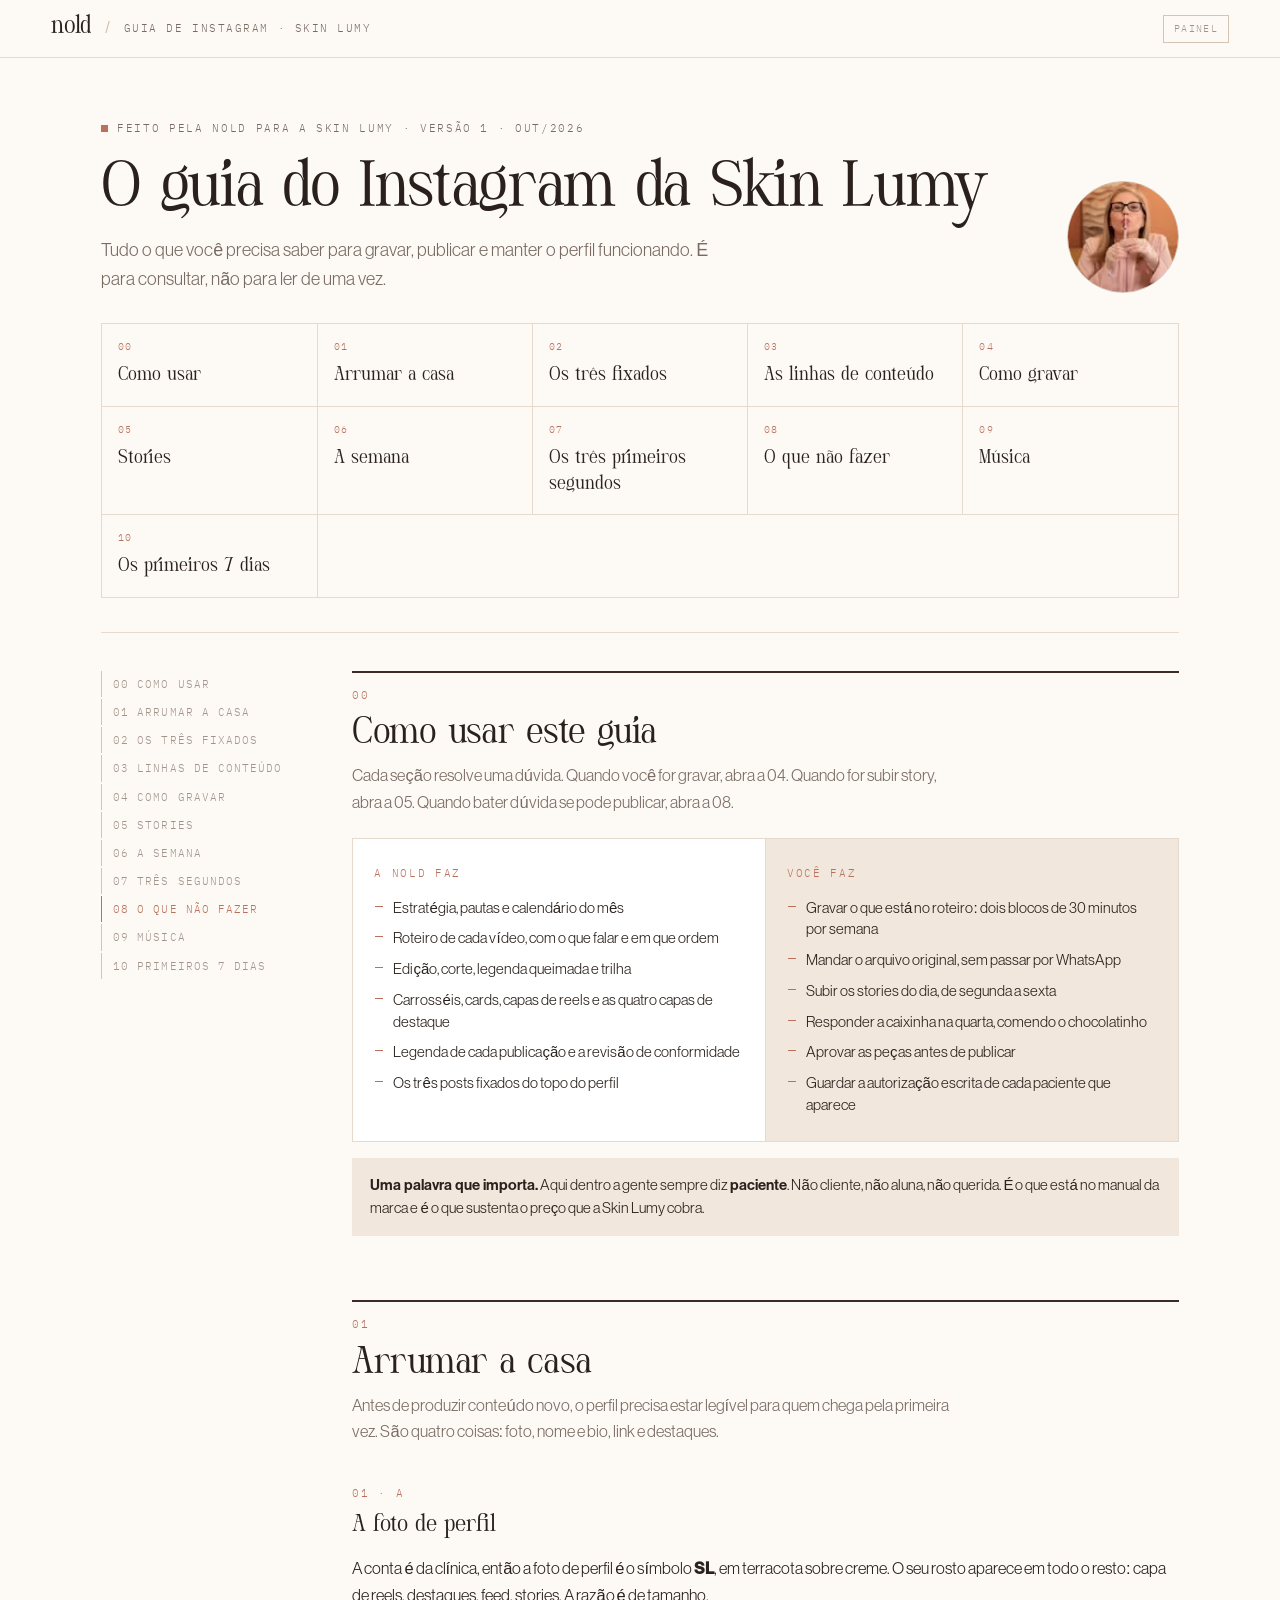
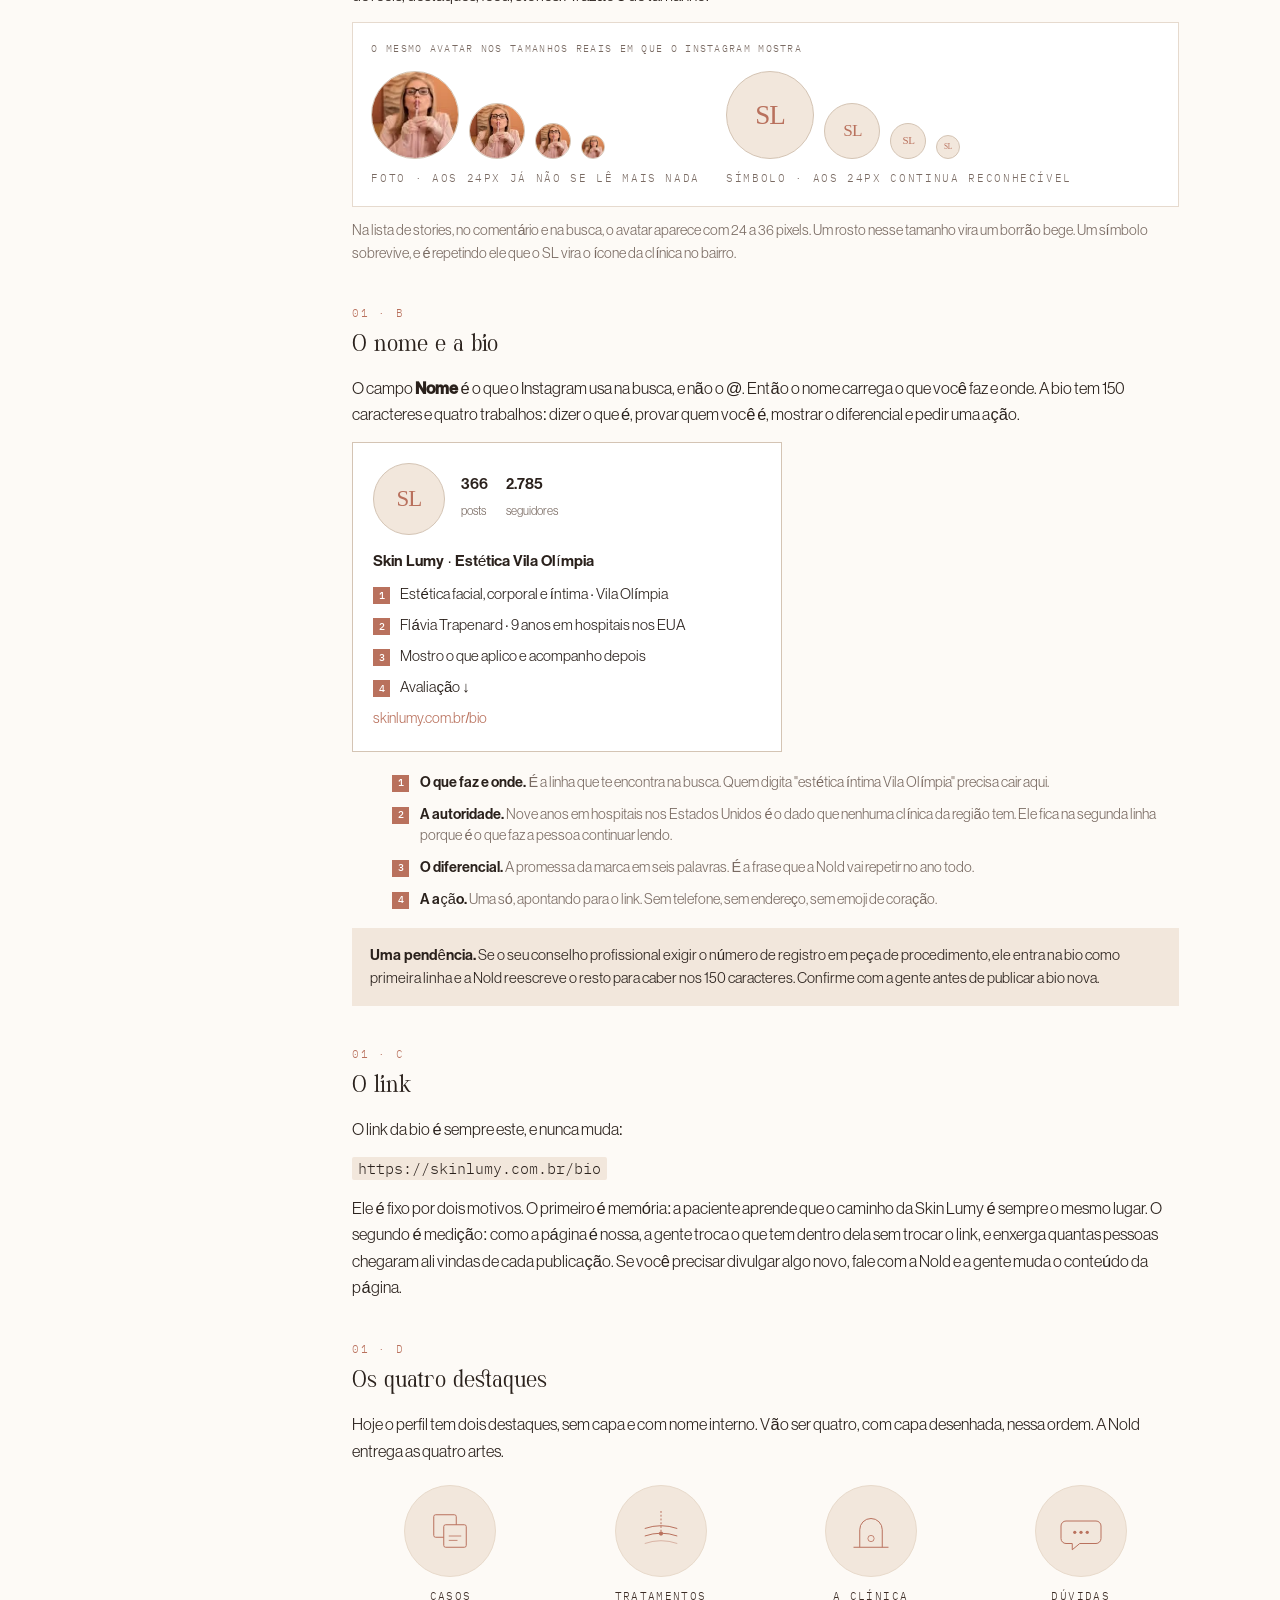
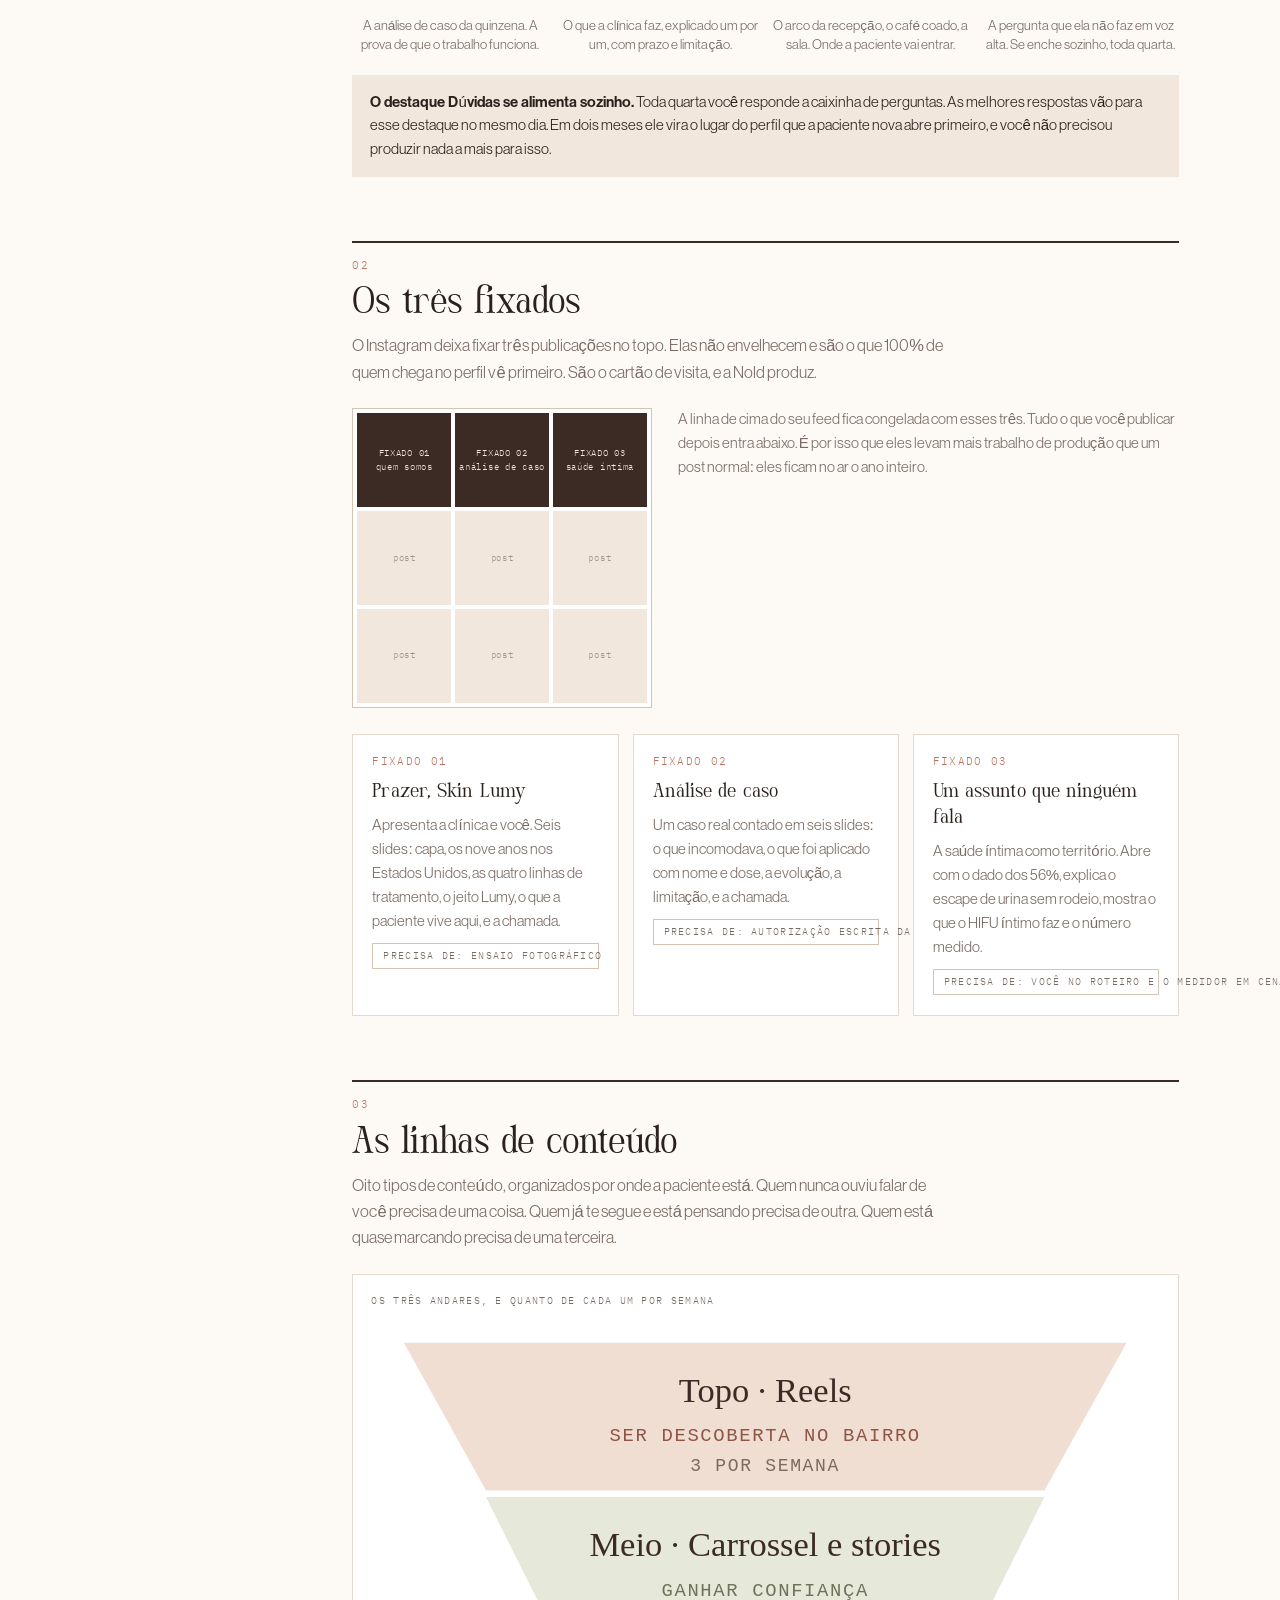
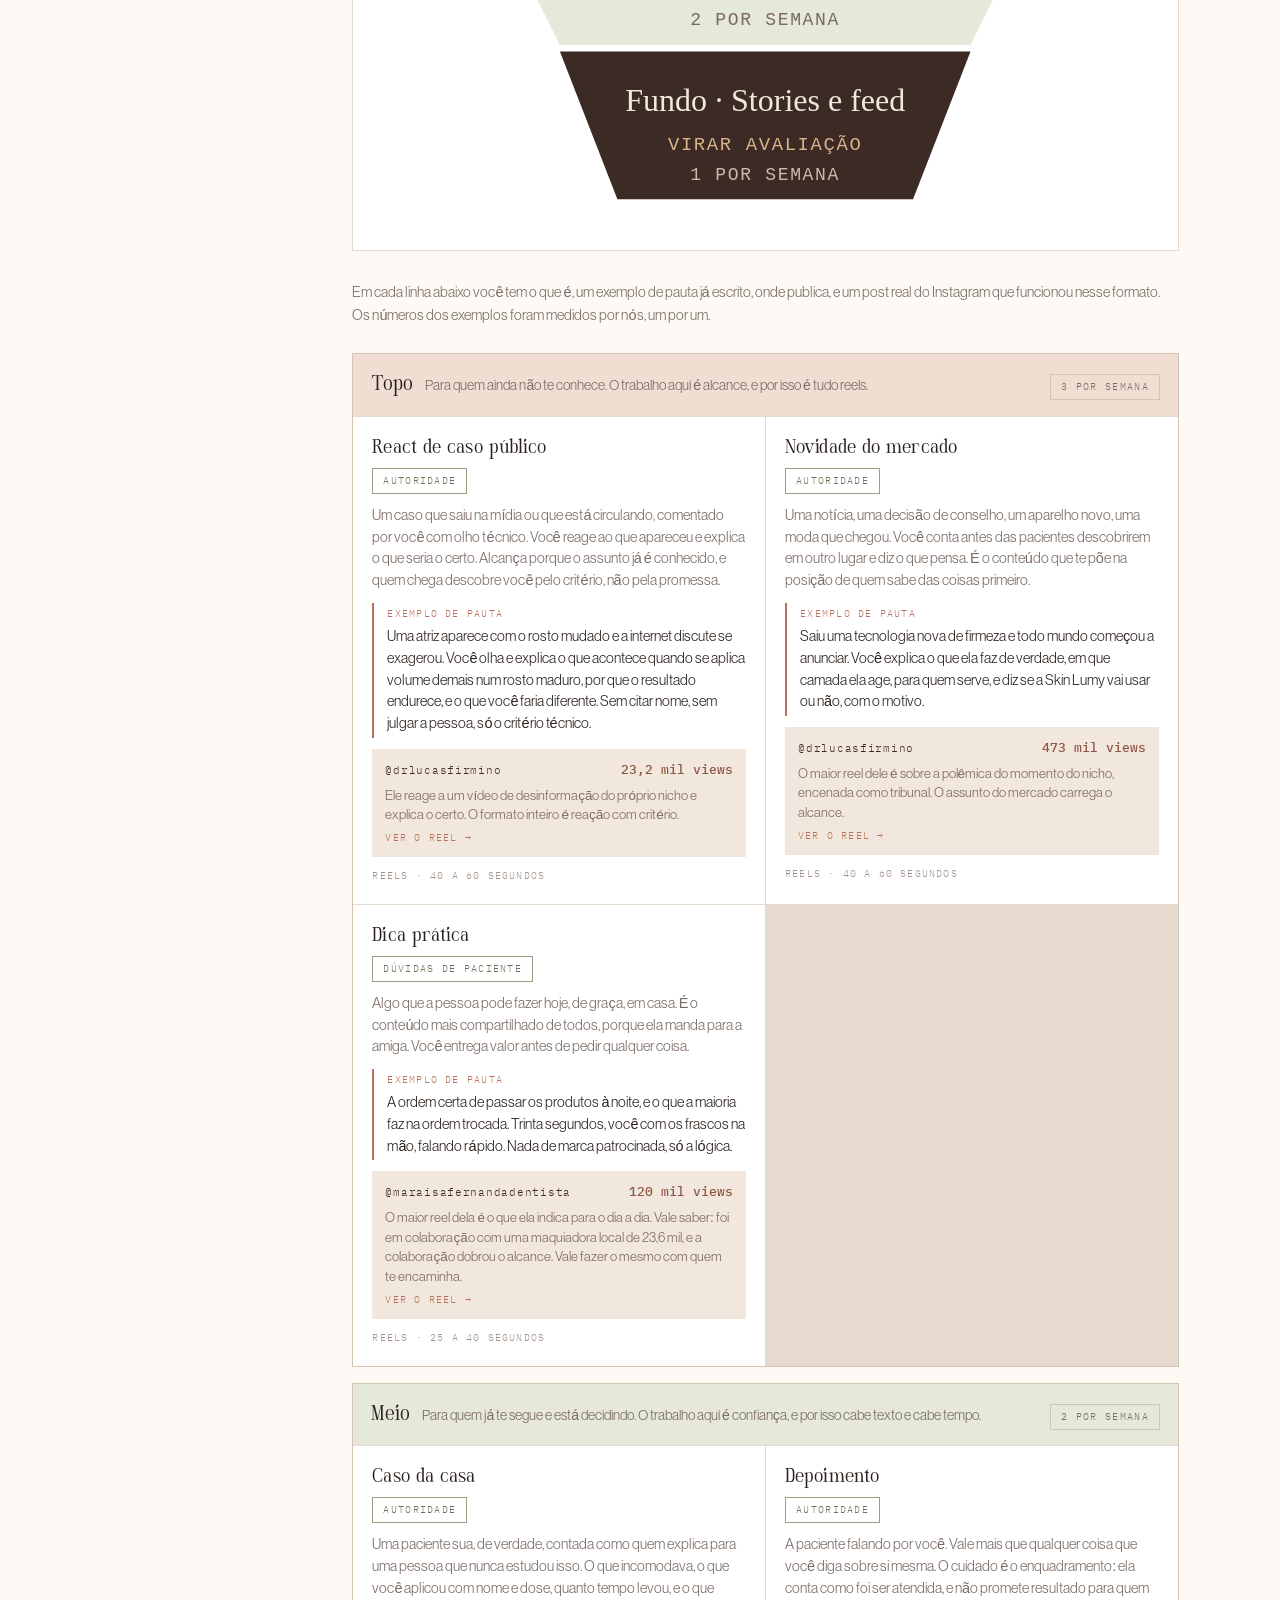
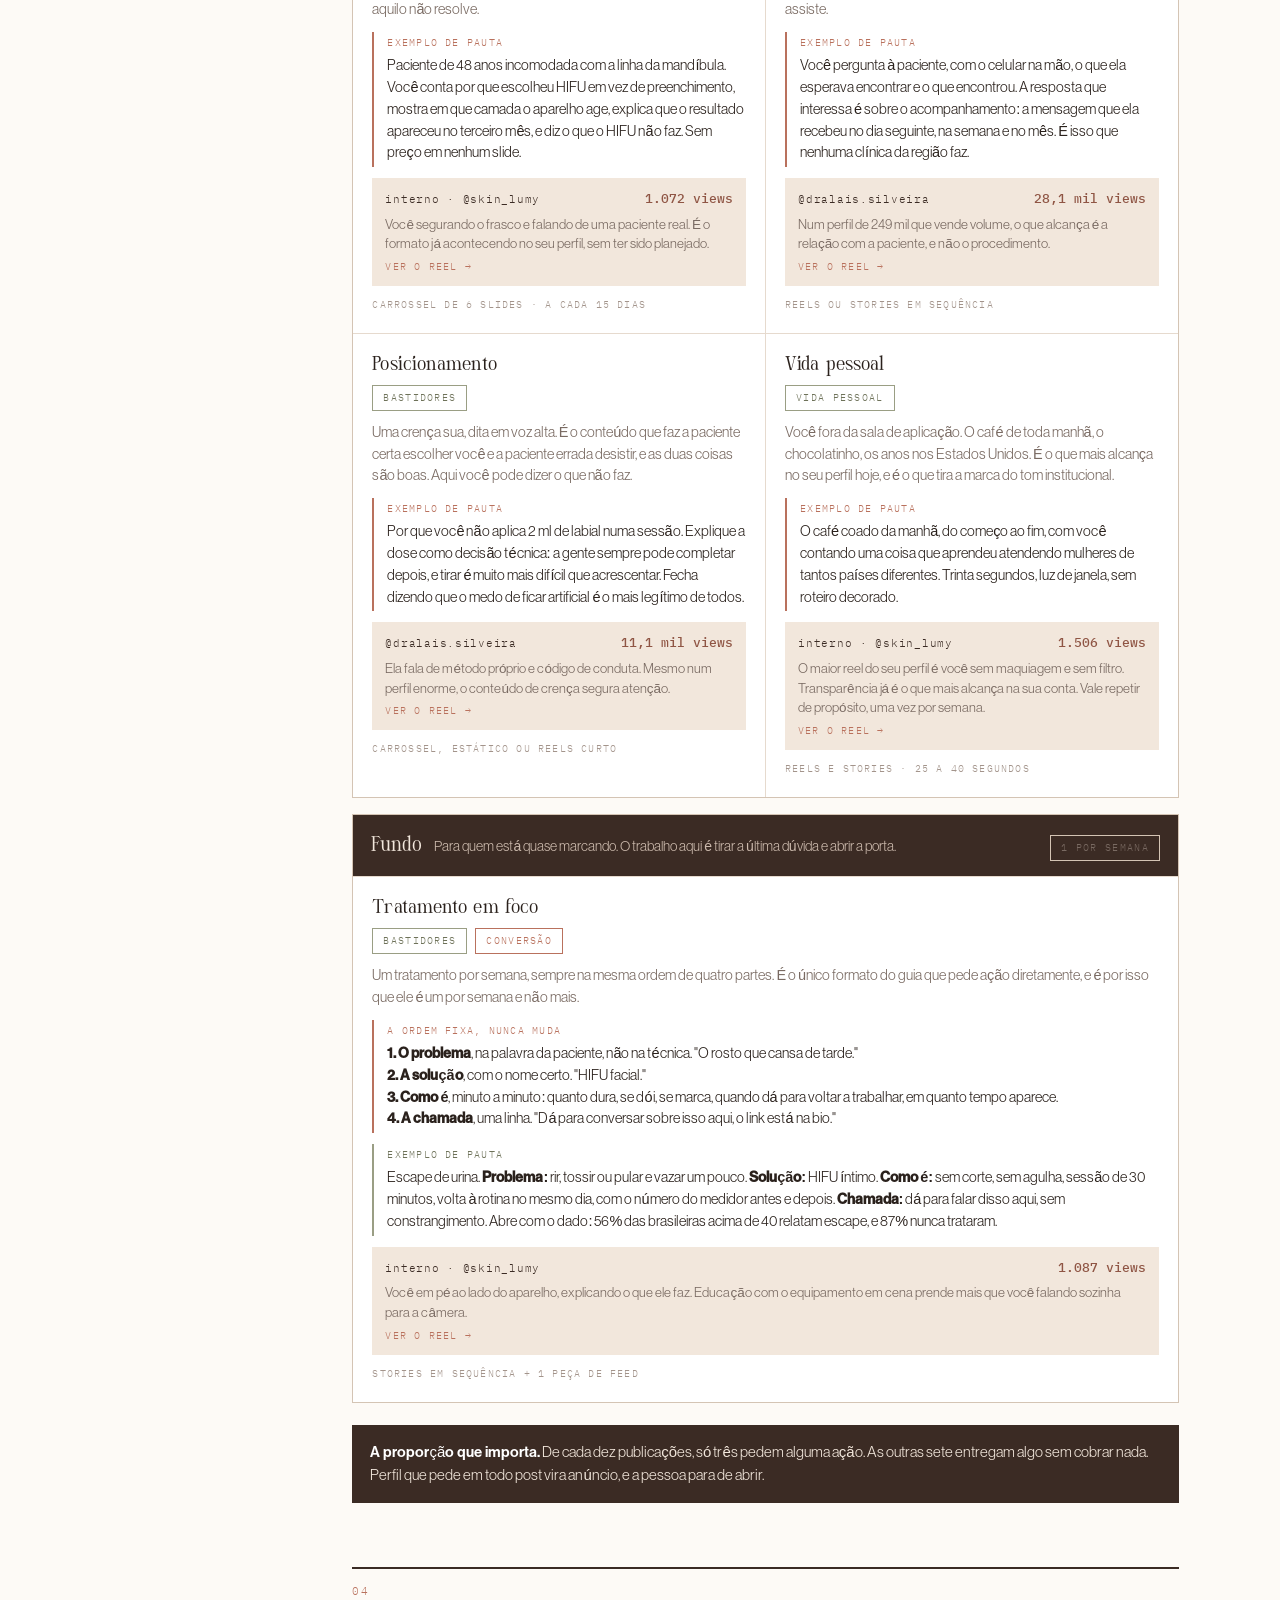
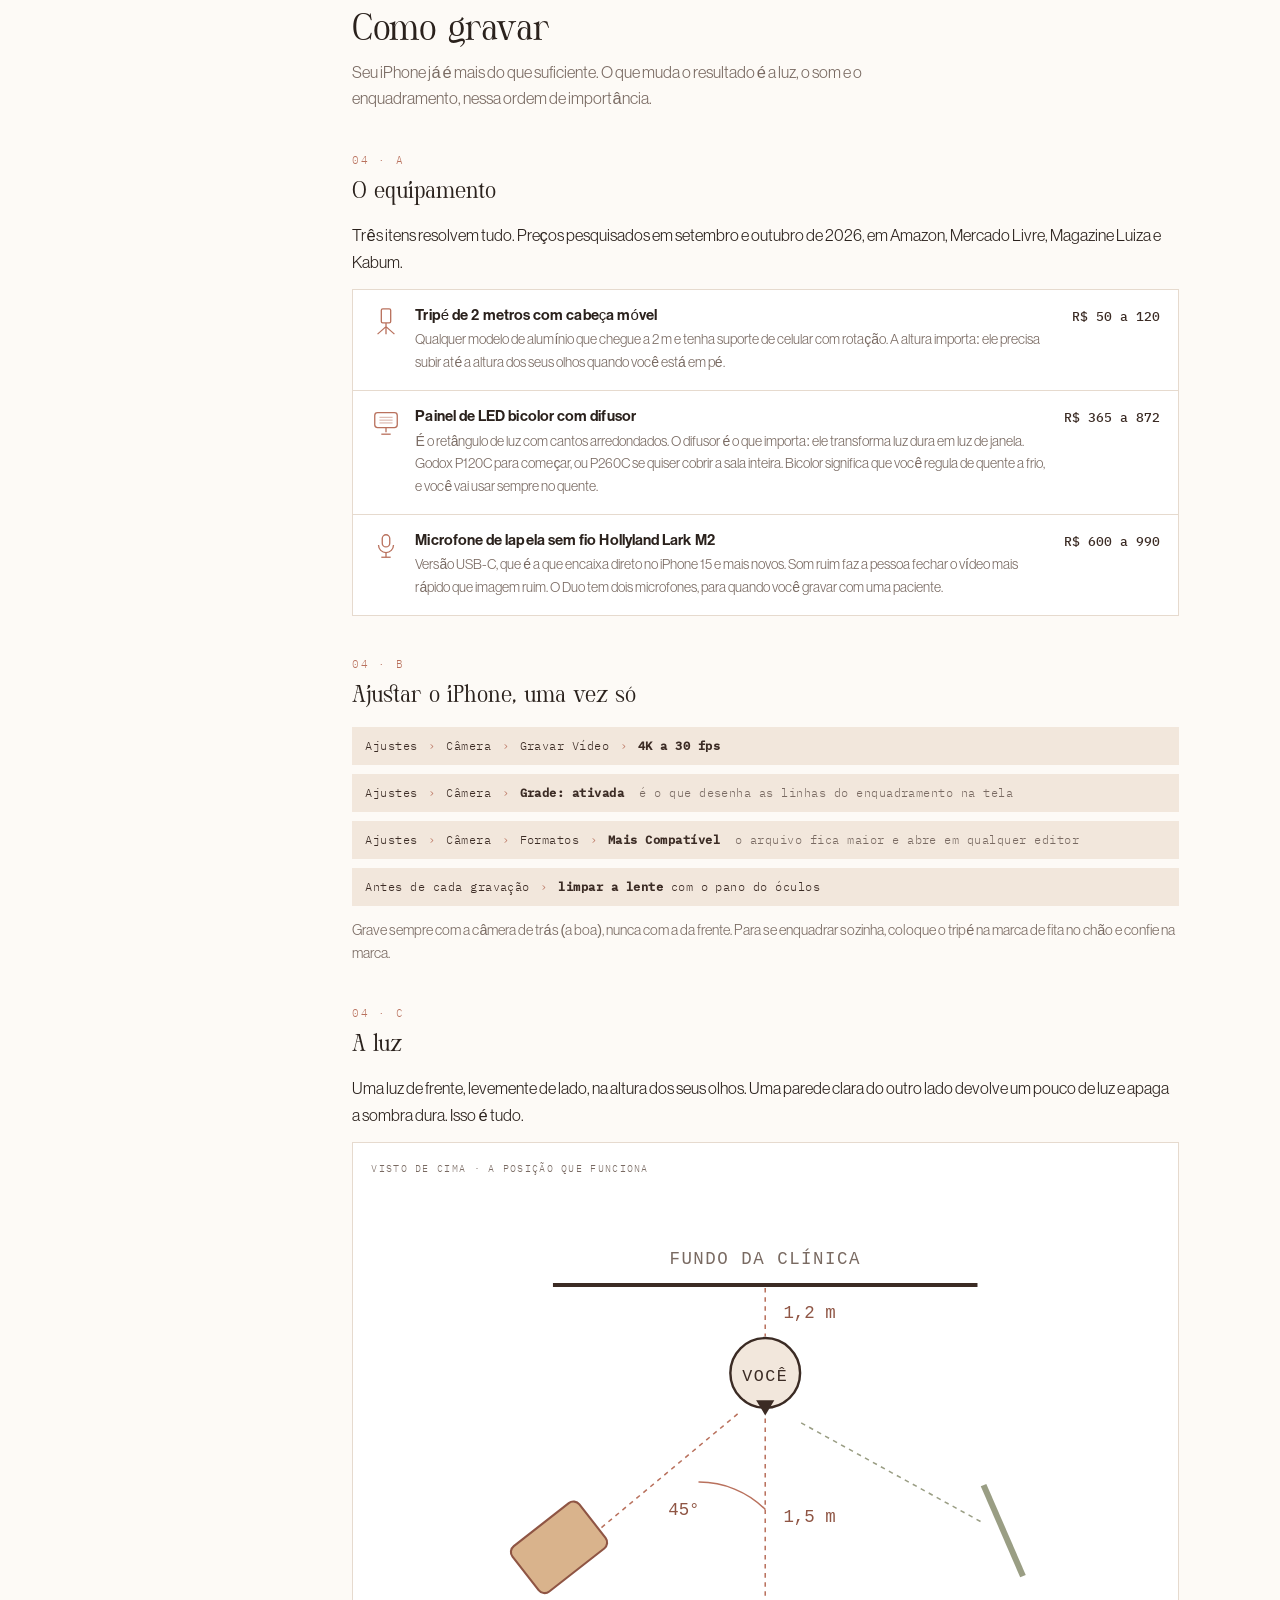
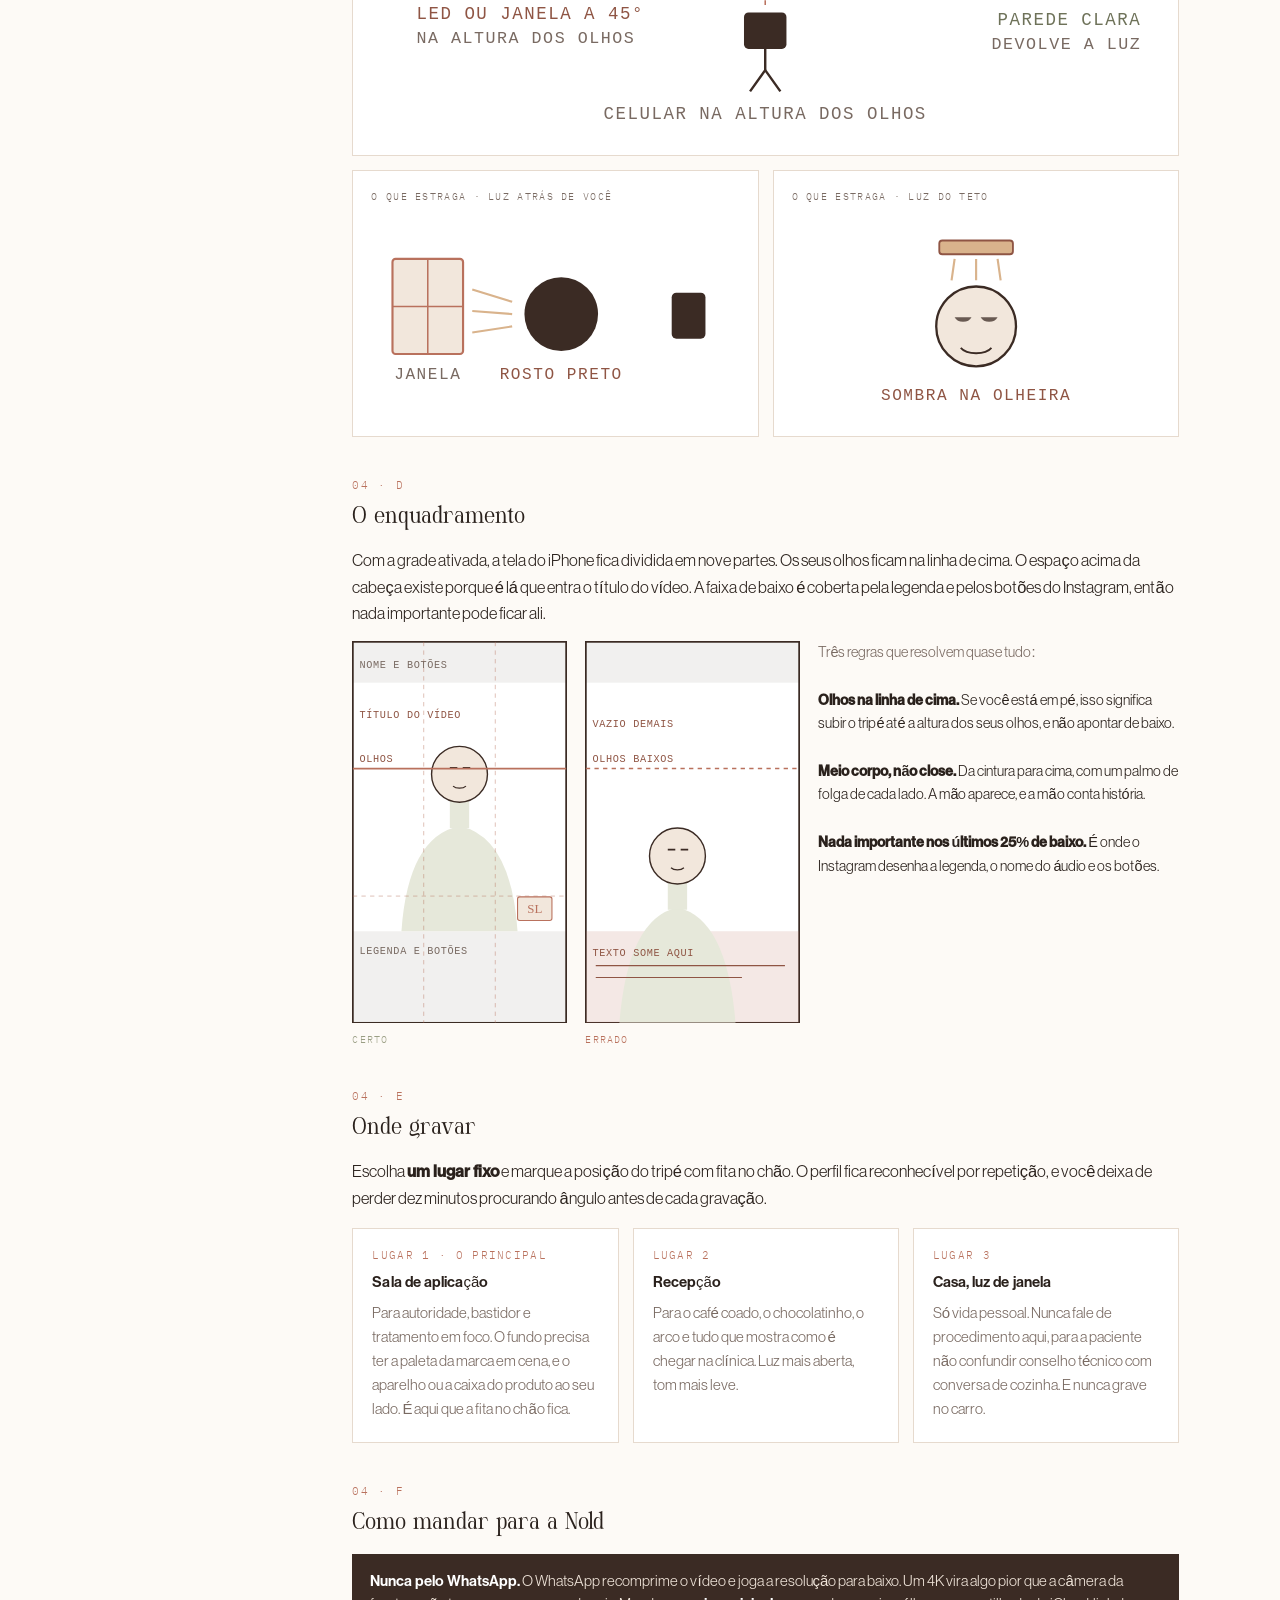
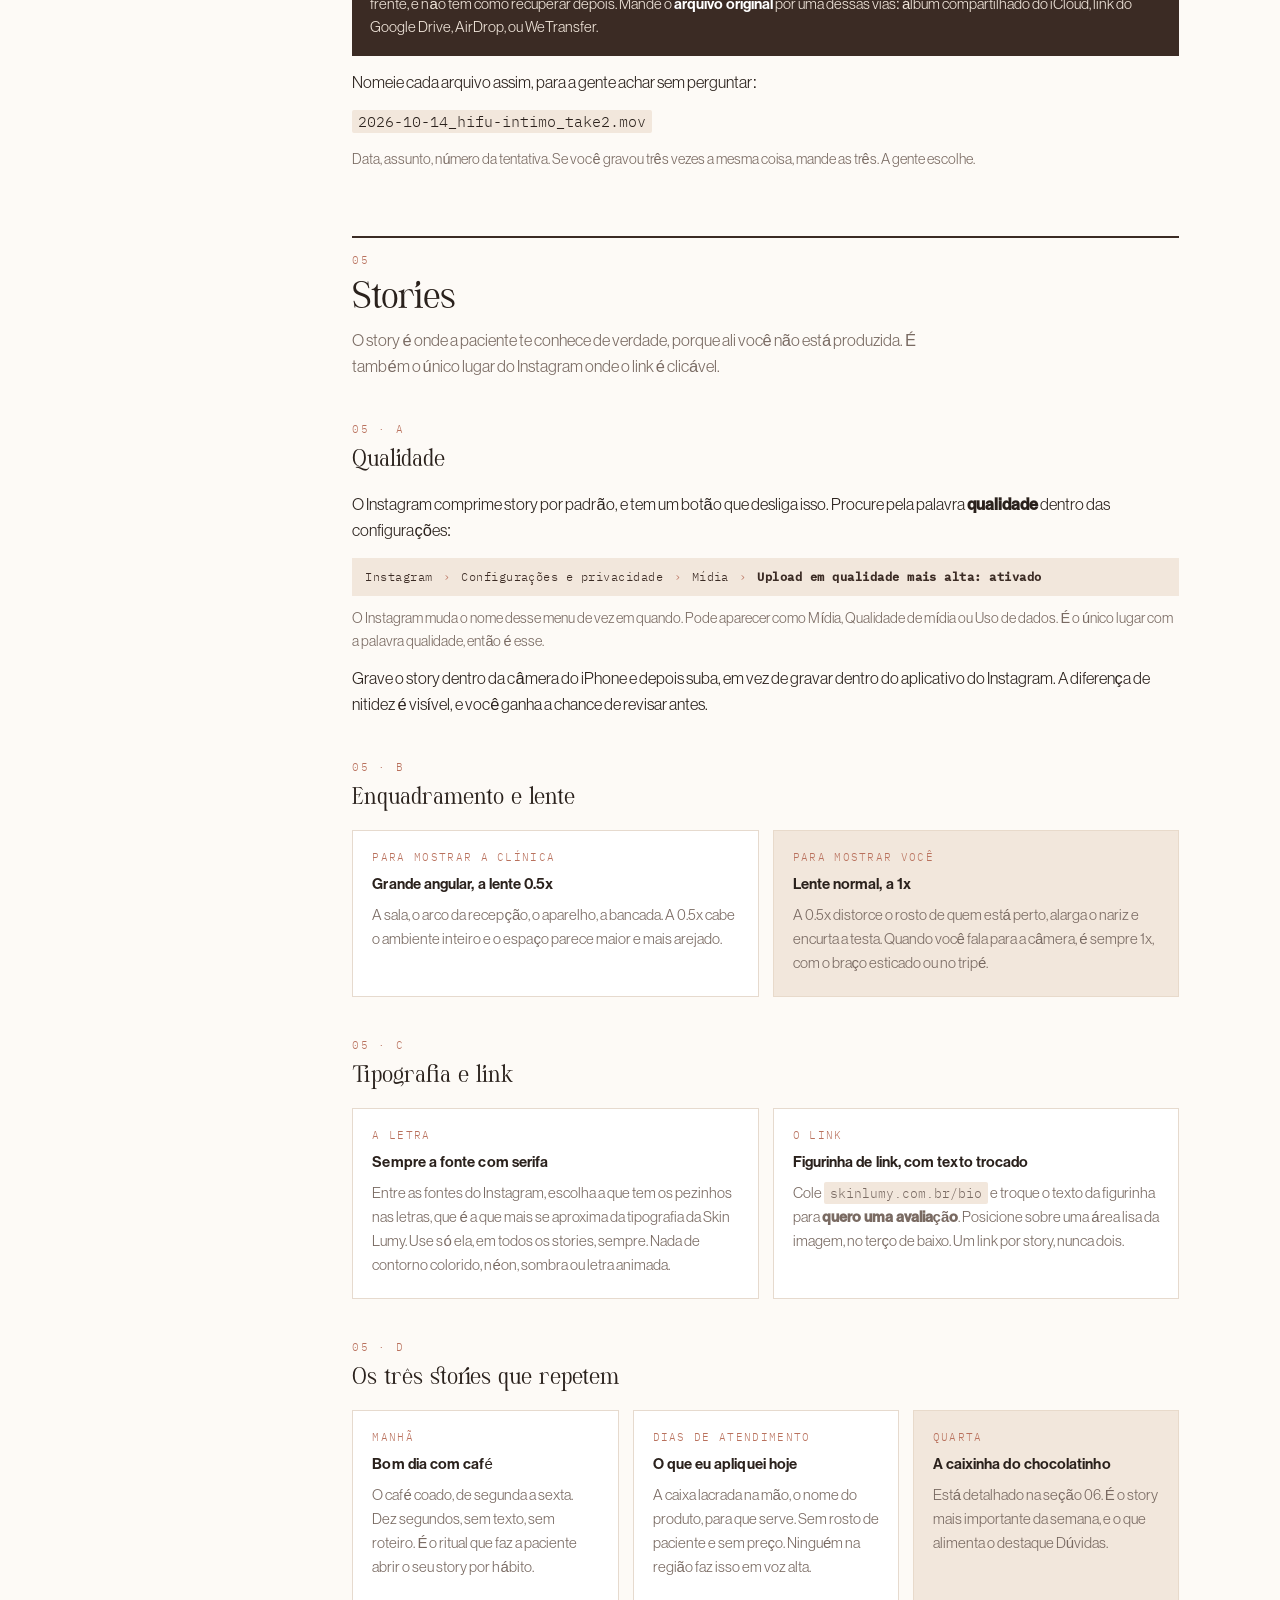
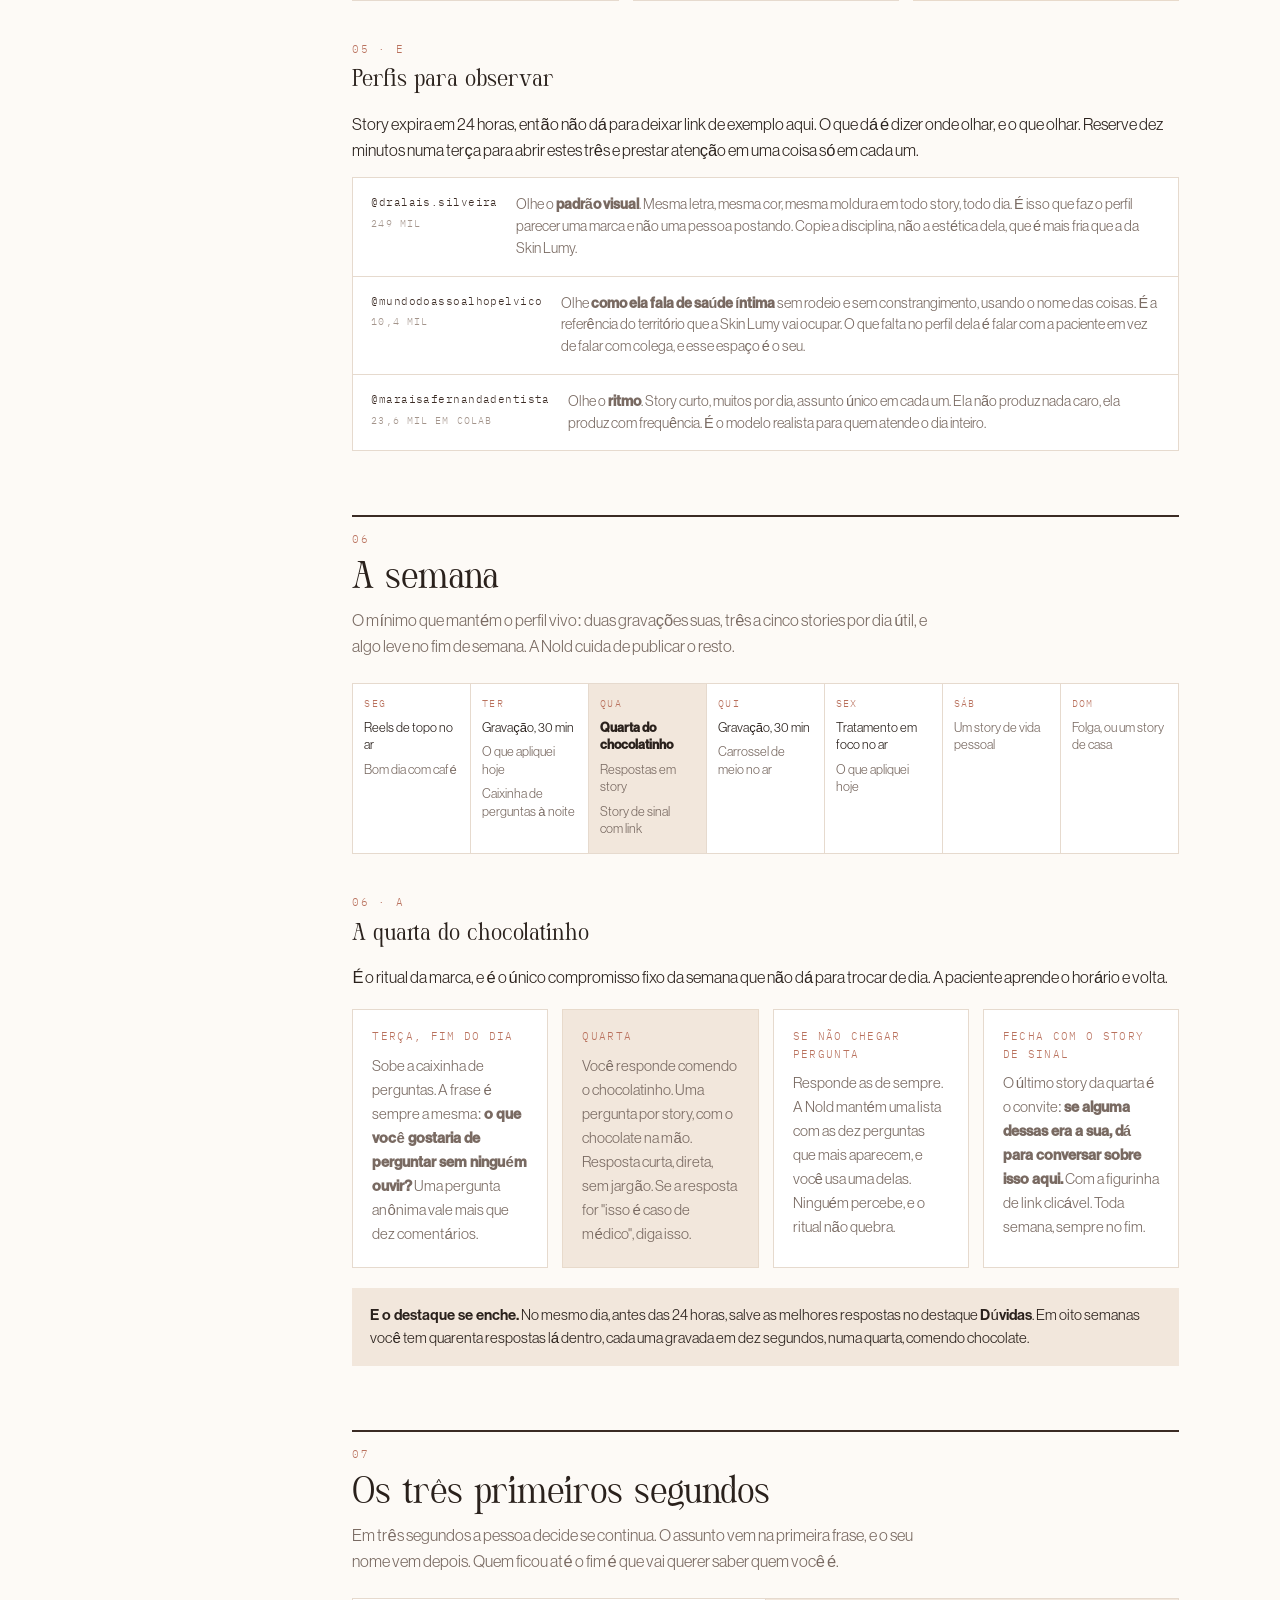
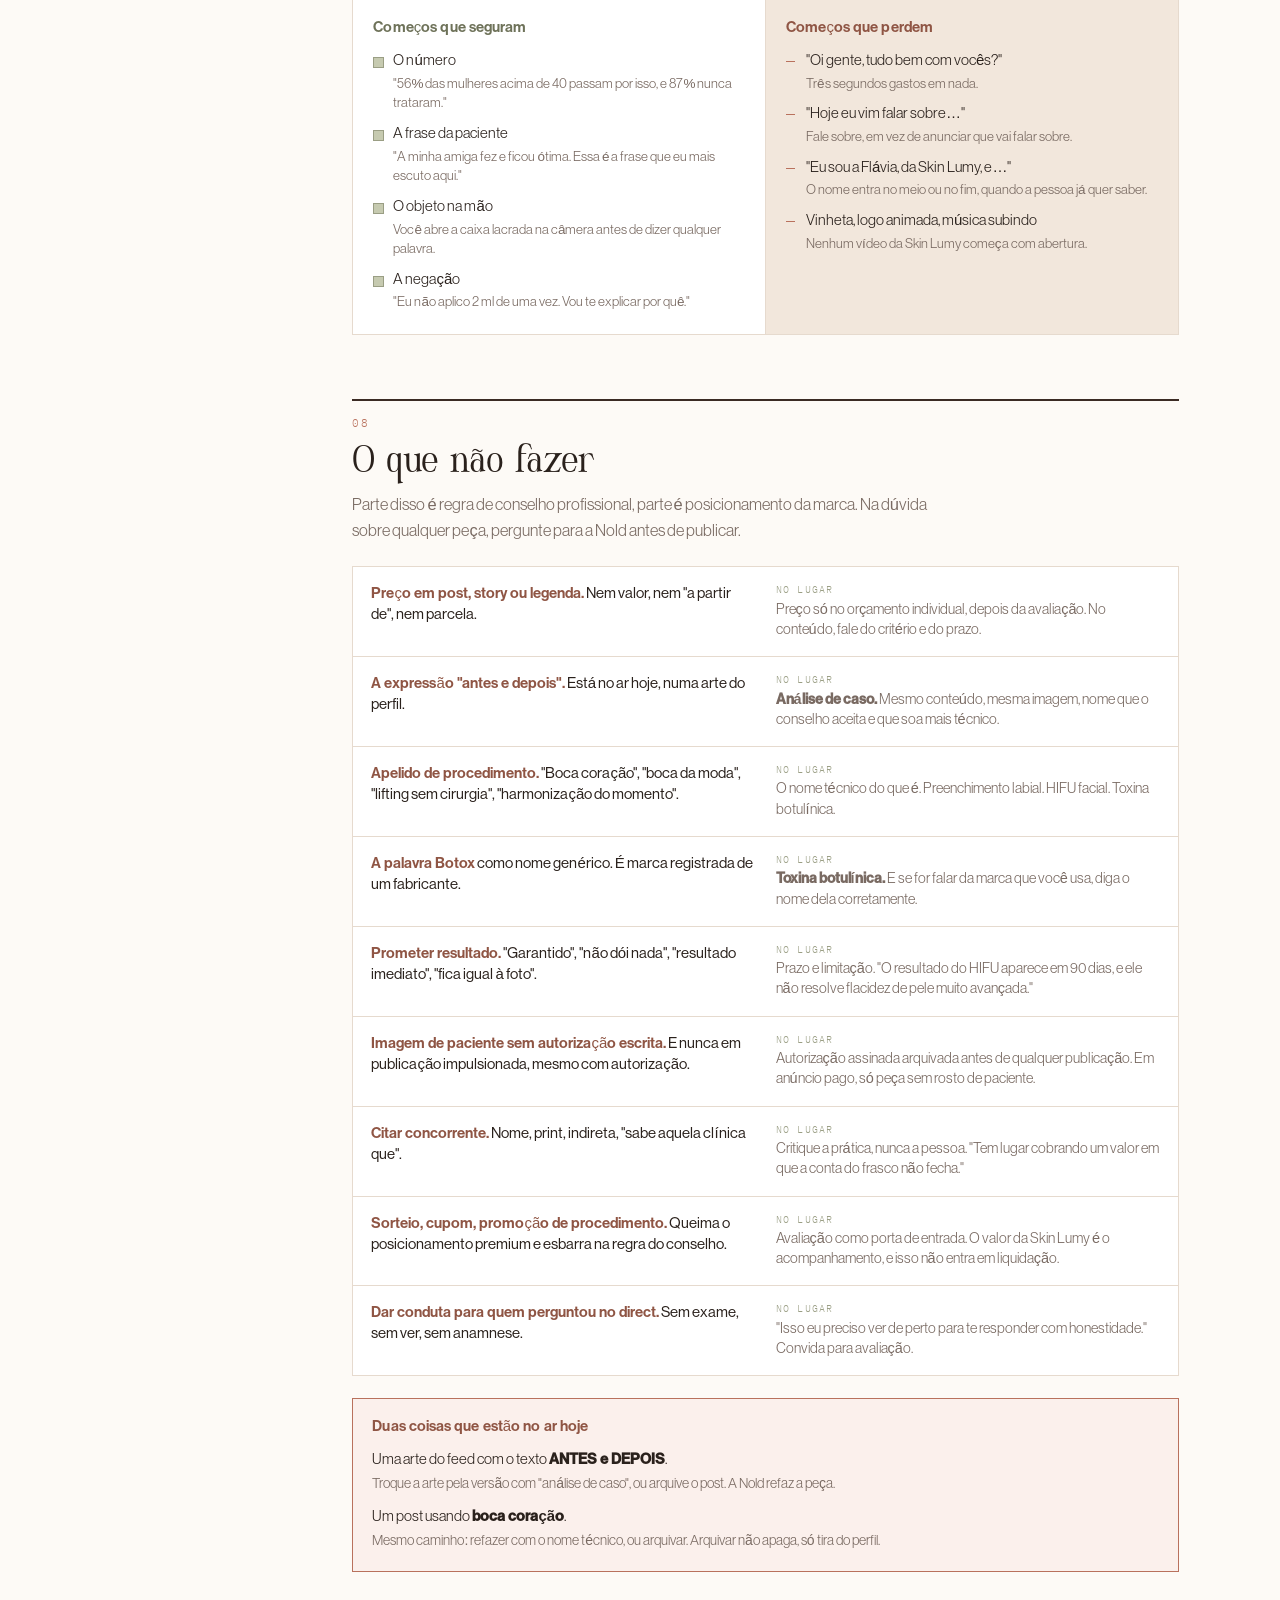
==== guia/skinlumy.html @ 9c9f8887 "Guia de Instagram da Skin Lumy Página separada, voltada para a cliente, em /guia/skinlumy. Onze seçõ" ====
<!doctype html>
<html lang="pt-BR">
<head>
<meta charset="utf-8">
<meta name="viewport" content="width=device-width,initial-scale=1">
<title>Guia de Instagram · Skin Lumy</title>
<meta name="description" content="Como usar o Instagram da Skin Lumy: perfil, destaques, linhas de conteúdo, como gravar, stories, cadência e o que não fazer.">
<meta name="theme-color" content="#FDFAF6">
<meta name="robots" content="noindex">

<style>
@font-face{font-family:'Hebrinks';src:url('../fonts/dthebrinks.woff2') format('woff2');font-weight:400;font-display:swap}
@font-face{font-family:'Hebrinks';src:url('../fonts/dthebrinks-italic.woff2') format('woff2');font-weight:400;font-style:italic;font-display:swap}
@font-face{font-family:'Haas';src:url('../fonts/haas-light.woff2') format('woff2');font-weight:300;font-display:swap}
@font-face{font-family:'Haas';src:url('../fonts/haas-roman.woff2') format('woff2');font-weight:400;font-display:swap}
@font-face{font-family:'Haas';src:url('../fonts/haas-medium.woff2') format('woff2');font-weight:500;font-display:swap}
@font-face{font-family:'Plex';src:url('../fonts/plexmono-300.woff2') format('woff2');font-weight:300;font-display:swap}
@font-face{font-family:'Plex';src:url('../fonts/plexmono-500.woff2') format('woff2');font-weight:500;font-display:swap}

:root{
  color-scheme:light;
  --paper:#FDFAF6; --card:#FFFFFF; --creme:#F2E7DC; --creme-d:#E8DACB;
  --terra:#B9715D; --terra-d:#8F5544; --salvia:#9A9E84; --salvia-l:#C6CAB0;
  --cacau:#3B2B24; --ouro:#D9B38C;
  --ink:#2A211C; --gray:#796A62; --gray-l:#A3948B;
  --line:#E6DACE; --line-2:#D4C4B4;
  --serif:'Hebrinks',Georgia,'Times New Roman',serif;
  --sans:'Haas',ui-sans-serif,-apple-system,'Helvetica Neue',Arial,sans-serif;
  --mono:'Plex',ui-monospace,'SF Mono',Menlo,monospace;
  --pad:clamp(18px,4vw,52px);
}
*{box-sizing:border-box}
*,*::before,*::after{animation:none!important;transition:none!important}
html{-webkit-text-size-adjust:100%;scroll-behavior:auto}
body{margin:0;background:var(--paper);color:var(--ink);
  font-family:var(--sans);font-weight:300;font-size:16.5px;line-height:1.6;-webkit-font-smoothing:antialiased}
img{max-width:100%;display:block}
a{color:inherit;text-decoration:none}
svg{display:block;max-width:100%;height:auto}

/* ---------- primitivas ---------- */
.mono{font-family:var(--mono);font-weight:300;font-size:11px;letter-spacing:.15em;
  text-transform:uppercase;color:var(--gray)}
.mono.t{color:var(--terra)}
.mark{display:inline-flex;align-items:center;gap:9px}
.mark::before{content:'';width:7px;height:7px;background:var(--terra);flex:none}
.tag{display:inline-block;font-family:var(--mono);font-weight:300;font-size:10px;
  letter-spacing:.13em;text-transform:uppercase;color:var(--gray);
  border:1px solid var(--line-2);padding:4px 10px;white-space:nowrap}
.tag.t{border-color:var(--terra);color:var(--terra)}
.tag.s{background:var(--cacau);border-color:var(--cacau);color:var(--creme)}
.tag.sv{border-color:var(--salvia);color:#6E7259}
.row{display:flex;gap:8px;flex-wrap:wrap;align-items:center}
.muted{color:var(--gray)}
code{font-family:var(--mono);font-size:.88em;background:var(--creme);
  padding:2px 6px;border-radius:2px;word-break:break-all}

/* ---------- chrome ---------- */
.top{position:sticky;top:env(safe-area-inset-top,0px);z-index:40;background:var(--paper);
  border-bottom:1px solid var(--line);display:flex;align-items:center;gap:14px;
  padding:0 var(--pad);height:58px}
.top .logo{font-family:var(--serif);font-size:25px;line-height:1;padding-bottom:4px}
.top .sep{color:var(--line-2)}
.top .who{font-family:var(--mono);font-size:11px;letter-spacing:.14em;text-transform:uppercase;
  color:var(--gray);flex:1;overflow:hidden;white-space:nowrap;text-overflow:ellipsis}
.top .back{font-family:var(--mono);font-size:10px;letter-spacing:.13em;text-transform:uppercase;
  color:var(--gray-l);border:1px solid var(--line-2);padding:5px 10px}

.wrap{max-width:1180px;margin:0 auto;padding:clamp(26px,5vw,56px) var(--pad) 100px}

/* ---------- capa ---------- */
h1{font-family:var(--serif);font-weight:400;font-size:clamp(36px,7vw,66px);
  line-height:1.02;letter-spacing:-.02em;margin:14px 0 14px;text-wrap:balance}
.lead{color:var(--gray);font-size:18px;max-width:58ch;margin:0}
.hero{border-bottom:1px solid var(--line);padding-bottom:34px;margin-bottom:38px}
.heroflex{display:flex;gap:28px;align-items:flex-end;flex-wrap:wrap}
.heroflex>div:first-child{flex:1 1 440px;min-width:0}
.hav{width:112px;height:112px;border-radius:50%;object-fit:cover;border:1px solid var(--line-2);flex:none}

/* ---------- índice ---------- */
.toc{display:grid;grid-template-columns:repeat(auto-fill,minmax(188px,1fr));gap:1px;
  border:1px solid var(--line);margin:30px 0 0}
.toc a{background:var(--paper);padding:15px 16px 17px;display:block;min-width:0;
  outline:1px solid var(--line)}
.toc a:hover{background:var(--creme)}
.toc .n{font-family:var(--mono);font-size:10px;letter-spacing:.13em;color:var(--terra);display:block;margin-bottom:7px}
.toc .t{font-family:var(--serif);font-size:19px;line-height:1.15}

/* ---------- layout de corpo ---------- */
.cols{display:grid;grid-template-columns:200px 1fr;gap:clamp(26px,4vw,58px);align-items:start}
.side{position:sticky;top:calc(58px + env(safe-area-inset-top,0px) + 22px);display:flex;flex-direction:column;gap:2px}
.side a{font-family:var(--mono);font-size:10.5px;letter-spacing:.1em;text-transform:uppercase;
  color:var(--gray-l);padding:6px 0 6px 11px;border-left:1px solid var(--line-2);line-height:1.35}
.side a.act{color:var(--terra);border-left-color:var(--terra)}
.side a:hover{color:var(--ink)}
.body{min-width:0;display:flex;flex-direction:column;gap:64px}

.blk{scroll-margin-top:calc(58px + env(safe-area-inset-top,0px) + 18px);min-width:0}
.bhead{border-top:2px solid var(--cacau);padding-top:14px;margin-bottom:22px}
.bhead .n{font-family:var(--mono);font-size:11px;letter-spacing:.16em;color:var(--terra);display:block;margin-bottom:9px}
h2{font-family:var(--serif);font-weight:400;font-size:clamp(27px,4vw,38px);line-height:1.05;
  letter-spacing:-.015em;margin:0;text-wrap:balance}
.bhead p{color:var(--gray);margin:10px 0 0;max-width:60ch}
h3{font-family:var(--serif);font-weight:400;font-size:22px;line-height:1.18;margin:0}
h4{font-family:var(--sans);font-weight:500;font-size:15px;line-height:1.3;margin:0;letter-spacing:.005em}
.sub{margin:40px 0 18px;display:flex;flex-direction:column;gap:5px}
.sub h3{font-size:24px}
.sub .mono{margin-bottom:2px}
p{margin:0 0 13px}
p:last-child{margin-bottom:0}
.note{background:var(--creme);padding:16px 18px;font-size:15px;line-height:1.55}
.note b{font-weight:500}
.note.dark{background:var(--cacau);color:var(--creme)}
.note.dark b{color:#fff}

/* ---------- cartões ---------- */
.grid{display:grid;gap:14px}
.g2{grid-template-columns:repeat(auto-fit,minmax(270px,1fr))}
.g3{grid-template-columns:repeat(auto-fit,minmax(222px,1fr))}
.g4{grid-template-columns:repeat(auto-fit,minmax(168px,1fr))}
.card{background:var(--card);border:1px solid var(--line);padding:18px 19px 20px;min-width:0;
  display:flex;flex-direction:column;gap:9px}
.card .mono{letter-spacing:.12em}
.card p{font-size:15px;color:var(--gray);margin:0}
.card.fill{background:var(--creme);border-color:var(--creme-d)}

/* divisão de trabalho */
.split{display:grid;grid-template-columns:repeat(auto-fit,minmax(275px,1fr));gap:1px;
  background:var(--line);border:1px solid var(--line)}
.split>div{background:var(--card);padding:20px 21px 24px}
.split>div.them{background:var(--creme)}
.split ul{margin:12px 0 0;padding:0 0 0 1px;list-style:none;display:flex;flex-direction:column;gap:9px}
.split li{font-size:15px;padding-left:18px;position:relative;line-height:1.45}
.split li::before{content:'';position:absolute;left:0;top:8px;width:8px;height:1px;background:var(--terra)}

/* linhas editoriais */
.stage{border:1px solid var(--line-2);margin-bottom:16px}
.stage>header{display:flex;gap:12px;align-items:baseline;flex-wrap:wrap;
  padding:14px 18px;border-bottom:1px solid var(--line)}
.stage>header .lbl{font-family:var(--serif);font-size:21px}
.stage>header .gl{font-size:14px;color:var(--gray);flex:1;min-width:140px}
.stage.topo>header{background:#F0DED3}
.stage.meio>header{background:#E6E8DA}
.stage.fundo>header{background:var(--cacau)}
.stage.fundo>header .lbl{color:var(--creme)}
.stage.fundo>header .gl{color:#CBB9AC}
.lines{display:grid;gap:1px;background:var(--line);grid-template-columns:repeat(auto-fit,minmax(285px,1fr))}
.line{background:var(--card);padding:18px 19px 20px;display:flex;flex-direction:column;gap:11px;min-width:0}
.line .nm{display:flex;flex-direction:column;gap:7px}
.line .nm h4{font-family:var(--serif);font-weight:400;font-size:20px}
.line .wh{font-size:14.5px;color:var(--gray);margin:0;line-height:1.5}
.pauta{border-left:2px solid var(--terra);padding:3px 0 3px 13px}
.pauta .k{font-family:var(--mono);font-size:9.5px;letter-spacing:.13em;text-transform:uppercase;
  color:var(--terra);display:block;margin-bottom:5px}
.pauta p{font-size:14.5px;color:var(--ink);line-height:1.5;margin:0}
.ex{background:var(--creme);padding:11px 13px;display:flex;flex-direction:column;gap:5px}
.ex .hd{display:flex;gap:9px;align-items:baseline;justify-content:space-between}
.ex .at{font-family:var(--mono);font-size:10.5px;letter-spacing:.07em;text-transform:none;color:var(--cacau)}
.ex .vw{font-family:var(--mono);font-weight:500;font-size:13px;color:var(--terra-d);white-space:nowrap}
.ex .wy{font-size:13.5px;color:var(--gray);line-height:1.45}
.ex a{font-family:var(--mono);font-size:10px;letter-spacing:.12em;text-transform:uppercase;color:var(--terra)}
.ex a:hover{color:var(--terra-d)}
.whr{font-family:var(--mono);font-size:10px;letter-spacing:.12em;text-transform:uppercase;color:var(--gray-l)}

/* perfil mock */
.mock{background:var(--card);border:1px solid var(--line-2);padding:20px;max-width:430px}
.mock .mh{display:flex;gap:16px;align-items:center;margin-bottom:14px}
.mock .mav{width:72px;height:72px;border-radius:50%;flex:none;border:1px solid var(--line-2);
  display:grid;place-items:center;background:var(--creme);overflow:hidden}
.mock .mstat{display:flex;gap:18px}
.mock .mstat b{display:block;font-weight:500;font-size:15px}
.mock .mstat span{font-size:12px;color:var(--gray)}
.bioline{display:flex;gap:10px;align-items:flex-start;padding:5px 0;font-size:15px;line-height:1.4}
.bioline .bn{font-family:var(--mono);font-weight:500;font-size:10px;color:#fff;background:var(--terra);
  width:17px;height:17px;flex:none;display:grid;place-items:center;margin-top:3px}
.bioname{font-weight:500;font-size:15.5px;margin-bottom:6px}
.biolink{color:var(--terra);font-size:14.5px;margin-top:4px;word-break:break-all}
.annot{display:flex;flex-direction:column;gap:11px;margin-top:20px}
.annot li{list-style:none;display:flex;gap:11px;font-size:14.5px;line-height:1.45;color:var(--gray)}
.annot ol{margin:0;padding:0}
.annot .bn{font-family:var(--mono);font-weight:500;font-size:10px;color:#fff;background:var(--terra);
  width:17px;height:17px;flex:none;display:grid;place-items:center;margin-top:3px}
.annot b{color:var(--ink);font-weight:500}

/* avatar escala */
.scale{display:flex;gap:26px;flex-wrap:wrap;align-items:flex-end}
.scaleset{display:flex;gap:10px;align-items:flex-end}
.scaleset img,.scaleset .sl{border-radius:50%;border:1px solid var(--line-2);flex:none;object-fit:cover}
.scalecol{display:flex;flex-direction:column;gap:11px}

/* destaques */
.hl{display:flex;flex-direction:column;gap:11px;align-items:center;text-align:center}
.hl .cv{width:92px;height:92px;border-radius:50%;background:var(--creme);
  border:1px solid var(--creme-d);display:grid;place-items:center}
.hl .nmh{font-family:var(--mono);font-size:10.5px;letter-spacing:.13em;text-transform:uppercase;color:var(--cacau)}
.hl p{font-size:13.5px;color:var(--gray);line-height:1.45;margin:0}

/* fixados grid */
.pins{display:grid;grid-template-columns:repeat(3,1fr);gap:4px;max-width:330px;
  border:1px solid var(--line-2);padding:4px;background:var(--card)}
.pins div{aspect-ratio:1;background:var(--creme);display:grid;place-items:center;
  font-family:var(--mono);font-size:9px;letter-spacing:.08em;color:var(--gray-l);text-align:center;padding:4px}
.pins div.p{background:var(--cacau);color:var(--creme)}

/* equipamento */
.kit{display:grid;gap:1px;background:var(--line);border:1px solid var(--line)}
.kitrow{background:var(--card);padding:16px 18px;display:grid;
  grid-template-columns:30px 1fr auto;gap:14px;align-items:start}
.kitrow .ic{width:30px;height:30px;color:var(--terra)}
.kitrow .tx h4{margin-bottom:4px}
.kitrow .tx p{font-size:14px;color:var(--gray);margin:0}
.kitrow .pr{font-family:var(--mono);font-weight:500;font-size:12.5px;color:var(--cacau);white-space:nowrap;text-align:right}
@media(max-width:520px){.kitrow{grid-template-columns:28px 1fr}.kitrow .pr{grid-column:2;text-align:left}}

/* caminho de ajuste */
.path{display:flex;flex-direction:column;gap:9px}
.path div{font-family:var(--mono);font-size:12px;letter-spacing:.04em;color:var(--cacau);
  background:var(--creme);padding:10px 13px;line-height:1.5}
.path .ar{color:var(--terra);padding:0 3px}

/* diagramas */
.dia{background:var(--card);border:1px solid var(--line);padding:18px}
.dia .cap{font-family:var(--mono);font-size:10px;letter-spacing:.13em;text-transform:uppercase;
  color:var(--gray);margin-bottom:14px}
.dias{display:flex;gap:14px;flex-wrap:wrap}
.dias>.dia{flex:1 1 250px;min-width:0}
.frames{display:flex;gap:18px;flex-wrap:wrap;justify-content:flex-start}
.frames figure{margin:0;flex:0 1 215px;min-width:170px;display:flex;flex-direction:column;gap:9px}
.frames figcaption{font-family:var(--mono);font-size:10px;letter-spacing:.12em;text-transform:uppercase}
.frames .ok{color:var(--salvia);filter:none}
.frames .no{color:var(--terra)}

/* semana */
.week{display:grid;grid-template-columns:repeat(7,1fr);gap:1px;background:var(--line);border:1px solid var(--line)}
.week>div{background:var(--card);padding:12px 11px 15px;min-width:0;display:flex;flex-direction:column;gap:7px}
.week>div.hi{background:var(--creme)}
.week .d{font-family:var(--mono);font-size:10px;letter-spacing:.12em;text-transform:uppercase;color:var(--terra)}
.week .it{font-size:13px;line-height:1.35;color:var(--ink)}
.week .it.s{color:var(--gray)}
@media(max-width:860px){.week{grid-template-columns:repeat(2,1fr)}}
@media(max-width:420px){.week{grid-template-columns:1fr}}

/* hooks sim/nao */
.hooks{display:grid;grid-template-columns:repeat(auto-fit,minmax(265px,1fr));gap:1px;
  background:var(--line);border:1px solid var(--line)}
.hooks>div{background:var(--card);padding:19px 20px 22px}
.hooks>div.bad{background:var(--creme)}
.hooks ul{margin:13px 0 0;padding:0;list-style:none;display:flex;flex-direction:column;gap:10px}
.hooks li{font-size:15px;line-height:1.45;padding-left:20px;position:relative}
.hooks .good li::before{content:'';position:absolute;left:0;top:7px;width:9px;height:9px;
  border:1px solid var(--salvia);background:var(--salvia-l)}
.hooks .bad li::before{content:'';position:absolute;left:0;top:11px;width:9px;height:1px;background:var(--terra)}
.hooks li i{font-style:normal;color:var(--gray);display:block;font-size:13.5px;margin-top:2px}

/* nao fazer */
.rules{display:grid;gap:1px;background:var(--line);border:1px solid var(--line)}
.rule{background:var(--card);padding:16px 18px;display:grid;grid-template-columns:1fr 1fr;gap:6px 20px}
.rule .no{font-size:15px;font-weight:400;line-height:1.4}
.rule .no b{font-weight:500;color:var(--terra-d)}
.rule .yes{font-size:14.5px;color:var(--gray);line-height:1.4}
.rule .yes .k{font-family:var(--mono);font-size:9.5px;letter-spacing:.13em;text-transform:uppercase;
  color:var(--salvia);display:block;margin-bottom:3px}
@media(max-width:620px){.rule{grid-template-columns:1fr}}
.live{border:1px solid var(--terra);background:#FBF0EC;padding:18px 19px 20px}
.live h4{color:var(--terra-d);margin-bottom:12px}
.live ul{margin:0;padding:0;list-style:none;display:flex;flex-direction:column;gap:12px}
.live li{font-size:15px;line-height:1.45}
.live li span{display:block;color:var(--gray);font-size:14px;margin-top:3px}

/* checklist */
.check{display:grid;gap:1px;background:var(--line);border:1px solid var(--line)}
.ck{background:var(--card);padding:0}
.ck label{display:grid;grid-template-columns:22px 58px 1fr;gap:13px;align-items:start;
  padding:15px 18px;cursor:pointer}
.ck input{appearance:none;width:17px;height:17px;border:1px solid var(--line-2);
  background:var(--paper);margin:3px 0 0;cursor:pointer;flex:none;display:grid;place-items:center}
.ck input:checked{background:var(--cacau);border-color:var(--cacau)}
.ck input:checked::after{content:'';width:8px;height:4px;border-left:1.5px solid var(--creme);
  border-bottom:1.5px solid var(--creme);transform:rotate(-45deg);margin-top:-2px}
.ck .dy{font-family:var(--mono);font-size:10px;letter-spacing:.11em;text-transform:uppercase;
  color:var(--terra);padding-top:4px}
.ck .tx{font-size:15px;line-height:1.45}
.ck .tx span{display:block;color:var(--gray);font-size:13.5px;margin-top:2px}
.ck input:checked ~ .tx{color:var(--gray-l)}
@media(max-width:520px){.ck label{grid-template-columns:22px 1fr}.ck .dy{grid-column:2}}

/* refs de stories */
.obs{display:grid;gap:1px;background:var(--line);border:1px solid var(--line)}
.obsrow{background:var(--card);padding:16px 18px;display:grid;grid-template-columns:auto 1fr;gap:6px 18px}
.obsrow .at{font-family:var(--mono);font-size:11px;letter-spacing:.04em;color:var(--cacau);white-space:nowrap}
.obsrow .at span{display:block;color:var(--gray-l);font-size:10px;letter-spacing:.11em;
  text-transform:uppercase;margin-top:4px}
.obsrow .w{font-size:14.5px;color:var(--gray);line-height:1.5}
@media(max-width:560px){.obsrow{grid-template-columns:1fr}}

/* fim */
.end{border-top:2px solid var(--cacau);margin-top:72px;padding-top:26px;
  display:flex;gap:22px;justify-content:space-between;flex-wrap:wrap;align-items:flex-end}
.foot{border-top:1px solid var(--line);padding:18px var(--pad);display:flex;
  justify-content:space-between;gap:14px;flex-wrap:wrap}

@media(max-width:900px){
  .cols{grid-template-columns:1fr}
  .side{display:none}
}
</style>
</head>
<body>

<header class="top">
  <span class="logo">nold</span>
  <span class="sep">/</span>
  <span class="who">Guia de Instagram · Skin Lumy</span>
  <a class="back" href="../#/c/skinlumy">painel</a>
</header>

<main class="wrap">

  <!-- ============ CAPA ============ -->
  <div class="hero">
    <div class="heroflex">
      <div>
        <span class="mono mark">Feito pela Nold para a Skin Lumy · versão 1 · out/2026</span>
        <h1>O guia do Instagram da Skin Lumy</h1>
        <p class="lead">Tudo o que você precisa saber para gravar, publicar e manter o perfil
        funcionando. É para consultar, não para ler de uma vez.</p>
      </div>
      <img class="hav" src="../img/skinlumy/avatar.webp" alt="Flávia Trapenard">
    </div>

    <nav class="toc">
      <a href="#s0"><span class="n">00</span><span class="t">Como usar</span></a>
      <a href="#s1"><span class="n">01</span><span class="t">Arrumar a casa</span></a>
      <a href="#s2"><span class="n">02</span><span class="t">Os três fixados</span></a>
      <a href="#s3"><span class="n">03</span><span class="t">As linhas de conteúdo</span></a>
      <a href="#s4"><span class="n">04</span><span class="t">Como gravar</span></a>
      <a href="#s5"><span class="n">05</span><span class="t">Stories</span></a>
      <a href="#s6"><span class="n">06</span><span class="t">A semana</span></a>
      <a href="#s7"><span class="n">07</span><span class="t">Os três primeiros segundos</span></a>
      <a href="#s8"><span class="n">08</span><span class="t">O que não fazer</span></a>
      <a href="#s9"><span class="n">09</span><span class="t">Música</span></a>
      <a href="#s10"><span class="n">10</span><span class="t">Os primeiros 7 dias</span></a>
    </nav>
  </div>

  <div class="cols">

    <!-- ============ SIDE NAV ============ -->
    <nav class="side" id="side">
      <a href="#s0" data-j="s0">00 Como usar</a>
      <a href="#s1" data-j="s1">01 Arrumar a casa</a>
      <a href="#s2" data-j="s2">02 Os três fixados</a>
      <a href="#s3" data-j="s3">03 Linhas de conteúdo</a>
      <a href="#s4" data-j="s4">04 Como gravar</a>
      <a href="#s5" data-j="s5">05 Stories</a>
      <a href="#s6" data-j="s6">06 A semana</a>
      <a href="#s7" data-j="s7">07 Três segundos</a>
      <a href="#s8" data-j="s8">08 O que não fazer</a>
      <a href="#s9" data-j="s9">09 Música</a>
      <a href="#s10" data-j="s10">10 Primeiros 7 dias</a>
    </nav>

    <div class="body">

      <!-- ======================= 00 ======================= -->
      <section class="blk" id="s0">
        <div class="bhead">
          <span class="n">00</span>
          <h2>Como usar este guia</h2>
          <p>Cada seção resolve uma dúvida. Quando você for gravar, abra a 04.
          Quando for subir story, abra a 05. Quando bater dúvida se pode publicar, abra a 08.</p>
        </div>

        <div class="split">
          <div>
            <span class="mono t">A Nold faz</span>
            <ul>
              <li>Estratégia, pautas e calendário do mês</li>
              <li>Roteiro de cada vídeo, com o que falar e em que ordem</li>
              <li>Edição, corte, legenda queimada e trilha</li>
              <li>Carrosséis, cards, capas de reels e as quatro capas de destaque</li>
              <li>Legenda de cada publicação e a revisão de conformidade</li>
              <li>Os três posts fixados do topo do perfil</li>
            </ul>
          </div>
          <div class="them">
            <span class="mono t">Você faz</span>
            <ul>
              <li>Gravar o que está no roteiro: dois blocos de 30 minutos por semana</li>
              <li>Mandar o arquivo original, sem passar por WhatsApp</li>
              <li>Subir os stories do dia, de segunda a sexta</li>
              <li>Responder a caixinha na quarta, comendo o chocolatinho</li>
              <li>Aprovar as peças antes de publicar</li>
              <li>Guardar a autorização escrita de cada paciente que aparece</li>
            </ul>
          </div>
        </div>

        <div class="note" style="margin-top:16px">
          <b>Uma palavra que importa.</b> Aqui dentro a gente sempre diz <b>paciente</b>.
          Não cliente, não aluna, não querida. É o que está no manual da marca e é o que
          sustenta o preço que a Skin Lumy cobra.
        </div>
      </section>

      <!-- ======================= 01 ======================= -->
      <section class="blk" id="s1">
        <div class="bhead">
          <span class="n">01</span>
          <h2>Arrumar a casa</h2>
          <p>Antes de produzir conteúdo novo, o perfil precisa estar legível para quem
          chega pela primeira vez. São quatro coisas: foto, nome e bio, link e destaques.</p>
        </div>

        <!-- foto -->
        <div class="sub"><span class="mono t">01 · a</span><h3>A foto de perfil</h3></div>
        <p>A conta é da clínica, então a foto de perfil é o símbolo <b>SL</b>, em terracota
        sobre creme. O seu rosto aparece em todo o resto: capa de reels, destaques, feed,
        stories. A razão é de tamanho.</p>

        <div class="dia">
          <div class="cap">O mesmo avatar nos tamanhos reais em que o Instagram mostra</div>
          <div class="scale">
            <div class="scalecol">
              <div class="scaleset">
                <img src="../img/skinlumy/avatar.webp" alt="" style="width:88px;height:88px">
                <img src="../img/skinlumy/avatar.webp" alt="" style="width:56px;height:56px">
                <img src="../img/skinlumy/avatar.webp" alt="" style="width:36px;height:36px">
                <img src="../img/skinlumy/avatar.webp" alt="" style="width:24px;height:24px">
              </div>
              <span class="mono">Foto · aos 24px já não se lê mais nada</span>
            </div>
            <div class="scalecol">
              <div class="scaleset">
                <span class="sl" style="width:88px;height:88px;background:#F2E7DC;display:grid;place-items:center">
                  <svg viewBox="0 0 48 48" style="width:52px" aria-hidden="true"><text x="24" y="32" text-anchor="middle" font-family="Georgia,serif" font-size="25" letter-spacing="-1" fill="#B9715D">SL</text></svg>
                </span>
                <span class="sl" style="width:56px;height:56px;background:#F2E7DC;display:grid;place-items:center">
                  <svg viewBox="0 0 48 48" style="width:33px" aria-hidden="true"><text x="24" y="32" text-anchor="middle" font-family="Georgia,serif" font-size="25" letter-spacing="-1" fill="#B9715D">SL</text></svg>
                </span>
                <span class="sl" style="width:36px;height:36px;background:#F2E7DC;display:grid;place-items:center">
                  <svg viewBox="0 0 48 48" style="width:21px" aria-hidden="true"><text x="24" y="32" text-anchor="middle" font-family="Georgia,serif" font-size="25" letter-spacing="-1" fill="#B9715D">SL</text></svg>
                </span>
                <span class="sl" style="width:24px;height:24px;background:#F2E7DC;display:grid;place-items:center">
                  <svg viewBox="0 0 48 48" style="width:14px" aria-hidden="true"><text x="24" y="32" text-anchor="middle" font-family="Georgia,serif" font-size="25" letter-spacing="-1" fill="#B9715D">SL</text></svg>
                </span>
              </div>
              <span class="mono">Símbolo · aos 24px continua reconhecível</span>
            </div>
          </div>
        </div>
        <p class="muted" style="font-size:14.5px;margin-top:12px">Na lista de stories, no
        comentário e na busca, o avatar aparece com 24 a 36 pixels. Um rosto nesse tamanho
        vira um borrão bege. Um símbolo sobrevive, e é repetindo ele que o SL vira o ícone
        da clínica no bairro.</p>

        <!-- bio -->
        <div class="sub"><span class="mono t">01 · b</span><h3>O nome e a bio</h3></div>
        <p>O campo <b>Nome</b> é o que o Instagram usa na busca, e não o @. Então o nome
        carrega o que você faz e onde. A bio tem 150 caracteres e quatro trabalhos:
        dizer o que é, provar quem você é, mostrar o diferencial e pedir uma ação.</p>

        <div class="mock">
          <div class="mh">
            <span class="mav">
              <svg viewBox="0 0 48 48" style="width:44px" aria-hidden="true"><text x="24" y="32" text-anchor="middle" font-family="Georgia,serif" font-size="25" letter-spacing="-1" fill="#B9715D">SL</text></svg>
            </span>
            <div class="mstat">
              <div><b>366</b><span>posts</span></div>
              <div><b>2.785</b><span>seguidores</span></div>
            </div>
          </div>
          <div class="bioname">Skin Lumy · Estética Vila Olímpia</div>
          <div class="bioline"><span class="bn">1</span><span>Estética facial, corporal e íntima · Vila Olímpia</span></div>
          <div class="bioline"><span class="bn">2</span><span>Flávia Trapenard · 9 anos em hospitais nos EUA</span></div>
          <div class="bioline"><span class="bn">3</span><span>Mostro o que aplico e acompanho depois</span></div>
          <div class="bioline"><span class="bn">4</span><span>Avaliação ↓</span></div>
          <div class="biolink">skinlumy.com.br/bio</div>
        </div>

        <ol class="annot">
          <li><span class="bn">1</span><span><b>O que faz e onde.</b> É a linha que te
          encontra na busca. Quem digita "estética íntima Vila Olímpia" precisa cair aqui.</span></li>
          <li><span class="bn">2</span><span><b>A autoridade.</b> Nove anos em hospitais
          nos Estados Unidos é o dado que nenhuma clínica da região tem. Ele fica na segunda
          linha porque é o que faz a pessoa continuar lendo.</span></li>
          <li><span class="bn">3</span><span><b>O diferencial.</b> A promessa da marca em
          seis palavras. É a frase que a Nold vai repetir no ano todo.</span></li>
          <li><span class="bn">4</span><span><b>A ação.</b> Uma só, apontando para o link.
          Sem telefone, sem endereço, sem emoji de coração.</span></li>
        </ol>

        <div class="note" style="margin-top:18px">
          <b>Uma pendência.</b> Se o seu conselho profissional exigir o número de registro
          em peça de procedimento, ele entra na bio como primeira linha e a Nold reescreve o
          resto para caber nos 150 caracteres. Confirme com a gente antes de publicar a bio nova.
        </div>

        <!-- link -->
        <div class="sub"><span class="mono t">01 · c</span><h3>O link</h3></div>
        <p>O link da bio é sempre este, e nunca muda:</p>
        <p><code>https://skinlumy.com.br/bio</code></p>
        <p>Ele é fixo por dois motivos. O primeiro é memória: a paciente aprende que o
        caminho da Skin Lumy é sempre o mesmo lugar. O segundo é medição: como a página
        é nossa, a gente troca o que tem dentro dela sem trocar o link, e enxerga quantas
        pessoas chegaram ali vindas de cada publicação. Se você precisar divulgar algo
        novo, fale com a Nold e a gente muda o conteúdo da página.</p>

        <!-- destaques -->
        <div class="sub"><span class="mono t">01 · d</span><h3>Os quatro destaques</h3></div>
        <p>Hoje o perfil tem dois destaques, sem capa e com nome interno. Vão ser quatro,
        com capa desenhada, nessa ordem. A Nold entrega as quatro artes.</p>

        <div class="grid g4" style="margin-top:20px">
          <div class="hl">
            <span class="cv"><svg viewBox="0 0 96 96" width="60" height="60" aria-hidden="true">
              <rect x="22" y="22" width="36" height="36" rx="3" fill="none" stroke="#B9715D" stroke-width="1.6"/>
              <rect x="38" y="38" width="36" height="36" rx="3" fill="#F2E7DC" stroke="#B9715D" stroke-width="1.6"/>
              <line x1="46" y1="56" x2="66" y2="56" stroke="#B9715D" stroke-width="1.3"/>
              <line x1="46" y1="63" x2="60" y2="63" stroke="#B9715D" stroke-width="1.3"/>
            </svg></span>
            <span class="nmh">Casos</span>
            <p>A análise de caso da quinzena. A prova de que o trabalho funciona.</p>
          </div>
          <div class="hl">
            <span class="cv"><svg viewBox="0 0 96 96" width="60" height="60" aria-hidden="true">
              <path d="M22 44 Q48 35 74 44" fill="none" stroke="#B9715D" stroke-width="1.6"/>
              <path d="M22 56 Q48 47 74 56" fill="none" stroke="#B9715D" stroke-width="1.6"/>
              <path d="M22 68 Q48 59 74 68" fill="none" stroke="#B9715D" stroke-width="1.6" opacity=".45"/>
              <line x1="48" y1="16" x2="48" y2="52" stroke="#B9715D" stroke-width="1.6" stroke-dasharray="3 3"/>
              <circle cx="48" cy="52" r="3.4" fill="#B9715D"/>
            </svg></span>
            <span class="nmh">Tratamentos</span>
            <p>O que a clínica faz, explicado um por um, com prazo e limitação.</p>
          </div>
          <div class="hl">
            <span class="cv"><svg viewBox="0 0 96 96" width="60" height="60" aria-hidden="true">
              <path d="M30 74 L30 46 A18 18 0 0 1 66 46 L66 74" fill="none" stroke="#B9715D" stroke-width="1.6"/>
              <line x1="20" y1="74" x2="76" y2="74" stroke="#B9715D" stroke-width="1.6"/>
              <circle cx="48" cy="60" r="5" fill="none" stroke="#B9715D" stroke-width="1.3"/>
            </svg></span>
            <span class="nmh">A clínica</span>
            <p>O arco da recepção, o café coado, a sala. Onde a paciente vai entrar.</p>
          </div>
          <div class="hl">
            <span class="cv"><svg viewBox="0 0 96 96" width="60" height="60" aria-hidden="true">
              <path d="M24 32 h48 a8 8 0 0 1 8 8 v20 a8 8 0 0 1 -8 8 h-26 l-12 10 v-10 h-10 a8 8 0 0 1 -8 -8 v-20 a8 8 0 0 1 8 -8 z"
                    fill="none" stroke="#B9715D" stroke-width="1.6"/>
              <circle cx="38" cy="50" r="2.6" fill="#B9715D"/>
              <circle cx="48" cy="50" r="2.6" fill="#B9715D"/>
              <circle cx="58" cy="50" r="2.6" fill="#B9715D"/>
            </svg></span>
            <span class="nmh">Dúvidas</span>
            <p>A pergunta que ela não faz em voz alta. Se enche sozinho, toda quarta.</p>
          </div>
        </div>

        <div class="note" style="margin-top:20px">
          <b>O destaque Dúvidas se alimenta sozinho.</b> Toda quarta você responde a caixinha
          de perguntas. As melhores respostas vão para esse destaque no mesmo dia. Em dois
          meses ele vira o lugar do perfil que a paciente nova abre primeiro, e você não
          precisou produzir nada a mais para isso.
        </div>
      </section>

      <!-- ======================= 02 ======================= -->
      <section class="blk" id="s2">
        <div class="bhead">
          <span class="n">02</span>
          <h2>Os três fixados</h2>
          <p>O Instagram deixa fixar três publicações no topo. Elas não envelhecem e são
          o que 100% de quem chega no perfil vê primeiro. São o cartão de visita, e a Nold produz.</p>
        </div>

        <div style="display:flex;gap:26px;flex-wrap:wrap;align-items:flex-start;margin-bottom:26px">
          <div class="pins">
            <div class="p">FIXADO 01<br>quem somos</div>
            <div class="p">FIXADO 02<br>análise de caso</div>
            <div class="p">FIXADO 03<br>saúde íntima</div>
            <div>post</div><div>post</div><div>post</div>
            <div>post</div><div>post</div><div>post</div>
          </div>
          <p class="muted" style="font-size:15px;flex:1 1 240px;min-width:0">
            A linha de cima do seu feed fica congelada com esses três. Tudo o que você
            publicar depois entra abaixo. É por isso que eles levam mais trabalho de
            produção que um post normal: eles ficam no ar o ano inteiro.
          </p>
        </div>

        <div class="grid g3">
          <div class="card">
            <span class="mono t">Fixado 01</span>
            <h4 style="font-family:var(--serif);font-weight:400;font-size:20px">Prazer, Skin Lumy</h4>
            <p>Apresenta a clínica e você. Seis slides: capa, os nove anos nos Estados Unidos,
            as quatro linhas de tratamento, o jeito Lumy, o que a paciente vive aqui, e a chamada.</p>
            <span class="tag">Precisa de: ensaio fotográfico</span>
          </div>
          <div class="card">
            <span class="mono t">Fixado 02</span>
            <h4 style="font-family:var(--serif);font-weight:400;font-size:20px">Análise de caso</h4>
            <p>Um caso real contado em seis slides: o que incomodava, o que foi aplicado com
            nome e dose, a evolução, a limitação, e a chamada.</p>
            <span class="tag">Precisa de: autorização escrita da paciente</span>
          </div>
          <div class="card">
            <span class="mono t">Fixado 03</span>
            <h4 style="font-family:var(--serif);font-weight:400;font-size:20px">Um assunto que ninguém fala</h4>
            <p>A saúde íntima como território. Abre com o dado dos 56%, explica o escape de
            urina sem rodeio, mostra o que o HIFU íntimo faz e o número medido.</p>
            <span class="tag">Precisa de: você no roteiro e o medidor em cena</span>
          </div>
        </div>
      </section>

      <!-- ======================= 03 ======================= -->
      <section class="blk" id="s3">
        <div class="bhead">
          <span class="n">03</span>
          <h2>As linhas de conteúdo</h2>
          <p>Oito tipos de conteúdo, organizados por onde a paciente está. Quem nunca
          ouviu falar de você precisa de uma coisa. Quem já te segue e está pensando
          precisa de outra. Quem está quase marcando precisa de uma terceira.</p>
        </div>

        <!-- funil -->
        <div class="dia" style="margin-bottom:30px">
          <div class="cap">Os três andares, e quanto de cada um por semana</div>
          <svg viewBox="0 0 480 310" aria-label="Funil de conteúdo em três andares" style="margin:0 auto">
            <polygon points="20,12 460,12 410,102 70,102" fill="#F0DED3"/>
            <polygon points="70,106 410,106 365,196 115,196" fill="#E6E8DA"/>
            <polygon points="115,200 365,200 330,290 150,290" fill="#3B2B24"/>
            <text x="240" y="48" text-anchor="middle" font-family="Georgia,serif" font-size="21" fill="#3B2B24">Topo · Reels</text>
            <text x="240" y="72" text-anchor="middle" font-family="monospace" font-size="11.5" letter-spacing="1" fill="#8F5544">SER DESCOBERTA NO BAIRRO</text>
            <text x="240" y="90" text-anchor="middle" font-family="monospace" font-size="11" letter-spacing="1" fill="#796A62">3 POR SEMANA</text>
            <text x="240" y="142" text-anchor="middle" font-family="Georgia,serif" font-size="21" fill="#3B2B24">Meio · Carrossel e stories</text>
            <text x="240" y="166" text-anchor="middle" font-family="monospace" font-size="11.5" letter-spacing="1" fill="#6E7259">GANHAR CONFIANÇA</text>
            <text x="240" y="184" text-anchor="middle" font-family="monospace" font-size="11" letter-spacing="1" fill="#796A62">2 POR SEMANA</text>
            <text x="240" y="236" text-anchor="middle" font-family="Georgia,serif" font-size="19.5" fill="#F2E7DC">Fundo · Stories e feed</text>
            <text x="240" y="260" text-anchor="middle" font-family="monospace" font-size="11.5" letter-spacing="1" fill="#D9B38C">VIRAR AVALIAÇÃO</text>
            <text x="240" y="278" text-anchor="middle" font-family="monospace" font-size="11" letter-spacing="1" fill="#CBB9AC">1 POR SEMANA</text>
          </svg>
        </div>

        <p class="muted" style="font-size:14.5px;margin-bottom:26px">Em cada linha abaixo
        você tem o que é, um exemplo de pauta já escrito, onde publica, e um post real do
        Instagram que funcionou nesse formato. Os números dos exemplos foram medidos por
        nós, um por um.</p>

        <!-- TOPO -->
        <div class="stage topo">
          <header>
            <span class="lbl">Topo</span>
            <span class="gl">Para quem ainda não te conhece. O trabalho aqui é alcance,
            e por isso é tudo reels.</span>
            <span class="tag">3 por semana</span>
          </header>
          <div class="lines">

            <div class="line">
              <div class="nm">
                <h4>React de caso público</h4>
                <div class="row"><span class="tag sv">Autoridade</span></div>
              </div>
              <p class="wh">Um caso que saiu na mídia ou que está circulando, comentado por
              você com olho técnico. Você reage ao que apareceu e explica o que seria o certo.
              Alcança porque o assunto já é conhecido, e quem chega descobre você pelo
              critério, não pela promessa.</p>
              <div class="pauta">
                <span class="k">Exemplo de pauta</span>
                <p>Uma atriz aparece com o rosto mudado e a internet discute se exagerou.
                Você olha e explica o que acontece quando se aplica volume demais num rosto
                maduro, por que o resultado endurece, e o que você faria diferente. Sem citar
                nome, sem julgar a pessoa, só o critério técnico.</p>
              </div>
              <div class="ex">
                <div class="hd"><span class="at">@drlucasfirmino</span><span class="vw">23,2 mil views</span></div>
                <span class="wy">Ele reage a um vídeo de desinformação do próprio nicho e
                explica o certo. O formato inteiro é reação com critério.</span>
                <a href="https://www.instagram.com/reel/DdCVnodDMrj/" target="_blank" rel="noopener">ver o reel →</a>
              </div>
              <span class="whr">Reels · 40 a 60 segundos</span>
            </div>

            <div class="line">
              <div class="nm">
                <h4>Novidade do mercado</h4>
                <div class="row"><span class="tag sv">Autoridade</span></div>
              </div>
              <p class="wh">Uma notícia, uma decisão de conselho, um aparelho novo, uma moda
              que chegou. Você conta antes das pacientes descobrirem em outro lugar e diz o
              que pensa. É o conteúdo que te põe na posição de quem sabe das coisas primeiro.</p>
              <div class="pauta">
                <span class="k">Exemplo de pauta</span>
                <p>Saiu uma tecnologia nova de firmeza e todo mundo começou a anunciar.
                Você explica o que ela faz de verdade, em que camada ela age, para quem
                serve, e diz se a Skin Lumy vai usar ou não, com o motivo.</p>
              </div>
              <div class="ex">
                <div class="hd"><span class="at">@drlucasfirmino</span><span class="vw">473 mil views</span></div>
                <span class="wy">O maior reel dele é sobre a polêmica do momento do nicho,
                encenada como tribunal. O assunto do mercado carrega o alcance.</span>
                <a href="https://www.instagram.com/reel/DY75mFbFc4X/" target="_blank" rel="noopener">ver o reel →</a>
              </div>
              <span class="whr">Reels · 40 a 60 segundos</span>
            </div>

            <div class="line">
              <div class="nm">
                <h4>Dica prática</h4>
                <div class="row"><span class="tag sv">Dúvidas de paciente</span></div>
              </div>
              <p class="wh">Algo que a pessoa pode fazer hoje, de graça, em casa. É o
              conteúdo mais compartilhado de todos, porque ela manda para a amiga. Você
              entrega valor antes de pedir qualquer coisa.</p>
              <div class="pauta">
                <span class="k">Exemplo de pauta</span>
                <p>A ordem certa de passar os produtos à noite, e o que a maioria faz na
                ordem trocada. Trinta segundos, você com os frascos na mão, falando rápido.
                Nada de marca patrocinada, só a lógica.</p>
              </div>
              <div class="ex">
                <div class="hd"><span class="at">@maraisafernandadentista</span><span class="vw">120 mil views</span></div>
                <span class="wy">O maior reel dela é o que ela indica para o dia a dia.
                Vale saber: foi em colaboração com uma maquiadora local de 23,6 mil, e a
                colaboração dobrou o alcance. Vale fazer o mesmo com quem te encaminha.</span>
                <a href="https://www.instagram.com/reel/Daqm4zsNV0P/" target="_blank" rel="noopener">ver o reel →</a>
              </div>
              <span class="whr">Reels · 25 a 40 segundos</span>
            </div>

          </div>
        </div>

        <!-- MEIO -->
        <div class="stage meio">
          <header>
            <span class="lbl">Meio</span>
            <span class="gl">Para quem já te segue e está decidindo. O trabalho aqui é
            confiança, e por isso cabe texto e cabe tempo.</span>
            <span class="tag">2 por semana</span>
          </header>
          <div class="lines">

            <div class="line">
              <div class="nm">
                <h4>Caso da casa</h4>
                <div class="row"><span class="tag sv">Autoridade</span></div>
              </div>
              <p class="wh">Uma paciente sua, de verdade, contada como quem explica para
              uma pessoa que nunca estudou isso. O que incomodava, o que você aplicou com
              nome e dose, quanto tempo levou, e o que aquilo não resolve.</p>
              <div class="pauta">
                <span class="k">Exemplo de pauta</span>
                <p>Paciente de 48 anos incomodada com a linha da mandíbula. Você conta
                por que escolheu HIFU em vez de preenchimento, mostra em que camada o
                aparelho age, explica que o resultado apareceu no terceiro mês, e diz
                o que o HIFU não faz. Sem preço em nenhum slide.</p>
              </div>
              <div class="ex">
                <div class="hd"><span class="at">interno · @skin_lumy</span><span class="vw">1.072 views</span></div>
                <span class="wy">Você segurando o frasco e falando de uma paciente real.
                É o formato já acontecendo no seu perfil, sem ter sido planejado.</span>
                <a href="https://www.instagram.com/reel/DcysqGIRUKP/" target="_blank" rel="noopener">ver o reel →</a>
              </div>
              <span class="whr">Carrossel de 6 slides · a cada 15 dias</span>
            </div>

            <div class="line">
              <div class="nm">
                <h4>Depoimento</h4>
                <div class="row"><span class="tag sv">Autoridade</span></div>
              </div>
              <p class="wh">A paciente falando por você. Vale mais que qualquer coisa que
              você diga sobre si mesma. O cuidado é o enquadramento: ela conta como foi ser
              atendida, e não promete resultado para quem assiste.</p>
              <div class="pauta">
                <span class="k">Exemplo de pauta</span>
                <p>Você pergunta à paciente, com o celular na mão, o que ela esperava
                encontrar e o que encontrou. A resposta que interessa é sobre o
                acompanhamento: a mensagem que ela recebeu no dia seguinte, na semana
                e no mês. É isso que nenhuma clínica da região faz.</p>
              </div>
              <div class="ex">
                <div class="hd"><span class="at">@dralais.silveira</span><span class="vw">28,1 mil views</span></div>
                <span class="wy">Num perfil de 249 mil que vende volume, o que alcança é
                a relação com a paciente, e não o procedimento.</span>
                <a href="https://www.instagram.com/reel/DdMGOP-hwar/" target="_blank" rel="noopener">ver o reel →</a>
              </div>
              <span class="whr">Reels ou stories em sequência</span>
            </div>

            <div class="line">
              <div class="nm">
                <h4>Posicionamento</h4>
                <div class="row"><span class="tag sv">Bastidores</span></div>
              </div>
              <p class="wh">Uma crença sua, dita em voz alta. É o conteúdo que faz a
              paciente certa escolher você e a paciente errada desistir, e as duas coisas
              são boas. Aqui você pode dizer o que não faz.</p>
              <div class="pauta">
                <span class="k">Exemplo de pauta</span>
                <p>Por que você não aplica 2 ml de labial numa sessão. Explique a dose
                como decisão técnica: a gente sempre pode completar depois, e tirar é muito
                mais difícil que acrescentar. Fecha dizendo que o medo de ficar artificial
                é o mais legítimo de todos.</p>
              </div>
              <div class="ex">
                <div class="hd"><span class="at">@dralais.silveira</span><span class="vw">11,1 mil views</span></div>
                <span class="wy">Ela fala de método próprio e código de conduta. Mesmo num
                perfil enorme, o conteúdo de crença segura atenção.</span>
                <a href="https://www.instagram.com/reel/DdIBRCdpZGV/" target="_blank" rel="noopener">ver o reel →</a>
              </div>
              <span class="whr">Carrossel, estático ou reels curto</span>
            </div>

            <div class="line">
              <div class="nm">
                <h4>Vida pessoal</h4>
                <div class="row"><span class="tag sv">Vida pessoal</span></div>
              </div>
              <p class="wh">Você fora da sala de aplicação. O café de toda manhã, o
              chocolatinho, os anos nos Estados Unidos. É o que mais alcança no seu perfil
              hoje, e é o que tira a marca do tom institucional.</p>
              <div class="pauta">
                <span class="k">Exemplo de pauta</span>
                <p>O café coado da manhã, do começo ao fim, com você contando uma coisa
                que aprendeu atendendo mulheres de tantos países diferentes. Trinta
                segundos, luz de janela, sem roteiro decorado.</p>
              </div>
              <div class="ex">
                <div class="hd"><span class="at">interno · @skin_lumy</span><span class="vw">1.506 views</span></div>
                <span class="wy">O maior reel do seu perfil é você sem maquiagem e sem
                filtro. Transparência já é o que mais alcança na sua conta. Vale repetir
                de propósito, uma vez por semana.</span>
                <a href="https://www.instagram.com/reel/Dc7mEFCOPPE/" target="_blank" rel="noopener">ver o reel →</a>
              </div>
              <span class="whr">Reels e stories · 25 a 40 segundos</span>
            </div>

          </div>
        </div>

        <!-- FUNDO -->
        <div class="stage fundo">
          <header>
            <span class="lbl">Fundo</span>
            <span class="gl">Para quem está quase marcando. O trabalho aqui é tirar a
            última dúvida e abrir a porta.</span>
            <span class="tag">1 por semana</span>
          </header>
          <div class="lines">

            <div class="line" style="grid-column:1/-1">
              <div class="nm">
                <h4>Tratamento em foco</h4>
                <div class="row"><span class="tag sv">Bastidores</span><span class="tag t">conversão</span></div>
              </div>
              <p class="wh">Um tratamento por semana, sempre na mesma ordem de quatro
              partes. É o único formato do guia que pede ação diretamente, e é por isso
              que ele é um por semana e não mais.</p>
              <div class="pauta">
                <span class="k">A ordem fixa, nunca muda</span>
                <p><b>1. O problema</b>, na palavra da paciente, não na técnica.
                "O rosto que cansa de tarde."<br>
                <b>2. A solução</b>, com o nome certo. "HIFU facial."<br>
                <b>3. Como é</b>, minuto a minuto: quanto dura, se dói, se marca, quando
                dá para voltar a trabalhar, em quanto tempo aparece.<br>
                <b>4. A chamada</b>, uma linha. "Dá para conversar sobre isso aqui, o link
                está na bio."</p>
              </div>
              <div class="pauta" style="border-color:var(--salvia)">
                <span class="k" style="color:#6E7259">Exemplo de pauta</span>
                <p>Escape de urina. <b>Problema:</b> rir, tossir ou pular e vazar um
                pouco. <b>Solução:</b> HIFU íntimo. <b>Como é:</b> sem corte, sem agulha,
                sessão de 30 minutos, volta à rotina no mesmo dia, com o número do medidor
                antes e depois. <b>Chamada:</b> dá para falar disso aqui, sem
                constrangimento. Abre com o dado: 56% das brasileiras acima de 40 relatam
                escape, e 87% nunca trataram.</p>
              </div>
              <div class="ex">
                <div class="hd"><span class="at">interno · @skin_lumy</span><span class="vw">1.087 views</span></div>
                <span class="wy">Você em pé ao lado do aparelho, explicando o que ele faz.
                Educação com o equipamento em cena prende mais que você falando sozinha
                para a câmera.</span>
                <a href="https://www.instagram.com/reel/DdEfcM2R6WL/" target="_blank" rel="noopener">ver o reel →</a>
              </div>
              <span class="whr">Stories em sequência + 1 peça de feed</span>
            </div>

          </div>
        </div>

        <div class="note dark" style="margin-top:22px">
          <b>A proporção que importa.</b> De cada dez publicações, só três pedem alguma
          ação. As outras sete entregam algo sem cobrar nada. Perfil que pede em todo post
          vira anúncio, e a pessoa para de abrir.
        </div>
      </section>

      <!-- ======================= 04 ======================= -->
      <section class="blk" id="s4">
        <div class="bhead">
          <span class="n">04</span>
          <h2>Como gravar</h2>
          <p>Seu iPhone já é mais do que suficiente. O que muda o resultado é a luz, o
          som e o enquadramento, nessa ordem de importância.</p>
        </div>

        <div class="sub"><span class="mono t">04 · a</span><h3>O equipamento</h3></div>
        <p>Três itens resolvem tudo. Preços pesquisados em setembro e outubro de 2026,
        em Amazon, Mercado Livre, Magazine Luiza e Kabum.</p>

        <div class="kit">
          <div class="kitrow">
            <svg class="ic" viewBox="0 0 32 32" aria-hidden="true">
              <rect x="11" y="3" width="10" height="15" rx="1.5" fill="none" stroke="currentColor" stroke-width="1.4"/>
              <line x1="16" y1="18" x2="16" y2="22" stroke="currentColor" stroke-width="1.4"/>
              <path d="M16 22 L7 30 M16 22 L25 30 M16 22 L16 30" fill="none" stroke="currentColor" stroke-width="1.4"/>
            </svg>
            <div class="tx">
              <h4>Tripé de 2 metros com cabeça móvel</h4>
              <p>Qualquer modelo de alumínio que chegue a 2 m e tenha suporte de celular
              com rotação. A altura importa: ele precisa subir até a altura dos seus olhos
              quando você está em pé.</p>
            </div>
            <span class="pr">R$ 50 a 120</span>
          </div>
          <div class="kitrow">
            <svg class="ic" viewBox="0 0 32 32" aria-hidden="true">
              <rect x="4" y="6" width="24" height="16" rx="3" fill="none" stroke="currentColor" stroke-width="1.4"/>
              <line x1="9" y1="11" x2="23" y2="11" stroke="currentColor" stroke-width="1.1" opacity=".55"/>
              <line x1="9" y1="14" x2="23" y2="14" stroke="currentColor" stroke-width="1.1" opacity=".55"/>
              <line x1="9" y1="17" x2="23" y2="17" stroke="currentColor" stroke-width="1.1" opacity=".55"/>
              <line x1="16" y1="22" x2="16" y2="27" stroke="currentColor" stroke-width="1.4"/>
              <line x1="11" y1="29" x2="21" y2="29" stroke="currentColor" stroke-width="1.4"/>
            </svg>
            <div class="tx">
              <h4>Painel de LED bicolor com difusor</h4>
              <p>É o retângulo de luz com cantos arredondados. O difusor é o que importa:
              ele transforma luz dura em luz de janela. Godox P120C para começar, ou
              P260C se quiser cobrir a sala inteira. Bicolor significa que você regula de
              quente a frio, e você vai usar sempre no quente.</p>
            </div>
            <span class="pr">R$ 365 a 872</span>
          </div>
          <div class="kitrow">
            <svg class="ic" viewBox="0 0 32 32" aria-hidden="true">
              <rect x="12" y="4" width="8" height="13" rx="4" fill="none" stroke="currentColor" stroke-width="1.4"/>
              <path d="M8 15 a8 8 0 0 0 16 0" fill="none" stroke="currentColor" stroke-width="1.4"/>
              <line x1="16" y1="23" x2="16" y2="28" stroke="currentColor" stroke-width="1.4"/>
              <line x1="11" y1="28" x2="21" y2="28" stroke="currentColor" stroke-width="1.4"/>
            </svg>
            <div class="tx">
              <h4>Microfone de lapela sem fio Hollyland Lark M2</h4>
              <p>Versão USB-C, que é a que encaixa direto no iPhone 15 e mais novos. Som
              ruim faz a pessoa fechar o vídeo mais rápido que imagem ruim. O Duo tem dois
              microfones, para quando você gravar com uma paciente.</p>
            </div>
            <span class="pr">R$ 600 a 990</span>
          </div>
        </div>

        <div class="sub"><span class="mono t">04 · b</span><h3>Ajustar o iPhone, uma vez só</h3></div>
        <div class="path">
          <div>Ajustes <span class="ar">›</span> Câmera <span class="ar">›</span> Gravar Vídeo <span class="ar">›</span> <b>4K a 30 fps</b></div>
          <div>Ajustes <span class="ar">›</span> Câmera <span class="ar">›</span> <b>Grade: ativada</b> &nbsp;<span style="color:var(--gray)">é o que desenha as linhas do enquadramento na tela</span></div>
          <div>Ajustes <span class="ar">›</span> Câmera <span class="ar">›</span> Formatos <span class="ar">›</span> <b>Mais Compatível</b> &nbsp;<span style="color:var(--gray)">o arquivo fica maior e abre em qualquer editor</span></div>
          <div>Antes de cada gravação <span class="ar">›</span> <b>limpar a lente</b> com o pano do óculos</div>
        </div>
        <p class="muted" style="font-size:14.5px;margin-top:13px">Grave sempre com a câmera
        de trás (a boa), nunca com a da frente. Para se enquadrar sozinha, coloque o tripé
        na marca de fita no chão e confie na marca.</p>

        <div class="sub"><span class="mono t">04 · c</span><h3>A luz</h3></div>
        <p>Uma luz de frente, levemente de lado, na altura dos seus olhos. Uma parede clara
        do outro lado devolve um pouco de luz e apaga a sombra dura. Isso é tudo.</p>

        <div class="dia">
          <div class="cap">Visto de cima · a posição que funciona</div>
          <svg viewBox="0 0 520 360" aria-label="Diagrama de luz visto de cima">
            <!-- fundo -->
            <line x1="120" y1="62" x2="400" y2="62" stroke="#3B2B24" stroke-width="2.5"/>
            <text x="260" y="48" text-anchor="middle" font-family="monospace" font-size="11.5" letter-spacing="1" fill="#796A62">FUNDO DA CLÍNICA</text>
            <!-- distancia fundo -->
            <line x1="260" y1="64" x2="260" y2="96" stroke="#B9715D" stroke-width="1" stroke-dasharray="3 3"/>
            <text x="272" y="84" font-family="monospace" font-size="11.5" fill="#8F5544">1,2 m</text>
            <!-- ela -->
            <circle cx="260" cy="120" r="23" fill="#F2E7DC" stroke="#3B2B24" stroke-width="1.6"/>
            <polygon points="260,148 254,138 266,138" fill="#3B2B24"/>
            <text x="260" y="125" text-anchor="middle" font-family="monospace" font-size="11" letter-spacing="1" fill="#3B2B24">VOCÊ</text>
            <!-- eixo camera -->
            <line x1="260" y1="150" x2="260" y2="276" stroke="#B9715D" stroke-width="1" stroke-dasharray="3 3"/>
            <text x="272" y="218" font-family="monospace" font-size="11.5" fill="#8F5544">1,5 m</text>
            <!-- celular -->
            <rect x="246" y="278" width="28" height="24" rx="3" fill="#3B2B24"/>
            <line x1="260" y1="302" x2="260" y2="316" stroke="#3B2B24" stroke-width="1.6"/>
            <path d="M260 316 L250 330 M260 316 L270 330" stroke="#3B2B24" stroke-width="1.6" fill="none"/>
            <text x="260" y="348" text-anchor="middle" font-family="monospace" font-size="11.5" letter-spacing="1" fill="#796A62">CELULAR NA ALTURA DOS OLHOS</text>
            <!-- LED -->
            <rect x="96" y="216" width="56" height="38" rx="5" fill="#D9B38C" stroke="#8F5544" stroke-width="1.4" transform="rotate(-38 124 235)"/>
            <line x1="152" y1="222" x2="243" y2="146" stroke="#B9715D" stroke-width="1" stroke-dasharray="3 3"/>
            <text x="30" y="282" font-family="monospace" font-size="11.5" letter-spacing="1" fill="#8F5544">LED OU JANELA A 45°</text>
            <text x="30" y="298" font-family="monospace" font-size="11" letter-spacing="1" fill="#796A62">NA ALTURA DOS OLHOS</text>
            <!-- arco 45 -->
            <path d="M260 210 A62 62 0 0 0 216 192" fill="none" stroke="#B9715D" stroke-width="1"/>
            <text x="196" y="214" font-family="monospace" font-size="11.5" fill="#8F5544">45°</text>
            <!-- rebatedor -->
            <line x1="404" y1="194" x2="430" y2="254" stroke="#9A9E84" stroke-width="4"/>
            <line x1="402" y1="218" x2="282" y2="152" stroke="#9A9E84" stroke-width="1" stroke-dasharray="3 3"/>
            <text x="508" y="286" text-anchor="end" font-family="monospace" font-size="11.5" letter-spacing="1" fill="#6E7259">PAREDE CLARA</text>
            <text x="508" y="302" text-anchor="end" font-family="monospace" font-size="11" letter-spacing="1" fill="#796A62">DEVOLVE A LUZ</text>
          </svg>
        </div>

        <div class="dias" style="margin-top:14px">
          <div class="dia">
            <div class="cap">O que estraga · luz atrás de você</div>
            <svg viewBox="0 0 240 130" aria-label="Luz atrás deixa o rosto escuro">
              <rect x="14" y="26" width="46" height="62" rx="2" fill="#F2E7DC" stroke="#B9715D" stroke-width="1.4"/>
              <line x1="37" y1="26" x2="37" y2="88" stroke="#B9715D" stroke-width="1"/>
              <line x1="14" y1="57" x2="60" y2="57" stroke="#B9715D" stroke-width="1"/>
              <path d="M66 46 L92 54 M66 60 L92 62 M66 74 L92 70" stroke="#D9B38C" stroke-width="1.4" fill="none"/>
              <circle cx="124" cy="62" r="24" fill="#3B2B24"/>
              <rect x="196" y="48" width="22" height="30" rx="3" fill="#3B2B24"/>
              <text x="37" y="104" text-anchor="middle" font-family="monospace" font-size="10.5" letter-spacing="1" fill="#796A62">JANELA</text>
              <text x="124" y="104" text-anchor="middle" font-family="monospace" font-size="10.5" letter-spacing="1" fill="#8F5544">ROSTO PRETO</text>
            </svg>
          </div>
          <div class="dia">
            <div class="cap">O que estraga · luz do teto</div>
            <svg viewBox="0 0 240 130" aria-label="Luz do teto cria sombra sob os olhos">
              <rect x="96" y="14" width="48" height="9" rx="2" fill="#D9B38C" stroke="#8F5544" stroke-width="1.2"/>
              <path d="M106 26 L104 40 M120 26 L120 40 M134 26 L136 40" stroke="#D9B38C" stroke-width="1.4" fill="none"/>
              <circle cx="120" cy="70" r="26" fill="#F2E7DC" stroke="#3B2B24" stroke-width="1.5"/>
              <path d="M106 64 a6 5 0 0 0 11 0 z" fill="#3B2B24" opacity=".75"/>
              <path d="M123 64 a6 5 0 0 0 11 0 z" fill="#3B2B24" opacity=".75"/>
              <path d="M110 84 a11 6 0 0 0 20 0" fill="none" stroke="#3B2B24" stroke-width="1.2"/>
              <text x="120" y="118" text-anchor="middle" font-family="monospace" font-size="10.5" letter-spacing="1" fill="#8F5544">SOMBRA NA OLHEIRA</text>
            </svg>
          </div>
        </div>

        <div class="sub"><span class="mono t">04 · d</span><h3>O enquadramento</h3></div>
        <p>Com a grade ativada, a tela do iPhone fica dividida em nove partes. Os seus
        olhos ficam na linha de cima. O espaço acima da cabeça existe porque é lá que
        entra o título do vídeo. A faixa de baixo é coberta pela legenda e pelos botões
        do Instagram, então nada importante pode ficar ali.</p>

        <div class="frames">
          <figure>
            <svg viewBox="0 0 200 356" aria-label="Enquadramento correto">
              <rect x="0.8" y="0.8" width="198.4" height="354.4" fill="#FFFFFF" stroke="#3B2B24" stroke-width="1.6"/>
              <rect x="0.8" y="0.8" width="198.4" height="38" fill="#3B2B24" opacity=".07"/>
              <rect x="0.8" y="270" width="198.4" height="85.2" fill="#3B2B24" opacity=".07"/>
              <!-- corpo -->
              <path d="M46 270 Q52 182 100 172 Q148 182 154 270 Z" fill="#E6E8DA"/>
              <rect x="91" y="140" width="18" height="34" fill="#E6E8DA"/>
              <circle cx="100" cy="124" r="26" fill="#F2E7DC" stroke="#3B2B24" stroke-width="1.3"/>
              <path d="M91 118 h7 M103 118 h7" stroke="#3B2B24" stroke-width="1.6"/>
              <path d="M94 135 a7 4 0 0 0 12 0" fill="none" stroke="#3B2B24" stroke-width="1.2"/>
              <!-- grade -->
              <line x1="66.7" y1="0.8" x2="66.7" y2="355.2" stroke="#B9715D" stroke-width=".8" stroke-dasharray="4 4" opacity=".5"/>
              <line x1="133.3" y1="0.8" x2="133.3" y2="355.2" stroke="#B9715D" stroke-width=".8" stroke-dasharray="4 4" opacity=".5"/>
              <line x1="0.8" y1="237.3" x2="199.2" y2="237.3" stroke="#B9715D" stroke-width=".8" stroke-dasharray="4 4" opacity=".5"/>
              <line x1="0.8" y1="118.7" x2="199.2" y2="118.7" stroke="#B9715D" stroke-width="1.5"/>
              <!-- labels -->
              <text x="7" y="25" font-family="monospace" font-size="9.5" letter-spacing=".6" fill="#796A62">NOME E BOTÕES</text>
              <text x="7" y="72" font-family="monospace" font-size="9.5" letter-spacing=".6" fill="#8F5544">TÍTULO DO VÍDEO</text>
              <text x="7" y="113" font-family="monospace" font-size="9.5" letter-spacing=".6" fill="#8F5544">OLHOS</text>
              <text x="7" y="291" font-family="monospace" font-size="9.5" letter-spacing=".6" fill="#796A62">LEGENDA E BOTÕES</text>
              <!-- SL -->
              <rect x="154" y="238" width="32" height="22" rx="2" fill="#F2E7DC" stroke="#B9715D" stroke-width="1"/>
              <text x="170" y="253" text-anchor="middle" font-family="Georgia,serif" font-size="12" fill="#B9715D">SL</text>
            </svg>
            <figcaption class="ok">Certo</figcaption>
          </figure>
          <figure>
            <svg viewBox="0 0 200 356" aria-label="Enquadramento errado">
              <rect x="0.8" y="0.8" width="198.4" height="354.4" fill="#FFFFFF" stroke="#3B2B24" stroke-width="1.6"/>
              <rect x="0.8" y="0.8" width="198.4" height="38" fill="#3B2B24" opacity=".07"/>
              <rect x="0.8" y="270" width="198.4" height="85.2" fill="#B9715D" opacity=".16"/>
              <path d="M32 355 Q40 258 86 248 Q132 258 140 355 Z" fill="#E6E8DA"/>
              <rect x="77" y="216" width="18" height="34" fill="#E6E8DA"/>
              <circle cx="86" cy="200" r="26" fill="#F2E7DC" stroke="#3B2B24" stroke-width="1.3"/>
              <path d="M77 194 h7 M89 194 h7" stroke="#3B2B24" stroke-width="1.6"/>
              <path d="M80 211 a7 4 0 0 0 12 0" fill="none" stroke="#3B2B24" stroke-width="1.2"/>
              <line x1="0.8" y1="118.7" x2="199.2" y2="118.7" stroke="#B9715D" stroke-width="1.4" stroke-dasharray="4 4"/>
              <text x="7" y="80" font-family="monospace" font-size="9.5" letter-spacing=".6" fill="#8F5544">VAZIO DEMAIS</text>
              <text x="7" y="113" font-family="monospace" font-size="9.5" letter-spacing=".6" fill="#8F5544">OLHOS BAIXOS</text>
              <text x="7" y="293" font-family="monospace" font-size="9.5" letter-spacing=".6" fill="#8F5544">TEXTO SOME AQUI</text>
              <line x1="10" y1="302" x2="186" y2="302" stroke="#8F5544" stroke-width="1"/>
              <line x1="10" y1="313" x2="146" y2="313" stroke="#8F5544" stroke-width="1"/>
            </svg>
            <figcaption class="no">Errado</figcaption>
          </figure>
          <div style="flex:1 1 200px;min-width:180px;display:flex;flex-direction:column;gap:12px">
            <p class="muted" style="font-size:14.5px">Três regras que resolvem quase tudo:</p>
            <p style="font-size:14.5px"><b>Olhos na linha de cima.</b> Se você está em pé,
            isso significa subir o tripé até a altura dos seus olhos, e não apontar de baixo.</p>
            <p style="font-size:14.5px"><b>Meio corpo, não close.</b> Da cintura para cima,
            com um palmo de folga de cada lado. A mão aparece, e a mão conta história.</p>
            <p style="font-size:14.5px"><b>Nada importante nos últimos 25% de baixo.</b>
            É onde o Instagram desenha a legenda, o nome do áudio e os botões.</p>
          </div>
        </div>

        <div class="sub"><span class="mono t">04 · e</span><h3>Onde gravar</h3></div>
        <p>Escolha <b>um lugar fixo</b> e marque a posição do tripé com fita no chão. O
        perfil fica reconhecível por repetição, e você deixa de perder dez minutos
        procurando ângulo antes de cada gravação.</p>

        <div class="grid g3" style="margin-top:16px">
          <div class="card">
            <span class="mono t">Lugar 1 · o principal</span>
            <h4>Sala de aplicação</h4>
            <p>Para autoridade, bastidor e tratamento em foco. O fundo precisa ter a paleta
            da marca em cena, e o aparelho ou a caixa do produto ao seu lado. É aqui que a
            fita no chão fica.</p>
          </div>
          <div class="card">
            <span class="mono t">Lugar 2</span>
            <h4>Recepção</h4>
            <p>Para o café coado, o chocolatinho, o arco e tudo que mostra como é chegar
            na clínica. Luz mais aberta, tom mais leve.</p>
          </div>
          <div class="card">
            <span class="mono t">Lugar 3</span>
            <h4>Casa, luz de janela</h4>
            <p>Só vida pessoal. Nunca fale de procedimento aqui, para a paciente não
            confundir conselho técnico com conversa de cozinha. E nunca grave no carro.</p>
          </div>
        </div>

        <div class="sub"><span class="mono t">04 · f</span><h3>Como mandar para a Nold</h3></div>
        <div class="note dark">
          <b>Nunca pelo WhatsApp.</b> O WhatsApp recomprime o vídeo e joga a resolução para
          baixo. Um 4K vira algo pior que a câmera da frente, e não tem como recuperar
          depois. Mande o <b>arquivo original</b> por uma dessas vias: álbum compartilhado
          do iCloud, link do Google Drive, AirDrop, ou WeTransfer.
        </div>
        <p style="margin-top:14px">Nomeie cada arquivo assim, para a gente achar sem
        perguntar:</p>
        <p><code>2026-10-14_hifu-intimo_take2.mov</code></p>
        <p class="muted" style="font-size:14.5px">Data, assunto, número da tentativa. Se
        você gravou três vezes a mesma coisa, mande as três. A gente escolhe.</p>
      </section>

      <!-- ======================= 05 ======================= -->
      <section class="blk" id="s5">
        <div class="bhead">
          <span class="n">05</span>
          <h2>Stories</h2>
          <p>O story é onde a paciente te conhece de verdade, porque ali você não está
          produzida. É também o único lugar do Instagram onde o link é clicável.</p>
        </div>

        <div class="sub"><span class="mono t">05 · a</span><h3>Qualidade</h3></div>
        <p>O Instagram comprime story por padrão, e tem um botão que desliga isso. Procure
        pela palavra <b>qualidade</b> dentro das configurações:</p>
        <div class="path">
          <div>Instagram <span class="ar">›</span> Configurações e privacidade <span class="ar">›</span> Mídia <span class="ar">›</span> <b>Upload em qualidade mais alta: ativado</b></div>
        </div>
        <p class="muted" style="font-size:14.5px;margin-top:11px">O Instagram muda o nome
        desse menu de vez em quando. Pode aparecer como Mídia, Qualidade de mídia ou Uso de
        dados. É o único lugar com a palavra qualidade, então é esse.</p>
        <p style="margin-top:13px">Grave o story dentro da câmera do iPhone e depois suba,
        em vez de gravar dentro do aplicativo do Instagram. A diferença de nitidez é visível,
        e você ganha a chance de revisar antes.</p>

        <div class="sub"><span class="mono t">05 · b</span><h3>Enquadramento e lente</h3></div>
        <div class="grid g2">
          <div class="card">
            <span class="mono t">Para mostrar a clínica</span>
            <h4>Grande angular, a lente 0.5x</h4>
            <p>A sala, o arco da recepção, o aparelho, a bancada. A 0.5x cabe o ambiente
            inteiro e o espaço parece maior e mais arejado.</p>
          </div>
          <div class="card fill">
            <span class="mono t">Para mostrar você</span>
            <h4>Lente normal, a 1x</h4>
            <p>A 0.5x distorce o rosto de quem está perto, alarga o nariz e encurta a
            testa. Quando você fala para a câmera, é sempre 1x, com o braço esticado ou
            no tripé.</p>
          </div>
        </div>

        <div class="sub"><span class="mono t">05 · c</span><h3>Tipografia e link</h3></div>
        <div class="grid g2">
          <div class="card">
            <span class="mono t">A letra</span>
            <h4>Sempre a fonte com serifa</h4>
            <p>Entre as fontes do Instagram, escolha a que tem os pezinhos nas letras, que
            é a que mais se aproxima da tipografia da Skin Lumy. Use só ela, em todos os
            stories, sempre. Nada de contorno colorido, néon, sombra ou letra animada.</p>
          </div>
          <div class="card">
            <span class="mono t">O link</span>
            <h4>Figurinha de link, com texto trocado</h4>
            <p>Cole <code>skinlumy.com.br/bio</code> e troque o texto da figurinha para
            <b>quero uma avaliação</b>. Posicione sobre uma área lisa da imagem, no terço
            de baixo. Um link por story, nunca dois.</p>
          </div>
        </div>

        <div class="sub"><span class="mono t">05 · d</span><h3>Os três stories que repetem</h3></div>
        <div class="grid g3">
          <div class="card">
            <span class="mono t">Manhã</span>
            <h4>Bom dia com café</h4>
            <p>O café coado, de segunda a sexta. Dez segundos, sem texto, sem roteiro. É o
            ritual que faz a paciente abrir o seu story por hábito.</p>
          </div>
          <div class="card">
            <span class="mono t">Dias de atendimento</span>
            <h4>O que eu apliquei hoje</h4>
            <p>A caixa lacrada na mão, o nome do produto, para que serve. Sem rosto de
            paciente e sem preço. Ninguém na região faz isso em voz alta.</p>
          </div>
          <div class="card fill">
            <span class="mono t">Quarta</span>
            <h4>A caixinha do chocolatinho</h4>
            <p>Está detalhado na seção 06. É o story mais importante da semana, e o que
            alimenta o destaque Dúvidas.</p>
          </div>
        </div>

        <div class="sub"><span class="mono t">05 · e</span><h3>Perfis para observar</h3></div>
        <p>Story expira em 24 horas, então não dá para deixar link de exemplo aqui. O que
        dá é dizer onde olhar, e o que olhar. Reserve dez minutos numa terça para abrir
        estes três e prestar atenção em uma coisa só em cada um.</p>

        <div class="obs">
          <div class="obsrow">
            <span class="at">@dralais.silveira<span>249 mil</span></span>
            <span class="w">Olhe o <b>padrão visual</b>. Mesma letra, mesma cor, mesma
            moldura em todo story, todo dia. É isso que faz o perfil parecer uma marca e
            não uma pessoa postando. Copie a disciplina, não a estética dela, que é mais
            fria que a da Skin Lumy.</span>
          </div>
          <div class="obsrow">
            <span class="at">@mundodoassoalhopelvico<span>10,4 mil</span></span>
            <span class="w">Olhe <b>como ela fala de saúde íntima</b> sem rodeio e sem
            constrangimento, usando o nome das coisas. É a referência do território que a
            Skin Lumy vai ocupar. O que falta no perfil dela é falar com a paciente em vez
            de falar com colega, e esse espaço é o seu.</span>
          </div>
          <div class="obsrow">
            <span class="at">@maraisafernandadentista<span>23,6 mil em colab</span></span>
            <span class="w">Olhe o <b>ritmo</b>. Story curto, muitos por dia, assunto único
            em cada um. Ela não produz nada caro, ela produz com frequência. É o modelo
            realista para quem atende o dia inteiro.</span>
          </div>
        </div>
      </section>

      <!-- ======================= 06 ======================= -->
      <section class="blk" id="s6">
        <div class="bhead">
          <span class="n">06</span>
          <h2>A semana</h2>
          <p>O mínimo que mantém o perfil vivo: duas gravações suas, três a cinco stories
          por dia útil, e algo leve no fim de semana. A Nold cuida de publicar o resto.</p>
        </div>

        <div class="week">
          <div>
            <span class="d">Seg</span>
            <span class="it">Reels de topo no ar</span>
            <span class="it s">Bom dia com café</span>
          </div>
          <div>
            <span class="d">Ter</span>
            <span class="it">Gravação, 30 min</span>
            <span class="it s">O que apliquei hoje</span>
            <span class="it s">Caixinha de perguntas à noite</span>
          </div>
          <div class="hi">
            <span class="d">Qua</span>
            <span class="it"><b>Quarta do chocolatinho</b></span>
            <span class="it s">Respostas em story</span>
            <span class="it s">Story de sinal com link</span>
          </div>
          <div>
            <span class="d">Qui</span>
            <span class="it">Gravação, 30 min</span>
            <span class="it s">Carrossel de meio no ar</span>
          </div>
          <div>
            <span class="d">Sex</span>
            <span class="it">Tratamento em foco no ar</span>
            <span class="it s">O que apliquei hoje</span>
          </div>
          <div>
            <span class="d">Sáb</span>
            <span class="it s">Um story de vida pessoal</span>
          </div>
          <div>
            <span class="d">Dom</span>
            <span class="it s">Folga, ou um story de casa</span>
          </div>
        </div>

        <div class="sub"><span class="mono t">06 · a</span><h3>A quarta do chocolatinho</h3></div>
        <p>É o ritual da marca, e é o único compromisso fixo da semana que não dá para
        trocar de dia. A paciente aprende o horário e volta.</p>

        <div class="grid g4" style="margin-top:18px">
          <div class="card">
            <span class="mono t">Terça, fim do dia</span>
            <p>Sobe a caixinha de perguntas. A frase é sempre a mesma: <b>o que você
            gostaria de perguntar sem ninguém ouvir?</b> Uma pergunta anônima vale mais que
            dez comentários.</p>
          </div>
          <div class="card fill">
            <span class="mono t">Quarta</span>
            <p>Você responde comendo o chocolatinho. Uma pergunta por story, com o chocolate
            na mão. Resposta curta, direta, sem jargão. Se a resposta for "isso é caso de
            médico", diga isso.</p>
          </div>
          <div class="card">
            <span class="mono t">Se não chegar pergunta</span>
            <p>Responde as de sempre. A Nold mantém uma lista com as dez perguntas que mais
            aparecem, e você usa uma delas. Ninguém percebe, e o ritual não quebra.</p>
          </div>
          <div class="card">
            <span class="mono t">Fecha com o story de sinal</span>
            <p>O último story da quarta é o convite: <b>se alguma dessas era a sua, dá para
            conversar sobre isso aqui.</b> Com a figurinha de link clicável. Toda semana,
            sempre no fim.</p>
          </div>
        </div>

        <div class="note" style="margin-top:20px">
          <b>E o destaque se enche.</b> No mesmo dia, antes das 24 horas, salve as melhores
          respostas no destaque <b>Dúvidas</b>. Em oito semanas você tem quarenta respostas
          lá dentro, cada uma gravada em dez segundos, numa quarta, comendo chocolate.
        </div>
      </section>

      <!-- ======================= 07 ======================= -->
      <section class="blk" id="s7">
        <div class="bhead">
          <span class="n">07</span>
          <h2>Os três primeiros segundos</h2>
          <p>Em três segundos a pessoa decide se continua. O assunto vem na primeira frase,
          e o seu nome vem depois. Quem ficou até o fim é que vai querer saber quem você é.</p>
        </div>

        <div class="hooks">
          <div class="good">
            <h4 style="color:#6E7259">Começos que seguram</h4>
            <ul>
              <li>O número
                <i>"56% das mulheres acima de 40 passam por isso, e 87% nunca trataram."</i></li>
              <li>A frase da paciente
                <i>"A minha amiga fez e ficou ótima. Essa é a frase que eu mais escuto aqui."</i></li>
              <li>O objeto na mão
                <i>Você abre a caixa lacrada na câmera antes de dizer qualquer palavra.</i></li>
              <li>A negação
                <i>"Eu não aplico 2 ml de uma vez. Vou te explicar por quê."</i></li>
            </ul>
          </div>
          <div class="bad">
            <h4 style="color:var(--terra-d)">Começos que perdem</h4>
            <ul>
              <li>"Oi gente, tudo bem com vocês?"
                <i>Três segundos gastos em nada.</i></li>
              <li>"Hoje eu vim falar sobre…"
                <i>Fale sobre, em vez de anunciar que vai falar sobre.</i></li>
              <li>"Eu sou a Flávia, da Skin Lumy, e…"
                <i>O nome entra no meio ou no fim, quando a pessoa já quer saber.</i></li>
              <li>Vinheta, logo animada, música subindo
                <i>Nenhum vídeo da Skin Lumy começa com abertura.</i></li>
            </ul>
          </div>
        </div>
      </section>

      <!-- ======================= 08 ======================= -->
      <section class="blk" id="s8">
        <div class="bhead">
          <span class="n">08</span>
          <h2>O que não fazer</h2>
          <p>Parte disso é regra de conselho profissional, parte é posicionamento da marca.
          Na dúvida sobre qualquer peça, pergunte para a Nold antes de publicar.</p>
        </div>

        <div class="rules">
          <div class="rule">
            <span class="no"><b>Preço em post, story ou legenda.</b> Nem valor, nem "a
            partir de", nem parcela.</span>
            <span class="yes"><span class="k">no lugar</span>Preço só no orçamento
            individual, depois da avaliação. No conteúdo, fale do critério e do prazo.</span>
          </div>
          <div class="rule">
            <span class="no"><b>A expressão "antes e depois".</b> Está no ar hoje, numa
            arte do perfil.</span>
            <span class="yes"><span class="k">no lugar</span><b>Análise de caso.</b> Mesmo
            conteúdo, mesma imagem, nome que o conselho aceita e que soa mais técnico.</span>
          </div>
          <div class="rule">
            <span class="no"><b>Apelido de procedimento.</b> "Boca coração", "boca da
            moda", "lifting sem cirurgia", "harmonização do momento".</span>
            <span class="yes"><span class="k">no lugar</span>O nome técnico do que é.
            Preenchimento labial. HIFU facial. Toxina botulínica.</span>
          </div>
          <div class="rule">
            <span class="no"><b>A palavra Botox</b> como nome genérico. É marca registrada
            de um fabricante.</span>
            <span class="yes"><span class="k">no lugar</span><b>Toxina botulínica.</b> E se
            for falar da marca que você usa, diga o nome dela corretamente.</span>
          </div>
          <div class="rule">
            <span class="no"><b>Prometer resultado.</b> "Garantido", "não dói nada",
            "resultado imediato", "fica igual à foto".</span>
            <span class="yes"><span class="k">no lugar</span>Prazo e limitação. "O resultado
            do HIFU aparece em 90 dias, e ele não resolve flacidez de pele muito avançada."</span>
          </div>
          <div class="rule">
            <span class="no"><b>Imagem de paciente sem autorização escrita.</b> E nunca em
            publicação impulsionada, mesmo com autorização.</span>
            <span class="yes"><span class="k">no lugar</span>Autorização assinada arquivada
            antes de qualquer publicação. Em anúncio pago, só peça sem rosto de paciente.</span>
          </div>
          <div class="rule">
            <span class="no"><b>Citar concorrente.</b> Nome, print, indireta, "sabe aquela
            clínica que".</span>
            <span class="yes"><span class="k">no lugar</span>Critique a prática, nunca a
            pessoa. "Tem lugar cobrando um valor em que a conta do frasco não fecha."</span>
          </div>
          <div class="rule">
            <span class="no"><b>Sorteio, cupom, promoção de procedimento.</b> Queima o
            posicionamento premium e esbarra na regra do conselho.</span>
            <span class="yes"><span class="k">no lugar</span>Avaliação como porta de
            entrada. O valor da Skin Lumy é o acompanhamento, e isso não entra em
            liquidação.</span>
          </div>
          <div class="rule">
            <span class="no"><b>Dar conduta para quem perguntou no direct.</b> Sem exame,
            sem ver, sem anamnese.</span>
            <span class="yes"><span class="k">no lugar</span>"Isso eu preciso ver de perto
            para te responder com honestidade." Convida para avaliação.</span>
          </div>
        </div>

        <div class="live" style="margin-top:22px">
          <h4>Duas coisas que estão no ar hoje</h4>
          <ul>
            <li>Uma arte do feed com o texto <b>ANTES e DEPOIS</b>.
              <span>Troque a arte pela versão com "análise de caso", ou arquive o post. A
              Nold refaz a peça.</span></li>
            <li>Um post usando <b>boca coração</b>.
              <span>Mesmo caminho: refazer com o nome técnico, ou arquivar. Arquivar não
              apaga, só tira do perfil.</span></li>
          </ul>
        </div>
      </section>

      <!-- ======================= 09 ======================= -->
      <section class="blk" id="s9">
        <div class="bhead">
          <span class="n">09</span>
          <h2>Música</h2>
          <p>Conta profissional tem acesso limitado ao catálogo musical, e isso é de
          propósito. Entenda a regra uma vez e pare de perder tempo procurando trend.</p>
        </div>

        <div class="grid g3">
          <div class="card">
            <span class="mono t">A regra</span>
            <h4>Conta profissional não pega música famosa</h4>
            <p>O Instagram libera o catálogo comercial para contas de empresa, que é
            outro acervo, sem os lançamentos e sem os trends do momento. Ficar trocando
            para conta de criador para pegar o áudio da moda cria outros problemas, e não
            vale a troca.</p>
          </div>
          <div class="card">
            <span class="mono t">O detalhe que pega</span>
            <h4>Post impulsionado fica muda</h4>
            <p>Se a gente impulsionar um reel que tem música do catálogo comercial, o
            Instagram pode silenciar o vídeo no anúncio. Um vídeo onde a música carregava a
            emoção vira um vídeo mudo, pago, sem explicação.</p>
          </div>
          <div class="card fill">
            <span class="mono t">O que fazer</span>
            <h4>A sua voz é a trilha</h4>
            <p>Quase todo conteúdo da Skin Lumy é você falando, então a música só preenche
            o fundo baixinho. Som da clínica também serve: o café caindo, a embalagem
            abrindo. Quando precisar de trilha, a Nold entrega uma licenciada junto com
            a edição.</p>
          </div>
        </div>
      </section>

      <!-- ======================= 10 ======================= -->
      <section class="blk" id="s10">
        <div class="bhead">
          <span class="n">10</span>
          <h2>Os primeiros 7 dias</h2>
          <p>Uma coisa por dia. Marque conforme for fazendo, que fica salvo neste
          navegador. Em uma semana o perfil está pronto para receber o conteúdo novo.</p>
        </div>

        <div class="check" id="check">
          <div class="ck"><label>
            <input type="checkbox" data-k="d1">
            <span class="dy">Dia 1</span>
            <span class="tx">Trocar a foto de perfil pelo símbolo SL
              <span>A Nold manda o arquivo pronto, no tamanho certo.</span></span>
          </label></div>
          <div class="ck"><label>
            <input type="checkbox" data-k="d2">
            <span class="dy">Dia 1</span>
            <span class="tx">Colar o nome e a bio novos, e o link
              <span>Nome, quatro linhas e <code>skinlumy.com.br/bio</code>. Confirmar antes se o registro profissional precisa entrar.</span></span>
          </label></div>
          <div class="ck"><label>
            <input type="checkbox" data-k="d3">
            <span class="dy">Dia 2</span>
            <span class="tx">Comprar tripé, painel de LED e microfone
              <span>Os três itens da seção 04, entre R$ 1.015 e R$ 1.982 no total.</span></span>
          </label></div>
          <div class="ck"><label>
            <input type="checkbox" data-k="d4">
            <span class="dy">Dia 3</span>
            <span class="tx">Escolher o lugar fixo e marcar o chão com fita
              <span>Tripé, LED e a sua posição. Três marcas de fita, e nunca mais procurar ângulo.</span></span>
          </label></div>
          <div class="ck"><label>
            <input type="checkbox" data-k="d5">
            <span class="dy">Dia 4</span>
            <span class="tx">Ajustar o iPhone e o Instagram
              <span>4K a 30 fps, grade ativada, formato mais compatível, upload em qualidade mais alta.</span></span>
          </label></div>
          <div class="ck"><label>
            <input type="checkbox" data-k="d6">
            <span class="dy">Dia 5</span>
            <span class="tx">Gravar os três primeiros vídeos do roteiro
              <span>A Nold manda o roteiro no dia 4. Trinta minutos resolvem os três.</span></span>
          </label></div>
          <div class="ck"><label>
            <input type="checkbox" data-k="d7">
            <span class="dy">Dia 6</span>
            <span class="tx">Subir a primeira caixinha de perguntas
              <span>E começar o destaque Dúvidas com as primeiras respostas.</span></span>
          </label></div>
          <div class="ck"><label>
            <input type="checkbox" data-k="d8">
            <span class="dy">Dia 7</span>
            <span class="tx">Arquivar as duas peças da seção 08
              <span>A arte de "antes e depois" e o post de "boca coração".</span></span>
          </label></div>
          <div class="ck"><label>
            <input type="checkbox" data-k="d9">
            <span class="dy">Dia 7</span>
            <span class="tx">Conferir a autorização escrita das pacientes do portfólio
              <span>São 31 casos em pasta. Sem autorização assinada, o caso não vai para o ar.</span></span>
          </label></div>
        </div>
      </section>

      <!-- ============ FIM ============ -->
      <div class="end">
        <div style="flex:1 1 300px;min-width:0">
          <span class="mono mark">Dúvida em qualquer ponto</span>
          <p style="margin-top:12px;max-width:46ch;color:var(--gray)">Manda para a gente
          antes de publicar. Guia errado se corrige numa mensagem, post publicado fora da
          regra dá trabalho para todo mundo.</p>
        </div>
        <a class="tag t" href="../#/c/skinlumy" style="padding:10px 16px">ver a estratégia completa no painel →</a>
      </div>

    </div><!-- /body -->
  </div><!-- /cols -->
</main>

<footer class="foot">
  <span class="mono">Nold · guia de Instagram para a Skin Lumy</span>
  <span class="mono">versão 1 · outubro de 2026</span>
</footer>

<script>
/* nav ativa */
(function(){
  var links = [].slice.call(document.querySelectorAll('#side a'));
  if(!links.length || !('IntersectionObserver' in window)) return;
  var obs = new IntersectionObserver(function(ens){
    ens.forEach(function(e){
      if(e.isIntersecting){
        links.forEach(function(a){ a.classList.toggle('act', a.dataset.j === e.target.id); });
      }
    });
  }, {rootMargin:'-80px 0px -72% 0px'});
  document.querySelectorAll('.blk').forEach(function(b){ obs.observe(b); });
})();

/* checklist persistente */
(function(){
  var K = 'guia-skinlumy-checklist';
  var boxes = [].slice.call(document.querySelectorAll('#check input[type=checkbox]'));
  var state = {};
  try { state = JSON.parse(localStorage.getItem(K) || '{}') || {}; } catch(e){ state = {}; }
  boxes.forEach(function(b){
    if(state[b.dataset.k]) b.checked = true;
    b.addEventListener('change', function(){
      state[b.dataset.k] = b.checked;
      try { localStorage.setItem(K, JSON.stringify(state)); } catch(e){}
    });
  });
})();
</script>
</body>
</html>
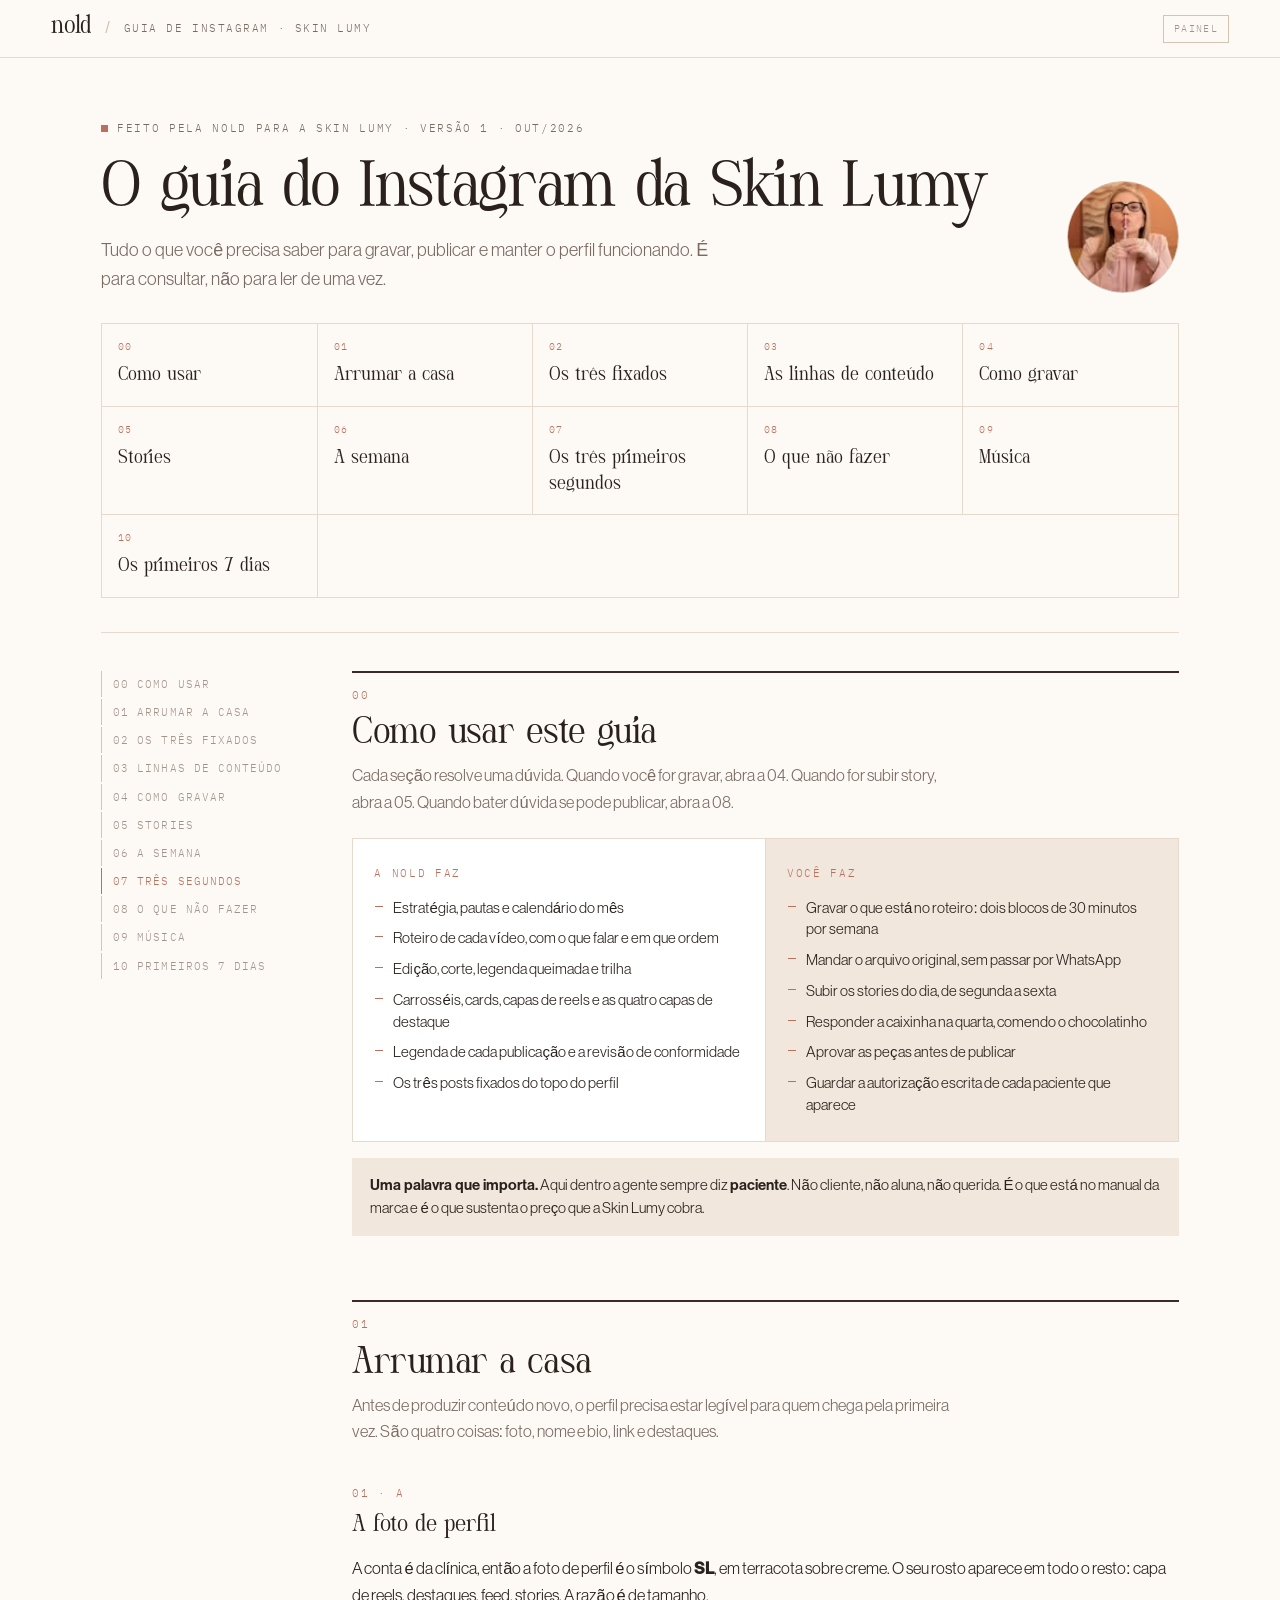
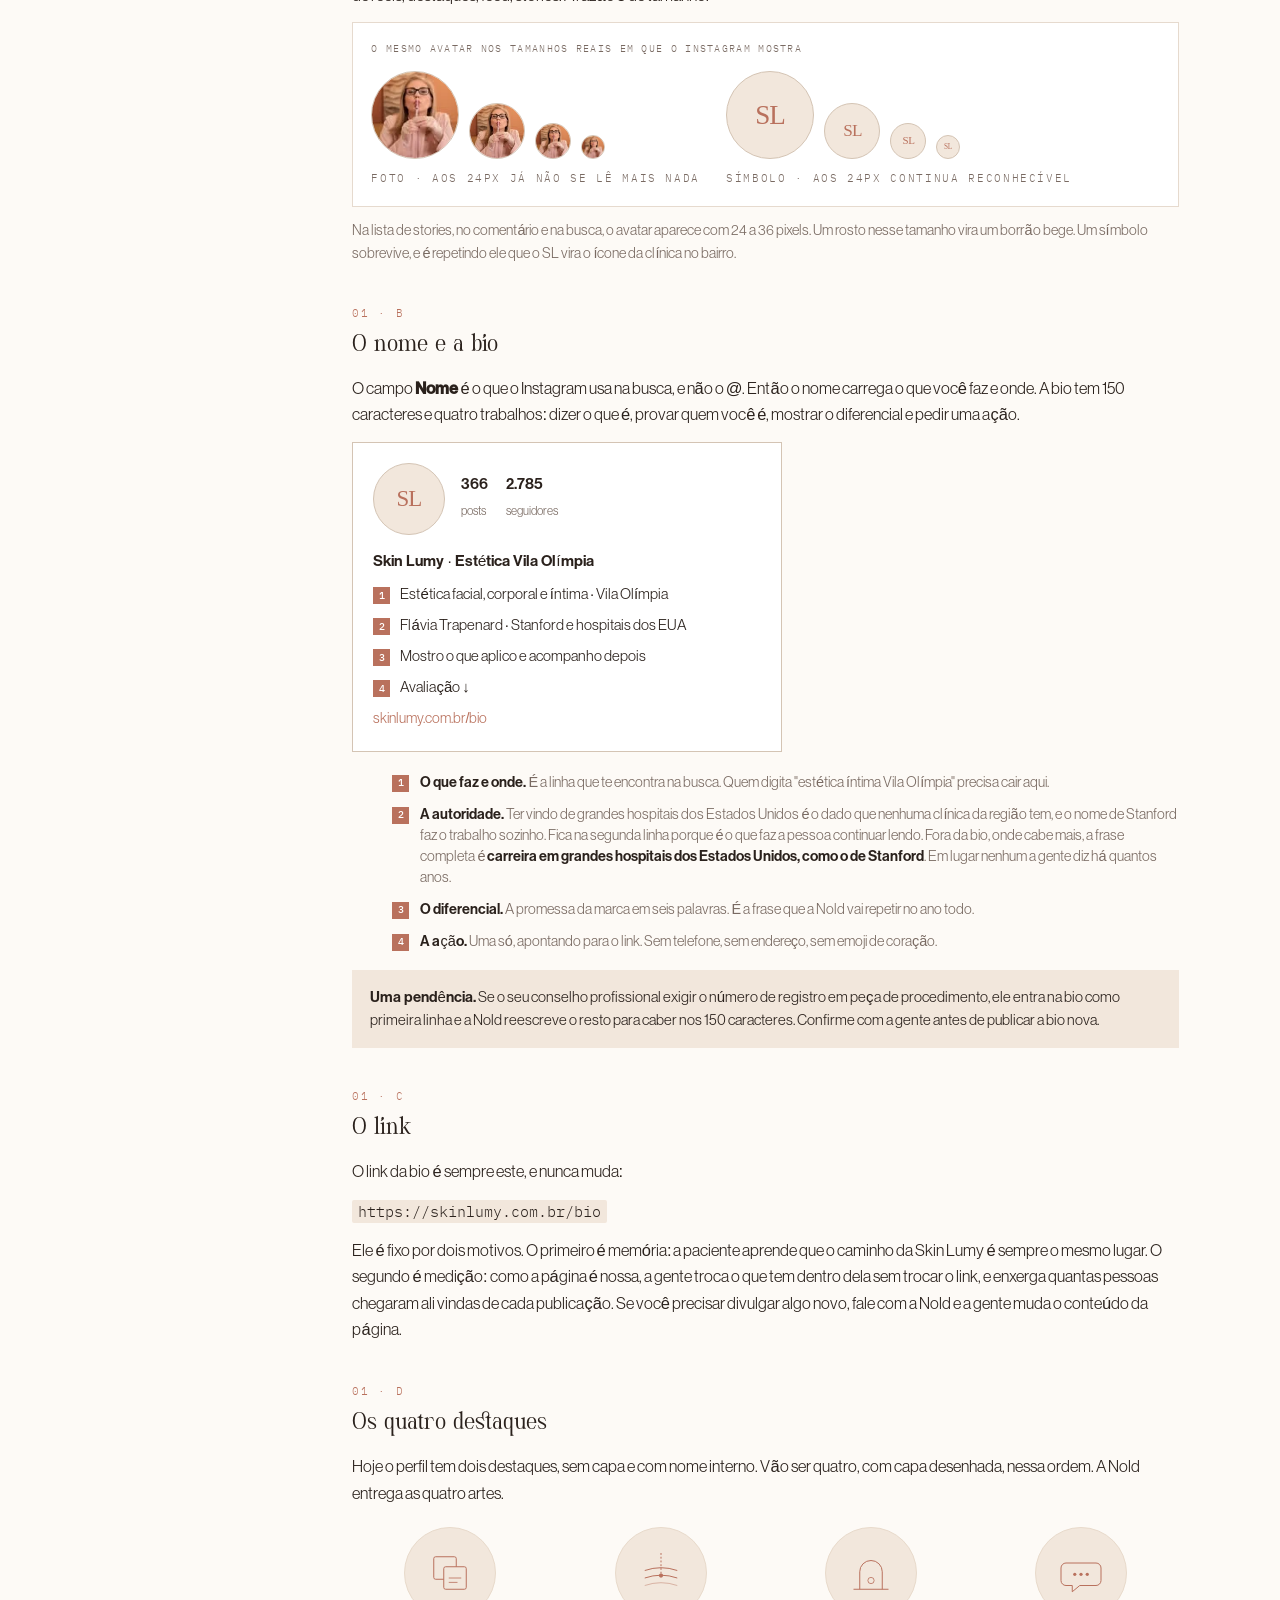
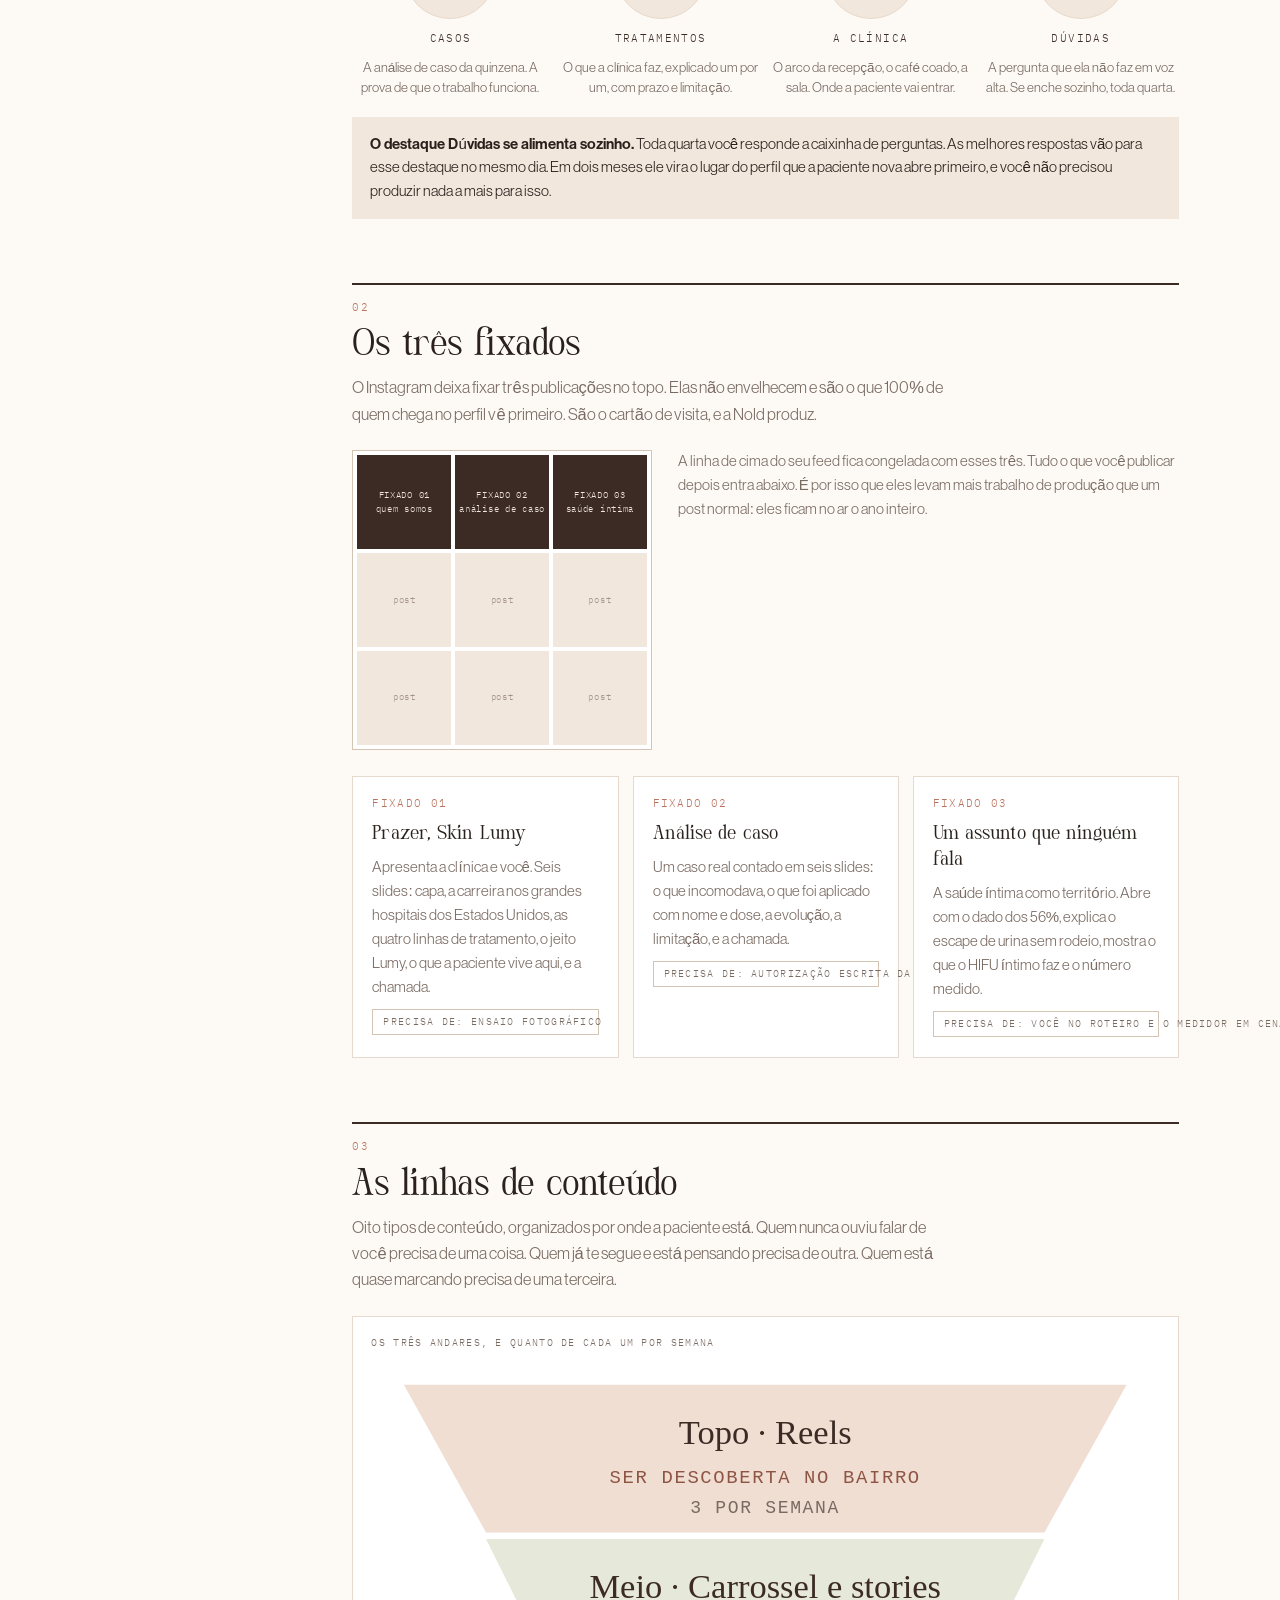
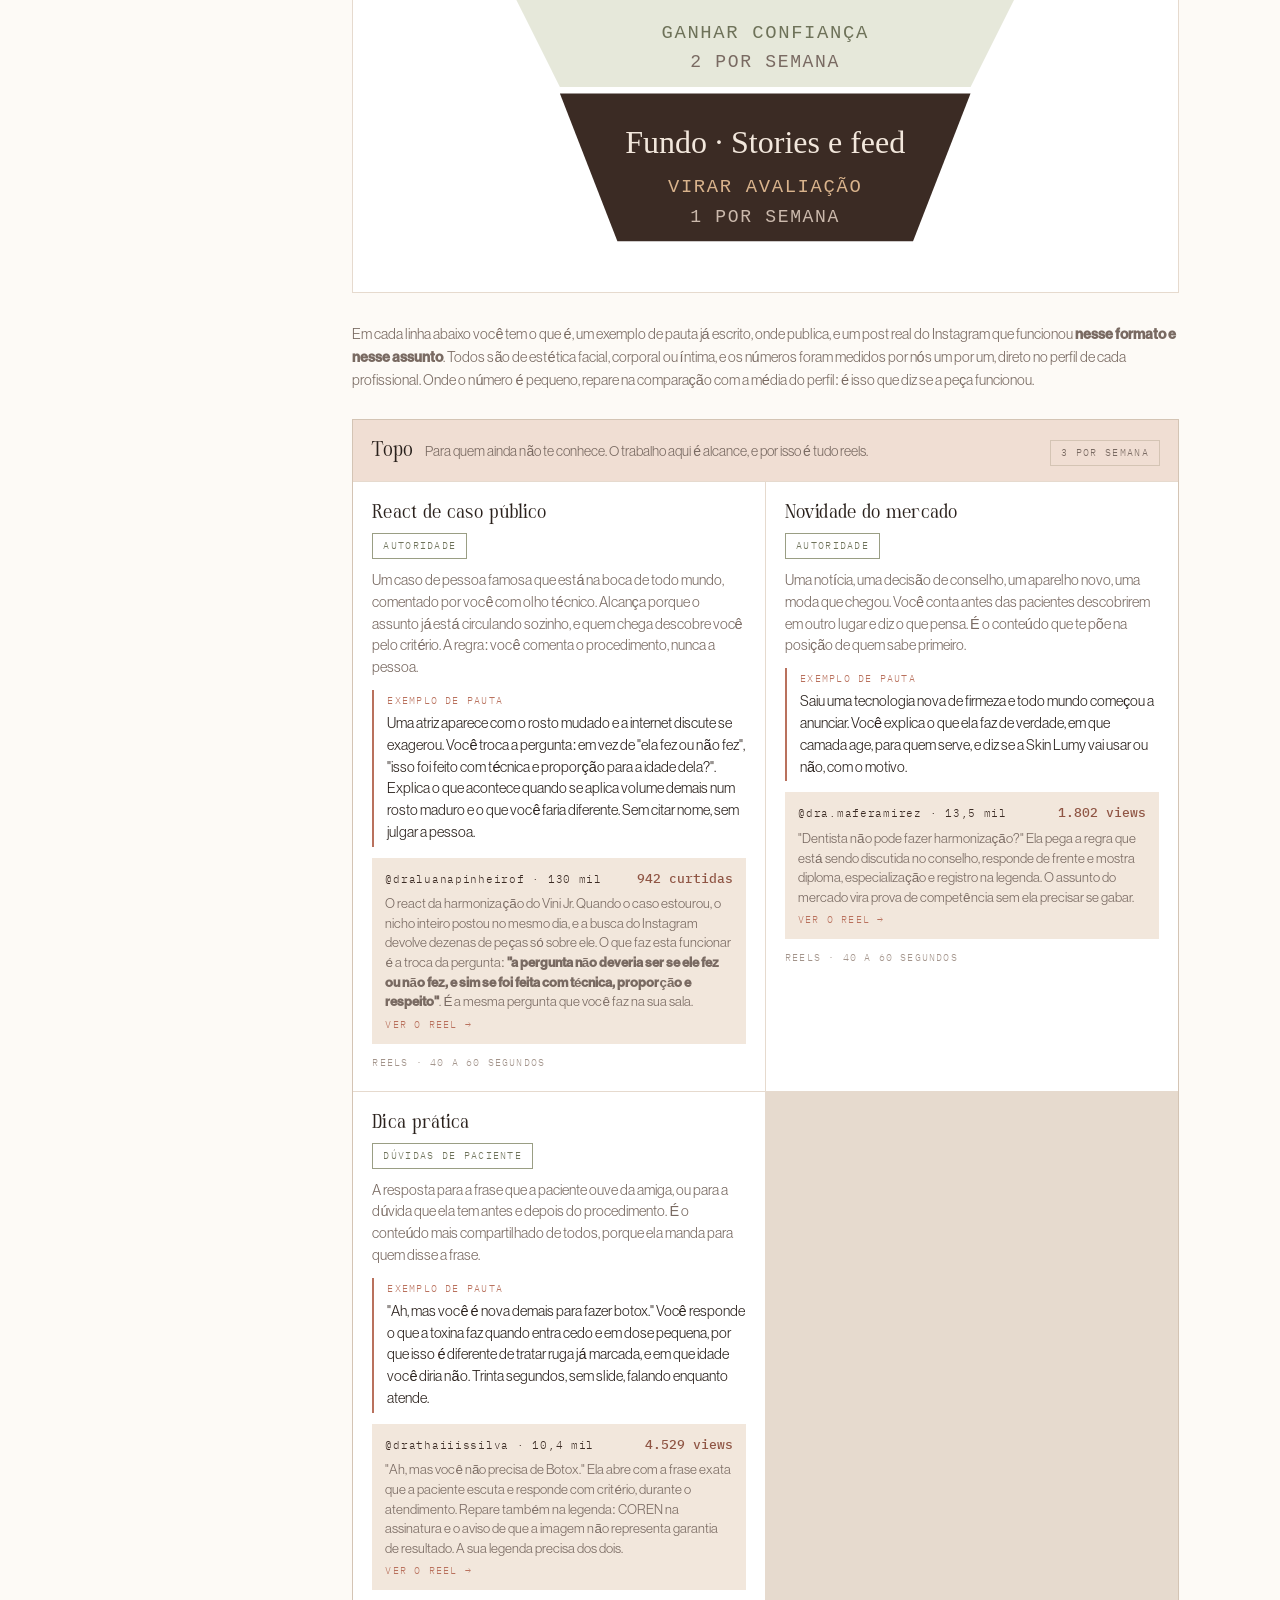
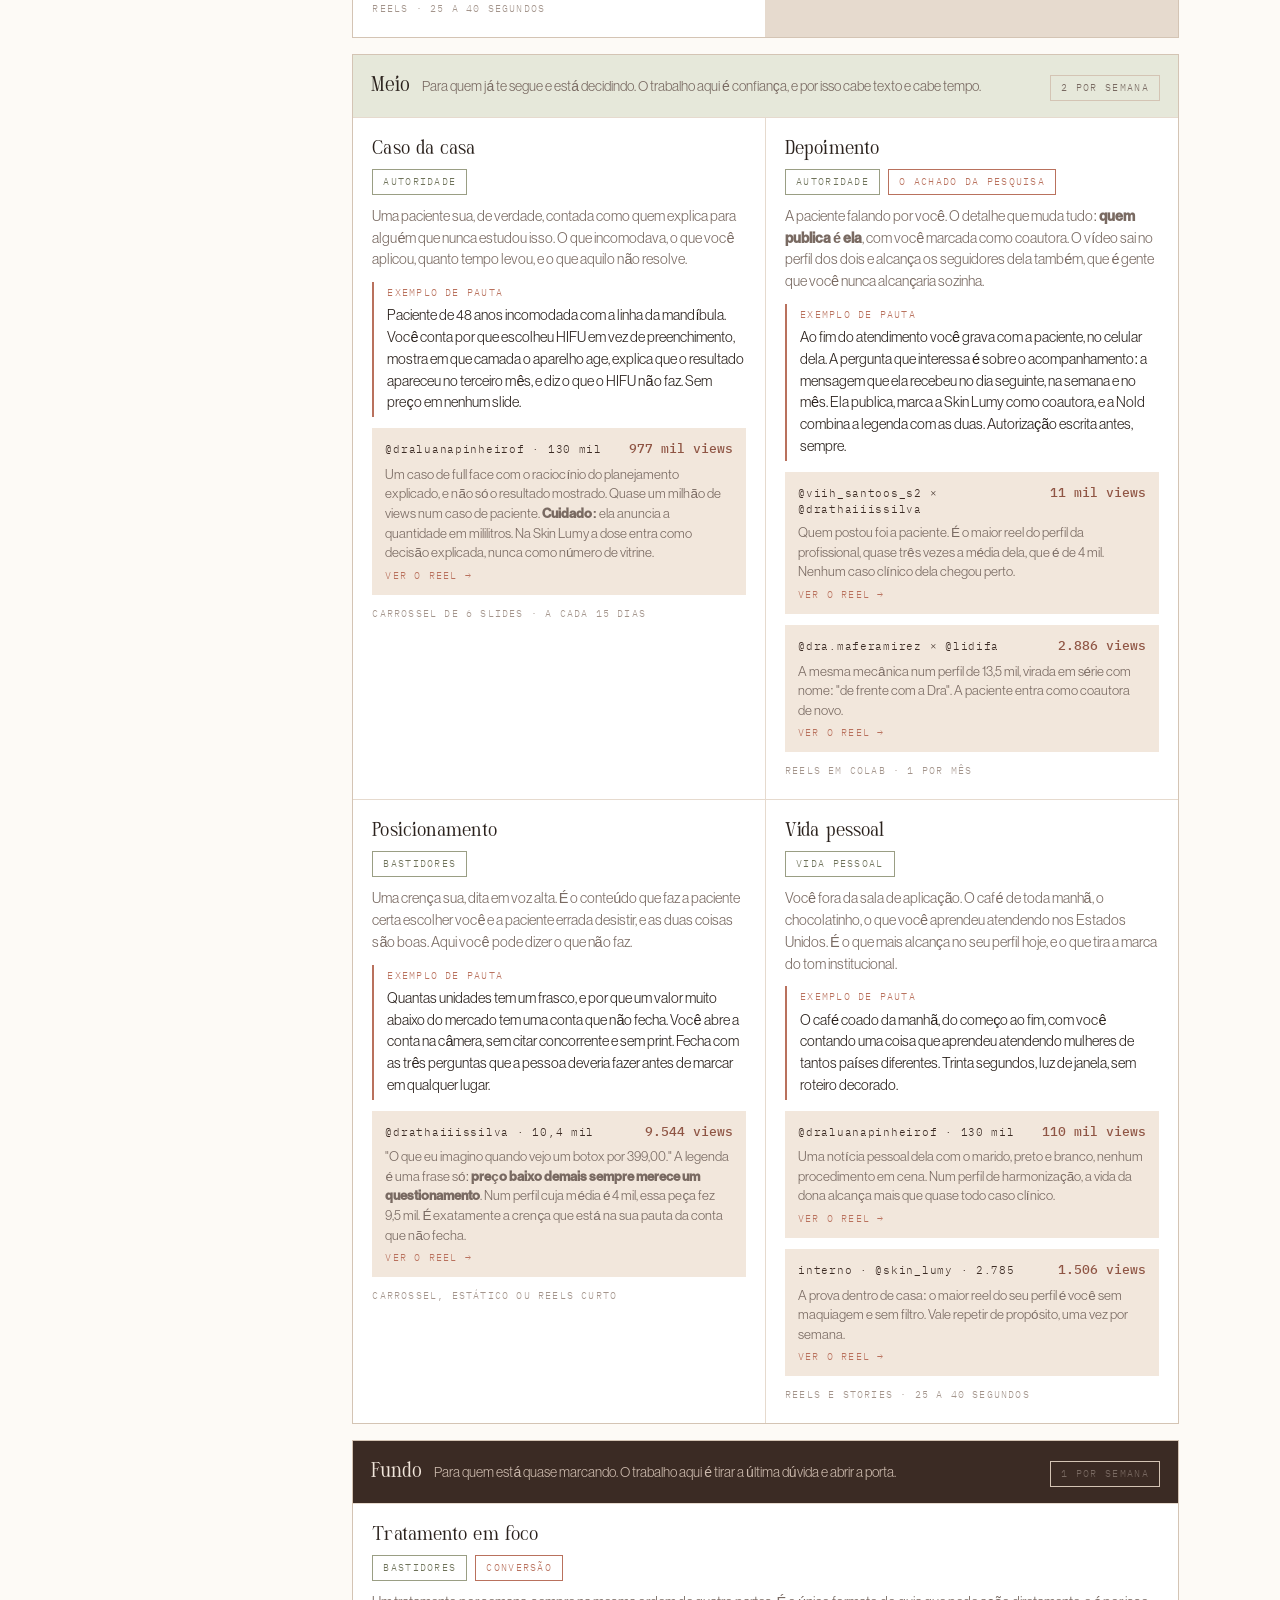
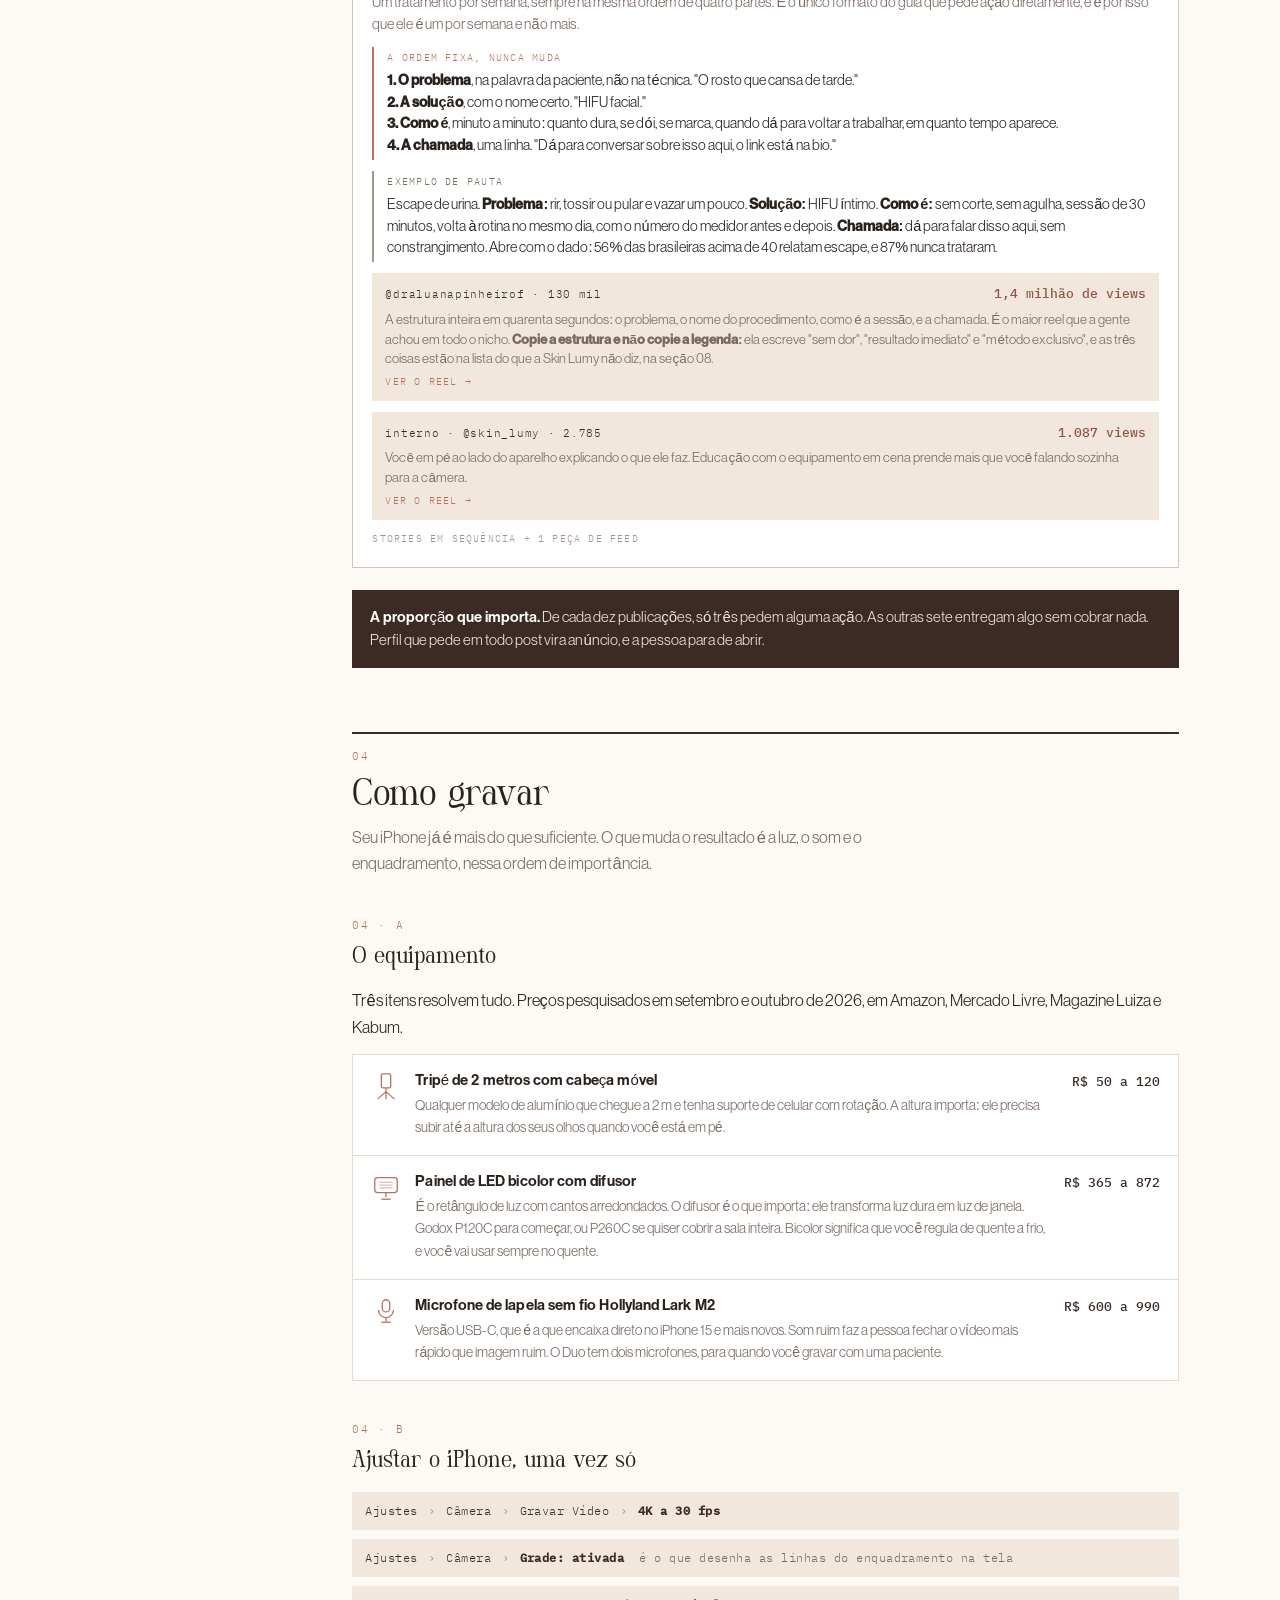
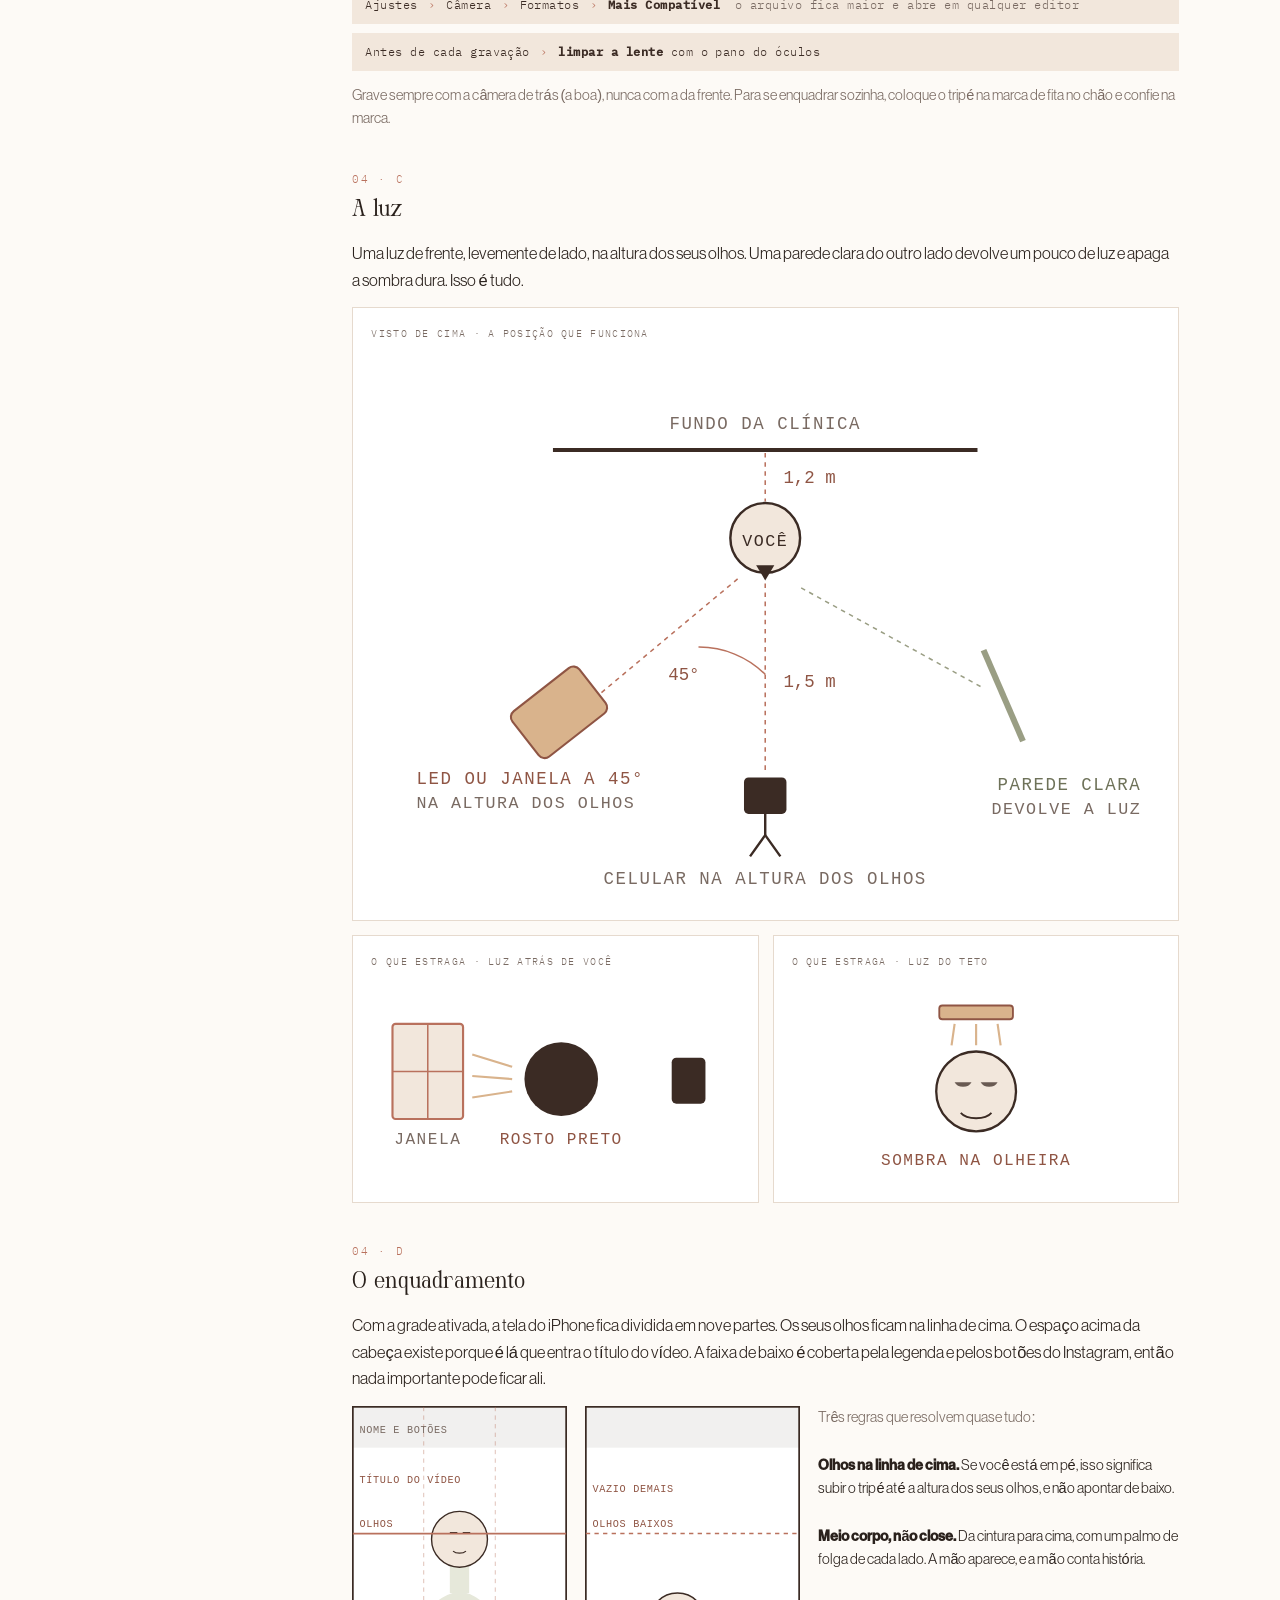
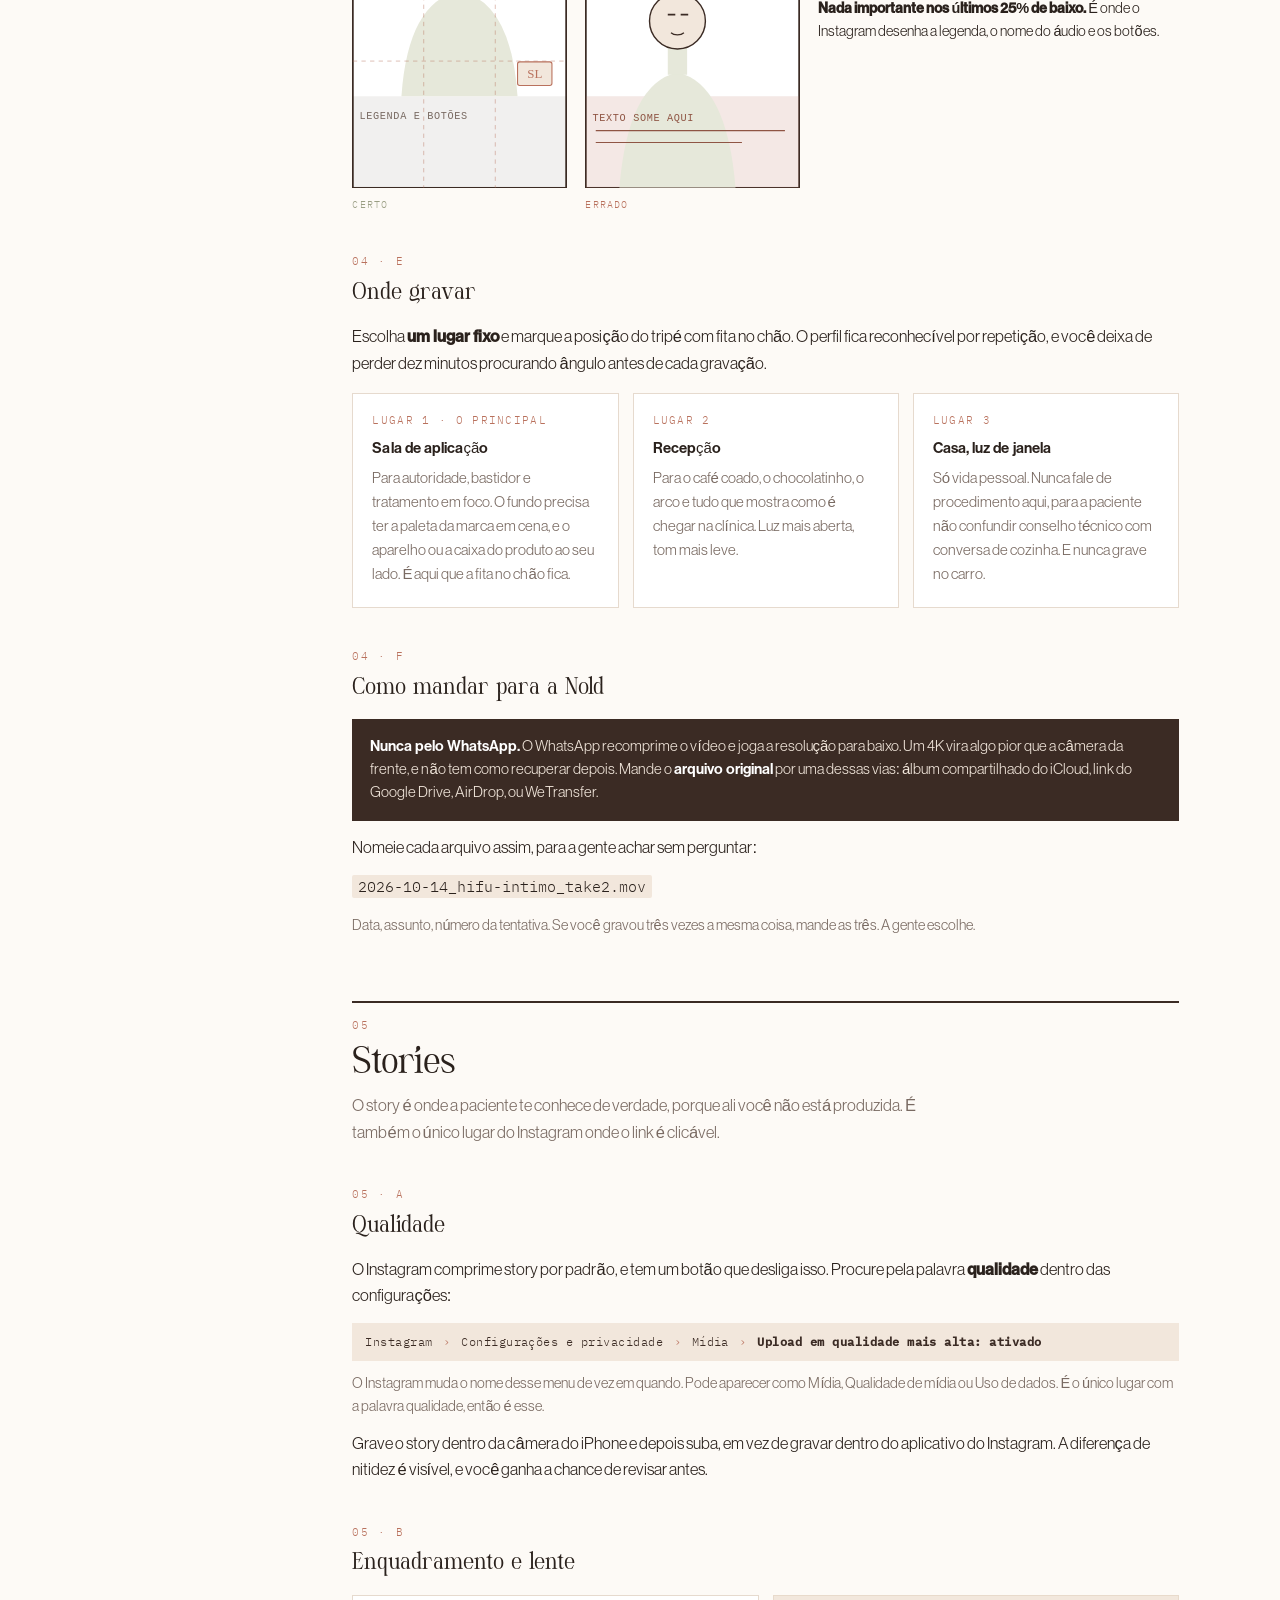
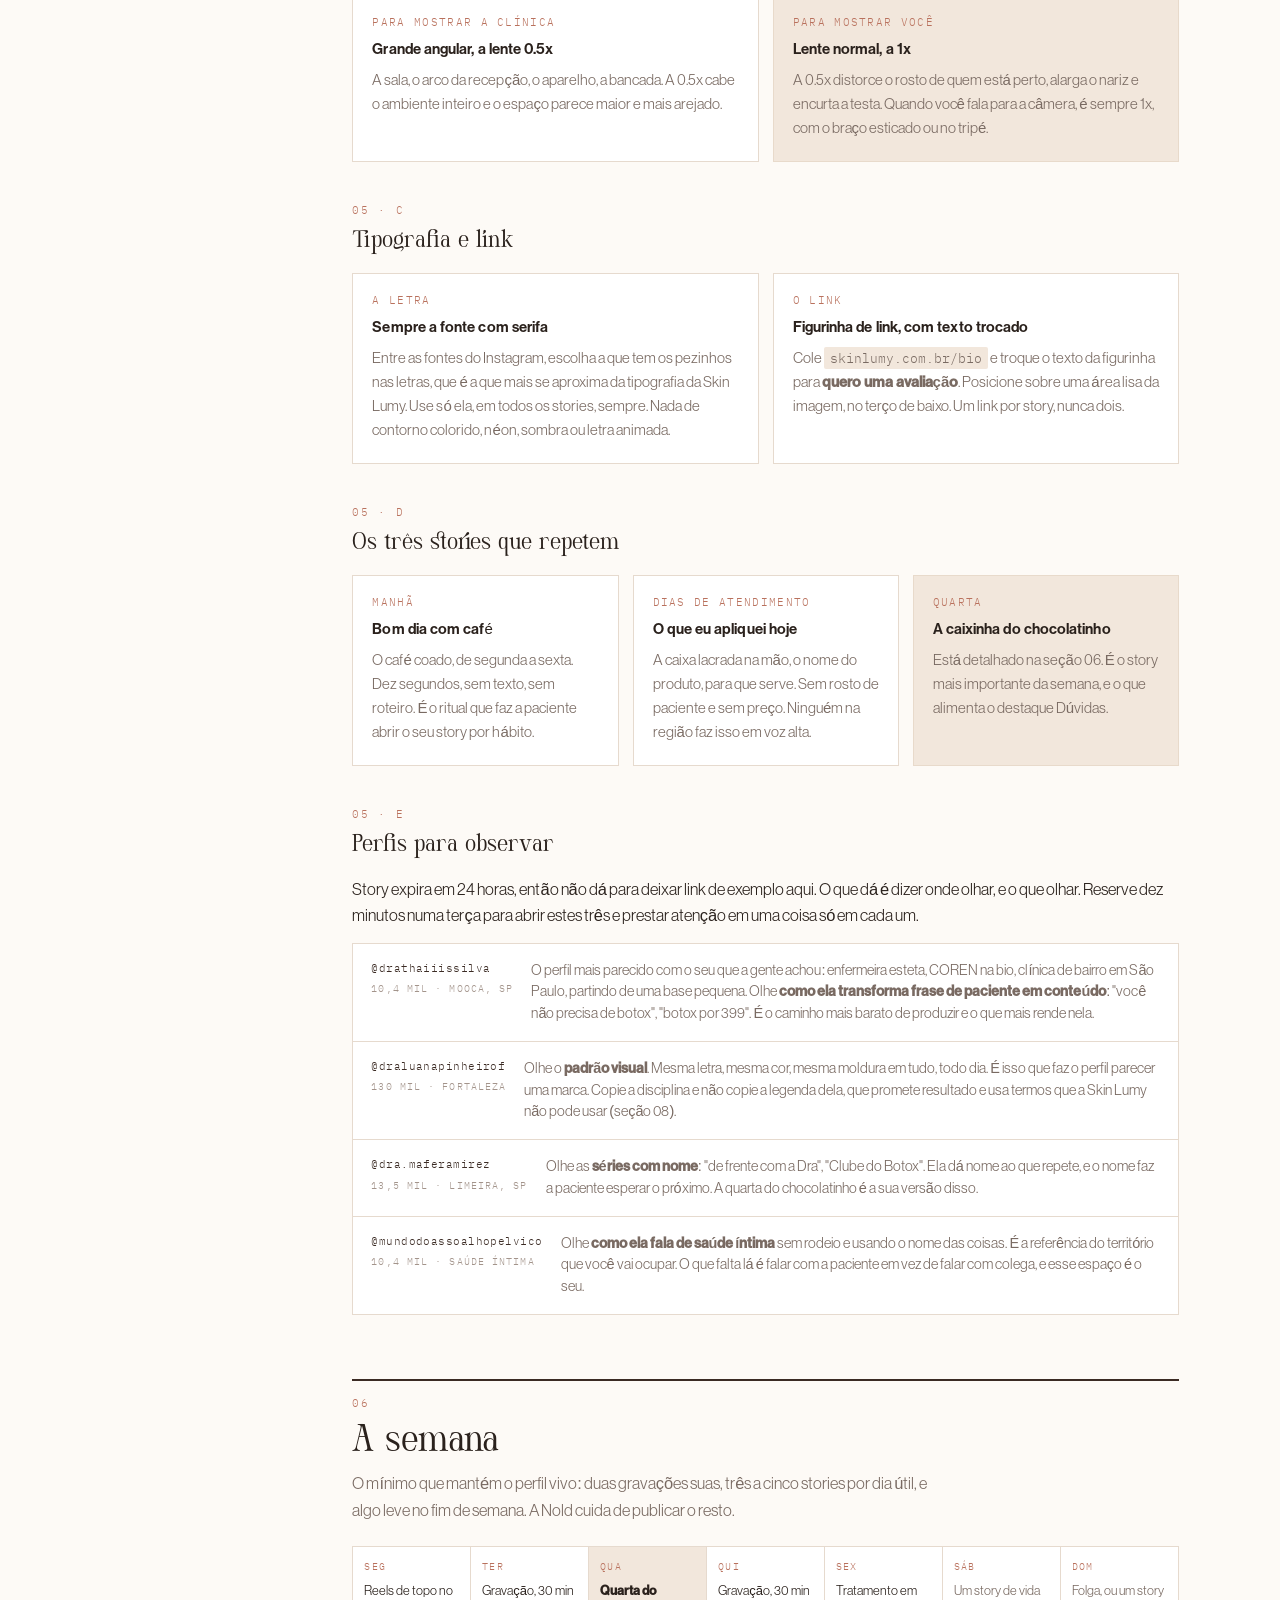
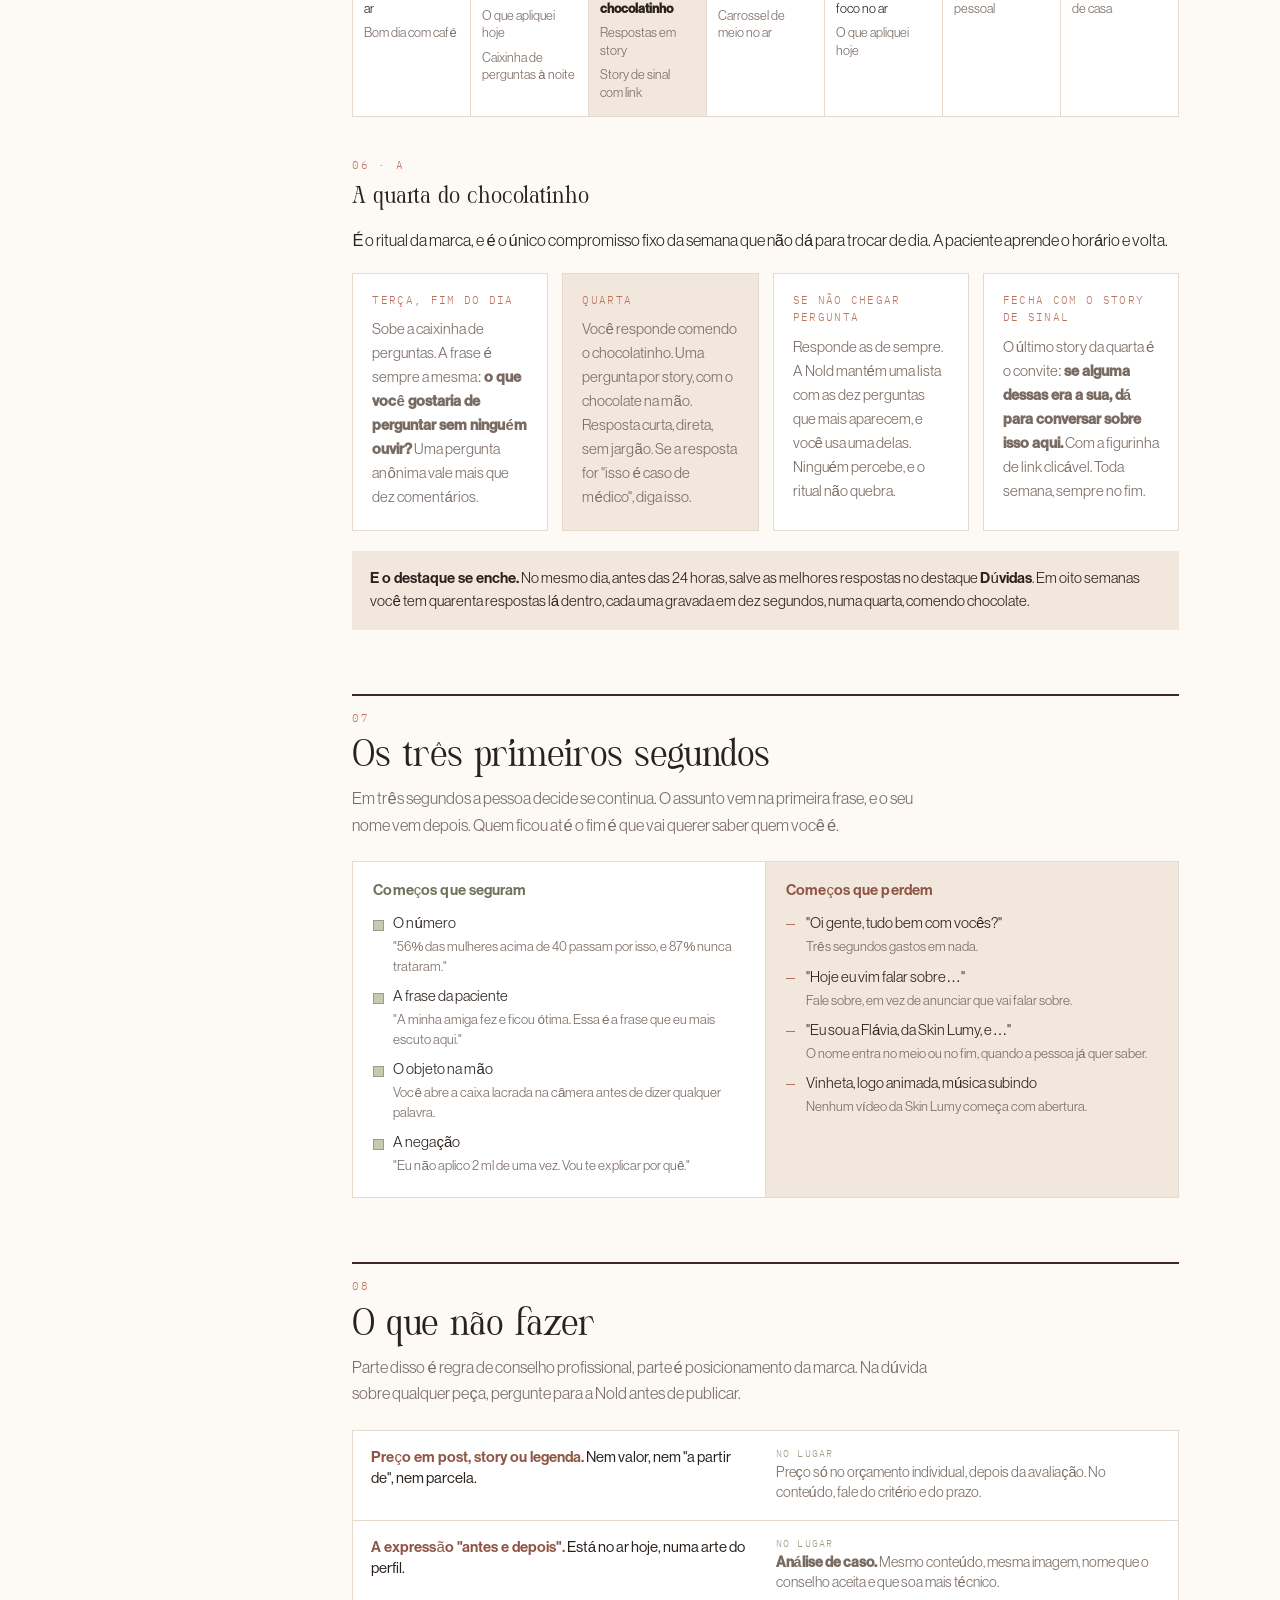
==== commit f1159908: "Referências do guia refeitas e posicionamento da Flávia ajustado As oito linhas de conteúdo agora ci" ====
--- a/guia/skinlumy.html
+++ b/guia/skinlumy.html
@@ -472,7 +472,7 @@
           </div>
           <div class="bioname">Skin Lumy · Estética Vila Olímpia</div>
           <div class="bioline"><span class="bn">1</span><span>Estética facial, corporal e íntima · Vila Olímpia</span></div>
-          <div class="bioline"><span class="bn">2</span><span>Flávia Trapenard · 9 anos em hospitais nos EUA</span></div>
+          <div class="bioline"><span class="bn">2</span><span>Flávia Trapenard · Stanford e hospitais dos EUA</span></div>
           <div class="bioline"><span class="bn">3</span><span>Mostro o que aplico e acompanho depois</span></div>
           <div class="bioline"><span class="bn">4</span><span>Avaliação ↓</span></div>
           <div class="biolink">skinlumy.com.br/bio</div>
@@ -481,9 +481,12 @@
         <ol class="annot">
           <li><span class="bn">1</span><span><b>O que faz e onde.</b> É a linha que te
           encontra na busca. Quem digita "estética íntima Vila Olímpia" precisa cair aqui.</span></li>
-          <li><span class="bn">2</span><span><b>A autoridade.</b> Nove anos em hospitais
-          nos Estados Unidos é o dado que nenhuma clínica da região tem. Ele fica na segunda
-          linha porque é o que faz a pessoa continuar lendo.</span></li>
+          <li><span class="bn">2</span><span><b>A autoridade.</b> Ter vindo de grandes
+          hospitais dos Estados Unidos é o dado que nenhuma clínica da região tem, e o nome
+          de Stanford faz o trabalho sozinho. Fica na segunda linha porque é o que faz a
+          pessoa continuar lendo. Fora da bio, onde cabe mais, a frase completa é
+          <b>carreira em grandes hospitais dos Estados Unidos, como o de Stanford</b>. Em
+          lugar nenhum a gente diz há quantos anos.</span></li>
           <li><span class="bn">3</span><span><b>O diferencial.</b> A promessa da marca em
           seis palavras. É a frase que a Nold vai repetir no ano todo.</span></li>
           <li><span class="bn">4</span><span><b>A ação.</b> Uma só, apontando para o link.
@@ -591,8 +594,9 @@
           <div class="card">
             <span class="mono t">Fixado 01</span>
             <h4 style="font-family:var(--serif);font-weight:400;font-size:20px">Prazer, Skin Lumy</h4>
-            <p>Apresenta a clínica e você. Seis slides: capa, os nove anos nos Estados Unidos,
-            as quatro linhas de tratamento, o jeito Lumy, o que a paciente vive aqui, e a chamada.</p>
+            <p>Apresenta a clínica e você. Seis slides: capa, a carreira nos grandes
+            hospitais dos Estados Unidos, as quatro linhas de tratamento, o jeito Lumy, o que
+            a paciente vive aqui, e a chamada.</p>
             <span class="tag">Precisa de: ensaio fotográfico</span>
           </div>
           <div class="card">
@@ -643,8 +647,10 @@
 
         <p class="muted" style="font-size:14.5px;margin-bottom:26px">Em cada linha abaixo
         você tem o que é, um exemplo de pauta já escrito, onde publica, e um post real do
-        Instagram que funcionou nesse formato. Os números dos exemplos foram medidos por
-        nós, um por um.</p>
+        Instagram que funcionou <b>nesse formato e nesse assunto</b>. Todos são de estética
+        facial, corporal ou íntima, e os números foram medidos por nós um por um, direto no
+        perfil de cada profissional. Onde o número é pequeno, repare na comparação com a
+        média do perfil: é isso que diz se a peça funcionou.</p>
 
         <!-- TOPO -->
         <div class="stage topo">
@@ -661,22 +667,27 @@
                 <h4>React de caso público</h4>
                 <div class="row"><span class="tag sv">Autoridade</span></div>
               </div>
-              <p class="wh">Um caso que saiu na mídia ou que está circulando, comentado por
-              você com olho técnico. Você reage ao que apareceu e explica o que seria o certo.
-              Alcança porque o assunto já é conhecido, e quem chega descobre você pelo
-              critério, não pela promessa.</p>
+              <p class="wh">Um caso de pessoa famosa que está na boca de todo mundo,
+              comentado por você com olho técnico. Alcança porque o assunto já está
+              circulando sozinho, e quem chega descobre você pelo critério. A regra: você
+              comenta o procedimento, nunca a pessoa.</p>
               <div class="pauta">
                 <span class="k">Exemplo de pauta</span>
                 <p>Uma atriz aparece com o rosto mudado e a internet discute se exagerou.
-                Você olha e explica o que acontece quando se aplica volume demais num rosto
-                maduro, por que o resultado endurece, e o que você faria diferente. Sem citar
-                nome, sem julgar a pessoa, só o critério técnico.</p>
+                Você troca a pergunta: em vez de "ela fez ou não fez", "isso foi feito com
+                técnica e proporção para a idade dela?". Explica o que acontece quando se
+                aplica volume demais num rosto maduro e o que você faria diferente. Sem
+                citar nome, sem julgar a pessoa.</p>
               </div>
               <div class="ex">
-                <div class="hd"><span class="at">@drlucasfirmino</span><span class="vw">23,2 mil views</span></div>
-                <span class="wy">Ele reage a um vídeo de desinformação do próprio nicho e
-                explica o certo. O formato inteiro é reação com critério.</span>
-                <a href="https://www.instagram.com/reel/DdCVnodDMrj/" target="_blank" rel="noopener">ver o reel →</a>
+                <div class="hd"><span class="at">@draluanapinheirof · 130 mil</span><span class="vw">942 curtidas</span></div>
+                <span class="wy">O react da harmonização do Vini Jr. Quando o caso
+                estourou, o nicho inteiro postou no mesmo dia, e a busca do Instagram
+                devolve dezenas de peças só sobre ele. O que faz esta funcionar é a troca
+                da pergunta: <b>"a pergunta não deveria ser se ele fez ou não fez, e sim se
+                foi feita com técnica, proporção e respeito"</b>. É a mesma pergunta que
+                você faz na sua sala.</span>
+                <a href="https://www.instagram.com/reel/DbExz3tpFfI/" target="_blank" rel="noopener">ver o reel →</a>
               </div>
               <span class="whr">Reels · 40 a 60 segundos</span>
             </div>
@@ -686,20 +697,22 @@
                 <h4>Novidade do mercado</h4>
                 <div class="row"><span class="tag sv">Autoridade</span></div>
               </div>
-              <p class="wh">Uma notícia, uma decisão de conselho, um aparelho novo, uma moda
-              que chegou. Você conta antes das pacientes descobrirem em outro lugar e diz o
-              que pensa. É o conteúdo que te põe na posição de quem sabe das coisas primeiro.</p>
+              <p class="wh">Uma notícia, uma decisão de conselho, um aparelho novo, uma
+              moda que chegou. Você conta antes das pacientes descobrirem em outro lugar e
+              diz o que pensa. É o conteúdo que te põe na posição de quem sabe primeiro.</p>
               <div class="pauta">
                 <span class="k">Exemplo de pauta</span>
                 <p>Saiu uma tecnologia nova de firmeza e todo mundo começou a anunciar.
-                Você explica o que ela faz de verdade, em que camada ela age, para quem
-                serve, e diz se a Skin Lumy vai usar ou não, com o motivo.</p>
+                Você explica o que ela faz de verdade, em que camada age, para quem serve,
+                e diz se a Skin Lumy vai usar ou não, com o motivo.</p>
               </div>
               <div class="ex">
-                <div class="hd"><span class="at">@drlucasfirmino</span><span class="vw">473 mil views</span></div>
-                <span class="wy">O maior reel dele é sobre a polêmica do momento do nicho,
-                encenada como tribunal. O assunto do mercado carrega o alcance.</span>
-                <a href="https://www.instagram.com/reel/DY75mFbFc4X/" target="_blank" rel="noopener">ver o reel →</a>
+                <div class="hd"><span class="at">@dra.maferamirez · 13,5 mil</span><span class="vw">1.802 views</span></div>
+                <span class="wy">"Dentista não pode fazer harmonização?" Ela pega a regra
+                que está sendo discutida no conselho, responde de frente e mostra diploma,
+                especialização e registro na legenda. O assunto do mercado vira prova de
+                competência sem ela precisar se gabar.</span>
+                <a href="https://www.instagram.com/reel/DdmXNkgCsz0/" target="_blank" rel="noopener">ver o reel →</a>
               </div>
               <span class="whr">Reels · 40 a 60 segundos</span>
             </div>
@@ -709,21 +722,23 @@
                 <h4>Dica prática</h4>
                 <div class="row"><span class="tag sv">Dúvidas de paciente</span></div>
               </div>
-              <p class="wh">Algo que a pessoa pode fazer hoje, de graça, em casa. É o
-              conteúdo mais compartilhado de todos, porque ela manda para a amiga. Você
-              entrega valor antes de pedir qualquer coisa.</p>
+              <p class="wh">A resposta para a frase que a paciente ouve da amiga, ou para
+              a dúvida que ela tem antes e depois do procedimento. É o conteúdo mais
+              compartilhado de todos, porque ela manda para quem disse a frase.</p>
               <div class="pauta">
                 <span class="k">Exemplo de pauta</span>
-                <p>A ordem certa de passar os produtos à noite, e o que a maioria faz na
-                ordem trocada. Trinta segundos, você com os frascos na mão, falando rápido.
-                Nada de marca patrocinada, só a lógica.</p>
+                <p>"Ah, mas você é nova demais para fazer botox." Você responde o que a
+                toxina faz quando entra cedo e em dose pequena, por que isso é diferente de
+                tratar ruga já marcada, e em que idade você diria não. Trinta segundos,
+                sem slide, falando enquanto atende.</p>
               </div>
               <div class="ex">
-                <div class="hd"><span class="at">@maraisafernandadentista</span><span class="vw">120 mil views</span></div>
-                <span class="wy">O maior reel dela é o que ela indica para o dia a dia.
-                Vale saber: foi em colaboração com uma maquiadora local de 23,6 mil, e a
-                colaboração dobrou o alcance. Vale fazer o mesmo com quem te encaminha.</span>
-                <a href="https://www.instagram.com/reel/Daqm4zsNV0P/" target="_blank" rel="noopener">ver o reel →</a>
+                <div class="hd"><span class="at">@drathaiiissilva · 10,4 mil</span><span class="vw">4.529 views</span></div>
+                <span class="wy">"Ah, mas você não precisa de Botox." Ela abre com a frase
+                exata que a paciente escuta e responde com critério, durante o atendimento.
+                Repare também na legenda: COREN na assinatura e o aviso de que a imagem não
+                representa garantia de resultado. A sua legenda precisa dos dois.</span>
+                <a href="https://www.instagram.com/reel/DdCkJvJo7U9/" target="_blank" rel="noopener">ver o reel →</a>
               </div>
               <span class="whr">Reels · 25 a 40 segundos</span>
             </div>
@@ -747,20 +762,23 @@
                 <div class="row"><span class="tag sv">Autoridade</span></div>
               </div>
               <p class="wh">Uma paciente sua, de verdade, contada como quem explica para
-              uma pessoa que nunca estudou isso. O que incomodava, o que você aplicou com
-              nome e dose, quanto tempo levou, e o que aquilo não resolve.</p>
+              alguém que nunca estudou isso. O que incomodava, o que você aplicou, quanto
+              tempo levou, e o que aquilo não resolve.</p>
               <div class="pauta">
                 <span class="k">Exemplo de pauta</span>
-                <p>Paciente de 48 anos incomodada com a linha da mandíbula. Você conta
-                por que escolheu HIFU em vez de preenchimento, mostra em que camada o
-                aparelho age, explica que o resultado apareceu no terceiro mês, e diz
-                o que o HIFU não faz. Sem preço em nenhum slide.</p>
+                <p>Paciente de 48 anos incomodada com a linha da mandíbula. Você conta por
+                que escolheu HIFU em vez de preenchimento, mostra em que camada o aparelho
+                age, explica que o resultado apareceu no terceiro mês, e diz o que o HIFU
+                não faz. Sem preço em nenhum slide.</p>
               </div>
               <div class="ex">
-                <div class="hd"><span class="at">interno · @skin_lumy</span><span class="vw">1.072 views</span></div>
-                <span class="wy">Você segurando o frasco e falando de uma paciente real.
-                É o formato já acontecendo no seu perfil, sem ter sido planejado.</span>
-                <a href="https://www.instagram.com/reel/DcysqGIRUKP/" target="_blank" rel="noopener">ver o reel →</a>
+                <div class="hd"><span class="at">@draluanapinheirof · 130 mil</span><span class="vw">977 mil views</span></div>
+                <span class="wy">Um caso de full face com o raciocínio do planejamento
+                explicado, e não só o resultado mostrado. Quase um milhão de views num
+                caso de paciente. <b>Cuidado:</b> ela anuncia a quantidade em mililitros.
+                Na Skin Lumy a dose entra como decisão explicada, nunca como número de
+                vitrine.</span>
+                <a href="https://www.instagram.com/reel/DNmCXpKxeWb/" target="_blank" rel="noopener">ver o reel →</a>
               </div>
               <span class="whr">Carrossel de 6 slides · a cada 15 dias</span>
             </div>
@@ -768,25 +786,34 @@
             <div class="line">
               <div class="nm">
                 <h4>Depoimento</h4>
-                <div class="row"><span class="tag sv">Autoridade</span></div>
-              </div>
-              <p class="wh">A paciente falando por você. Vale mais que qualquer coisa que
-              você diga sobre si mesma. O cuidado é o enquadramento: ela conta como foi ser
-              atendida, e não promete resultado para quem assiste.</p>
+                <div class="row"><span class="tag sv">Autoridade</span><span class="tag t">o achado da pesquisa</span></div>
+              </div>
+              <p class="wh">A paciente falando por você. O detalhe que muda tudo:
+              <b>quem publica é ela</b>, com você marcada como coautora. O vídeo sai no
+              perfil dos dois e alcança os seguidores dela também, que é gente que você
+              nunca alcançaria sozinha.</p>
               <div class="pauta">
                 <span class="k">Exemplo de pauta</span>
-                <p>Você pergunta à paciente, com o celular na mão, o que ela esperava
-                encontrar e o que encontrou. A resposta que interessa é sobre o
-                acompanhamento: a mensagem que ela recebeu no dia seguinte, na semana
-                e no mês. É isso que nenhuma clínica da região faz.</p>
+                <p>Ao fim do atendimento você grava com a paciente, no celular dela.
+                A pergunta que interessa é sobre o acompanhamento: a mensagem que ela
+                recebeu no dia seguinte, na semana e no mês. Ela publica, marca a Skin Lumy
+                como coautora, e a Nold combina a legenda com as duas. Autorização escrita
+                antes, sempre.</p>
               </div>
               <div class="ex">
-                <div class="hd"><span class="at">@dralais.silveira</span><span class="vw">28,1 mil views</span></div>
-                <span class="wy">Num perfil de 249 mil que vende volume, o que alcança é
-                a relação com a paciente, e não o procedimento.</span>
-                <a href="https://www.instagram.com/reel/DdMGOP-hwar/" target="_blank" rel="noopener">ver o reel →</a>
-              </div>
-              <span class="whr">Reels ou stories em sequência</span>
+                <div class="hd"><span class="at">@viih_santoos_s2 × @drathaiiissilva</span><span class="vw">11 mil views</span></div>
+                <span class="wy">Quem postou foi a paciente. É o maior reel do perfil da
+                profissional, quase três vezes a média dela, que é de 4 mil. Nenhum caso
+                clínico dela chegou perto.</span>
+                <a href="https://www.instagram.com/reel/DcE6SJEhyen/" target="_blank" rel="noopener">ver o reel →</a>
+              </div>
+              <div class="ex">
+                <div class="hd"><span class="at">@dra.maferamirez × @lidifa</span><span class="vw">2.886 views</span></div>
+                <span class="wy">A mesma mecânica num perfil de 13,5 mil, virada em série
+                com nome: "de frente com a Dra". A paciente entra como coautora de novo.</span>
+                <a href="https://www.instagram.com/reel/DdY3fwgjrXw/" target="_blank" rel="noopener">ver o reel →</a>
+              </div>
+              <span class="whr">Reels em colab · 1 por mês</span>
             </div>
 
             <div class="line">
@@ -799,16 +826,18 @@
               são boas. Aqui você pode dizer o que não faz.</p>
               <div class="pauta">
                 <span class="k">Exemplo de pauta</span>
-                <p>Por que você não aplica 2 ml de labial numa sessão. Explique a dose
-                como decisão técnica: a gente sempre pode completar depois, e tirar é muito
-                mais difícil que acrescentar. Fecha dizendo que o medo de ficar artificial
-                é o mais legítimo de todos.</p>
+                <p>Quantas unidades tem um frasco, e por que um valor muito abaixo do
+                mercado tem uma conta que não fecha. Você abre a conta na câmera, sem citar
+                concorrente e sem print. Fecha com as três perguntas que a pessoa deveria
+                fazer antes de marcar em qualquer lugar.</p>
               </div>
               <div class="ex">
-                <div class="hd"><span class="at">@dralais.silveira</span><span class="vw">11,1 mil views</span></div>
-                <span class="wy">Ela fala de método próprio e código de conduta. Mesmo num
-                perfil enorme, o conteúdo de crença segura atenção.</span>
-                <a href="https://www.instagram.com/reel/DdIBRCdpZGV/" target="_blank" rel="noopener">ver o reel →</a>
+                <div class="hd"><span class="at">@drathaiiissilva · 10,4 mil</span><span class="vw">9.544 views</span></div>
+                <span class="wy">"O que eu imagino quando vejo um botox por 399,00." A
+                legenda é uma frase só: <b>preço baixo demais sempre merece um
+                questionamento</b>. Num perfil cuja média é 4 mil, essa peça fez 9,5 mil.
+                É exatamente a crença que está na sua pauta da conta que não fecha.</span>
+                <a href="https://www.instagram.com/reel/DX7rFBluHAZ/" target="_blank" rel="noopener">ver o reel →</a>
               </div>
               <span class="whr">Carrossel, estático ou reels curto</span>
             </div>
@@ -819,8 +848,8 @@
                 <div class="row"><span class="tag sv">Vida pessoal</span></div>
               </div>
               <p class="wh">Você fora da sala de aplicação. O café de toda manhã, o
-              chocolatinho, os anos nos Estados Unidos. É o que mais alcança no seu perfil
-              hoje, e é o que tira a marca do tom institucional.</p>
+              chocolatinho, o que você aprendeu atendendo nos Estados Unidos. É o que mais
+              alcança no seu perfil hoje, e o que tira a marca do tom institucional.</p>
               <div class="pauta">
                 <span class="k">Exemplo de pauta</span>
                 <p>O café coado da manhã, do começo ao fim, com você contando uma coisa
@@ -828,10 +857,16 @@
                 segundos, luz de janela, sem roteiro decorado.</p>
               </div>
               <div class="ex">
-                <div class="hd"><span class="at">interno · @skin_lumy</span><span class="vw">1.506 views</span></div>
-                <span class="wy">O maior reel do seu perfil é você sem maquiagem e sem
-                filtro. Transparência já é o que mais alcança na sua conta. Vale repetir
-                de propósito, uma vez por semana.</span>
+                <div class="hd"><span class="at">@draluanapinheirof · 130 mil</span><span class="vw">110 mil views</span></div>
+                <span class="wy">Uma notícia pessoal dela com o marido, preto e branco,
+                nenhum procedimento em cena. Num perfil de harmonização, a vida da dona
+                alcança mais que quase todo caso clínico.</span>
+                <a href="https://www.instagram.com/reel/DdXarj4BlY5/" target="_blank" rel="noopener">ver o reel →</a>
+              </div>
+              <div class="ex">
+                <div class="hd"><span class="at">interno · @skin_lumy · 2.785</span><span class="vw">1.506 views</span></div>
+                <span class="wy">A prova dentro de casa: o maior reel do seu perfil é você
+                sem maquiagem e sem filtro. Vale repetir de propósito, uma vez por semana.</span>
                 <a href="https://www.instagram.com/reel/Dc7mEFCOPPE/" target="_blank" rel="noopener">ver o reel →</a>
               </div>
               <span class="whr">Reels e stories · 25 a 40 segundos</span>
@@ -856,8 +891,8 @@
                 <div class="row"><span class="tag sv">Bastidores</span><span class="tag t">conversão</span></div>
               </div>
               <p class="wh">Um tratamento por semana, sempre na mesma ordem de quatro
-              partes. É o único formato do guia que pede ação diretamente, e é por isso
-              que ele é um por semana e não mais.</p>
+              partes. É o único formato do guia que pede ação diretamente, e é por isso que
+              ele é um por semana e não mais.</p>
               <div class="pauta">
                 <span class="k">A ordem fixa, nunca muda</span>
                 <p><b>1. O problema</b>, na palavra da paciente, não na técnica.
@@ -878,8 +913,17 @@
                 escape, e 87% nunca trataram.</p>
               </div>
               <div class="ex">
-                <div class="hd"><span class="at">interno · @skin_lumy</span><span class="vw">1.087 views</span></div>
-                <span class="wy">Você em pé ao lado do aparelho, explicando o que ele faz.
+                <div class="hd"><span class="at">@draluanapinheirof · 130 mil</span><span class="vw">1,4 milhão de views</span></div>
+                <span class="wy">A estrutura inteira em quarenta segundos: o problema, o
+                nome do procedimento, como é a sessão, e a chamada. É o maior reel que a
+                gente achou em todo o nicho. <b>Copie a estrutura e não copie a legenda:</b>
+                ela escreve "sem dor", "resultado imediato" e "método exclusivo", e as três
+                coisas estão na lista do que a Skin Lumy não diz, na seção 08.</span>
+                <a href="https://www.instagram.com/reel/DOKKiJ0jcUS/" target="_blank" rel="noopener">ver o reel →</a>
+              </div>
+              <div class="ex">
+                <div class="hd"><span class="at">interno · @skin_lumy · 2.785</span><span class="vw">1.087 views</span></div>
+                <span class="wy">Você em pé ao lado do aparelho explicando o que ele faz.
                 Educação com o equipamento em cena prende mais que você falando sozinha
                 para a câmera.</span>
                 <a href="https://www.instagram.com/reel/DdEfcM2R6WL/" target="_blank" rel="noopener">ver o reel →</a>
@@ -1231,24 +1275,32 @@
 
         <div class="obs">
           <div class="obsrow">
-            <span class="at">@dralais.silveira<span>249 mil</span></span>
+            <span class="at">@drathaiiissilva<span>10,4 mil · Mooca, SP</span></span>
+            <span class="w">O perfil mais parecido com o seu que a gente achou: enfermeira
+            esteta, COREN na bio, clínica de bairro em São Paulo, partindo de uma base
+            pequena. Olhe <b>como ela transforma frase de paciente em conteúdo</b>: "você
+            não precisa de botox", "botox por 399". É o caminho mais barato de produzir
+            e o que mais rende nela.</span>
+          </div>
+          <div class="obsrow">
+            <span class="at">@draluanapinheirof<span>130 mil · Fortaleza</span></span>
             <span class="w">Olhe o <b>padrão visual</b>. Mesma letra, mesma cor, mesma
-            moldura em todo story, todo dia. É isso que faz o perfil parecer uma marca e
-            não uma pessoa postando. Copie a disciplina, não a estética dela, que é mais
-            fria que a da Skin Lumy.</span>
+            moldura em tudo, todo dia. É isso que faz o perfil parecer uma marca. Copie a
+            disciplina e não copie a legenda dela, que promete resultado e usa termos que
+            a Skin Lumy não pode usar (seção 08).</span>
           </div>
           <div class="obsrow">
-            <span class="at">@mundodoassoalhopelvico<span>10,4 mil</span></span>
-            <span class="w">Olhe <b>como ela fala de saúde íntima</b> sem rodeio e sem
-            constrangimento, usando o nome das coisas. É a referência do território que a
-            Skin Lumy vai ocupar. O que falta no perfil dela é falar com a paciente em vez
-            de falar com colega, e esse espaço é o seu.</span>
+            <span class="at">@dra.maferamirez<span>13,5 mil · Limeira, SP</span></span>
+            <span class="w">Olhe as <b>séries com nome</b>: "de frente com a Dra", "Clube
+            do Botox". Ela dá nome ao que repete, e o nome faz a paciente esperar o
+            próximo. A quarta do chocolatinho é a sua versão disso.</span>
           </div>
           <div class="obsrow">
-            <span class="at">@maraisafernandadentista<span>23,6 mil em colab</span></span>
-            <span class="w">Olhe o <b>ritmo</b>. Story curto, muitos por dia, assunto único
-            em cada um. Ela não produz nada caro, ela produz com frequência. É o modelo
-            realista para quem atende o dia inteiro.</span>
+            <span class="at">@mundodoassoalhopelvico<span>10,4 mil · saúde íntima</span></span>
+            <span class="w">Olhe <b>como ela fala de saúde íntima</b> sem rodeio e usando
+            o nome das coisas. É a referência do território que você vai ocupar. O que
+            falta lá é falar com a paciente em vez de falar com colega, e esse espaço
+            é o seu.</span>
           </div>
         </div>
       </section>
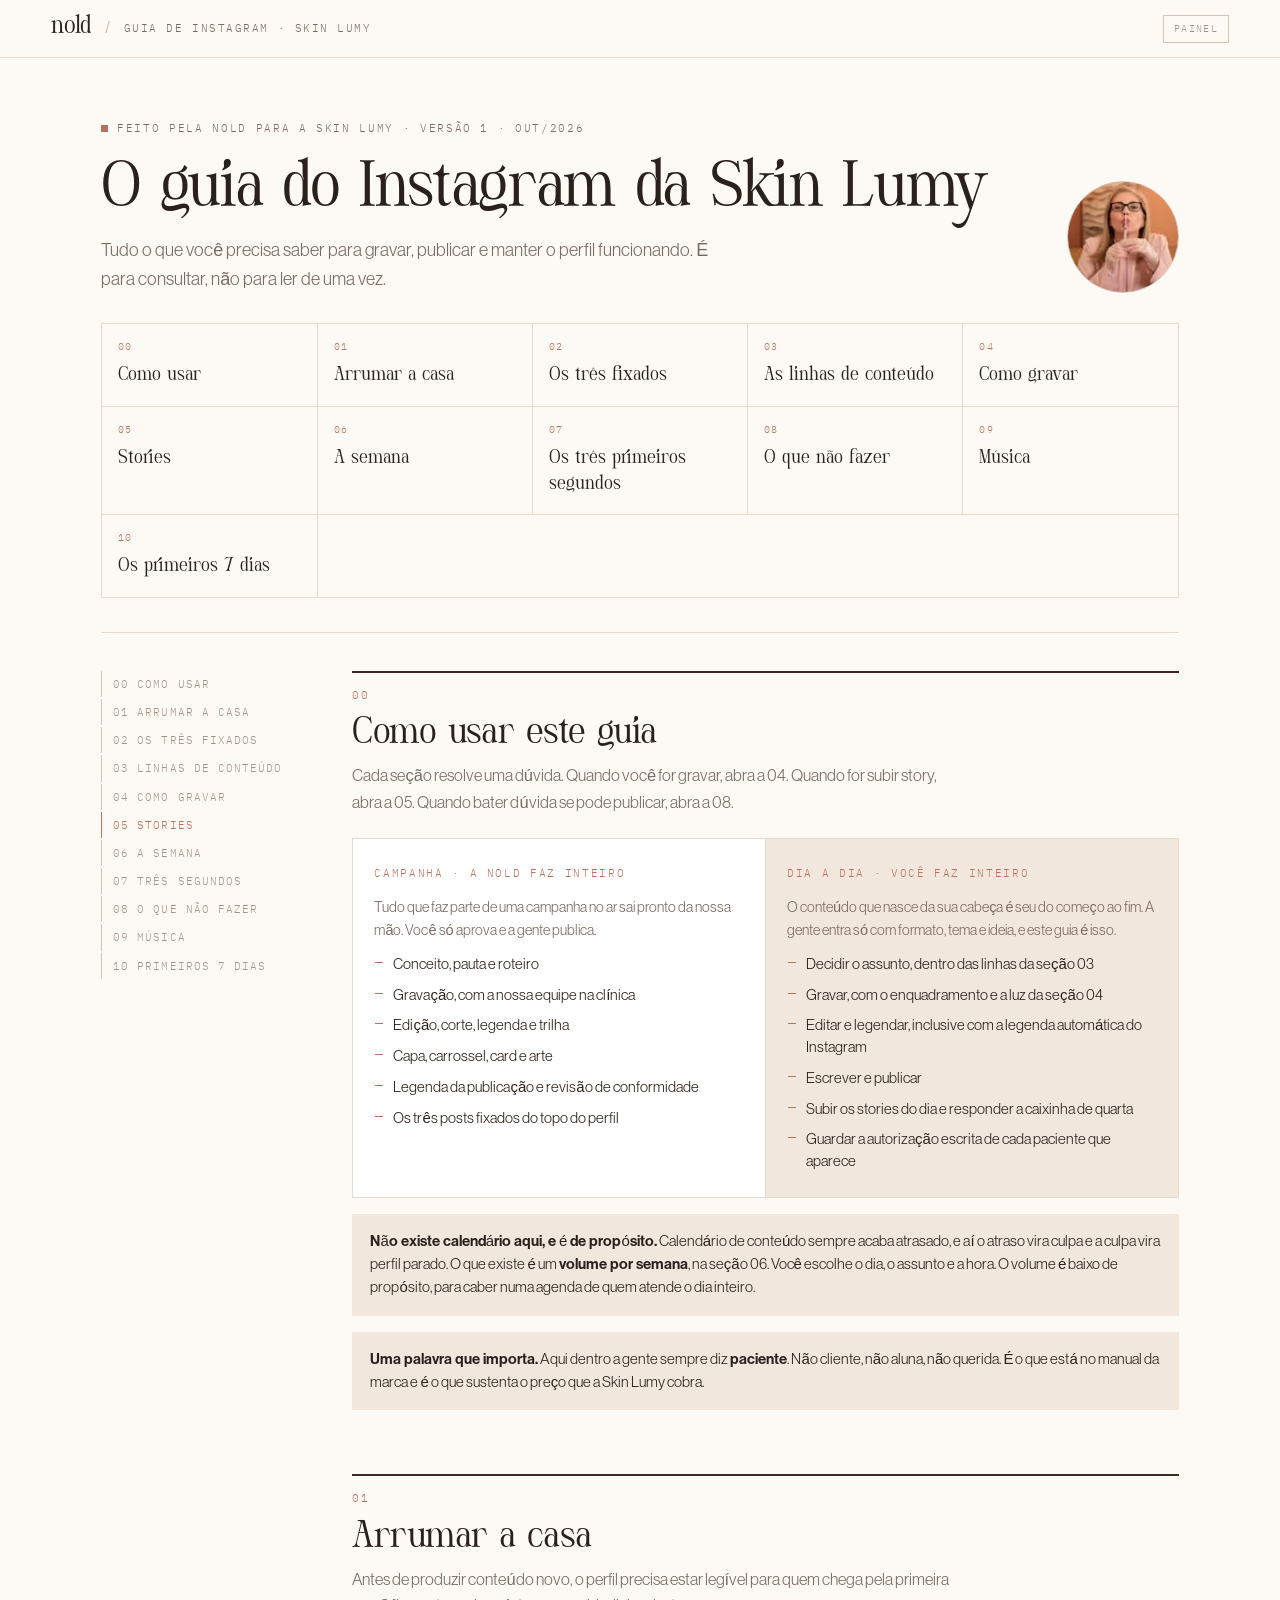
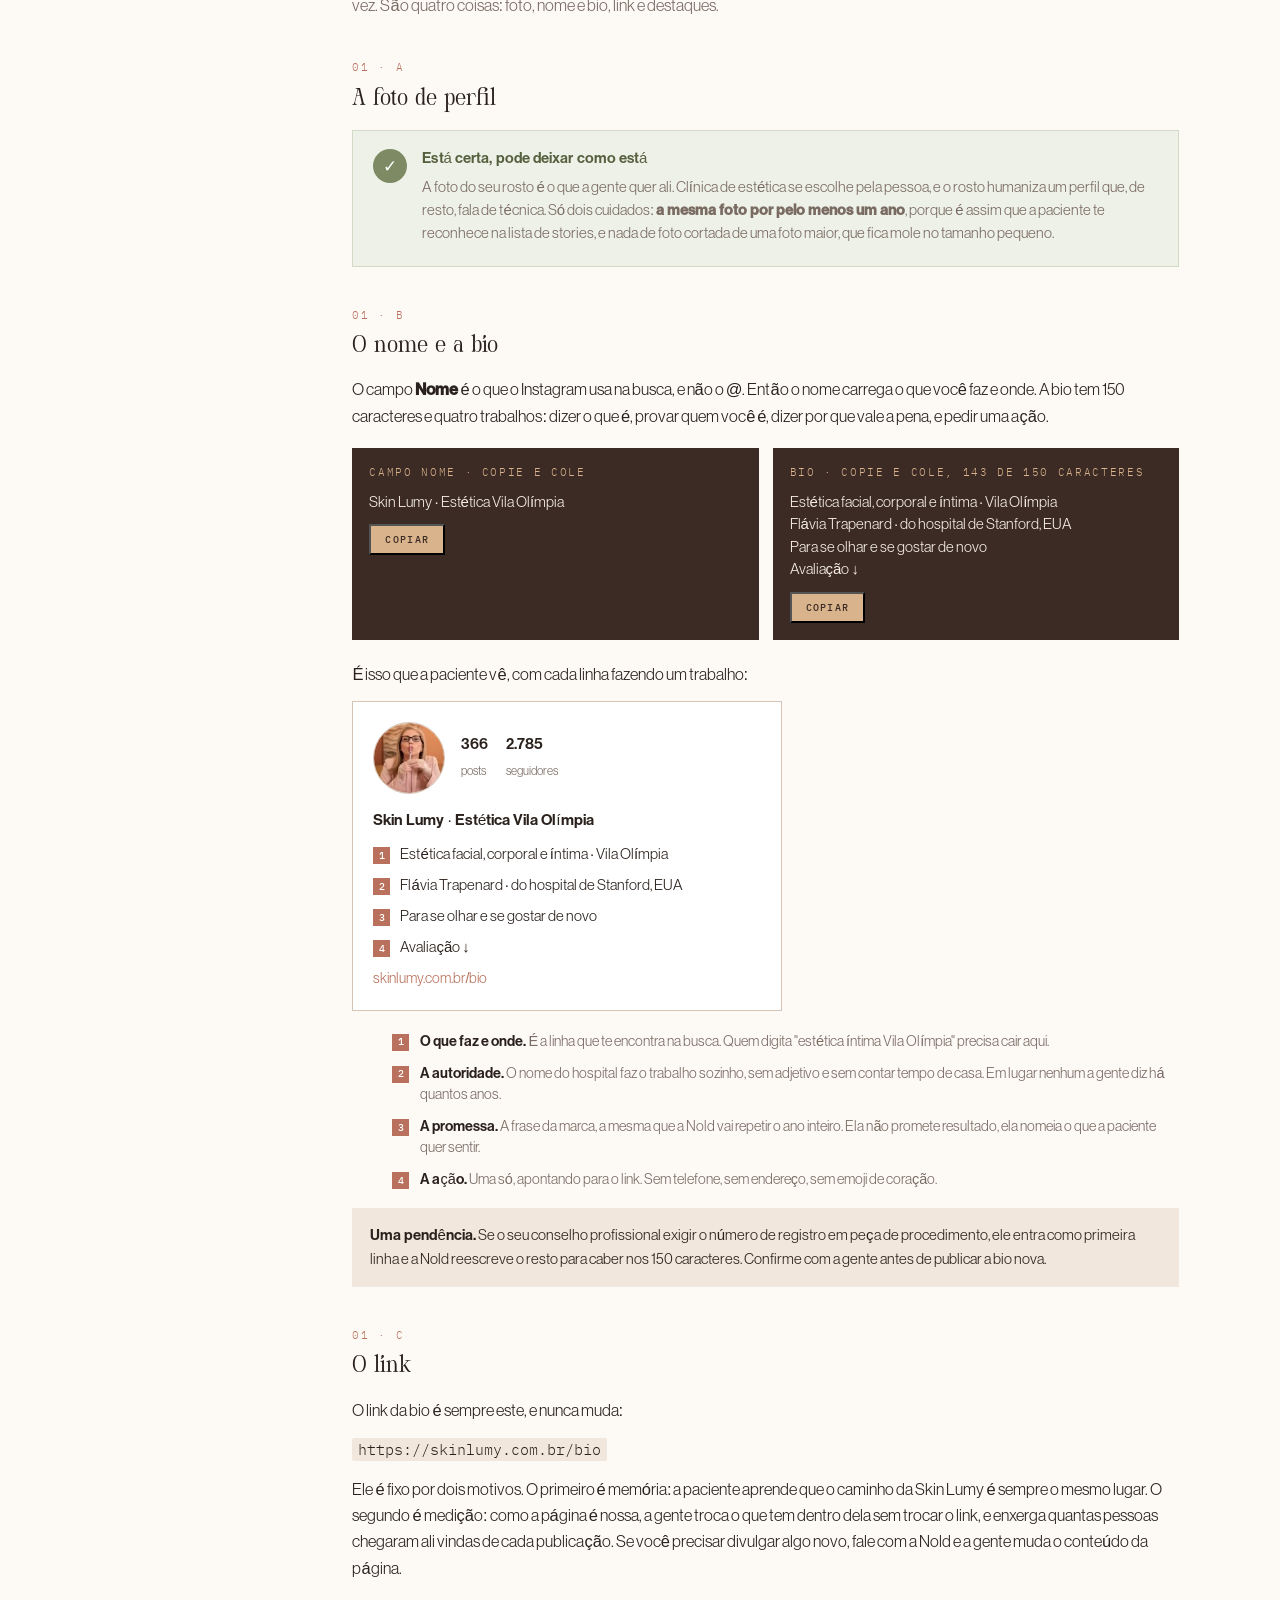
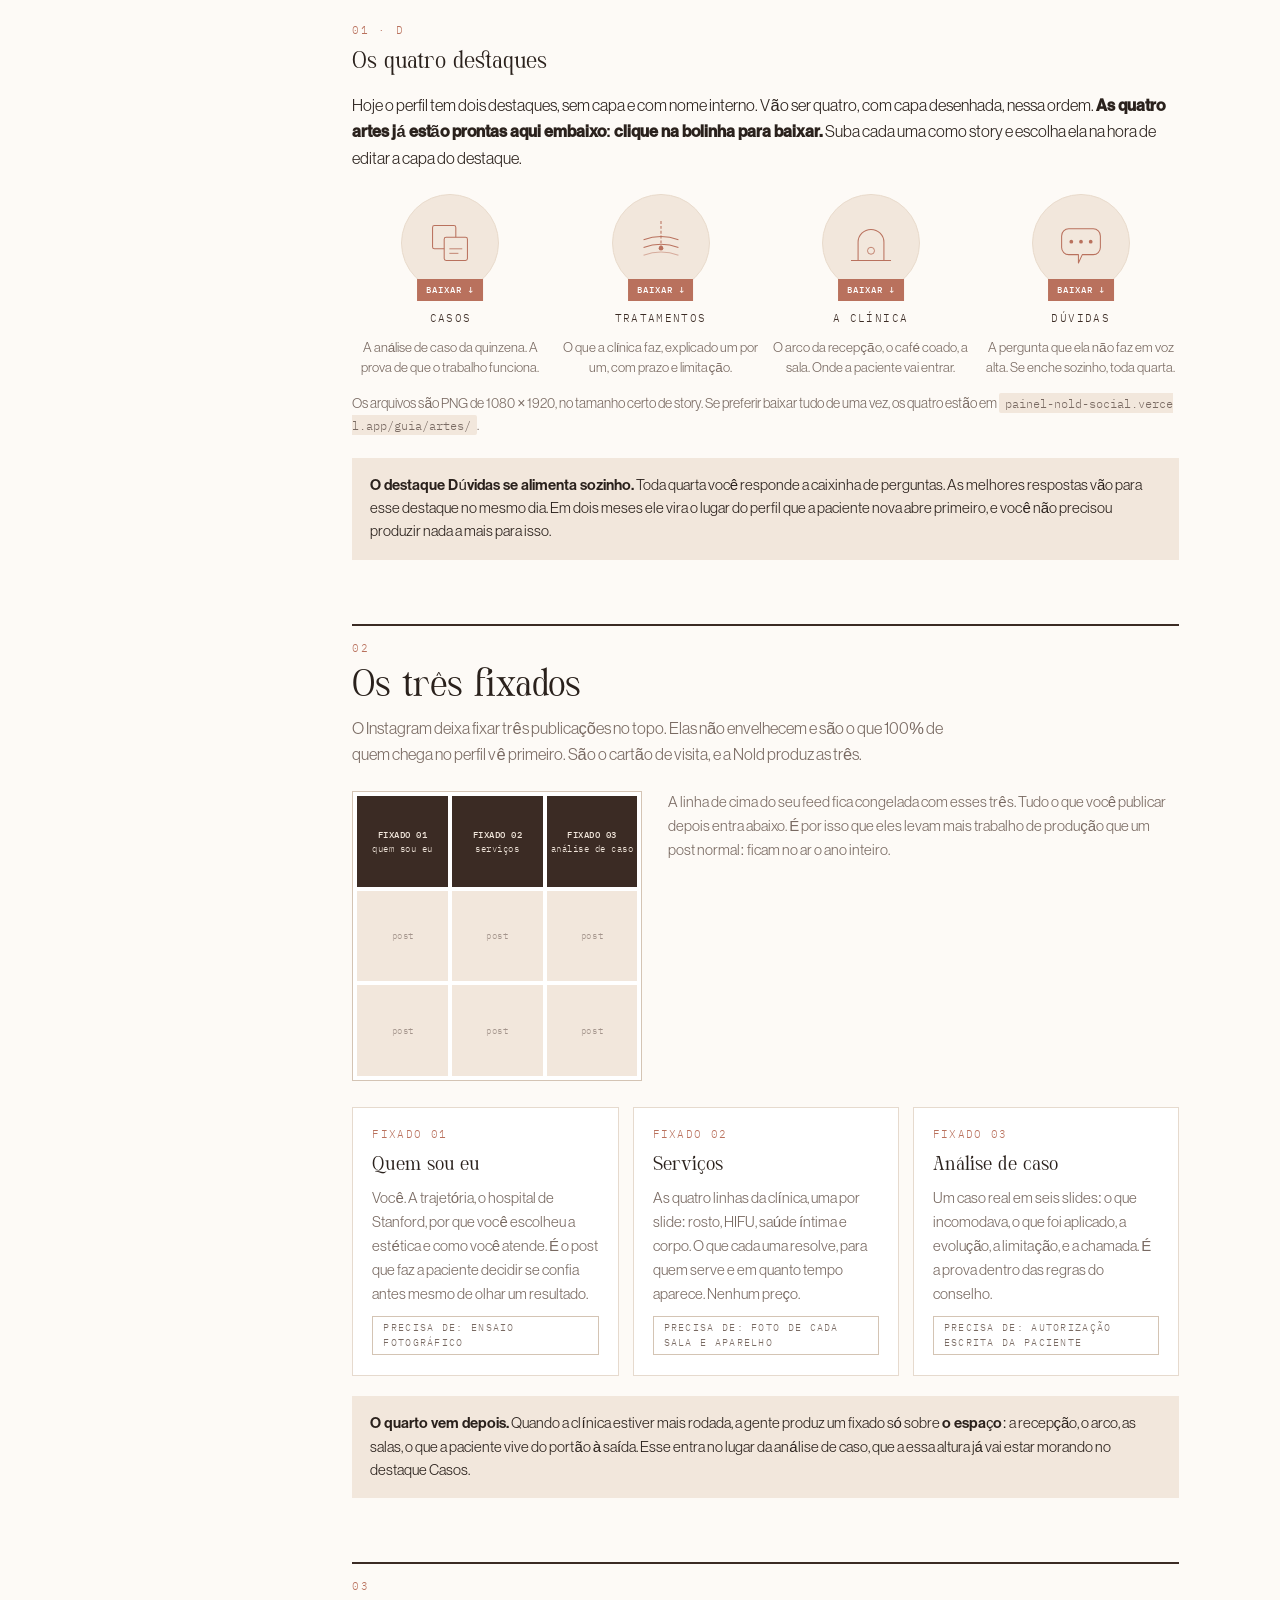
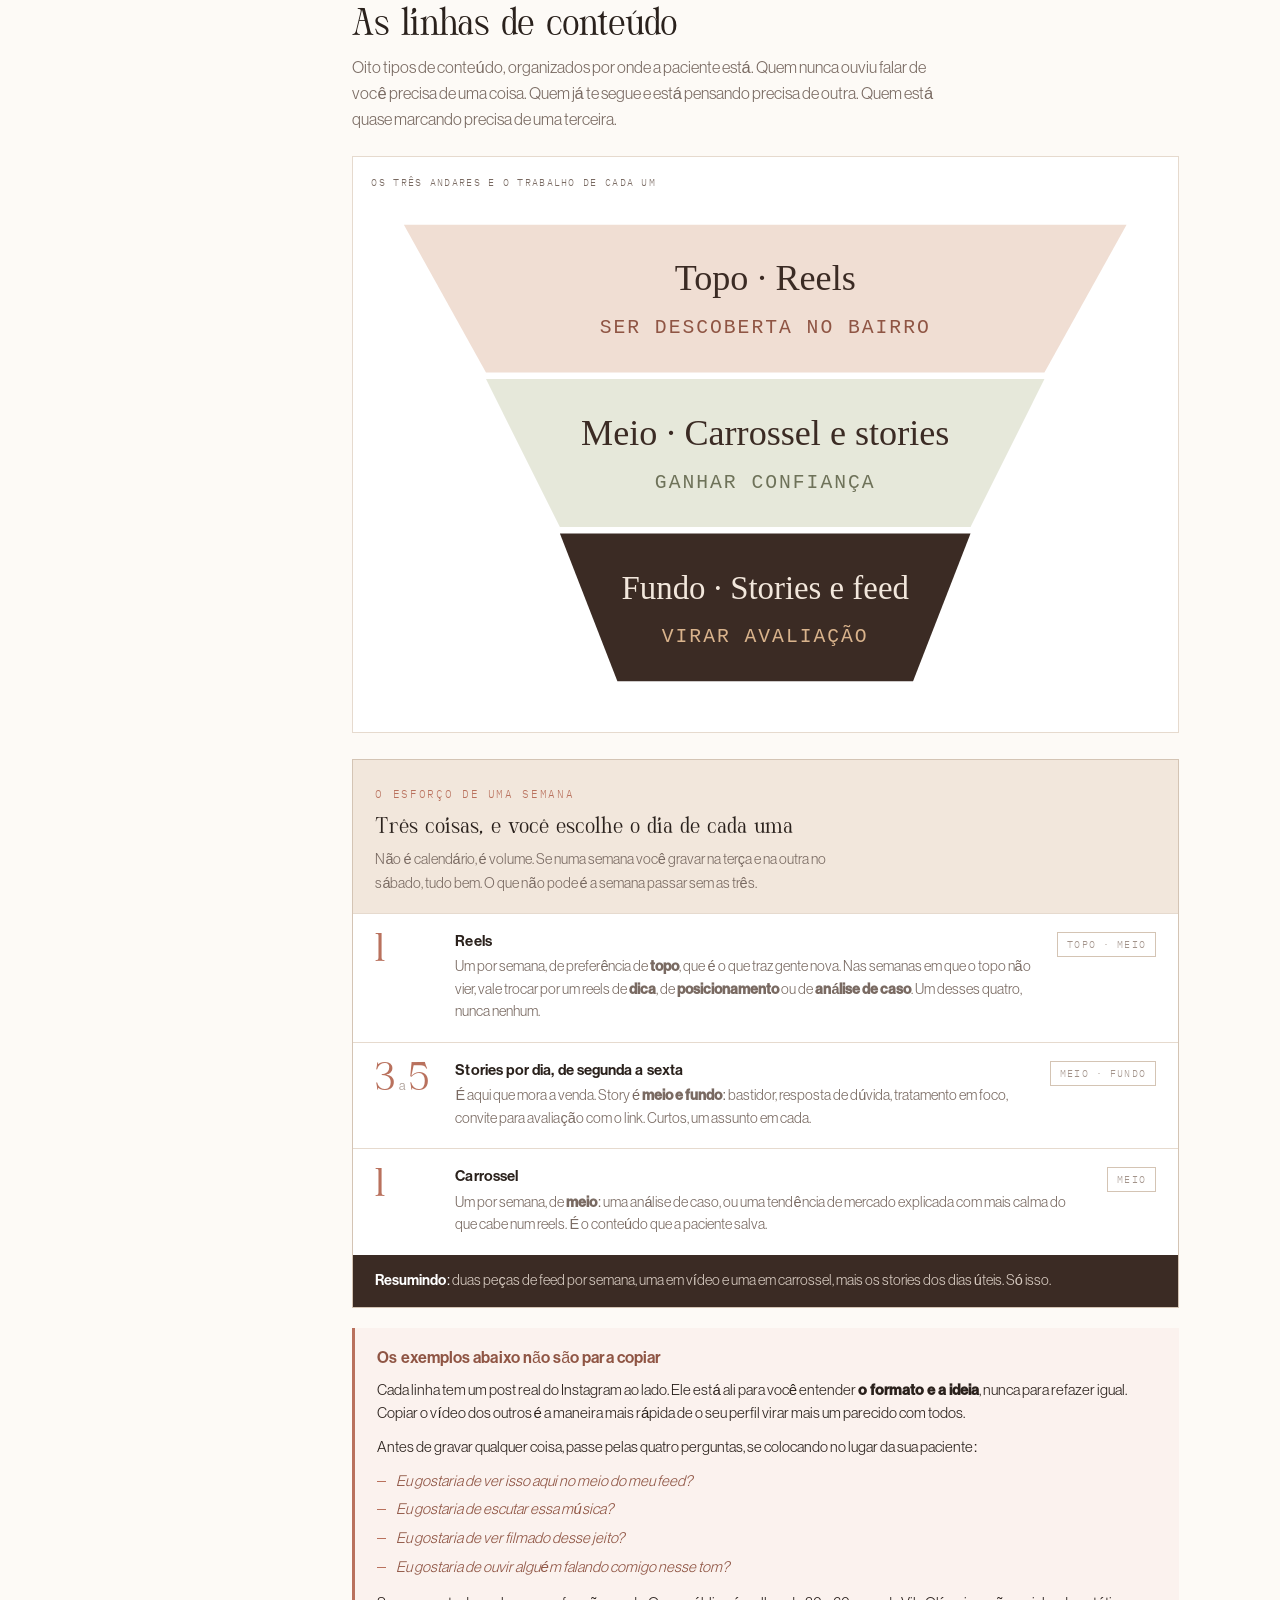
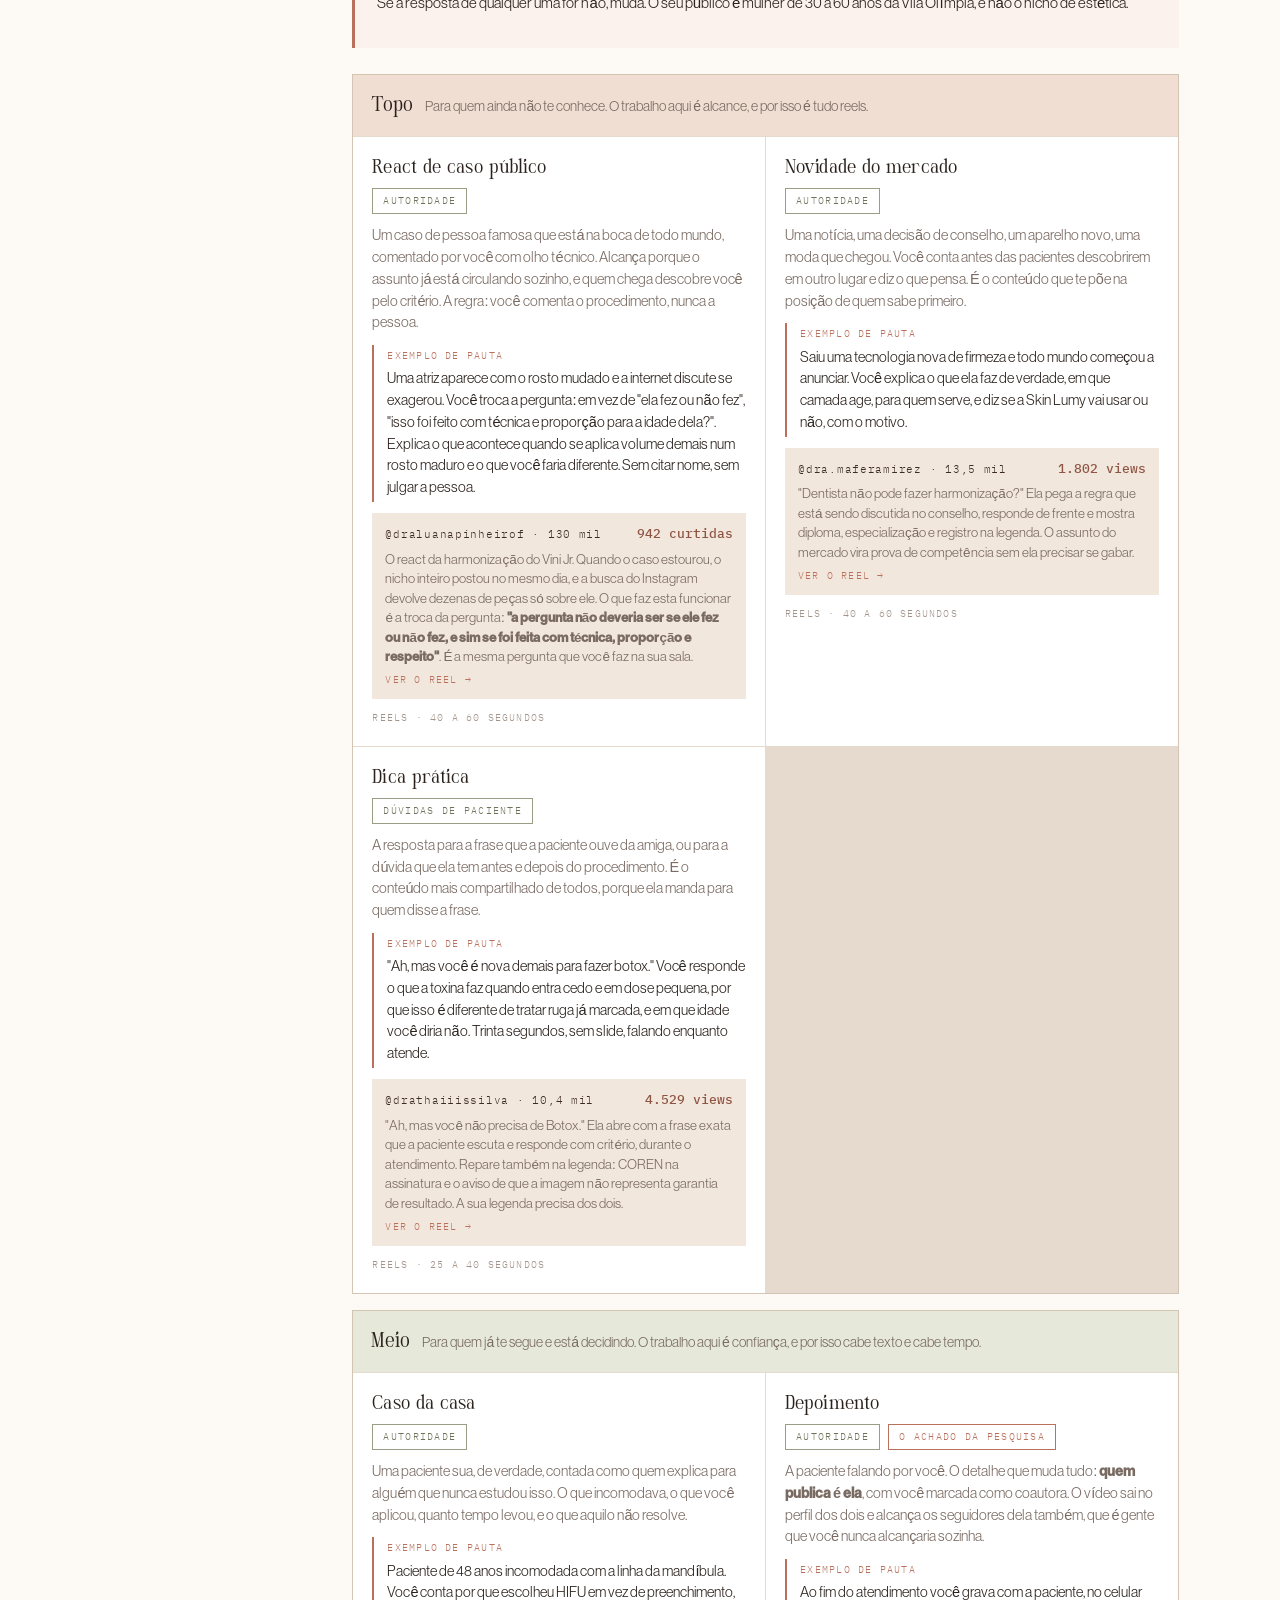
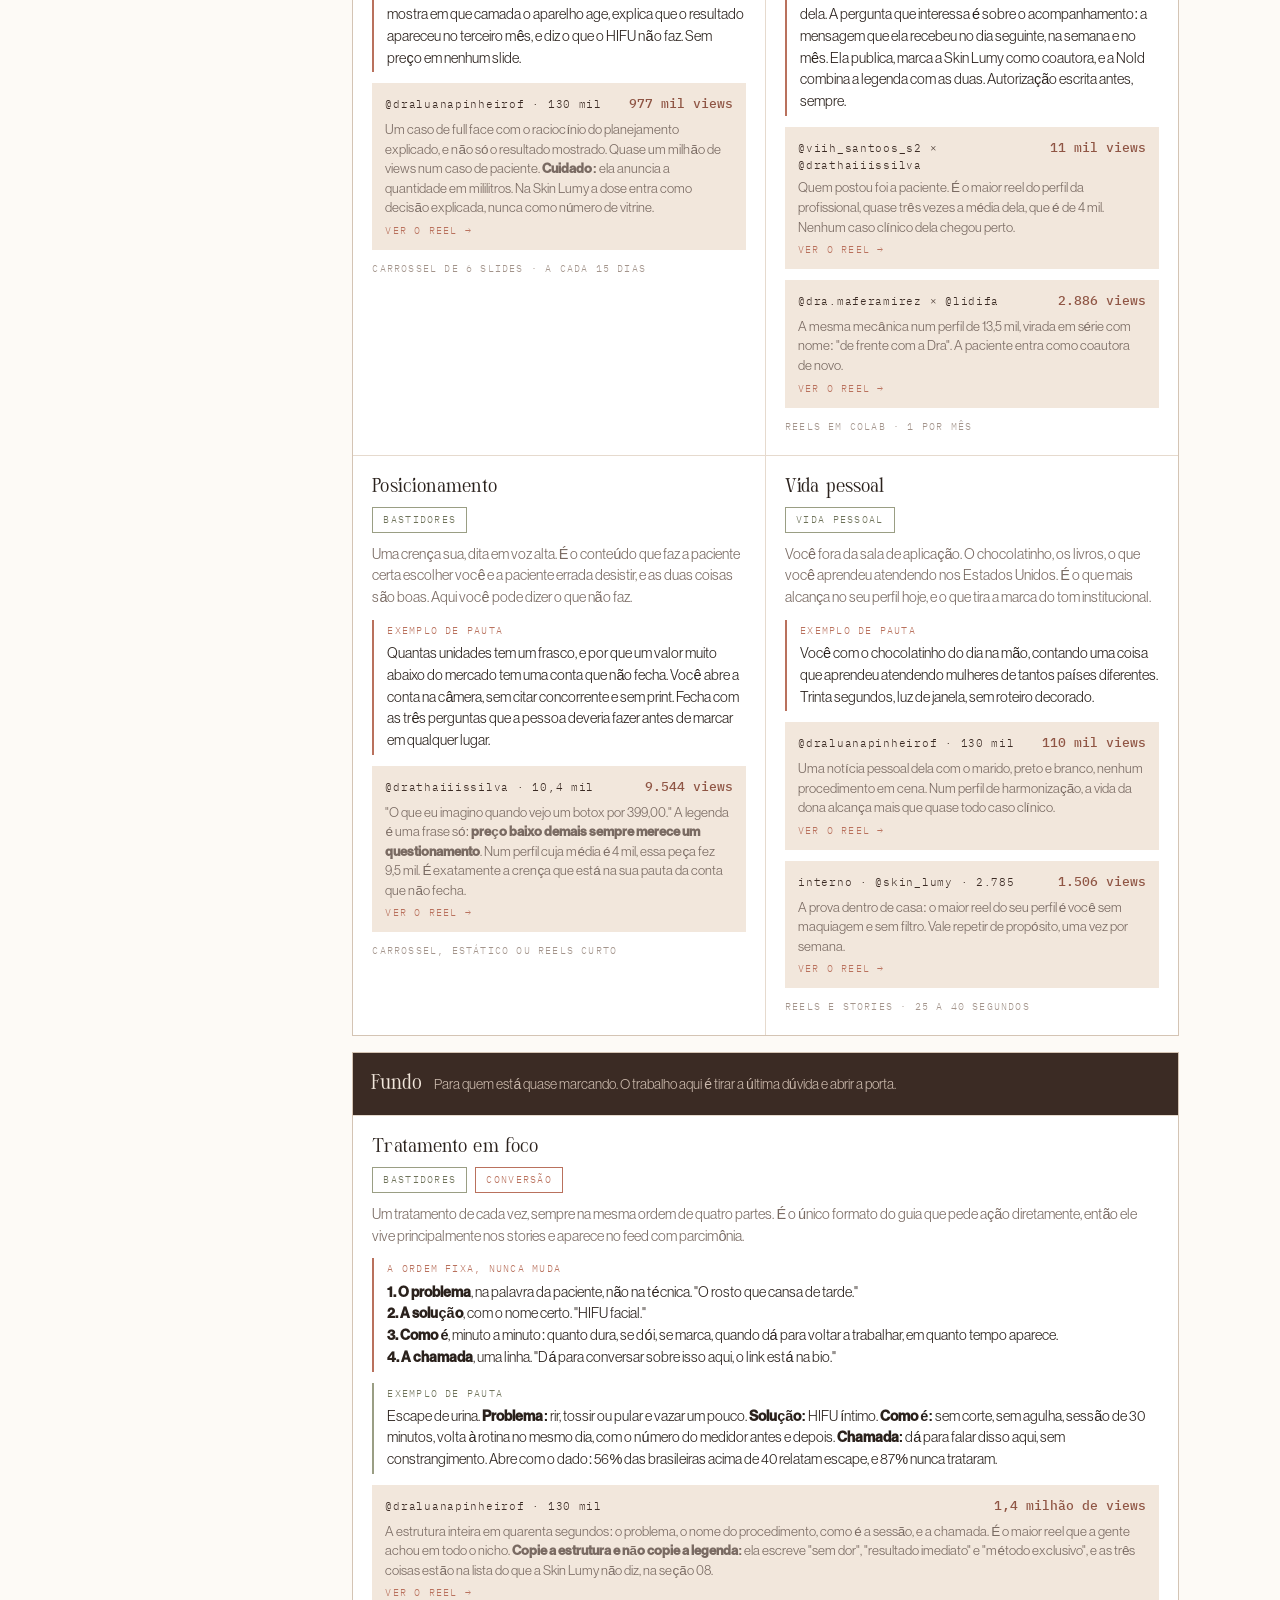
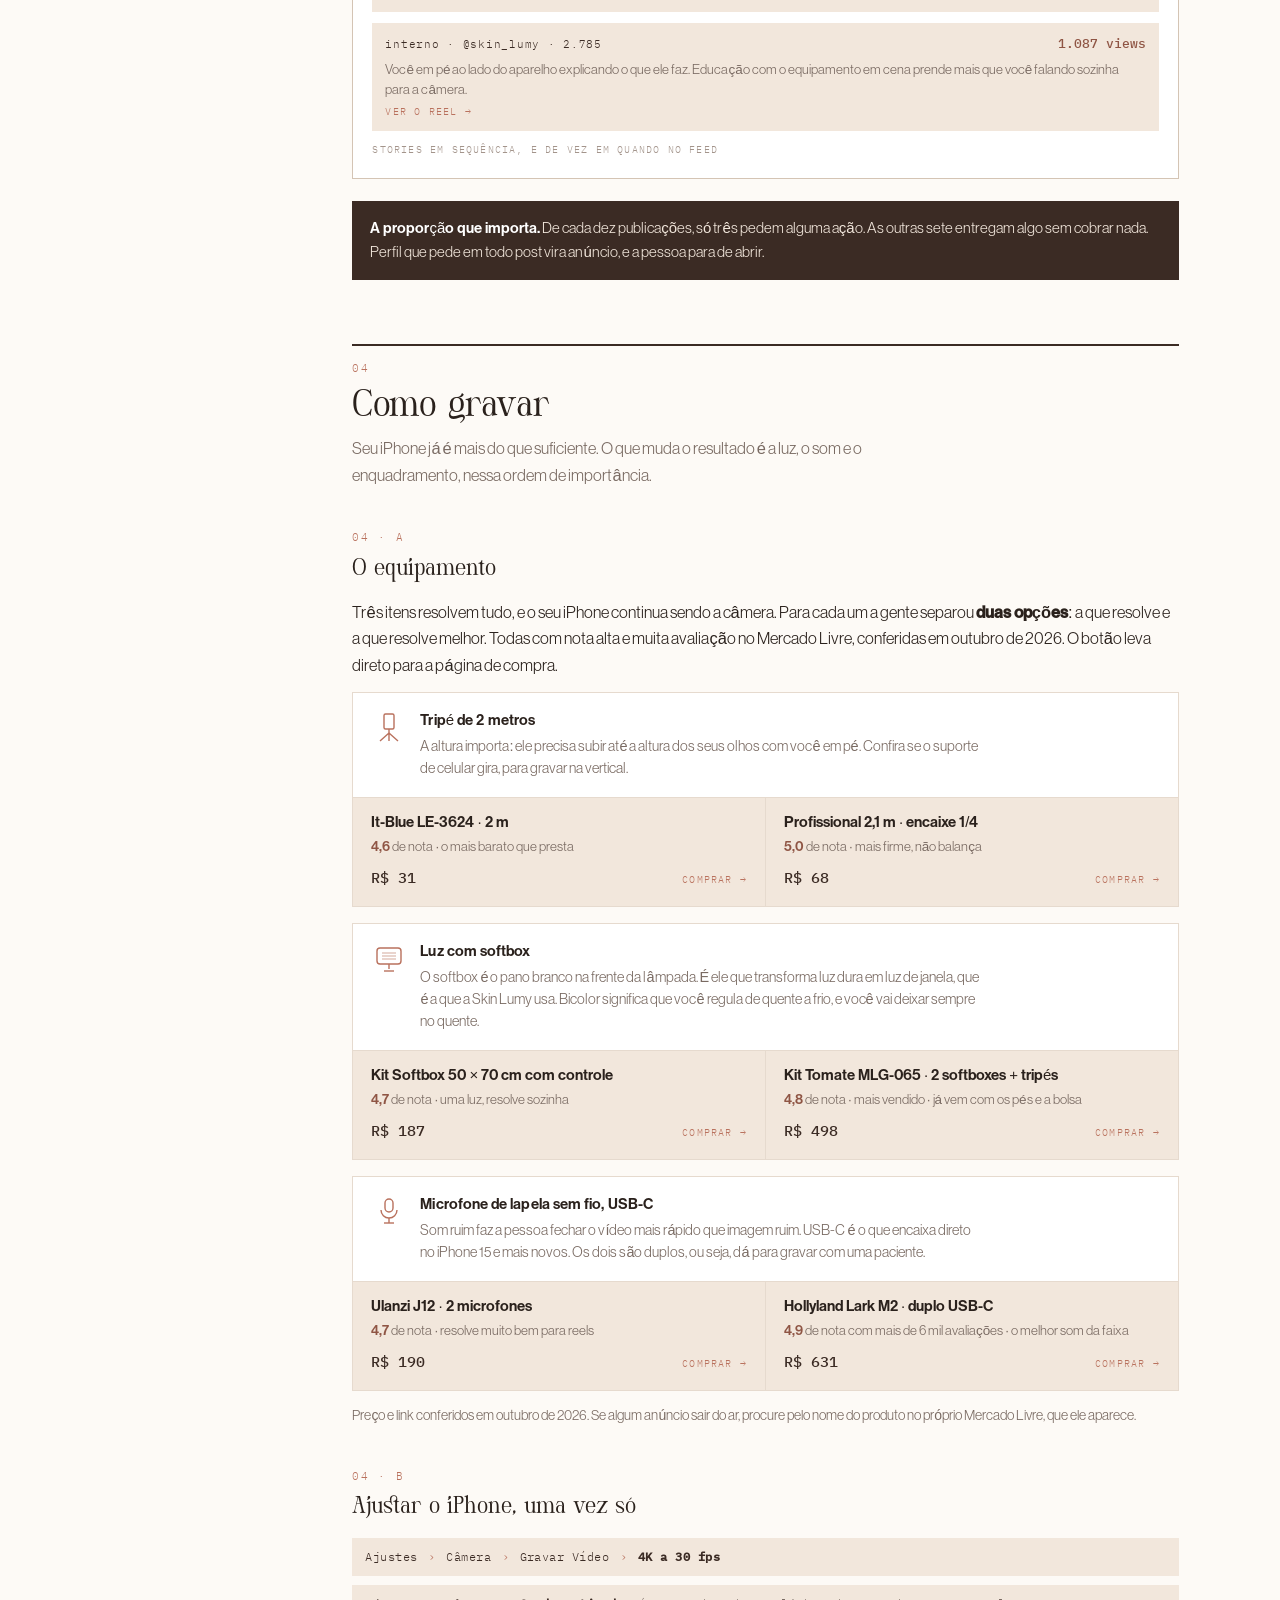
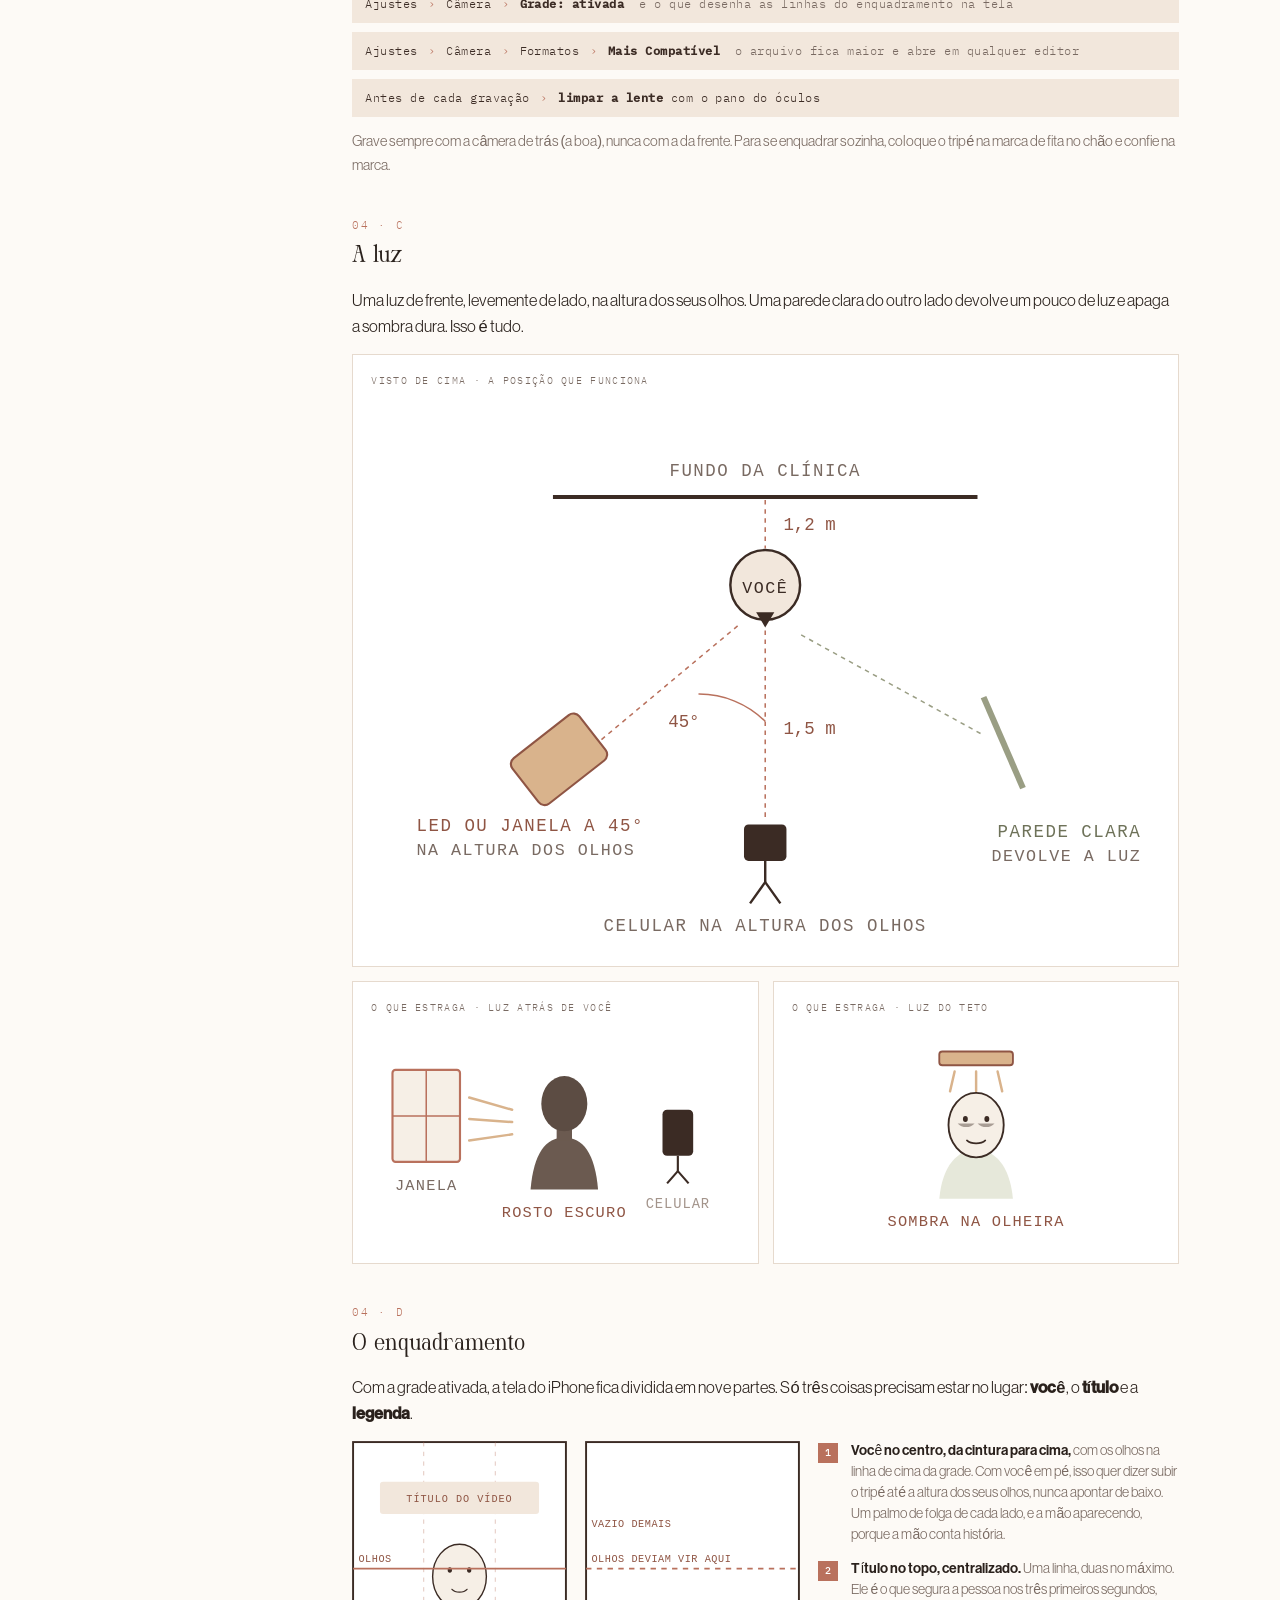
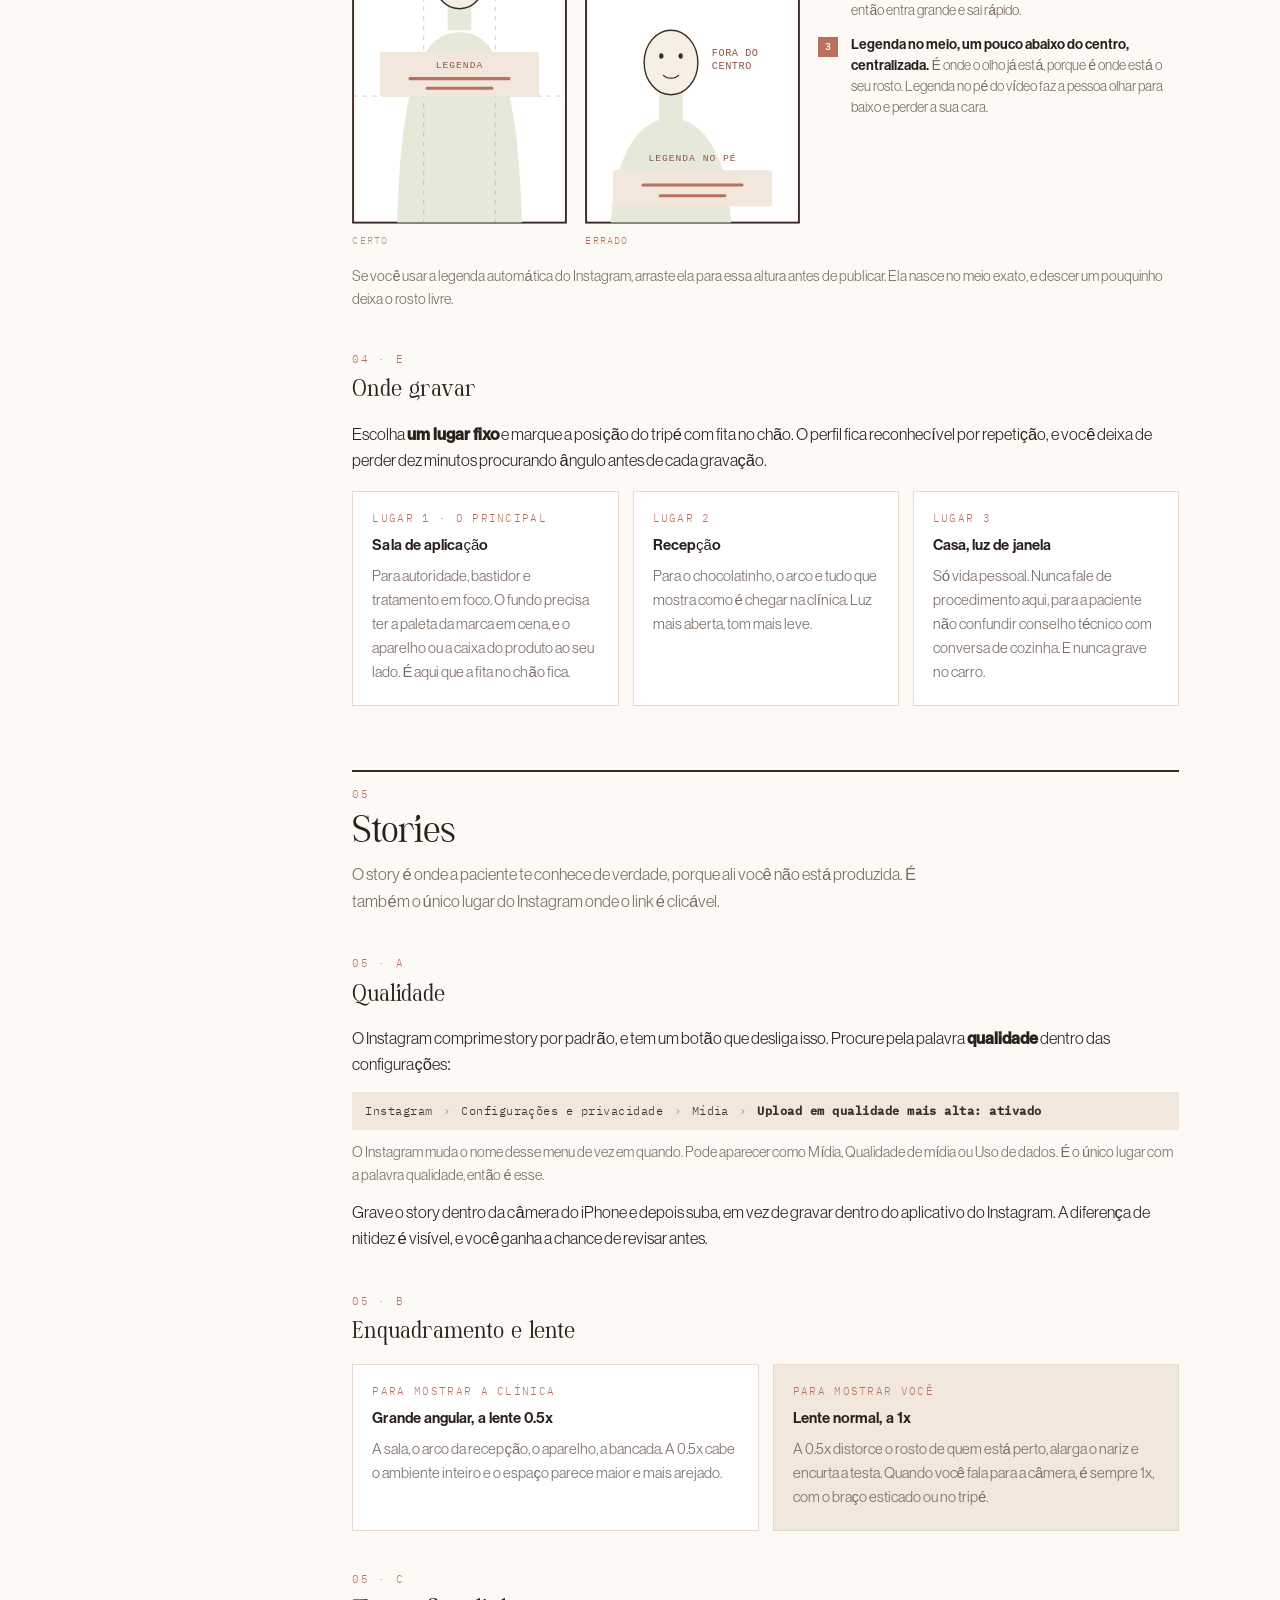
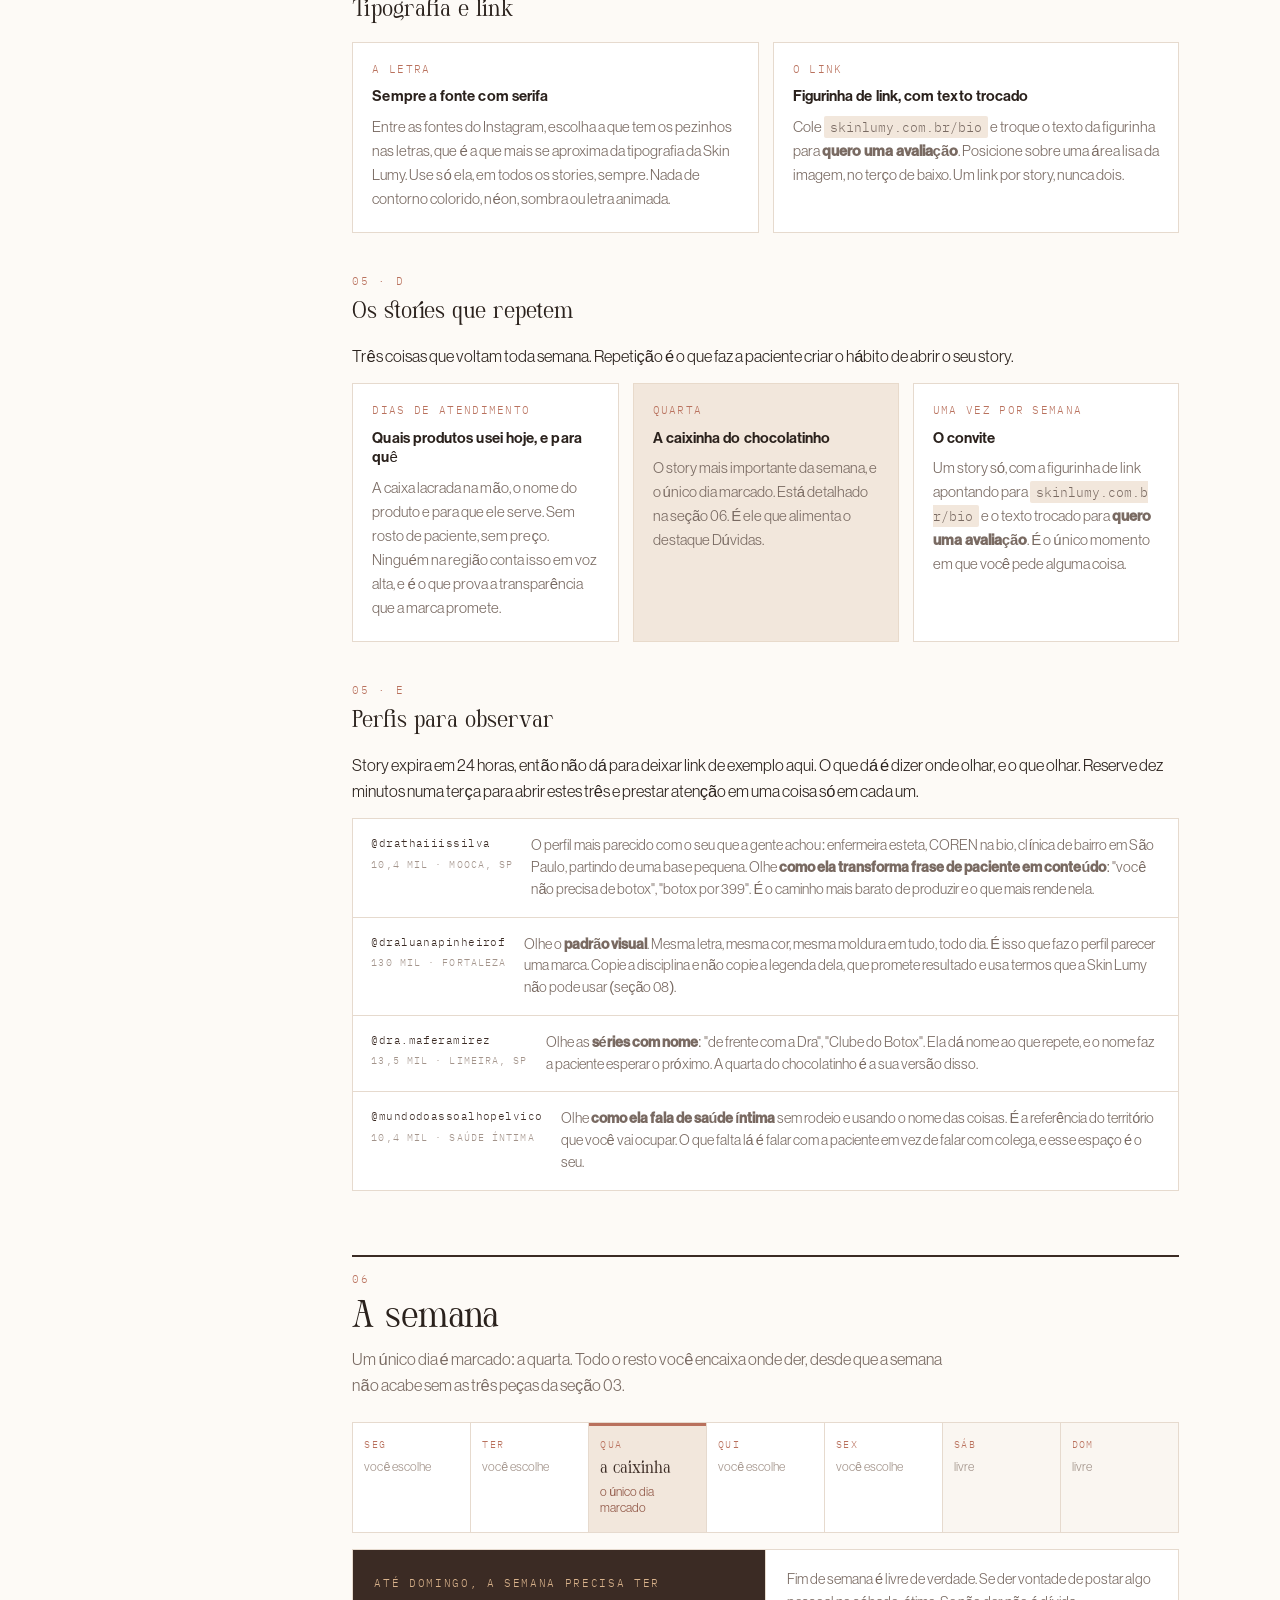
==== commit 69dad93c: "Guia da Skin Lumy: revisão a partir do retorno do Marcelo Divisão de trabalho: campanha é produzida " ====
--- a/guia/skinlumy.html
+++ b/guia/skinlumy.html
@@ -123,6 +123,7 @@
 .card .mono{letter-spacing:.12em}
 .card p{font-size:15px;color:var(--gray);margin:0}
 .card.fill{background:var(--creme);border-color:var(--creme-d)}
+.card .tag{white-space:normal;line-height:1.45;align-self:flex-start;max-width:100%}
 
 /* divisão de trabalho */
 .split{display:grid;grid-template-columns:repeat(auto-fit,minmax(275px,1fr));gap:1px;
@@ -162,6 +163,44 @@
 .ex a:hover{color:var(--terra-d)}
 .whr{font-family:var(--mono);font-size:10px;letter-spacing:.12em;text-transform:uppercase;color:var(--gray-l)}
 
+/* tres regras do enquadramento */
+.rule3{display:grid;grid-template-columns:22px 1fr;gap:11px;align-items:start}
+.rule3 .n3{font-family:var(--mono);font-weight:500;font-size:10px;color:#fff;background:var(--terra);
+  width:20px;height:20px;display:grid;place-items:center;margin-top:2px}
+.rule3 p{font-size:14px;line-height:1.5;color:var(--gray);margin:0}
+.rule3 p b{color:var(--ink);font-weight:500}
+
+/* esforco da semana */
+.effort{border:1px solid var(--line-2);margin-bottom:20px}
+.effort .ehead{padding:20px 22px 18px;border-bottom:1px solid var(--line);background:var(--creme)}
+.effort .ehead h3{margin:8px 0 8px}
+.effort .ehead p{font-size:14.5px;color:var(--gray);margin:0;max-width:62ch}
+.erows{display:grid;gap:1px;background:var(--line)}
+.erow{background:var(--card);padding:18px 22px;display:grid;
+  grid-template-columns:62px 1fr auto;gap:18px;align-items:start}
+.erow .enum{font-family:var(--serif);font-size:40px;line-height:.9;color:var(--terra);
+  display:flex;align-items:baseline;gap:2px}
+.erow .enum .es{font-family:var(--sans);font-size:13px;color:var(--gray-l);padding:0 2px}
+.erow .etx h4{margin-bottom:5px}
+.erow .etx p{font-size:14.5px;color:var(--gray);margin:0;line-height:1.55}
+.erow .etag{font-family:var(--mono);font-size:9.5px;letter-spacing:.12em;text-transform:uppercase;
+  color:var(--gray-l);border:1px solid var(--line-2);padding:4px 9px;white-space:nowrap}
+.efoot{background:var(--cacau);color:#D8CCC2;padding:15px 22px;font-size:14.5px;line-height:1.55}
+.efoot b{color:#fff;font-weight:500}
+@media(max-width:620px){
+  .erow{grid-template-columns:48px 1fr}
+  .erow .enum{font-size:32px}
+  .erow .etag{grid-column:2}
+}
+
+/* aviso de nao copiar */
+.warn{border-left:3px solid var(--terra);background:#FBF2EE;padding:20px 22px 22px;margin-bottom:26px}
+.warn h4{color:var(--terra-d);font-size:16px;margin-bottom:10px}
+.warn p{font-size:15px;color:var(--ink);line-height:1.55;margin:0 0 11px}
+.warn ul{margin:0 0 13px;padding:0;list-style:none;display:flex;flex-direction:column;gap:7px}
+.warn li{font-size:15px;line-height:1.45;padding-left:19px;position:relative;font-style:italic;color:var(--terra-d)}
+.warn li::before{content:'';position:absolute;left:0;top:10px;width:9px;height:1px;background:var(--terra)}
+
 /* perfil mock */
 .mock{background:var(--card);border:1px solid var(--line-2);padding:20px;max-width:430px}
 .mock .mh{display:flex;gap:16px;align-items:center;margin-bottom:14px}
@@ -188,29 +227,63 @@
 .scaleset img,.scaleset .sl{border-radius:50%;border:1px solid var(--line-2);flex:none;object-fit:cover}
 .scalecol{display:flex;flex-direction:column;gap:11px}
 
+/* confirmacao */
+.okbox{display:grid;grid-template-columns:34px 1fr;gap:15px;background:#EEF1E7;
+  border:1px solid #D3DAC5;padding:18px 20px 20px;align-items:start}
+.okbox .ok{width:34px;height:34px;border-radius:50%;background:#7E8A63;color:#fff;
+  display:grid;place-items:center;font-size:17px;line-height:1}
+.okbox h4{color:#56603F;margin-bottom:7px}
+.okbox p{font-size:15px;color:var(--gray);margin:0;line-height:1.55}
+
+/* copia e cola */
+.copyrow{display:grid;grid-template-columns:repeat(auto-fit,minmax(260px,1fr));gap:14px;margin-top:18px}
+.copybox{background:var(--cacau);padding:16px 17px 17px;display:flex;flex-direction:column;gap:10px;min-width:0}
+.copybox .mono.t{color:var(--ouro)}
+.copybox pre{margin:0;font-family:var(--sans);font-weight:300;font-size:15px;line-height:1.5;
+  color:#F7EFE7;white-space:pre-wrap;word-break:break-word}
+.cpbtn{align-self:flex-start;font-family:var(--mono);font-size:10px;letter-spacing:.13em;
+  text-transform:uppercase;color:var(--cacau);background:var(--ouro);padding:7px 14px;cursor:pointer}
+.cpbtn:hover{background:#E8C9A6}
+.cpbtn[data-done]{background:#9AA87E;color:#fff}
+
 /* destaques */
 .hl{display:flex;flex-direction:column;gap:11px;align-items:center;text-align:center}
-.hl .cv{width:92px;height:92px;border-radius:50%;background:var(--creme);
-  border:1px solid var(--creme-d);display:grid;place-items:center}
+.hl .cv{position:relative;width:98px;height:98px;border-radius:50%;background:var(--creme);
+  border:1px solid var(--creme-d);display:grid;place-items:center;margin-bottom:7px}
+.hl a.cv:hover{background:#EBDCCB;border-color:var(--terra)}
+.hl .cv .dl{position:absolute;left:50%;transform:translateX(-50%);bottom:-10px;
+  background:var(--terra);color:#fff;font-family:var(--mono);font-weight:500;font-size:9px;
+  letter-spacing:.11em;text-transform:uppercase;padding:4px 9px;white-space:nowrap}
 .hl .nmh{font-family:var(--mono);font-size:10.5px;letter-spacing:.13em;text-transform:uppercase;color:var(--cacau)}
 .hl p{font-size:13.5px;color:var(--gray);line-height:1.45;margin:0}
 
 /* fixados grid */
 .pins{display:grid;grid-template-columns:repeat(3,1fr);gap:4px;max-width:330px;
   border:1px solid var(--line-2);padding:4px;background:var(--card)}
-.pins div{aspect-ratio:1;background:var(--creme);display:grid;place-items:center;
-  font-family:var(--mono);font-size:9px;letter-spacing:.08em;color:var(--gray-l);text-align:center;padding:4px}
+.pins div{aspect-ratio:1;background:var(--creme);display:flex;flex-direction:column;
+  align-items:center;justify-content:center;gap:3px;overflow:hidden;
+  font-family:var(--mono);font-size:8.5px;letter-spacing:.06em;line-height:1.3;
+  color:var(--gray-l);text-align:center;padding:6px 4px}
+.pins div b{font-weight:500;display:block}
 .pins div.p{background:var(--cacau);color:var(--creme)}
 
 /* equipamento */
-.kit{display:grid;gap:1px;background:var(--line);border:1px solid var(--line)}
-.kitrow{background:var(--card);padding:16px 18px;display:grid;
-  grid-template-columns:30px 1fr auto;gap:14px;align-items:start}
-.kitrow .ic{width:30px;height:30px;color:var(--terra)}
-.kitrow .tx h4{margin-bottom:4px}
-.kitrow .tx p{font-size:14px;color:var(--gray);margin:0}
-.kitrow .pr{font-family:var(--mono);font-weight:500;font-size:12.5px;color:var(--cacau);white-space:nowrap;text-align:right}
-@media(max-width:520px){.kitrow{grid-template-columns:28px 1fr}.kitrow .pr{grid-column:2;text-align:left}}
+.kit2{display:flex;flex-direction:column;gap:16px}
+.kitgrp{border:1px solid var(--line);background:var(--card)}
+.kitlbl{display:grid;grid-template-columns:32px 1fr;gap:15px;padding:18px 20px 16px;align-items:start}
+.kitlbl .ic{width:32px;height:32px;color:var(--terra)}
+.kitlbl h4{margin-bottom:5px}
+.kitlbl p{font-size:14.5px;color:var(--gray);margin:0;line-height:1.55;max-width:70ch}
+.prods{display:grid;grid-template-columns:repeat(auto-fit,minmax(250px,1fr));gap:1px;
+  background:var(--line);border-top:1px solid var(--line)}
+.prod{background:var(--creme);padding:15px 18px 16px;display:flex;flex-direction:column;gap:6px;min-width:0}
+.prod:hover{background:#EBDCCB}
+.prod .pnm{font-weight:500;font-size:15px;line-height:1.3}
+.prod .pmeta{font-size:13.5px;color:var(--gray);line-height:1.4}
+.prod .pmeta b{color:var(--terra-d);font-weight:500}
+.prod .ppr{display:flex;justify-content:space-between;align-items:baseline;gap:12px;
+  font-family:var(--mono);font-weight:500;font-size:15px;color:var(--cacau);margin-top:3px}
+.prod .ppr span{font-weight:300;font-size:10px;letter-spacing:.12em;text-transform:uppercase;color:var(--terra)}
 
 /* caminho de ajuste */
 .path{display:flex;flex-direction:column;gap:9px}
@@ -231,14 +304,29 @@
 .frames .no{color:var(--terra)}
 
 /* semana */
-.week{display:grid;grid-template-columns:repeat(7,1fr);gap:1px;background:var(--line);border:1px solid var(--line)}
-.week>div{background:var(--card);padding:12px 11px 15px;min-width:0;display:flex;flex-direction:column;gap:7px}
-.week>div.hi{background:var(--creme)}
-.week .d{font-family:var(--mono);font-size:10px;letter-spacing:.12em;text-transform:uppercase;color:var(--terra)}
-.week .it{font-size:13px;line-height:1.35;color:var(--ink)}
-.week .it.s{color:var(--gray)}
-@media(max-width:860px){.week{grid-template-columns:repeat(2,1fr)}}
-@media(max-width:420px){.week{grid-template-columns:1fr}}
+.weekstrip{display:grid;grid-template-columns:repeat(7,1fr);gap:1px;background:var(--line);
+  border:1px solid var(--line);margin-bottom:16px}
+.weekstrip>div{background:var(--card);padding:14px 11px 16px;min-width:0;
+  display:flex;flex-direction:column;gap:6px;align-items:flex-start}
+.weekstrip>div.off{background:#FAF6F1}
+.weekstrip>div.fix{background:var(--creme);border-top:3px solid var(--terra);padding-top:11px}
+.weekstrip .d{font-family:var(--mono);font-size:10px;letter-spacing:.13em;text-transform:uppercase;color:var(--terra)}
+.weekstrip .fixo{font-family:var(--serif);font-size:17px;line-height:1.1;color:var(--cacau)}
+.weekstrip .free{font-size:12.5px;line-height:1.3;color:var(--gray-l)}
+.weekstrip>div.fix .free{color:var(--terra-d)}
+@media(max-width:820px){.weekstrip{grid-template-columns:repeat(2,1fr)}}
+@media(max-width:420px){.weekstrip{grid-template-columns:1fr}}
+
+.weeksum{display:grid;grid-template-columns:repeat(auto-fit,minmax(270px,1fr));gap:1px;
+  background:var(--line);border:1px solid var(--line)}
+.weeksum>div{background:var(--cacau);color:#D8CCC2;padding:19px 21px 22px}
+.weeksum>div .mono.t{color:var(--ouro)}
+.weeksum ul{margin:13px 0 0;padding:0;list-style:none;display:flex;flex-direction:column;gap:9px}
+.weeksum li{font-size:15px;line-height:1.45;padding-left:18px;position:relative}
+.weeksum li b{color:#fff;font-weight:500}
+.weeksum li::before{content:'';position:absolute;left:0;top:9px;width:9px;height:1px;background:var(--ouro)}
+.weeksum>p{background:var(--card);color:var(--gray);padding:19px 21px 22px;font-size:14.5px;
+  line-height:1.55;margin:0}
 
 /* hooks sim/nao */
 .hooks{display:grid;grid-template-columns:repeat(auto-fit,minmax(265px,1fr));gap:1px;
@@ -367,33 +455,47 @@
         <div class="bhead">
           <span class="n">00</span>
           <h2>Como usar este guia</h2>
-          <p>Cada seção resolve uma dúvida. Quando você for gravar, abra a 04.
-          Quando for subir story, abra a 05. Quando bater dúvida se pode publicar, abra a 08.</p>
+          <p>Cada seção resolve uma dúvida. Quando você for gravar, abra a 04. Quando for
+          subir story, abra a 05. Quando bater dúvida se pode publicar, abra a 08.</p>
         </div>
 
         <div class="split">
           <div>
-            <span class="mono t">A Nold faz</span>
+            <span class="mono t">Campanha · a Nold faz inteiro</span>
+            <p style="font-size:14.5px;color:var(--gray);margin:10px 0 0">Tudo que faz
+            parte de uma campanha no ar sai pronto da nossa mão. Você só aprova e a gente
+            publica.</p>
             <ul>
-              <li>Estratégia, pautas e calendário do mês</li>
-              <li>Roteiro de cada vídeo, com o que falar e em que ordem</li>
-              <li>Edição, corte, legenda queimada e trilha</li>
-              <li>Carrosséis, cards, capas de reels e as quatro capas de destaque</li>
-              <li>Legenda de cada publicação e a revisão de conformidade</li>
+              <li>Conceito, pauta e roteiro</li>
+              <li>Gravação, com a nossa equipe na clínica</li>
+              <li>Edição, corte, legenda e trilha</li>
+              <li>Capa, carrossel, card e arte</li>
+              <li>Legenda da publicação e revisão de conformidade</li>
               <li>Os três posts fixados do topo do perfil</li>
             </ul>
           </div>
           <div class="them">
-            <span class="mono t">Você faz</span>
+            <span class="mono t">Dia a dia · você faz inteiro</span>
+            <p style="font-size:14.5px;color:var(--gray);margin:10px 0 0">O conteúdo que
+            nasce da sua cabeça é seu do começo ao fim. A gente entra só com formato, tema
+            e ideia, e este guia é isso.</p>
             <ul>
-              <li>Gravar o que está no roteiro: dois blocos de 30 minutos por semana</li>
-              <li>Mandar o arquivo original, sem passar por WhatsApp</li>
-              <li>Subir os stories do dia, de segunda a sexta</li>
-              <li>Responder a caixinha na quarta, comendo o chocolatinho</li>
-              <li>Aprovar as peças antes de publicar</li>
+              <li>Decidir o assunto, dentro das linhas da seção 03</li>
+              <li>Gravar, com o enquadramento e a luz da seção 04</li>
+              <li>Editar e legendar, inclusive com a legenda automática do Instagram</li>
+              <li>Escrever e publicar</li>
+              <li>Subir os stories do dia e responder a caixinha de quarta</li>
               <li>Guardar a autorização escrita de cada paciente que aparece</li>
             </ul>
           </div>
+        </div>
+
+        <div class="note" style="margin-top:16px">
+          <b>Não existe calendário aqui, e é de propósito.</b> Calendário de conteúdo
+          sempre acaba atrasado, e aí o atraso vira culpa e a culpa vira perfil parado. O
+          que existe é um <b>volume por semana</b>, na seção 06. Você escolhe o dia, o
+          assunto e a hora. O volume é baixo de propósito, para caber numa agenda de quem
+          atende o dia inteiro.
         </div>
 
         <div class="note" style="margin-top:16px">
@@ -414,57 +516,46 @@
 
         <!-- foto -->
         <div class="sub"><span class="mono t">01 · a</span><h3>A foto de perfil</h3></div>
-        <p>A conta é da clínica, então a foto de perfil é o símbolo <b>SL</b>, em terracota
-        sobre creme. O seu rosto aparece em todo o resto: capa de reels, destaques, feed,
-        stories. A razão é de tamanho.</p>
-
-        <div class="dia">
-          <div class="cap">O mesmo avatar nos tamanhos reais em que o Instagram mostra</div>
-          <div class="scale">
-            <div class="scalecol">
-              <div class="scaleset">
-                <img src="../img/skinlumy/avatar.webp" alt="" style="width:88px;height:88px">
-                <img src="../img/skinlumy/avatar.webp" alt="" style="width:56px;height:56px">
-                <img src="../img/skinlumy/avatar.webp" alt="" style="width:36px;height:36px">
-                <img src="../img/skinlumy/avatar.webp" alt="" style="width:24px;height:24px">
-              </div>
-              <span class="mono">Foto · aos 24px já não se lê mais nada</span>
-            </div>
-            <div class="scalecol">
-              <div class="scaleset">
-                <span class="sl" style="width:88px;height:88px;background:#F2E7DC;display:grid;place-items:center">
-                  <svg viewBox="0 0 48 48" style="width:52px" aria-hidden="true"><text x="24" y="32" text-anchor="middle" font-family="Georgia,serif" font-size="25" letter-spacing="-1" fill="#B9715D">SL</text></svg>
-                </span>
-                <span class="sl" style="width:56px;height:56px;background:#F2E7DC;display:grid;place-items:center">
-                  <svg viewBox="0 0 48 48" style="width:33px" aria-hidden="true"><text x="24" y="32" text-anchor="middle" font-family="Georgia,serif" font-size="25" letter-spacing="-1" fill="#B9715D">SL</text></svg>
-                </span>
-                <span class="sl" style="width:36px;height:36px;background:#F2E7DC;display:grid;place-items:center">
-                  <svg viewBox="0 0 48 48" style="width:21px" aria-hidden="true"><text x="24" y="32" text-anchor="middle" font-family="Georgia,serif" font-size="25" letter-spacing="-1" fill="#B9715D">SL</text></svg>
-                </span>
-                <span class="sl" style="width:24px;height:24px;background:#F2E7DC;display:grid;place-items:center">
-                  <svg viewBox="0 0 48 48" style="width:14px" aria-hidden="true"><text x="24" y="32" text-anchor="middle" font-family="Georgia,serif" font-size="25" letter-spacing="-1" fill="#B9715D">SL</text></svg>
-                </span>
-              </div>
-              <span class="mono">Símbolo · aos 24px continua reconhecível</span>
-            </div>
-          </div>
-        </div>
-        <p class="muted" style="font-size:14.5px;margin-top:12px">Na lista de stories, no
-        comentário e na busca, o avatar aparece com 24 a 36 pixels. Um rosto nesse tamanho
-        vira um borrão bege. Um símbolo sobrevive, e é repetindo ele que o SL vira o ícone
-        da clínica no bairro.</p>
+        <div class="okbox">
+          <span class="ok">✓</span>
+          <div>
+            <h4>Está certa, pode deixar como está</h4>
+            <p>A foto do seu rosto é o que a gente quer ali. Clínica de estética se escolhe
+            pela pessoa, e o rosto humaniza um perfil que, de resto, fala de técnica. Só
+            dois cuidados: <b>a mesma foto por pelo menos um ano</b>, porque é assim que a
+            paciente te reconhece na lista de stories, e nada de foto cortada de uma foto
+            maior, que fica mole no tamanho pequeno.</p>
+          </div>
+        </div>
 
         <!-- bio -->
         <div class="sub"><span class="mono t">01 · b</span><h3>O nome e a bio</h3></div>
         <p>O campo <b>Nome</b> é o que o Instagram usa na busca, e não o @. Então o nome
-        carrega o que você faz e onde. A bio tem 150 caracteres e quatro trabalhos:
-        dizer o que é, provar quem você é, mostrar o diferencial e pedir uma ação.</p>
+        carrega o que você faz e onde. A bio tem 150 caracteres e quatro trabalhos: dizer
+        o que é, provar quem você é, dizer por que vale a pena, e pedir uma ação.</p>
+
+        <div class="copyrow">
+          <div class="copybox">
+            <span class="mono t">Campo Nome · copie e cole</span>
+            <pre id="cp-nome">Skin Lumy · Estética Vila Olímpia</pre>
+            <button class="cpbtn" data-cp="cp-nome">copiar</button>
+          </div>
+          <div class="copybox">
+            <span class="mono t">Bio · copie e cole, 143 de 150 caracteres</span>
+            <pre id="cp-bio">Estética facial, corporal e íntima · Vila Olímpia
+Flávia Trapenard · do hospital de Stanford, EUA
+Para se olhar e se gostar de novo
+Avaliação ↓</pre>
+            <button class="cpbtn" data-cp="cp-bio">copiar</button>
+          </div>
+        </div>
+
+        <p style="margin-top:22px">É isso que a paciente vê, com cada linha fazendo um
+        trabalho:</p>
 
         <div class="mock">
           <div class="mh">
-            <span class="mav">
-              <svg viewBox="0 0 48 48" style="width:44px" aria-hidden="true"><text x="24" y="32" text-anchor="middle" font-family="Georgia,serif" font-size="25" letter-spacing="-1" fill="#B9715D">SL</text></svg>
-            </span>
+            <img class="mav" src="../img/skinlumy/avatar.webp" alt="Flávia Trapenard">
             <div class="mstat">
               <div><b>366</b><span>posts</span></div>
               <div><b>2.785</b><span>seguidores</span></div>
@@ -472,8 +563,8 @@
           </div>
           <div class="bioname">Skin Lumy · Estética Vila Olímpia</div>
           <div class="bioline"><span class="bn">1</span><span>Estética facial, corporal e íntima · Vila Olímpia</span></div>
-          <div class="bioline"><span class="bn">2</span><span>Flávia Trapenard · Stanford e hospitais dos EUA</span></div>
-          <div class="bioline"><span class="bn">3</span><span>Mostro o que aplico e acompanho depois</span></div>
+          <div class="bioline"><span class="bn">2</span><span>Flávia Trapenard · do hospital de Stanford, EUA</span></div>
+          <div class="bioline"><span class="bn">3</span><span>Para se olhar e se gostar de novo</span></div>
           <div class="bioline"><span class="bn">4</span><span>Avaliação ↓</span></div>
           <div class="biolink">skinlumy.com.br/bio</div>
         </div>
@@ -481,22 +572,20 @@
         <ol class="annot">
           <li><span class="bn">1</span><span><b>O que faz e onde.</b> É a linha que te
           encontra na busca. Quem digita "estética íntima Vila Olímpia" precisa cair aqui.</span></li>
-          <li><span class="bn">2</span><span><b>A autoridade.</b> Ter vindo de grandes
-          hospitais dos Estados Unidos é o dado que nenhuma clínica da região tem, e o nome
-          de Stanford faz o trabalho sozinho. Fica na segunda linha porque é o que faz a
-          pessoa continuar lendo. Fora da bio, onde cabe mais, a frase completa é
-          <b>carreira em grandes hospitais dos Estados Unidos, como o de Stanford</b>. Em
-          lugar nenhum a gente diz há quantos anos.</span></li>
-          <li><span class="bn">3</span><span><b>O diferencial.</b> A promessa da marca em
-          seis palavras. É a frase que a Nold vai repetir no ano todo.</span></li>
+          <li><span class="bn">2</span><span><b>A autoridade.</b> O nome do hospital faz o
+          trabalho sozinho, sem adjetivo e sem contar tempo de casa. Em lugar nenhum a
+          gente diz há quantos anos.</span></li>
+          <li><span class="bn">3</span><span><b>A promessa.</b> A frase da marca, a mesma
+          que a Nold vai repetir o ano inteiro. Ela não promete resultado, ela nomeia o
+          que a paciente quer sentir.</span></li>
           <li><span class="bn">4</span><span><b>A ação.</b> Uma só, apontando para o link.
           Sem telefone, sem endereço, sem emoji de coração.</span></li>
         </ol>
 
         <div class="note" style="margin-top:18px">
           <b>Uma pendência.</b> Se o seu conselho profissional exigir o número de registro
-          em peça de procedimento, ele entra na bio como primeira linha e a Nold reescreve o
-          resto para caber nos 150 caracteres. Confirme com a gente antes de publicar a bio nova.
+          em peça de procedimento, ele entra como primeira linha e a Nold reescreve o resto
+          para caber nos 150 caracteres. Confirme com a gente antes de publicar a bio nova.
         </div>
 
         <!-- link -->
@@ -512,57 +601,79 @@
         <!-- destaques -->
         <div class="sub"><span class="mono t">01 · d</span><h3>Os quatro destaques</h3></div>
         <p>Hoje o perfil tem dois destaques, sem capa e com nome interno. Vão ser quatro,
-        com capa desenhada, nessa ordem. A Nold entrega as quatro artes.</p>
-
-        <div class="grid g4" style="margin-top:20px">
+        com capa desenhada, nessa ordem. <b>As quatro artes já estão prontas aqui embaixo:
+        clique na bolinha para baixar.</b> Suba cada uma como story e escolha ela na hora
+        de editar a capa do destaque.</p>
+
+        <div class="grid g4" style="margin-top:22px">
           <div class="hl">
-            <span class="cv"><svg viewBox="0 0 96 96" width="60" height="60" aria-hidden="true">
-              <rect x="22" y="22" width="36" height="36" rx="3" fill="none" stroke="#B9715D" stroke-width="1.6"/>
-              <rect x="38" y="38" width="36" height="36" rx="3" fill="#F2E7DC" stroke="#B9715D" stroke-width="1.6"/>
-              <line x1="46" y1="56" x2="66" y2="56" stroke="#B9715D" stroke-width="1.3"/>
-              <line x1="46" y1="63" x2="60" y2="63" stroke="#B9715D" stroke-width="1.3"/>
-            </svg></span>
+            <a class="cv" href="artes/skinlumy-destaque-1-casos.png" download
+               title="Baixar a capa Casos">
+              <svg viewBox="0 0 96 96" width="62" height="62" aria-hidden="true">
+                <rect x="21" y="21" width="36" height="36" rx="3" fill="none" stroke="#B9715D" stroke-width="1.6"/>
+                <rect x="39" y="39" width="36" height="36" rx="3" fill="#F2E7DC" stroke="#B9715D" stroke-width="1.6"/>
+                <line x1="47" y1="57" x2="67" y2="57" stroke="#B9715D" stroke-width="1.3"/>
+                <line x1="47" y1="64" x2="61" y2="64" stroke="#B9715D" stroke-width="1.3"/>
+              </svg>
+              <span class="dl">baixar ↓</span>
+            </a>
             <span class="nmh">Casos</span>
             <p>A análise de caso da quinzena. A prova de que o trabalho funciona.</p>
           </div>
           <div class="hl">
-            <span class="cv"><svg viewBox="0 0 96 96" width="60" height="60" aria-hidden="true">
-              <path d="M22 44 Q48 35 74 44" fill="none" stroke="#B9715D" stroke-width="1.6"/>
-              <path d="M22 56 Q48 47 74 56" fill="none" stroke="#B9715D" stroke-width="1.6"/>
-              <path d="M22 68 Q48 59 74 68" fill="none" stroke="#B9715D" stroke-width="1.6" opacity=".45"/>
-              <line x1="48" y1="16" x2="48" y2="52" stroke="#B9715D" stroke-width="1.6" stroke-dasharray="3 3"/>
-              <circle cx="48" cy="52" r="3.4" fill="#B9715D"/>
-            </svg></span>
+            <a class="cv" href="artes/skinlumy-destaque-2-tratamentos.png" download
+               title="Baixar a capa Tratamentos">
+              <svg viewBox="0 0 96 96" width="62" height="62" aria-hidden="true">
+                <path d="M21 43 Q48 33 75 43" fill="none" stroke="#B9715D" stroke-width="1.6"/>
+                <path d="M21 55 Q48 45 75 55" fill="none" stroke="#B9715D" stroke-width="1.6"/>
+                <path d="M21 67 Q48 57 75 67" fill="none" stroke="#B9715D" stroke-width="1.6" opacity=".5"/>
+                <line x1="48" y1="14" x2="48" y2="53" stroke="#B9715D" stroke-width="1.6" stroke-dasharray="4.5 3"/>
+                <circle cx="48" cy="56" r="3.6" fill="#B9715D"/>
+              </svg>
+              <span class="dl">baixar ↓</span>
+            </a>
             <span class="nmh">Tratamentos</span>
             <p>O que a clínica faz, explicado um por um, com prazo e limitação.</p>
           </div>
           <div class="hl">
-            <span class="cv"><svg viewBox="0 0 96 96" width="60" height="60" aria-hidden="true">
-              <path d="M30 74 L30 46 A18 18 0 0 1 66 46 L66 74" fill="none" stroke="#B9715D" stroke-width="1.6"/>
-              <line x1="20" y1="74" x2="76" y2="74" stroke="#B9715D" stroke-width="1.6"/>
-              <circle cx="48" cy="60" r="5" fill="none" stroke="#B9715D" stroke-width="1.3"/>
-            </svg></span>
+            <a class="cv" href="artes/skinlumy-destaque-3-clinica.png" download
+               title="Baixar a capa A clínica">
+              <svg viewBox="0 0 96 96" width="62" height="62" aria-hidden="true">
+                <path d="M28 75 L28 47 A20 20 0 0 1 68 47 L68 75" fill="none" stroke="#B9715D" stroke-width="1.6"/>
+                <line x1="17" y1="75" x2="79" y2="75" stroke="#B9715D" stroke-width="1.6"/>
+                <circle cx="48" cy="60" r="5.4" fill="none" stroke="#B9715D" stroke-width="1.3"/>
+              </svg>
+              <span class="dl">baixar ↓</span>
+            </a>
             <span class="nmh">A clínica</span>
             <p>O arco da recepção, o café coado, a sala. Onde a paciente vai entrar.</p>
           </div>
           <div class="hl">
-            <span class="cv"><svg viewBox="0 0 96 96" width="60" height="60" aria-hidden="true">
-              <path d="M24 32 h48 a8 8 0 0 1 8 8 v20 a8 8 0 0 1 -8 8 h-26 l-12 10 v-10 h-10 a8 8 0 0 1 -8 -8 v-20 a8 8 0 0 1 8 -8 z"
-                    fill="none" stroke="#B9715D" stroke-width="1.6"/>
-              <circle cx="38" cy="50" r="2.6" fill="#B9715D"/>
-              <circle cx="48" cy="50" r="2.6" fill="#B9715D"/>
-              <circle cx="58" cy="50" r="2.6" fill="#B9715D"/>
-            </svg></span>
+            <a class="cv" href="artes/skinlumy-destaque-4-duvidas.png" download
+               title="Baixar a capa Dúvidas">
+              <svg viewBox="0 0 96 96" width="62" height="62" aria-hidden="true">
+                <path d="M29 26 h38 a11 11 0 0 1 11 11 v18 a11 11 0 0 1 -11 11 h-17 l-6 13 l-0 -13 h-15 a11 11 0 0 1 -11 -11 v-18 a11 11 0 0 1 11 -11 z"
+                      fill="none" stroke="#B9715D" stroke-width="1.6" stroke-linejoin="round"/>
+                <circle cx="33" cy="46" r="2.9" fill="#B9715D"/>
+                <circle cx="48" cy="46" r="2.9" fill="#B9715D"/>
+                <circle cx="63" cy="46" r="2.9" fill="#B9715D"/>
+              </svg>
+              <span class="dl">baixar ↓</span>
+            </a>
             <span class="nmh">Dúvidas</span>
             <p>A pergunta que ela não faz em voz alta. Se enche sozinho, toda quarta.</p>
           </div>
         </div>
 
+        <p class="muted" style="font-size:14px;margin-top:16px">Os arquivos são PNG de
+        1080 × 1920, no tamanho certo de story. Se preferir baixar tudo de uma vez, os
+        quatro estão em <code>painel-nold-social.vercel.app/guia/artes/</code>.</p>
+
         <div class="note" style="margin-top:20px">
-          <b>O destaque Dúvidas se alimenta sozinho.</b> Toda quarta você responde a caixinha
-          de perguntas. As melhores respostas vão para esse destaque no mesmo dia. Em dois
-          meses ele vira o lugar do perfil que a paciente nova abre primeiro, e você não
-          precisou produzir nada a mais para isso.
+          <b>O destaque Dúvidas se alimenta sozinho.</b> Toda quarta você responde a
+          caixinha de perguntas. As melhores respostas vão para esse destaque no mesmo dia.
+          Em dois meses ele vira o lugar do perfil que a paciente nova abre primeiro, e
+          você não precisou produzir nada a mais para isso.
         </div>
       </section>
 
@@ -572,47 +683,56 @@
           <span class="n">02</span>
           <h2>Os três fixados</h2>
           <p>O Instagram deixa fixar três publicações no topo. Elas não envelhecem e são
-          o que 100% de quem chega no perfil vê primeiro. São o cartão de visita, e a Nold produz.</p>
+          o que 100% de quem chega no perfil vê primeiro. São o cartão de visita, e a
+          Nold produz as três.</p>
         </div>
 
         <div style="display:flex;gap:26px;flex-wrap:wrap;align-items:flex-start;margin-bottom:26px">
           <div class="pins">
-            <div class="p">FIXADO 01<br>quem somos</div>
-            <div class="p">FIXADO 02<br>análise de caso</div>
-            <div class="p">FIXADO 03<br>saúde íntima</div>
+            <div class="p"><b>FIXADO 01</b>quem sou eu</div>
+            <div class="p"><b>FIXADO 02</b>serviços</div>
+            <div class="p"><b>FIXADO 03</b>análise de caso</div>
             <div>post</div><div>post</div><div>post</div>
             <div>post</div><div>post</div><div>post</div>
           </div>
           <p class="muted" style="font-size:15px;flex:1 1 240px;min-width:0">
             A linha de cima do seu feed fica congelada com esses três. Tudo o que você
             publicar depois entra abaixo. É por isso que eles levam mais trabalho de
-            produção que um post normal: eles ficam no ar o ano inteiro.
+            produção que um post normal: ficam no ar o ano inteiro.
           </p>
         </div>
 
         <div class="grid g3">
           <div class="card">
             <span class="mono t">Fixado 01</span>
-            <h4 style="font-family:var(--serif);font-weight:400;font-size:20px">Prazer, Skin Lumy</h4>
-            <p>Apresenta a clínica e você. Seis slides: capa, a carreira nos grandes
-            hospitais dos Estados Unidos, as quatro linhas de tratamento, o jeito Lumy, o que
-            a paciente vive aqui, e a chamada.</p>
+            <h4 style="font-family:var(--serif);font-weight:400;font-size:20px">Quem sou eu</h4>
+            <p>Você. A trajetória, o hospital de Stanford, por que você escolheu a estética
+            e como você atende. É o post que faz a paciente decidir se confia antes mesmo
+            de olhar um resultado.</p>
             <span class="tag">Precisa de: ensaio fotográfico</span>
           </div>
           <div class="card">
             <span class="mono t">Fixado 02</span>
-            <h4 style="font-family:var(--serif);font-weight:400;font-size:20px">Análise de caso</h4>
-            <p>Um caso real contado em seis slides: o que incomodava, o que foi aplicado com
-            nome e dose, a evolução, a limitação, e a chamada.</p>
-            <span class="tag">Precisa de: autorização escrita da paciente</span>
+            <h4 style="font-family:var(--serif);font-weight:400;font-size:20px">Serviços</h4>
+            <p>As quatro linhas da clínica, uma por slide: rosto, HIFU, saúde íntima e
+            corpo. O que cada uma resolve, para quem serve e em quanto tempo aparece.
+            Nenhum preço.</p>
+            <span class="tag">Precisa de: foto de cada sala e aparelho</span>
           </div>
           <div class="card">
             <span class="mono t">Fixado 03</span>
-            <h4 style="font-family:var(--serif);font-weight:400;font-size:20px">Um assunto que ninguém fala</h4>
-            <p>A saúde íntima como território. Abre com o dado dos 56%, explica o escape de
-            urina sem rodeio, mostra o que o HIFU íntimo faz e o número medido.</p>
-            <span class="tag">Precisa de: você no roteiro e o medidor em cena</span>
-          </div>
+            <h4 style="font-family:var(--serif);font-weight:400;font-size:20px">Análise de caso</h4>
+            <p>Um caso real em seis slides: o que incomodava, o que foi aplicado, a
+            evolução, a limitação, e a chamada. É a prova dentro das regras do conselho.</p>
+            <span class="tag">Precisa de: autorização escrita da paciente</span>
+          </div>
+        </div>
+
+        <div class="note" style="margin-top:20px">
+          <b>O quarto vem depois.</b> Quando a clínica estiver mais rodada, a gente produz
+          um fixado só sobre <b>o espaço</b>: a recepção, o arco, as salas, o que a
+          paciente vive do portão à saída. Esse entra no lugar da análise de caso, que a
+          essa altura já vai estar morando no destaque Casos.
         </div>
       </section>
 
@@ -627,30 +747,84 @@
         </div>
 
         <!-- funil -->
-        <div class="dia" style="margin-bottom:30px">
-          <div class="cap">Os três andares, e quanto de cada um por semana</div>
+        <div class="dia" style="margin-bottom:26px">
+          <div class="cap">Os três andares e o trabalho de cada um</div>
           <svg viewBox="0 0 480 310" aria-label="Funil de conteúdo em três andares" style="margin:0 auto">
             <polygon points="20,12 460,12 410,102 70,102" fill="#F0DED3"/>
             <polygon points="70,106 410,106 365,196 115,196" fill="#E6E8DA"/>
             <polygon points="115,200 365,200 330,290 150,290" fill="#3B2B24"/>
-            <text x="240" y="48" text-anchor="middle" font-family="Georgia,serif" font-size="21" fill="#3B2B24">Topo · Reels</text>
-            <text x="240" y="72" text-anchor="middle" font-family="monospace" font-size="11.5" letter-spacing="1" fill="#8F5544">SER DESCOBERTA NO BAIRRO</text>
-            <text x="240" y="90" text-anchor="middle" font-family="monospace" font-size="11" letter-spacing="1" fill="#796A62">3 POR SEMANA</text>
-            <text x="240" y="142" text-anchor="middle" font-family="Georgia,serif" font-size="21" fill="#3B2B24">Meio · Carrossel e stories</text>
-            <text x="240" y="166" text-anchor="middle" font-family="monospace" font-size="11.5" letter-spacing="1" fill="#6E7259">GANHAR CONFIANÇA</text>
-            <text x="240" y="184" text-anchor="middle" font-family="monospace" font-size="11" letter-spacing="1" fill="#796A62">2 POR SEMANA</text>
-            <text x="240" y="236" text-anchor="middle" font-family="Georgia,serif" font-size="19.5" fill="#F2E7DC">Fundo · Stories e feed</text>
-            <text x="240" y="260" text-anchor="middle" font-family="monospace" font-size="11.5" letter-spacing="1" fill="#D9B38C">VIRAR AVALIAÇÃO</text>
-            <text x="240" y="278" text-anchor="middle" font-family="monospace" font-size="11" letter-spacing="1" fill="#CBB9AC">1 POR SEMANA</text>
+            <text x="240" y="52" text-anchor="middle" font-family="Georgia,serif" font-size="22" fill="#3B2B24">Topo · Reels</text>
+            <text x="240" y="78" text-anchor="middle" font-family="monospace" font-size="12" letter-spacing="1.2" fill="#8F5544">SER DESCOBERTA NO BAIRRO</text>
+            <text x="240" y="146" text-anchor="middle" font-family="Georgia,serif" font-size="22" fill="#3B2B24">Meio · Carrossel e stories</text>
+            <text x="240" y="172" text-anchor="middle" font-family="monospace" font-size="12" letter-spacing="1.2" fill="#6E7259">GANHAR CONFIANÇA</text>
+            <text x="240" y="240" text-anchor="middle" font-family="Georgia,serif" font-size="20" fill="#F2E7DC">Fundo · Stories e feed</text>
+            <text x="240" y="266" text-anchor="middle" font-family="monospace" font-size="12" letter-spacing="1.2" fill="#D9B38C">VIRAR AVALIAÇÃO</text>
           </svg>
         </div>
 
-        <p class="muted" style="font-size:14.5px;margin-bottom:26px">Em cada linha abaixo
-        você tem o que é, um exemplo de pauta já escrito, onde publica, e um post real do
-        Instagram que funcionou <b>nesse formato e nesse assunto</b>. Todos são de estética
-        facial, corporal ou íntima, e os números foram medidos por nós um por um, direto no
-        perfil de cada profissional. Onde o número é pequeno, repare na comparação com a
-        média do perfil: é isso que diz se a peça funcionou.</p>
+        <div class="effort">
+          <div class="ehead">
+            <span class="mono t">O esforço de uma semana</span>
+            <h3>Três coisas, e você escolhe o dia de cada uma</h3>
+            <p>Não é calendário, é volume. Se numa semana você gravar na terça e na outra
+            no sábado, tudo bem. O que não pode é a semana passar sem as três.</p>
+          </div>
+          <div class="erows">
+            <div class="erow">
+              <span class="enum">1</span>
+              <div class="etx">
+                <h4>Reels</h4>
+                <p>Um por semana, de preferência de <b>topo</b>, que é o que traz gente
+                nova. Nas semanas em que o topo não vier, vale trocar por um reels de
+                <b>dica</b>, de <b>posicionamento</b> ou de <b>análise de caso</b>. Um
+                desses quatro, nunca nenhum.</p>
+              </div>
+              <span class="etag">topo · meio</span>
+            </div>
+            <div class="erow">
+              <span class="enum">3<span class="es">a</span>5</span>
+              <div class="etx">
+                <h4>Stories por dia, de segunda a sexta</h4>
+                <p>É aqui que mora a venda. Story é <b>meio e fundo</b>: bastidor,
+                resposta de dúvida, tratamento em foco, convite para avaliação com o link.
+                Curtos, um assunto em cada.</p>
+              </div>
+              <span class="etag">meio · fundo</span>
+            </div>
+            <div class="erow">
+              <span class="enum">1</span>
+              <div class="etx">
+                <h4>Carrossel</h4>
+                <p>Um por semana, de <b>meio</b>: uma análise de caso, ou uma tendência de
+                mercado explicada com mais calma do que cabe num reels. É o conteúdo que a
+                paciente salva.</p>
+              </div>
+              <span class="etag">meio</span>
+            </div>
+          </div>
+          <div class="efoot">
+            <b>Resumindo:</b> duas peças de feed por semana, uma em vídeo e uma em
+            carrossel, mais os stories dos dias úteis. Só isso.
+          </div>
+        </div>
+
+        <div class="warn">
+          <h4>Os exemplos abaixo não são para copiar</h4>
+          <p>Cada linha tem um post real do Instagram ao lado. Ele está ali para você
+          entender <b>o formato e a ideia</b>, nunca para refazer igual. Copiar o vídeo
+          dos outros é a maneira mais rápida de o seu perfil virar mais um parecido com
+          todos.</p>
+          <p>Antes de gravar qualquer coisa, passe pelas quatro perguntas, se colocando no
+          lugar da sua paciente:</p>
+          <ul>
+            <li>Eu gostaria de ver isso aqui no meio do meu feed?</li>
+            <li>Eu gostaria de escutar essa música?</li>
+            <li>Eu gostaria de ver filmado desse jeito?</li>
+            <li>Eu gostaria de ouvir alguém falando comigo nesse tom?</li>
+          </ul>
+          <p>Se a resposta de qualquer uma for não, muda. O seu público é mulher de 30 a
+          60 anos da Vila Olímpia, e não o nicho de estética.</p>
+        </div>
 
         <!-- TOPO -->
         <div class="stage topo">
@@ -658,7 +832,6 @@
             <span class="lbl">Topo</span>
             <span class="gl">Para quem ainda não te conhece. O trabalho aqui é alcance,
             e por isso é tudo reels.</span>
-            <span class="tag">3 por semana</span>
           </header>
           <div class="lines">
 
@@ -752,7 +925,6 @@
             <span class="lbl">Meio</span>
             <span class="gl">Para quem já te segue e está decidindo. O trabalho aqui é
             confiança, e por isso cabe texto e cabe tempo.</span>
-            <span class="tag">2 por semana</span>
           </header>
           <div class="lines">
 
@@ -847,14 +1019,14 @@
                 <h4>Vida pessoal</h4>
                 <div class="row"><span class="tag sv">Vida pessoal</span></div>
               </div>
-              <p class="wh">Você fora da sala de aplicação. O café de toda manhã, o
-              chocolatinho, o que você aprendeu atendendo nos Estados Unidos. É o que mais
+              <p class="wh">Você fora da sala de aplicação. O chocolatinho, os livros,
+              o que você aprendeu atendendo nos Estados Unidos. É o que mais
               alcança no seu perfil hoje, e o que tira a marca do tom institucional.</p>
               <div class="pauta">
                 <span class="k">Exemplo de pauta</span>
-                <p>O café coado da manhã, do começo ao fim, com você contando uma coisa
-                que aprendeu atendendo mulheres de tantos países diferentes. Trinta
-                segundos, luz de janela, sem roteiro decorado.</p>
+                <p>Você com o chocolatinho do dia na mão, contando uma coisa que
+                aprendeu atendendo mulheres de tantos países diferentes. Trinta segundos,
+                luz de janela, sem roteiro decorado.</p>
               </div>
               <div class="ex">
                 <div class="hd"><span class="at">@draluanapinheirof · 130 mil</span><span class="vw">110 mil views</span></div>
@@ -881,7 +1053,6 @@
             <span class="lbl">Fundo</span>
             <span class="gl">Para quem está quase marcando. O trabalho aqui é tirar a
             última dúvida e abrir a porta.</span>
-            <span class="tag">1 por semana</span>
           </header>
           <div class="lines">
 
@@ -890,9 +1061,9 @@
                 <h4>Tratamento em foco</h4>
                 <div class="row"><span class="tag sv">Bastidores</span><span class="tag t">conversão</span></div>
               </div>
-              <p class="wh">Um tratamento por semana, sempre na mesma ordem de quatro
-              partes. É o único formato do guia que pede ação diretamente, e é por isso que
-              ele é um por semana e não mais.</p>
+              <p class="wh">Um tratamento de cada vez, sempre na mesma ordem de quatro
+              partes. É o único formato do guia que pede ação diretamente, então ele vive
+              principalmente nos stories e aparece no feed com parcimônia.</p>
               <div class="pauta">
                 <span class="k">A ordem fixa, nunca muda</span>
                 <p><b>1. O problema</b>, na palavra da paciente, não na técnica.
@@ -928,7 +1099,7 @@
                 para a câmera.</span>
                 <a href="https://www.instagram.com/reel/DdEfcM2R6WL/" target="_blank" rel="noopener">ver o reel →</a>
               </div>
-              <span class="whr">Stories em sequência + 1 peça de feed</span>
+              <span class="whr">Stories em sequência, e de vez em quando no feed</span>
             </div>
 
           </div>
@@ -951,58 +1122,103 @@
         </div>
 
         <div class="sub"><span class="mono t">04 · a</span><h3>O equipamento</h3></div>
-        <p>Três itens resolvem tudo. Preços pesquisados em setembro e outubro de 2026,
-        em Amazon, Mercado Livre, Magazine Luiza e Kabum.</p>
-
-        <div class="kit">
-          <div class="kitrow">
-            <svg class="ic" viewBox="0 0 32 32" aria-hidden="true">
-              <rect x="11" y="3" width="10" height="15" rx="1.5" fill="none" stroke="currentColor" stroke-width="1.4"/>
-              <line x1="16" y1="18" x2="16" y2="22" stroke="currentColor" stroke-width="1.4"/>
-              <path d="M16 22 L7 30 M16 22 L25 30 M16 22 L16 30" fill="none" stroke="currentColor" stroke-width="1.4"/>
-            </svg>
-            <div class="tx">
-              <h4>Tripé de 2 metros com cabeça móvel</h4>
-              <p>Qualquer modelo de alumínio que chegue a 2 m e tenha suporte de celular
-              com rotação. A altura importa: ele precisa subir até a altura dos seus olhos
-              quando você está em pé.</p>
-            </div>
-            <span class="pr">R$ 50 a 120</span>
-          </div>
-          <div class="kitrow">
-            <svg class="ic" viewBox="0 0 32 32" aria-hidden="true">
-              <rect x="4" y="6" width="24" height="16" rx="3" fill="none" stroke="currentColor" stroke-width="1.4"/>
-              <line x1="9" y1="11" x2="23" y2="11" stroke="currentColor" stroke-width="1.1" opacity=".55"/>
-              <line x1="9" y1="14" x2="23" y2="14" stroke="currentColor" stroke-width="1.1" opacity=".55"/>
-              <line x1="9" y1="17" x2="23" y2="17" stroke="currentColor" stroke-width="1.1" opacity=".55"/>
-              <line x1="16" y1="22" x2="16" y2="27" stroke="currentColor" stroke-width="1.4"/>
-              <line x1="11" y1="29" x2="21" y2="29" stroke="currentColor" stroke-width="1.4"/>
-            </svg>
-            <div class="tx">
-              <h4>Painel de LED bicolor com difusor</h4>
-              <p>É o retângulo de luz com cantos arredondados. O difusor é o que importa:
-              ele transforma luz dura em luz de janela. Godox P120C para começar, ou
-              P260C se quiser cobrir a sala inteira. Bicolor significa que você regula de
-              quente a frio, e você vai usar sempre no quente.</p>
-            </div>
-            <span class="pr">R$ 365 a 872</span>
-          </div>
-          <div class="kitrow">
-            <svg class="ic" viewBox="0 0 32 32" aria-hidden="true">
-              <rect x="12" y="4" width="8" height="13" rx="4" fill="none" stroke="currentColor" stroke-width="1.4"/>
-              <path d="M8 15 a8 8 0 0 0 16 0" fill="none" stroke="currentColor" stroke-width="1.4"/>
-              <line x1="16" y1="23" x2="16" y2="28" stroke="currentColor" stroke-width="1.4"/>
-              <line x1="11" y1="28" x2="21" y2="28" stroke="currentColor" stroke-width="1.4"/>
-            </svg>
-            <div class="tx">
-              <h4>Microfone de lapela sem fio Hollyland Lark M2</h4>
-              <p>Versão USB-C, que é a que encaixa direto no iPhone 15 e mais novos. Som
-              ruim faz a pessoa fechar o vídeo mais rápido que imagem ruim. O Duo tem dois
-              microfones, para quando você gravar com uma paciente.</p>
-            </div>
-            <span class="pr">R$ 600 a 990</span>
-          </div>
-        </div>
+        <p>Três itens resolvem tudo, e o seu iPhone continua sendo a câmera. Para cada um
+        a gente separou <b>duas opções</b>: a que resolve e a que resolve melhor. Todas
+        com nota alta e muita avaliação no Mercado Livre, conferidas em outubro de 2026.
+        O botão leva direto para a página de compra.</p>
+
+        <div class="kit2">
+          <div class="kitgrp">
+            <div class="kitlbl">
+              <svg class="ic" viewBox="0 0 32 32" aria-hidden="true">
+                <rect x="11" y="3" width="10" height="15" rx="1.5" fill="none" stroke="currentColor" stroke-width="1.4"/>
+                <line x1="16" y1="18" x2="16" y2="22" stroke="currentColor" stroke-width="1.4"/>
+                <path d="M16 22 L7 30 M16 22 L25 30 M16 22 L16 30" fill="none" stroke="currentColor" stroke-width="1.4"/>
+              </svg>
+              <div>
+                <h4>Tripé de 2 metros</h4>
+                <p>A altura importa: ele precisa subir até a altura dos seus olhos com
+                você em pé. Confira se o suporte de celular gira, para gravar na vertical.</p>
+              </div>
+            </div>
+            <div class="prods">
+              <a class="prod" href="https://www.mercadolivre.com.br/tripe-profissional-it-blue-le-3624-2m-p-camera-celular-ring-light/p/MLB29093220" target="_blank" rel="noopener">
+                <span class="pnm">It-Blue LE-3624 · 2 m</span>
+                <span class="pmeta"><b>4,6</b> de nota · o mais barato que presta</span>
+                <span class="ppr">R$ 31 <span>comprar →</span></span>
+              </a>
+              <a class="prod" href="https://www.mercadolivre.com.br/tripe-profissional-21m-encaixe-14-suporte-para-celular/p/MLB72892614" target="_blank" rel="noopener">
+                <span class="pnm">Profissional 2,1 m · encaixe 1/4</span>
+                <span class="pmeta"><b>5,0</b> de nota · mais firme, não balança</span>
+                <span class="ppr">R$ 68 <span>comprar →</span></span>
+              </a>
+            </div>
+          </div>
+
+          <div class="kitgrp">
+            <div class="kitlbl">
+              <svg class="ic" viewBox="0 0 32 32" aria-hidden="true">
+                <rect x="4" y="6" width="24" height="16" rx="3" fill="none" stroke="currentColor" stroke-width="1.4"/>
+                <line x1="9" y1="11" x2="23" y2="11" stroke="currentColor" stroke-width="1.1" opacity=".55"/>
+                <line x1="9" y1="14" x2="23" y2="14" stroke="currentColor" stroke-width="1.1" opacity=".55"/>
+                <line x1="9" y1="17" x2="23" y2="17" stroke="currentColor" stroke-width="1.1" opacity=".55"/>
+                <line x1="16" y1="22" x2="16" y2="27" stroke="currentColor" stroke-width="1.4"/>
+                <line x1="11" y1="29" x2="21" y2="29" stroke="currentColor" stroke-width="1.4"/>
+              </svg>
+              <div>
+                <h4>Luz com softbox</h4>
+                <p>O softbox é o pano branco na frente da lâmpada. É ele que transforma luz
+                dura em luz de janela, que é a que a Skin Lumy usa. Bicolor significa que
+                você regula de quente a frio, e você vai deixar sempre no quente.</p>
+              </div>
+            </div>
+            <div class="prods">
+              <a class="prod" href="https://www.mercadolivre.com.br/kit-softbox-50x70cm-iluminador-led-estudio-live-controle/p/MLB2083108063" target="_blank" rel="noopener">
+                <span class="pnm">Kit Softbox 50 × 70 cm com controle</span>
+                <span class="pmeta"><b>4,7</b> de nota · uma luz, resolve sozinha</span>
+                <span class="ppr">R$ 187 <span>comprar →</span></span>
+              </a>
+              <a class="prod" href="https://www.mercadolivre.com.br/kit-iluminacao-led-tomate-mlg-065-studio-softbox-tripe-controle-bolsa/p/MLB35933695" target="_blank" rel="noopener">
+                <span class="pnm">Kit Tomate MLG-065 · 2 softboxes + tripés</span>
+                <span class="pmeta"><b>4,8</b> de nota · mais vendido · já vem com os pés e a bolsa</span>
+                <span class="ppr">R$ 498 <span>comprar →</span></span>
+              </a>
+            </div>
+          </div>
+
+          <div class="kitgrp">
+            <div class="kitlbl">
+              <svg class="ic" viewBox="0 0 32 32" aria-hidden="true">
+                <rect x="12" y="4" width="8" height="13" rx="4" fill="none" stroke="currentColor" stroke-width="1.4"/>
+                <path d="M8 15 a8 8 0 0 0 16 0" fill="none" stroke="currentColor" stroke-width="1.4"/>
+                <line x1="16" y1="23" x2="16" y2="28" stroke="currentColor" stroke-width="1.4"/>
+                <line x1="11" y1="28" x2="21" y2="28" stroke="currentColor" stroke-width="1.4"/>
+              </svg>
+              <div>
+                <h4>Microfone de lapela sem fio, USB-C</h4>
+                <p>Som ruim faz a pessoa fechar o vídeo mais rápido que imagem ruim.
+                USB-C é o que encaixa direto no iPhone 15 e mais novos. Os dois são duplos,
+                ou seja, dá para gravar com uma paciente.</p>
+              </div>
+            </div>
+            <div class="prods">
+              <a class="prod" href="https://www.mercadolivre.com.br/microfone-sem-fio-ulanzi-j12-p-android-tipo-c--2-mics/up/MLBU800174768" target="_blank" rel="noopener">
+                <span class="pnm">Ulanzi J12 · 2 microfones</span>
+                <span class="pmeta"><b>4,7</b> de nota · resolve muito bem para reels</span>
+                <span class="ppr">R$ 190 <span>comprar →</span></span>
+              </a>
+              <a class="prod" href="https://www.mercadolivre.com.br/hollyland-microfone-sem-fio-duplo-lark-m2-usb-c-para-iphone-cor-preto/p/MLB46342327" target="_blank" rel="noopener">
+                <span class="pnm">Hollyland Lark M2 · duplo USB-C</span>
+                <span class="pmeta"><b>4,9</b> de nota com mais de 6 mil avaliações · o melhor som da faixa</span>
+                <span class="ppr">R$ 631 <span>comprar →</span></span>
+              </a>
+            </div>
+          </div>
+        </div>
+
+        <p class="muted" style="font-size:14px;margin-top:14px">Preço e link conferidos em
+        outubro de 2026. Se algum anúncio sair do ar, procure pelo nome do produto no
+        próprio Mercado Livre, que ele aparece.</p>
 
         <div class="sub"><span class="mono t">04 · b</span><h3>Ajustar o iPhone, uma vez só</h3></div>
         <div class="path">
@@ -1059,94 +1275,119 @@
         <div class="dias" style="margin-top:14px">
           <div class="dia">
             <div class="cap">O que estraga · luz atrás de você</div>
-            <svg viewBox="0 0 240 130" aria-label="Luz atrás deixa o rosto escuro">
-              <rect x="14" y="26" width="46" height="62" rx="2" fill="#F2E7DC" stroke="#B9715D" stroke-width="1.4"/>
-              <line x1="37" y1="26" x2="37" y2="88" stroke="#B9715D" stroke-width="1"/>
-              <line x1="14" y1="57" x2="60" y2="57" stroke="#B9715D" stroke-width="1"/>
-              <path d="M66 46 L92 54 M66 60 L92 62 M66 74 L92 70" stroke="#D9B38C" stroke-width="1.4" fill="none"/>
-              <circle cx="124" cy="62" r="24" fill="#3B2B24"/>
-              <rect x="196" y="48" width="22" height="30" rx="3" fill="#3B2B24"/>
-              <text x="37" y="104" text-anchor="middle" font-family="monospace" font-size="10.5" letter-spacing="1" fill="#796A62">JANELA</text>
-              <text x="124" y="104" text-anchor="middle" font-family="monospace" font-size="10.5" letter-spacing="1" fill="#8F5544">ROSTO PRETO</text>
+            <svg viewBox="0 0 240 140" aria-label="Luz atrás deixa o rosto escuro">
+              <rect x="14" y="26" width="44" height="60" rx="2" fill="#F6EFE6" stroke="#B9715D" stroke-width="1.4"/>
+              <line x1="36" y1="26" x2="36" y2="86" stroke="#B9715D" stroke-width="1"/>
+              <line x1="14" y1="56" x2="58" y2="56" stroke="#B9715D" stroke-width="1"/>
+              <path d="M64 44 L92 52 M64 58 L92 60 M64 72 L92 68" stroke="#D9B38C" stroke-width="1.6" fill="none" stroke-linecap="round"/>
+              <path d="M104 104 C106 80 114 70 126 70 C138 70 146 80 148 104 Z" fill="#6B5A50"/>
+              <path d="M121 58 h10 v14 h-10 Z" fill="#6B5A50"/>
+              <ellipse cx="126" cy="48" rx="15" ry="18" fill="#5C4C43"/>
+              <rect x="190" y="52" width="20" height="30" rx="3" fill="#3B2B24"/>
+              <line x1="200" y1="82" x2="200" y2="92" stroke="#3B2B24" stroke-width="1.4"/>
+              <path d="M200 92 L193 100 M200 92 L207 100" stroke="#3B2B24" stroke-width="1.4" fill="none"/>
+              <text x="36" y="104" text-anchor="middle" font-family="monospace" font-size="10" letter-spacing=".8" fill="#796A62">JANELA</text>
+              <text x="126" y="122" text-anchor="middle" font-family="monospace" font-size="10" letter-spacing=".8" fill="#8F5544">ROSTO ESCURO</text>
+              <text x="200" y="116" text-anchor="middle" font-family="monospace" font-size="9" letter-spacing=".6" fill="#A3948B">CELULAR</text>
             </svg>
           </div>
           <div class="dia">
             <div class="cap">O que estraga · luz do teto</div>
-            <svg viewBox="0 0 240 130" aria-label="Luz do teto cria sombra sob os olhos">
+            <svg viewBox="0 0 240 140" aria-label="Luz do teto cria sombra sob os olhos">
               <rect x="96" y="14" width="48" height="9" rx="2" fill="#D9B38C" stroke="#8F5544" stroke-width="1.2"/>
-              <path d="M106 26 L104 40 M120 26 L120 40 M134 26 L136 40" stroke="#D9B38C" stroke-width="1.4" fill="none"/>
-              <circle cx="120" cy="70" r="26" fill="#F2E7DC" stroke="#3B2B24" stroke-width="1.5"/>
-              <path d="M106 64 a6 5 0 0 0 11 0 z" fill="#3B2B24" opacity=".75"/>
-              <path d="M123 64 a6 5 0 0 0 11 0 z" fill="#3B2B24" opacity=".75"/>
-              <path d="M110 84 a11 6 0 0 0 20 0" fill="none" stroke="#3B2B24" stroke-width="1.2"/>
-              <text x="120" y="118" text-anchor="middle" font-family="monospace" font-size="10.5" letter-spacing="1" fill="#8F5544">SOMBRA NA OLHEIRA</text>
+              <path d="M106 27 L103 40 M120 27 L120 40 M134 27 L137 40" stroke="#D9B38C" stroke-width="1.6" fill="none" stroke-linecap="round"/>
+              <path d="M96 110 C98 88 108 78 120 78 C132 78 142 88 144 110 Z" fill="#E6E8DA"/>
+              <path d="M114 64 h12 v16 h-12 Z" fill="#E6E8DA"/>
+              <ellipse cx="120" cy="62" rx="18" ry="21" fill="#F6EFE6" stroke="#3B2B24" stroke-width="1.2"/>
+              <ellipse cx="113" cy="58" rx="1.6" ry="2" fill="#3B2B24"/>
+              <ellipse cx="127" cy="58" rx="1.6" ry="2" fill="#3B2B24"/>
+              <path d="M108 61 a7 6 0 0 0 11 0 z" fill="#3B2B24" opacity=".42"/>
+              <path d="M121 61 a7 6 0 0 0 11 0 z" fill="#3B2B24" opacity=".42"/>
+              <path d="M114 72 a7 4 0 0 0 12 0" fill="none" stroke="#3B2B24" stroke-width="1.1" stroke-linecap="round"/>
+              <text x="120" y="128" text-anchor="middle" font-family="monospace" font-size="10" letter-spacing=".8" fill="#8F5544">SOMBRA NA OLHEIRA</text>
             </svg>
           </div>
         </div>
 
         <div class="sub"><span class="mono t">04 · d</span><h3>O enquadramento</h3></div>
-        <p>Com a grade ativada, a tela do iPhone fica dividida em nove partes. Os seus
-        olhos ficam na linha de cima. O espaço acima da cabeça existe porque é lá que
-        entra o título do vídeo. A faixa de baixo é coberta pela legenda e pelos botões
-        do Instagram, então nada importante pode ficar ali.</p>
+        <p>Com a grade ativada, a tela do iPhone fica dividida em nove partes. Só três
+        coisas precisam estar no lugar: <b>você</b>, o <b>título</b> e a <b>legenda</b>.</p>
 
         <div class="frames">
           <figure>
             <svg viewBox="0 0 200 356" aria-label="Enquadramento correto">
-              <rect x="0.8" y="0.8" width="198.4" height="354.4" fill="#FFFFFF" stroke="#3B2B24" stroke-width="1.6"/>
-              <rect x="0.8" y="0.8" width="198.4" height="38" fill="#3B2B24" opacity=".07"/>
-              <rect x="0.8" y="270" width="198.4" height="85.2" fill="#3B2B24" opacity=".07"/>
+              <rect x="1" y="1" width="198" height="354" fill="#FFFFFF" stroke="#3B2B24" stroke-width="1.8"/>
               <!-- corpo -->
-              <path d="M46 270 Q52 182 100 172 Q148 182 154 270 Z" fill="#E6E8DA"/>
-              <rect x="91" y="140" width="18" height="34" fill="#E6E8DA"/>
-              <circle cx="100" cy="124" r="26" fill="#F2E7DC" stroke="#3B2B24" stroke-width="1.3"/>
-              <path d="M91 118 h7 M103 118 h7" stroke="#3B2B24" stroke-width="1.6"/>
-              <path d="M94 135 a7 4 0 0 0 12 0" fill="none" stroke="#3B2B24" stroke-width="1.2"/>
-              <!-- grade -->
-              <line x1="66.7" y1="0.8" x2="66.7" y2="355.2" stroke="#B9715D" stroke-width=".8" stroke-dasharray="4 4" opacity=".5"/>
-              <line x1="133.3" y1="0.8" x2="133.3" y2="355.2" stroke="#B9715D" stroke-width=".8" stroke-dasharray="4 4" opacity=".5"/>
-              <line x1="0.8" y1="237.3" x2="199.2" y2="237.3" stroke="#B9715D" stroke-width=".8" stroke-dasharray="4 4" opacity=".5"/>
-              <line x1="0.8" y1="118.7" x2="199.2" y2="118.7" stroke="#B9715D" stroke-width="1.5"/>
-              <!-- labels -->
-              <text x="7" y="25" font-family="monospace" font-size="9.5" letter-spacing=".6" fill="#796A62">NOME E BOTÕES</text>
-              <text x="7" y="72" font-family="monospace" font-size="9.5" letter-spacing=".6" fill="#8F5544">TÍTULO DO VÍDEO</text>
-              <text x="7" y="113" font-family="monospace" font-size="9.5" letter-spacing=".6" fill="#8F5544">OLHOS</text>
-              <text x="7" y="291" font-family="monospace" font-size="9.5" letter-spacing=".6" fill="#796A62">LEGENDA E BOTÕES</text>
-              <!-- SL -->
-              <rect x="154" y="238" width="32" height="22" rx="2" fill="#F2E7DC" stroke="#B9715D" stroke-width="1"/>
-              <text x="170" y="253" text-anchor="middle" font-family="Georgia,serif" font-size="12" fill="#B9715D">SL</text>
+              <path d="M42 355 C46 208 70 178 100 178 C130 178 154 208 158 355 Z" fill="#E6E8DA"/>
+              <path d="M89 146 h22 v30 h-22 Z" fill="#E6E8DA"/>
+              <ellipse cx="100" cy="126" rx="25" ry="30" fill="#F6EFE6" stroke="#3B2B24" stroke-width="1.3"/>
+              <ellipse cx="91" cy="120" rx="2" ry="2.6" fill="#3B2B24"/>
+              <ellipse cx="109" cy="120" rx="2" ry="2.6" fill="#3B2B24"/>
+              <path d="M93 138 a8 5 0 0 0 14 0" fill="none" stroke="#3B2B24" stroke-width="1.2" stroke-linecap="round"/>
+              <!-- grade dos tercos -->
+              <line x1="66.7" y1="1" x2="66.7" y2="355" stroke="#B9715D" stroke-width=".8" stroke-dasharray="4 5" opacity=".45"/>
+              <line x1="133.3" y1="1" x2="133.3" y2="355" stroke="#B9715D" stroke-width=".8" stroke-dasharray="4 5" opacity=".45"/>
+              <line x1="1" y1="237.3" x2="199" y2="237.3" stroke="#B9715D" stroke-width=".8" stroke-dasharray="4 5" opacity=".45"/>
+              <line x1="1" y1="118.7" x2="199" y2="118.7" stroke="#B9715D" stroke-width="1.6"/>
+              <text x="6" y="113" font-family="monospace" font-size="9.5" letter-spacing=".5" fill="#8F5544">OLHOS</text>
+              <!-- titulo -->
+              <rect x="26" y="38" width="148" height="30" rx="3" fill="#F2E7DC"/>
+              <text x="100" y="57" text-anchor="middle" font-family="monospace" font-size="9.5" letter-spacing=".9" fill="#8F5544">TÍTULO DO VÍDEO</text>
+              <!-- legenda -->
+              <rect x="26" y="196" width="148" height="42" rx="3" fill="#F2E7DC"/>
+              <text x="100" y="211" text-anchor="middle" font-family="monospace" font-size="9" letter-spacing=".9" fill="#8F5544">LEGENDA</text>
+              <line x1="54" y1="221" x2="146" y2="221" stroke="#B9715D" stroke-width="3" stroke-linecap="round"/>
+              <line x1="70" y1="230" x2="130" y2="230" stroke="#B9715D" stroke-width="3" stroke-linecap="round"/>
             </svg>
             <figcaption class="ok">Certo</figcaption>
           </figure>
           <figure>
             <svg viewBox="0 0 200 356" aria-label="Enquadramento errado">
-              <rect x="0.8" y="0.8" width="198.4" height="354.4" fill="#FFFFFF" stroke="#3B2B24" stroke-width="1.6"/>
-              <rect x="0.8" y="0.8" width="198.4" height="38" fill="#3B2B24" opacity=".07"/>
-              <rect x="0.8" y="270" width="198.4" height="85.2" fill="#B9715D" opacity=".16"/>
-              <path d="M32 355 Q40 258 86 248 Q132 258 140 355 Z" fill="#E6E8DA"/>
-              <rect x="77" y="216" width="18" height="34" fill="#E6E8DA"/>
-              <circle cx="86" cy="200" r="26" fill="#F2E7DC" stroke="#3B2B24" stroke-width="1.3"/>
-              <path d="M77 194 h7 M89 194 h7" stroke="#3B2B24" stroke-width="1.6"/>
-              <path d="M80 211 a7 4 0 0 0 12 0" fill="none" stroke="#3B2B24" stroke-width="1.2"/>
-              <line x1="0.8" y1="118.7" x2="199.2" y2="118.7" stroke="#B9715D" stroke-width="1.4" stroke-dasharray="4 4"/>
-              <text x="7" y="80" font-family="monospace" font-size="9.5" letter-spacing=".6" fill="#8F5544">VAZIO DEMAIS</text>
-              <text x="7" y="113" font-family="monospace" font-size="9.5" letter-spacing=".6" fill="#8F5544">OLHOS BAIXOS</text>
-              <text x="7" y="293" font-family="monospace" font-size="9.5" letter-spacing=".6" fill="#8F5544">TEXTO SOME AQUI</text>
-              <line x1="10" y1="302" x2="186" y2="302" stroke="#8F5544" stroke-width="1"/>
-              <line x1="10" y1="313" x2="146" y2="313" stroke="#8F5544" stroke-width="1"/>
+              <rect x="1" y="1" width="198" height="354" fill="#FFFFFF" stroke="#3B2B24" stroke-width="1.8"/>
+              <path d="M24 355 C28 288 52 258 80 258 C108 258 132 288 136 355 Z" fill="#E6E8DA"/>
+              <path d="M69 226 h22 v34 h-22 Z" fill="#E6E8DA"/>
+              <ellipse cx="80" cy="206" rx="25" ry="30" fill="#F6EFE6" stroke="#3B2B24" stroke-width="1.3"/>
+              <ellipse cx="71" cy="200" rx="2" ry="2.6" fill="#3B2B24"/>
+              <ellipse cx="89" cy="200" rx="2" ry="2.6" fill="#3B2B24"/>
+              <path d="M73 218 a8 5 0 0 0 14 0" fill="none" stroke="#3B2B24" stroke-width="1.2" stroke-linecap="round"/>
+              <line x1="1" y1="118.7" x2="199" y2="118.7" stroke="#B9715D" stroke-width="1.6" stroke-dasharray="5 5"/>
+              <text x="6" y="80" font-family="monospace" font-size="9.5" letter-spacing=".5" fill="#8F5544">VAZIO DEMAIS</text>
+              <text x="6" y="113" font-family="monospace" font-size="9.5" letter-spacing=".5" fill="#8F5544">OLHOS DEVIAM VIR AQUI</text>
+              <text x="118" y="200" font-family="monospace" font-size="9.5" letter-spacing=".5" fill="#8F5544">FORA DO</text>
+              <text x="118" y="212" font-family="monospace" font-size="9.5" letter-spacing=".5" fill="#8F5544">CENTRO</text>
+              <rect x="26" y="306" width="148" height="34" rx="3" fill="#F2E7DC"/>
+              <line x1="54" y1="320" x2="146" y2="320" stroke="#B9715D" stroke-width="3" stroke-linecap="round"/>
+              <line x1="70" y1="330" x2="130" y2="330" stroke="#B9715D" stroke-width="3" stroke-linecap="round"/>
+              <text x="100" y="298" text-anchor="middle" font-family="monospace" font-size="9" letter-spacing=".9" fill="#8F5544">LEGENDA NO PÉ</text>
             </svg>
             <figcaption class="no">Errado</figcaption>
           </figure>
-          <div style="flex:1 1 200px;min-width:180px;display:flex;flex-direction:column;gap:12px">
-            <p class="muted" style="font-size:14.5px">Três regras que resolvem quase tudo:</p>
-            <p style="font-size:14.5px"><b>Olhos na linha de cima.</b> Se você está em pé,
-            isso significa subir o tripé até a altura dos seus olhos, e não apontar de baixo.</p>
-            <p style="font-size:14.5px"><b>Meio corpo, não close.</b> Da cintura para cima,
-            com um palmo de folga de cada lado. A mão aparece, e a mão conta história.</p>
-            <p style="font-size:14.5px"><b>Nada importante nos últimos 25% de baixo.</b>
-            É onde o Instagram desenha a legenda, o nome do áudio e os botões.</p>
-          </div>
-        </div>
+          <div style="flex:1 1 210px;min-width:185px;display:flex;flex-direction:column;gap:13px">
+            <div class="rule3">
+              <span class="n3">1</span>
+              <p><b>Você no centro, da cintura para cima,</b> com os olhos na linha de cima
+              da grade. Com você em pé, isso quer dizer subir o tripé até a altura dos seus
+              olhos, nunca apontar de baixo. Um palmo de folga de cada lado, e a mão
+              aparecendo, porque a mão conta história.</p>
+            </div>
+            <div class="rule3">
+              <span class="n3">2</span>
+              <p><b>Título no topo, centralizado.</b> Uma linha, duas no máximo. Ele é o
+              que segura a pessoa nos três primeiros segundos, então entra grande e sai
+              rápido.</p>
+            </div>
+            <div class="rule3">
+              <span class="n3">3</span>
+              <p><b>Legenda no meio, um pouco abaixo do centro, centralizada.</b> É onde o
+              olho já está, porque é onde está o seu rosto. Legenda no pé do vídeo faz a
+              pessoa olhar para baixo e perder a sua cara.</p>
+            </div>
+          </div>
+        </div>
+
+        <p class="muted" style="font-size:14.5px;margin-top:16px">Se você usar a legenda
+        automática do Instagram, arraste ela para essa altura antes de publicar. Ela nasce
+        no meio exato, e descer um pouquinho deixa o rosto livre.</p>
 
         <div class="sub"><span class="mono t">04 · e</span><h3>Onde gravar</h3></div>
         <p>Escolha <b>um lugar fixo</b> e marque a posição do tripé com fita no chão. O
@@ -1164,8 +1405,8 @@
           <div class="card">
             <span class="mono t">Lugar 2</span>
             <h4>Recepção</h4>
-            <p>Para o café coado, o chocolatinho, o arco e tudo que mostra como é chegar
-            na clínica. Luz mais aberta, tom mais leve.</p>
+            <p>Para o chocolatinho, o arco e tudo que mostra como é chegar na clínica.
+            Luz mais aberta, tom mais leve.</p>
           </div>
           <div class="card">
             <span class="mono t">Lugar 3</span>
@@ -1175,18 +1416,6 @@
           </div>
         </div>
 
-        <div class="sub"><span class="mono t">04 · f</span><h3>Como mandar para a Nold</h3></div>
-        <div class="note dark">
-          <b>Nunca pelo WhatsApp.</b> O WhatsApp recomprime o vídeo e joga a resolução para
-          baixo. Um 4K vira algo pior que a câmera da frente, e não tem como recuperar
-          depois. Mande o <b>arquivo original</b> por uma dessas vias: álbum compartilhado
-          do iCloud, link do Google Drive, AirDrop, ou WeTransfer.
-        </div>
-        <p style="margin-top:14px">Nomeie cada arquivo assim, para a gente achar sem
-        perguntar:</p>
-        <p><code>2026-10-14_hifu-intimo_take2.mov</code></p>
-        <p class="muted" style="font-size:14.5px">Data, assunto, número da tentativa. Se
-        você gravou três vezes a mesma coisa, mande as três. A gente escolhe.</p>
       </section>
 
       <!-- ======================= 05 ======================= -->
@@ -1246,25 +1475,29 @@
           </div>
         </div>
 
-        <div class="sub"><span class="mono t">05 · d</span><h3>Os três stories que repetem</h3></div>
+        <div class="sub"><span class="mono t">05 · d</span><h3>Os stories que repetem</h3></div>
+        <p>Três coisas que voltam toda semana. Repetição é o que faz a paciente criar o
+        hábito de abrir o seu story.</p>
         <div class="grid g3">
           <div class="card">
-            <span class="mono t">Manhã</span>
-            <h4>Bom dia com café</h4>
-            <p>O café coado, de segunda a sexta. Dez segundos, sem texto, sem roteiro. É o
-            ritual que faz a paciente abrir o seu story por hábito.</p>
-          </div>
-          <div class="card">
             <span class="mono t">Dias de atendimento</span>
-            <h4>O que eu apliquei hoje</h4>
-            <p>A caixa lacrada na mão, o nome do produto, para que serve. Sem rosto de
-            paciente e sem preço. Ninguém na região faz isso em voz alta.</p>
+            <h4>Quais produtos usei hoje, e para quê</h4>
+            <p>A caixa lacrada na mão, o nome do produto e para que ele serve. Sem rosto
+            de paciente, sem preço. Ninguém na região conta isso em voz alta, e é o que
+            prova a transparência que a marca promete.</p>
           </div>
           <div class="card fill">
             <span class="mono t">Quarta</span>
             <h4>A caixinha do chocolatinho</h4>
-            <p>Está detalhado na seção 06. É o story mais importante da semana, e o que
-            alimenta o destaque Dúvidas.</p>
+            <p>O story mais importante da semana, e o único dia marcado. Está detalhado
+            na seção 06. É ele que alimenta o destaque Dúvidas.</p>
+          </div>
+          <div class="card">
+            <span class="mono t">Uma vez por semana</span>
+            <h4>O convite</h4>
+            <p>Um story só, com a figurinha de link apontando para
+            <code>skinlumy.com.br/bio</code> e o texto trocado para <b>quero uma
+            avaliação</b>. É o único momento em que você pede alguma coisa.</p>
           </div>
         </div>
 
@@ -1310,64 +1543,53 @@
         <div class="bhead">
           <span class="n">06</span>
           <h2>A semana</h2>
-          <p>O mínimo que mantém o perfil vivo: duas gravações suas, três a cinco stories
-          por dia útil, e algo leve no fim de semana. A Nold cuida de publicar o resto.</p>
-        </div>
-
-        <div class="week">
+          <p>Um único dia é marcado: a quarta. Todo o resto você encaixa onde der, desde
+          que a semana não acabe sem as três peças da seção 03.</p>
+        </div>
+
+        <div class="weekstrip">
+          <div><span class="d">Seg</span><span class="free">você escolhe</span></div>
+          <div><span class="d">Ter</span><span class="free">você escolhe</span></div>
+          <div class="fix">
+            <span class="d">Qua</span>
+            <span class="fixo">a caixinha</span>
+            <span class="free">o único dia marcado</span>
+          </div>
+          <div><span class="d">Qui</span><span class="free">você escolhe</span></div>
+          <div><span class="d">Sex</span><span class="free">você escolhe</span></div>
+          <div class="off"><span class="d">Sáb</span><span class="free">livre</span></div>
+          <div class="off"><span class="d">Dom</span><span class="free">livre</span></div>
+        </div>
+
+        <div class="weeksum">
           <div>
-            <span class="d">Seg</span>
-            <span class="it">Reels de topo no ar</span>
-            <span class="it s">Bom dia com café</span>
-          </div>
-          <div>
-            <span class="d">Ter</span>
-            <span class="it">Gravação, 30 min</span>
-            <span class="it s">O que apliquei hoje</span>
-            <span class="it s">Caixinha de perguntas à noite</span>
-          </div>
-          <div class="hi">
-            <span class="d">Qua</span>
-            <span class="it"><b>Quarta do chocolatinho</b></span>
-            <span class="it s">Respostas em story</span>
-            <span class="it s">Story de sinal com link</span>
-          </div>
-          <div>
-            <span class="d">Qui</span>
-            <span class="it">Gravação, 30 min</span>
-            <span class="it s">Carrossel de meio no ar</span>
-          </div>
-          <div>
-            <span class="d">Sex</span>
-            <span class="it">Tratamento em foco no ar</span>
-            <span class="it s">O que apliquei hoje</span>
-          </div>
-          <div>
-            <span class="d">Sáb</span>
-            <span class="it s">Um story de vida pessoal</span>
-          </div>
-          <div>
-            <span class="d">Dom</span>
-            <span class="it s">Folga, ou um story de casa</span>
-          </div>
+            <span class="mono t">Até domingo, a semana precisa ter</span>
+            <ul>
+              <li><b>1 reels</b>, de topo, de dica, de posicionamento ou de análise de caso</li>
+              <li><b>3 a 5 stories por dia</b>, de segunda a sexta</li>
+              <li><b>1 carrossel</b>, de análise de caso ou de tendência de mercado</li>
+            </ul>
+          </div>
+          <p>Fim de semana é livre de verdade. Se der vontade de postar algo pessoal no
+          sábado, ótimo. Se não der, não é dívida.</p>
         </div>
 
         <div class="sub"><span class="mono t">06 · a</span><h3>A quarta do chocolatinho</h3></div>
-        <p>É o ritual da marca, e é o único compromisso fixo da semana que não dá para
-        trocar de dia. A paciente aprende o horário e volta.</p>
+        <p>É o ritual da marca, e é o único compromisso fixo da semana. A paciente aprende
+        o dia e volta.</p>
 
         <div class="grid g4" style="margin-top:18px">
           <div class="card">
             <span class="mono t">Terça, fim do dia</span>
-            <p>Sobe a caixinha de perguntas. A frase é sempre a mesma: <b>o que você
-            gostaria de perguntar sem ninguém ouvir?</b> Uma pergunta anônima vale mais que
-            dez comentários.</p>
+            <p>Sobe a caixinha de perguntas. O título é curtinho, porque o Instagram corta
+            frase longa: <b>"Pergunte sem vergonha"</b>. Se quiser variar, <b>"Pode
+            perguntar"</b> ou <b>"Me pergunta"</b>. Sempre o mesmo, semana após semana.</p>
           </div>
           <div class="card fill">
             <span class="mono t">Quarta</span>
-            <p>Você responde comendo o chocolatinho. Uma pergunta por story, com o chocolate
-            na mão. Resposta curta, direta, sem jargão. Se a resposta for "isso é caso de
-            médico", diga isso.</p>
+            <p>Você responde comendo o chocolatinho. Uma pergunta por story, com o
+            chocolate na mão. Resposta curta, direta, sem jargão. Se a resposta for "isso é
+            caso de médico", diga isso.</p>
           </div>
           <div class="card">
             <span class="mono t">Se não chegar pergunta</span>
@@ -1375,10 +1597,10 @@
             aparecem, e você usa uma delas. Ninguém percebe, e o ritual não quebra.</p>
           </div>
           <div class="card">
-            <span class="mono t">Fecha com o story de sinal</span>
-            <p>O último story da quarta é o convite: <b>se alguma dessas era a sua, dá para
-            conversar sobre isso aqui.</b> Com a figurinha de link clicável. Toda semana,
-            sempre no fim.</p>
+            <span class="mono t">Fecha com o convite</span>
+            <p>O último story da quarta: <b>se alguma dessas era a sua, dá para conversar
+            sobre isso aqui.</b> Com a figurinha de link clicável. Toda semana, sempre no
+            fim.</p>
           </div>
         </div>
 
@@ -1445,10 +1667,13 @@
             individual, depois da avaliação. No conteúdo, fale do critério e do prazo.</span>
           </div>
           <div class="rule">
-            <span class="no"><b>A expressão "antes e depois".</b> Está no ar hoje, numa
-            arte do perfil.</span>
-            <span class="yes"><span class="k">no lugar</span><b>Análise de caso.</b> Mesmo
-            conteúdo, mesma imagem, nome que o conselho aceita e que soa mais técnico.</span>
+            <span class="no"><b>Escrever "antes e depois".</b> A imagem comparativa você
+            pode mostrar. O que não pode é a expressão escrita na arte, na legenda ou no
+            story. Está no ar hoje, numa arte do perfil.</span>
+            <span class="yes"><span class="k">no lugar</span><b>Análise de caso.</b> Mesma
+            imagem, mesmo conteúdo, nome que o conselho aceita e que soa mais técnico. E
+            <b>toda</b> imagem de paciente só vai ao ar com autorização escrita e assinada,
+            guardada antes da publicação.</span>
           </div>
           <div class="rule">
             <span class="no"><b>Apelido de procedimento.</b> "Boca coração", "boca da
@@ -1557,26 +1782,26 @@
           <div class="ck"><label>
             <input type="checkbox" data-k="d1">
             <span class="dy">Dia 1</span>
-            <span class="tx">Trocar a foto de perfil pelo símbolo SL
-              <span>A Nold manda o arquivo pronto, no tamanho certo.</span></span>
+            <span class="tx">Colar o nome e a bio novos, e o link
+              <span>Os dois quadros de copiar e colar estão na seção 01. Antes, confirme com a Nold se o seu registro profissional precisa entrar.</span></span>
           </label></div>
           <div class="ck"><label>
             <input type="checkbox" data-k="d2">
             <span class="dy">Dia 1</span>
-            <span class="tx">Colar o nome e a bio novos, e o link
-              <span>Nome, quatro linhas e <code>skinlumy.com.br/bio</code>. Confirmar antes se o registro profissional precisa entrar.</span></span>
+            <span class="tx">Baixar as quatro capas e criar os destaques
+              <span>Casos, Tratamentos, A clínica e Dúvidas. As artes estão na seção 01, é só clicar na bolinha.</span></span>
           </label></div>
           <div class="ck"><label>
             <input type="checkbox" data-k="d3">
             <span class="dy">Dia 2</span>
-            <span class="tx">Comprar tripé, painel de LED e microfone
-              <span>Os três itens da seção 04, entre R$ 1.015 e R$ 1.982 no total.</span></span>
+            <span class="tx">Comprar tripé, luz e microfone
+              <span>Os links estão na seção 04. Entre R$ 408 e R$ 1.197 no total, dependendo da opção.</span></span>
           </label></div>
           <div class="ck"><label>
             <input type="checkbox" data-k="d4">
             <span class="dy">Dia 3</span>
             <span class="tx">Escolher o lugar fixo e marcar o chão com fita
-              <span>Tripé, LED e a sua posição. Três marcas de fita, e nunca mais procurar ângulo.</span></span>
+              <span>Tripé, luz e a sua posição. Três marcas de fita, e nunca mais procurar ângulo.</span></span>
           </label></div>
           <div class="ck"><label>
             <input type="checkbox" data-k="d5">
@@ -1587,20 +1812,20 @@
           <div class="ck"><label>
             <input type="checkbox" data-k="d6">
             <span class="dy">Dia 5</span>
-            <span class="tx">Gravar os três primeiros vídeos do roteiro
-              <span>A Nold manda o roteiro no dia 4. Trinta minutos resolvem os três.</span></span>
+            <span class="tx">Gravar o primeiro reels
+              <span>Escolha uma das quatro linhas da seção 03, escreva três frases num papel e grave. Não precisa estar perfeito, precisa estar no ar.</span></span>
           </label></div>
           <div class="ck"><label>
             <input type="checkbox" data-k="d7">
             <span class="dy">Dia 6</span>
             <span class="tx">Subir a primeira caixinha de perguntas
-              <span>E começar o destaque Dúvidas com as primeiras respostas.</span></span>
+              <span>"Pergunte sem vergonha". No dia seguinte, a primeira quarta do chocolatinho.</span></span>
           </label></div>
           <div class="ck"><label>
             <input type="checkbox" data-k="d8">
             <span class="dy">Dia 7</span>
             <span class="tx">Arquivar as duas peças da seção 08
-              <span>A arte de "antes e depois" e o post de "boca coração".</span></span>
+              <span>A arte com "antes e depois" escrito e o post de "boca coração". Arquivar não apaga, só tira do perfil.</span></span>
           </label></div>
           <div class="ck"><label>
             <input type="checkbox" data-k="d9">
@@ -1644,6 +1869,30 @@
     });
   }, {rootMargin:'-80px 0px -72% 0px'});
   document.querySelectorAll('.blk').forEach(function(b){ obs.observe(b); });
+})();
+
+/* copiar e colar */
+(function(){
+  document.querySelectorAll('.cpbtn').forEach(function(b){
+    b.addEventListener('click', function(){
+      var el = document.getElementById(b.dataset.cp);
+      if(!el) return;
+      var txt = el.textContent;
+      function marca(){ b.textContent='copiado'; b.setAttribute('data-done','1');
+        setTimeout(function(){ b.textContent='copiar'; b.removeAttribute('data-done'); }, 2200); }
+      try {
+        navigator.clipboard.writeText(txt).then(marca, selec);
+      } catch(e){ selec(); }
+      function selec(){
+        try {
+          var r = document.createRange(); r.selectNodeContents(el);
+          var sel = window.getSelection(); sel.removeAllRanges(); sel.addRange(r);
+          b.textContent = 'selecionado, use Cmd+C';
+          setTimeout(function(){ b.textContent='copiar'; }, 3200);
+        } catch(e2){}
+      }
+    });
+  });
 })();
 
 /* checklist persistente */
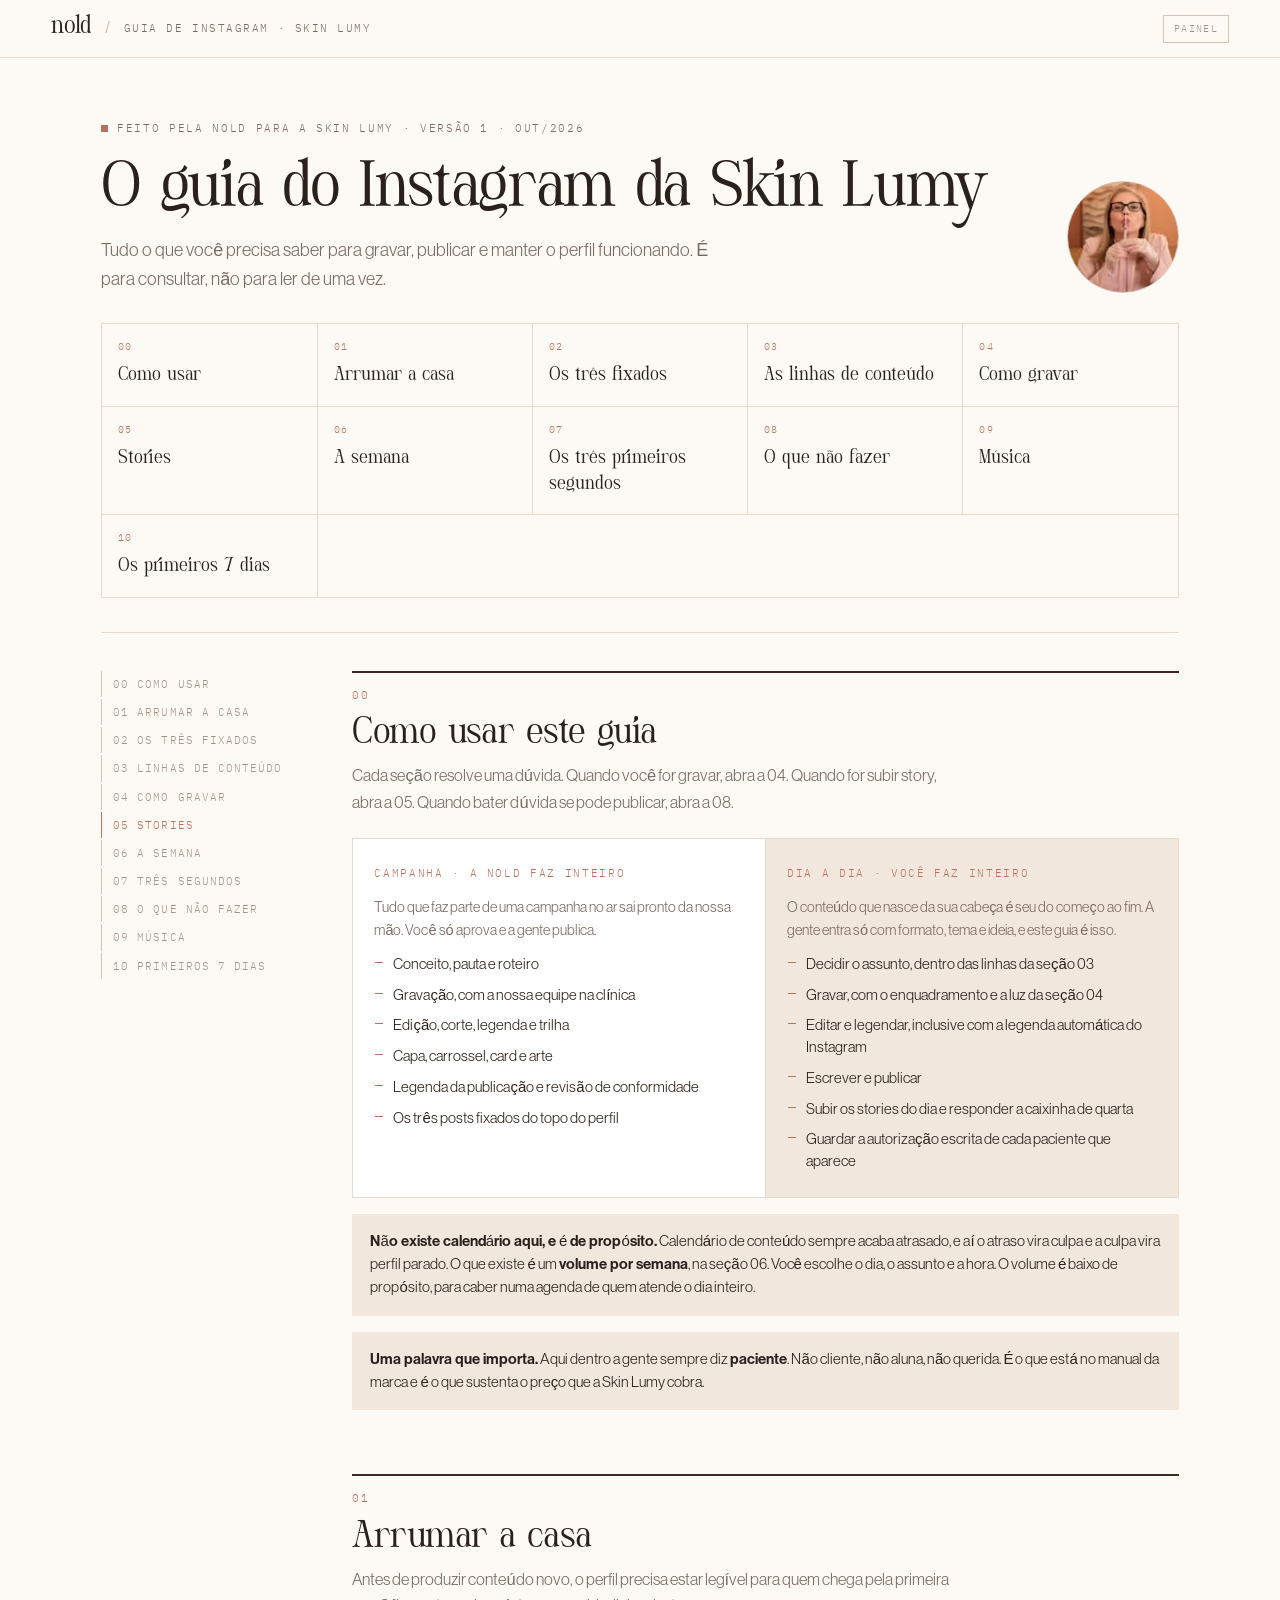
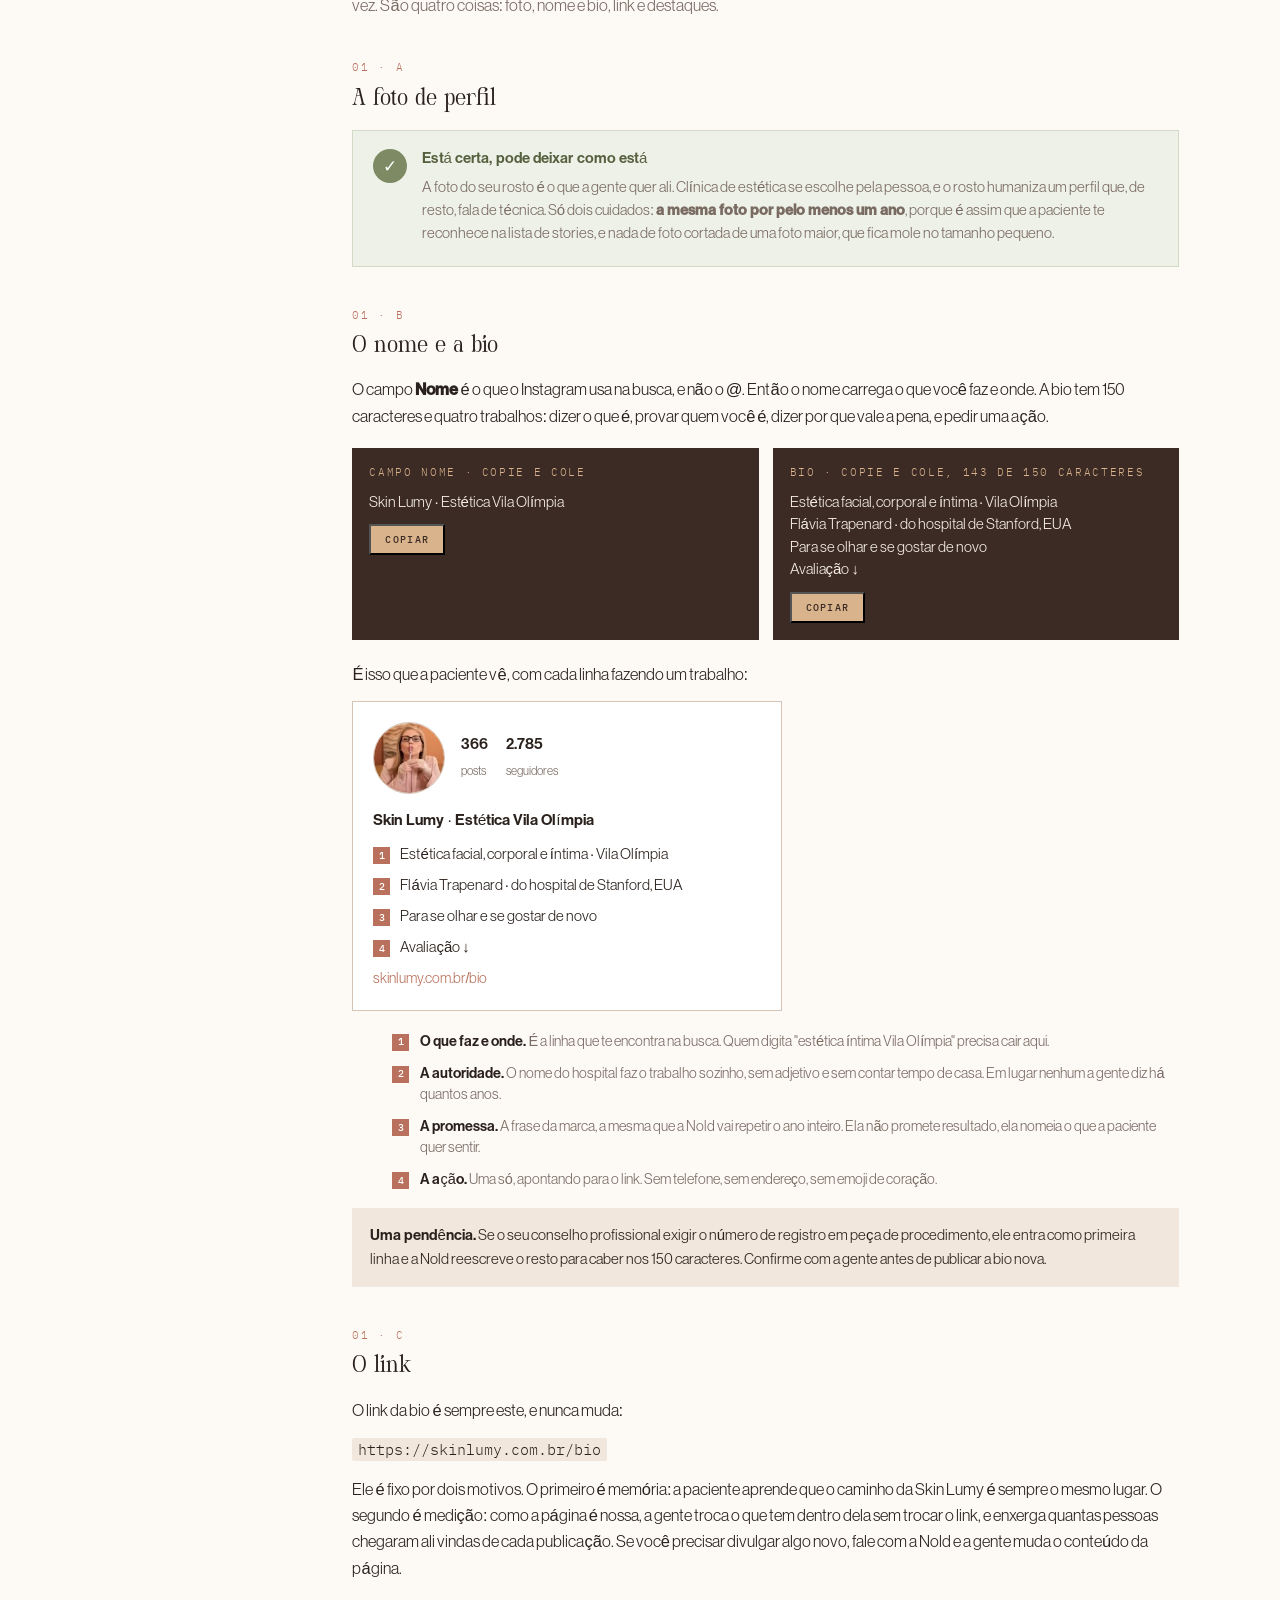
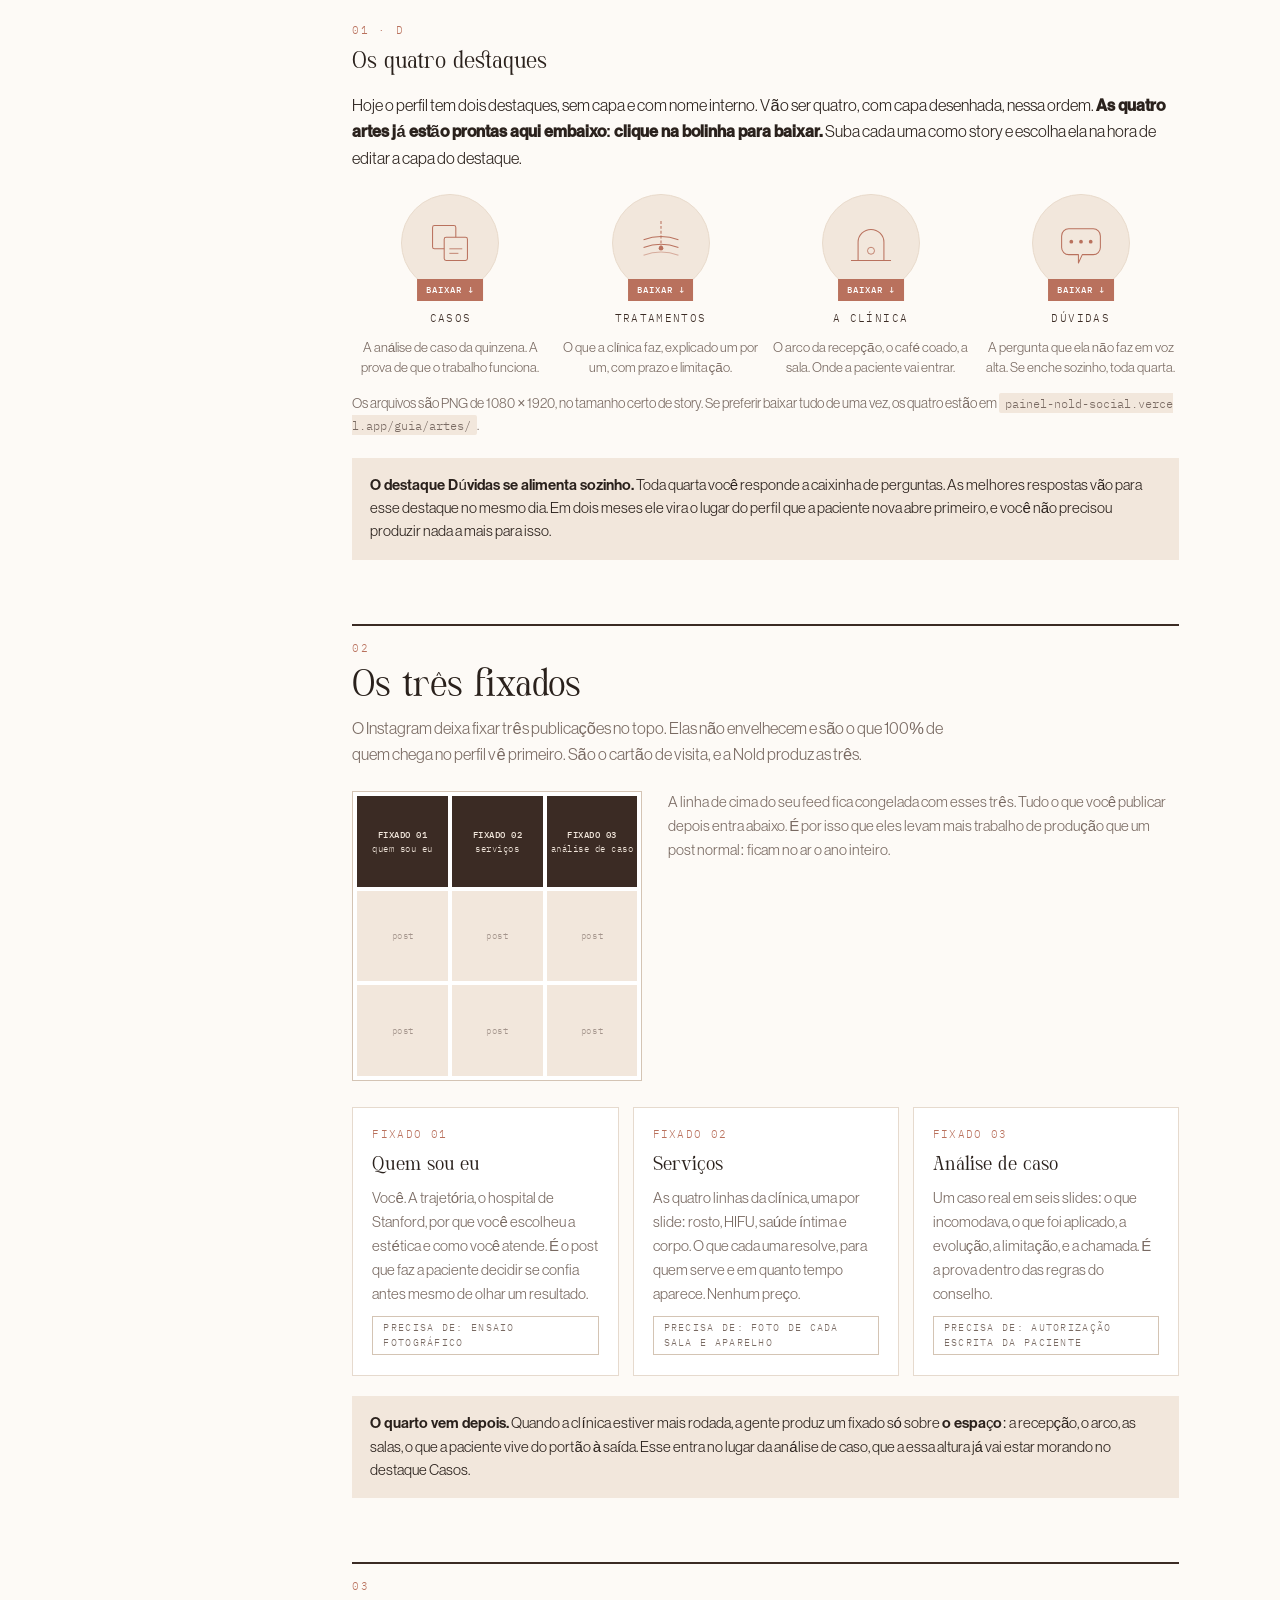
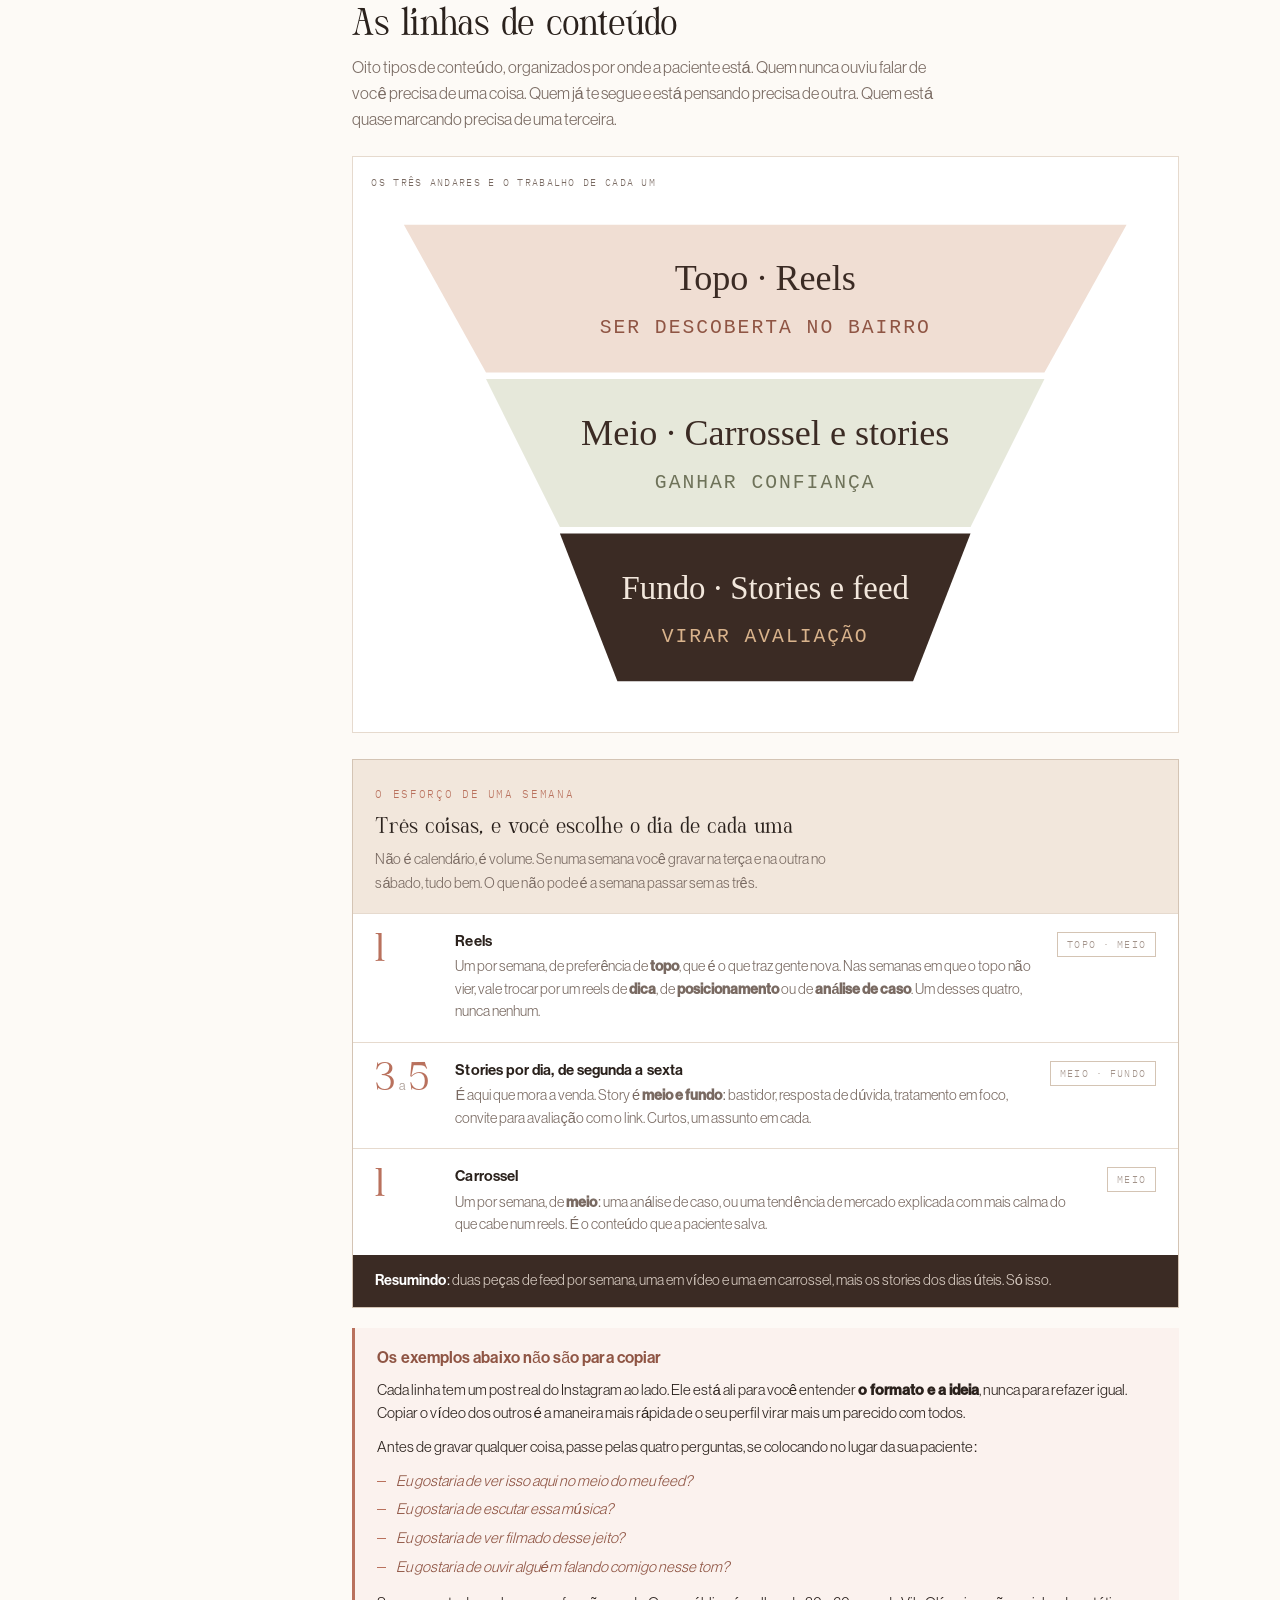
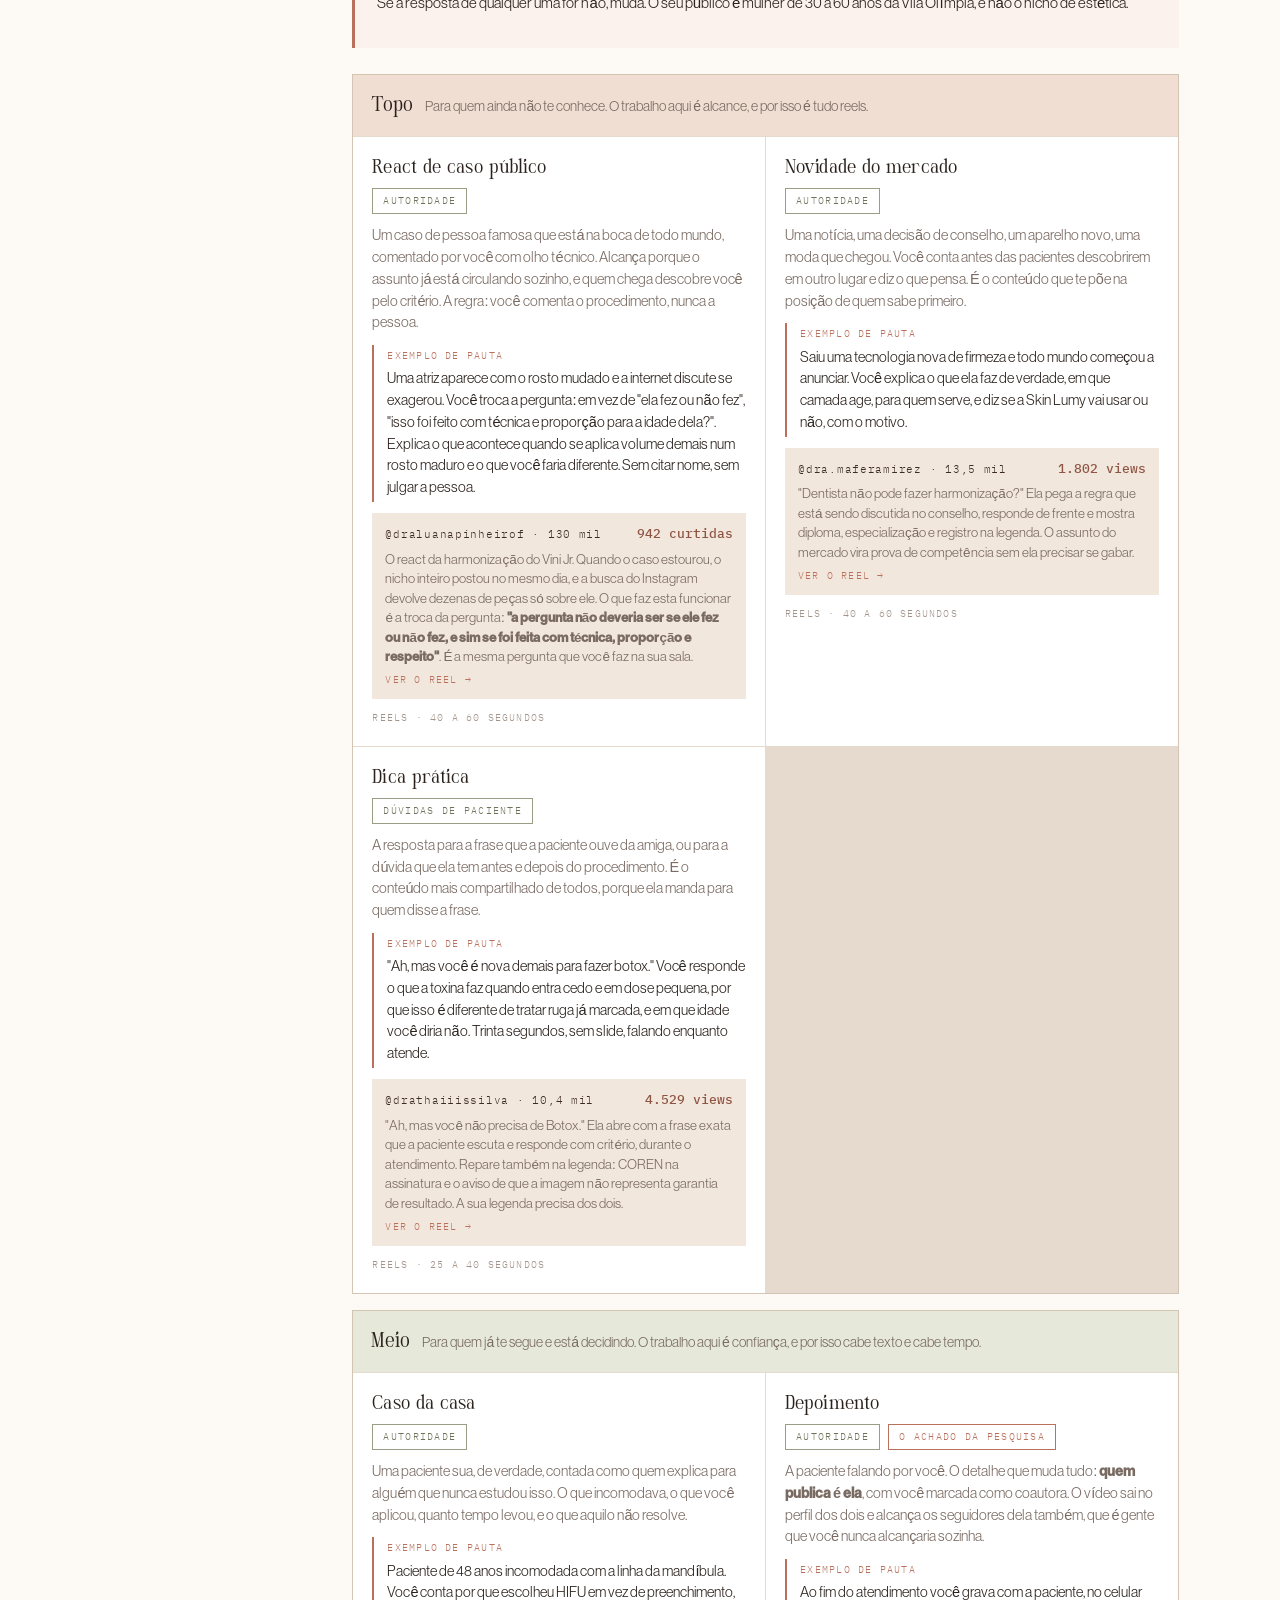
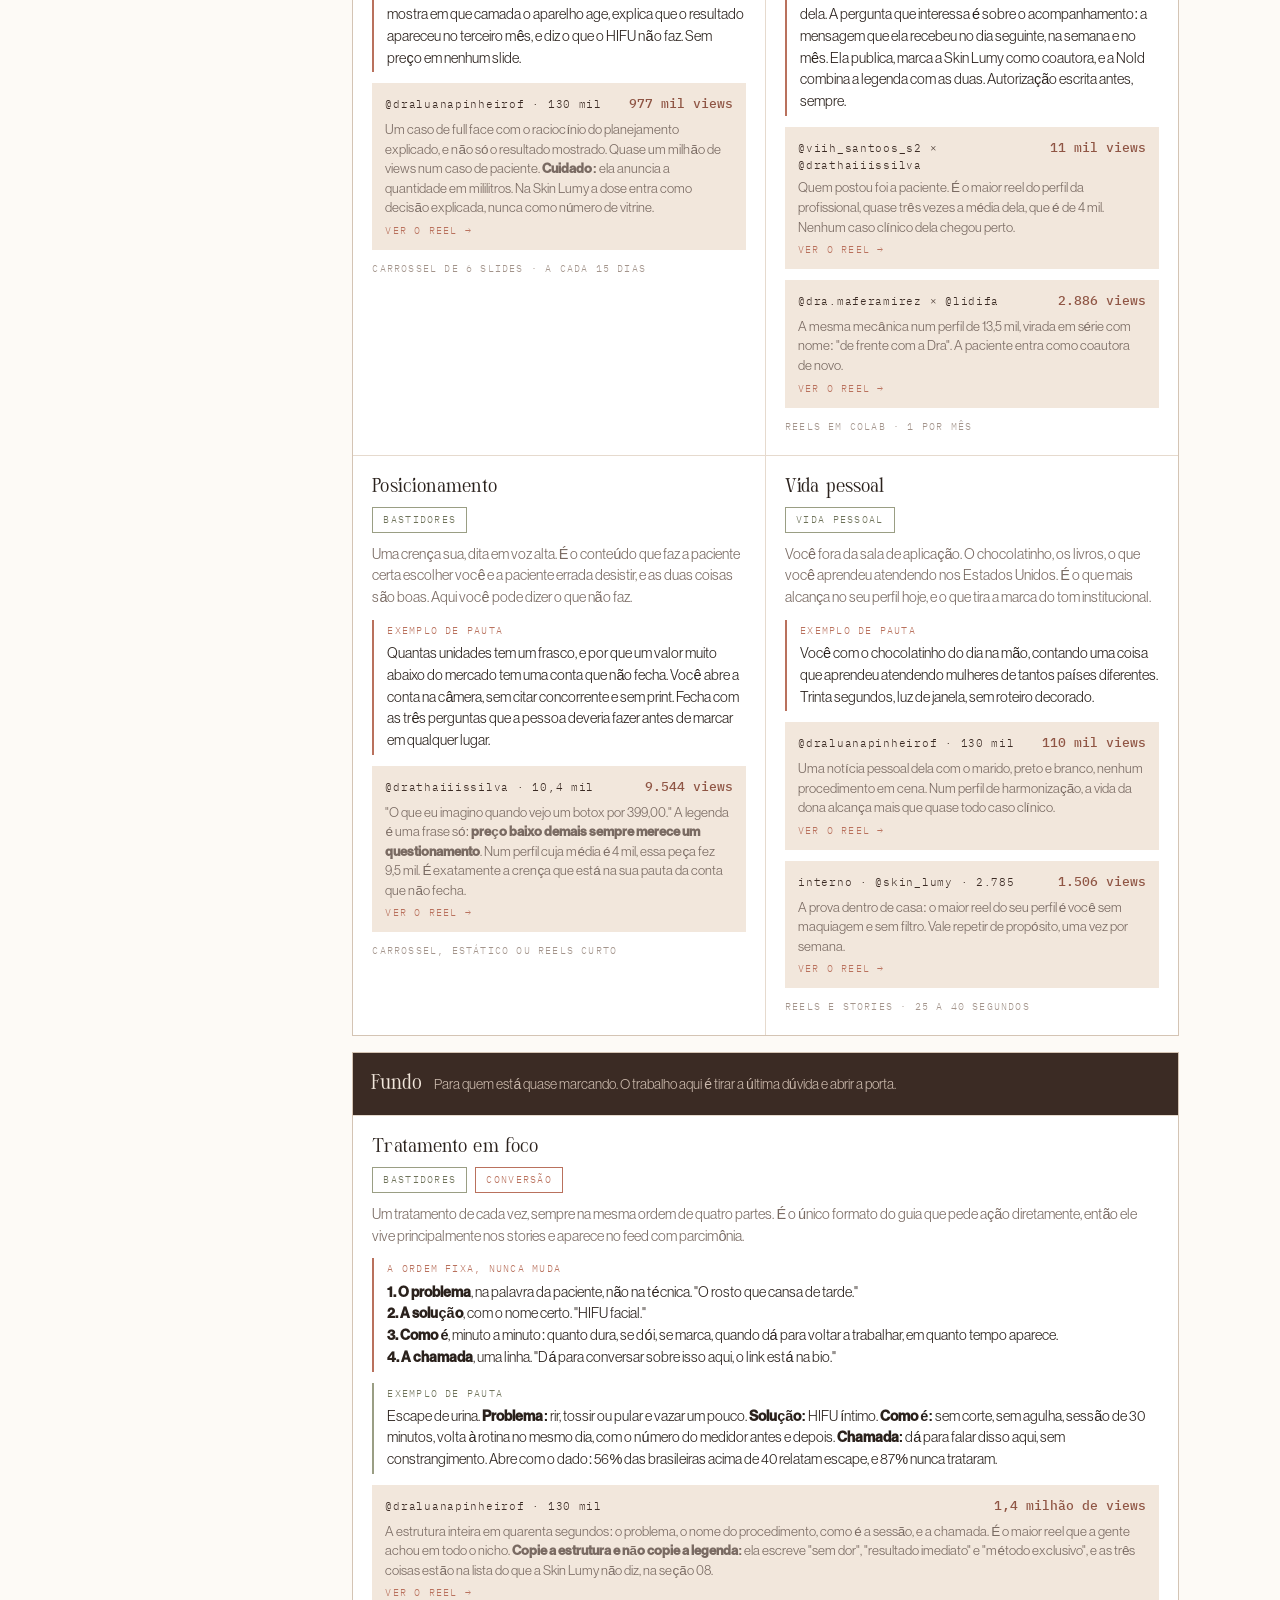
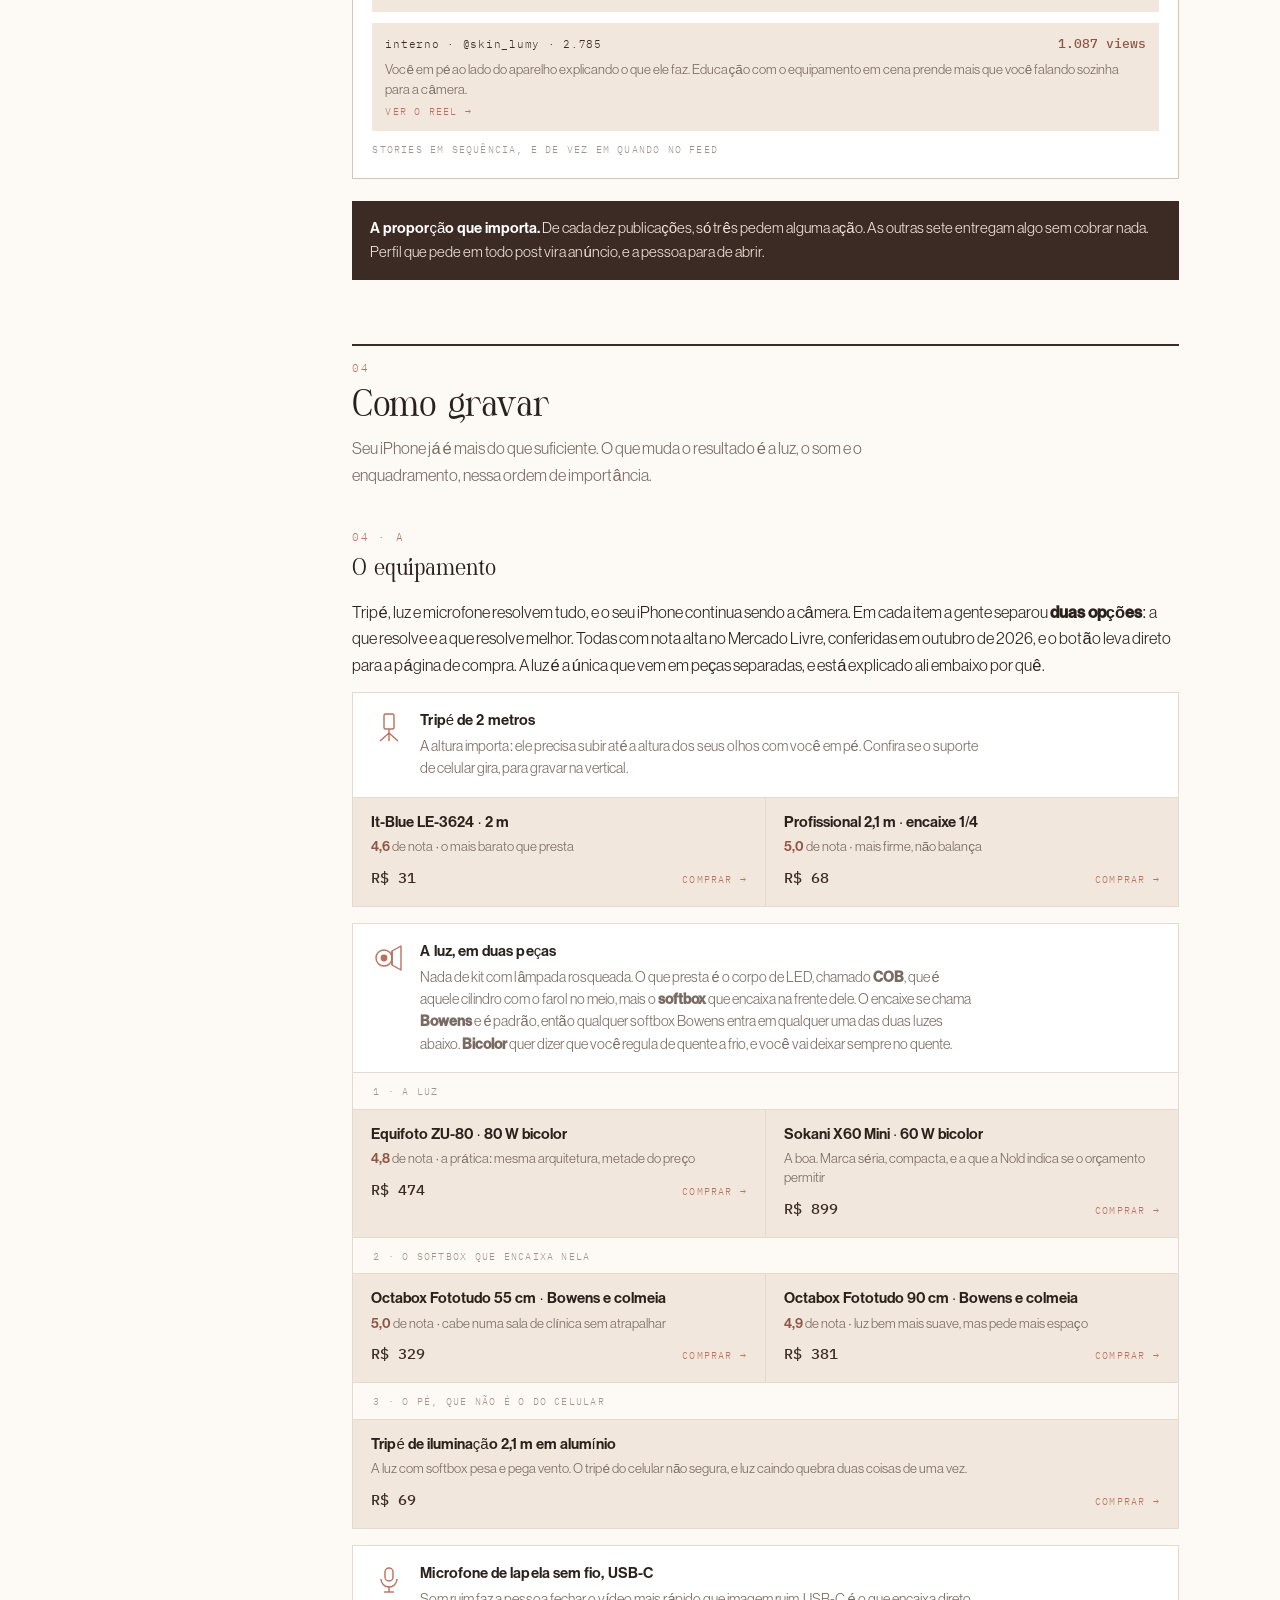
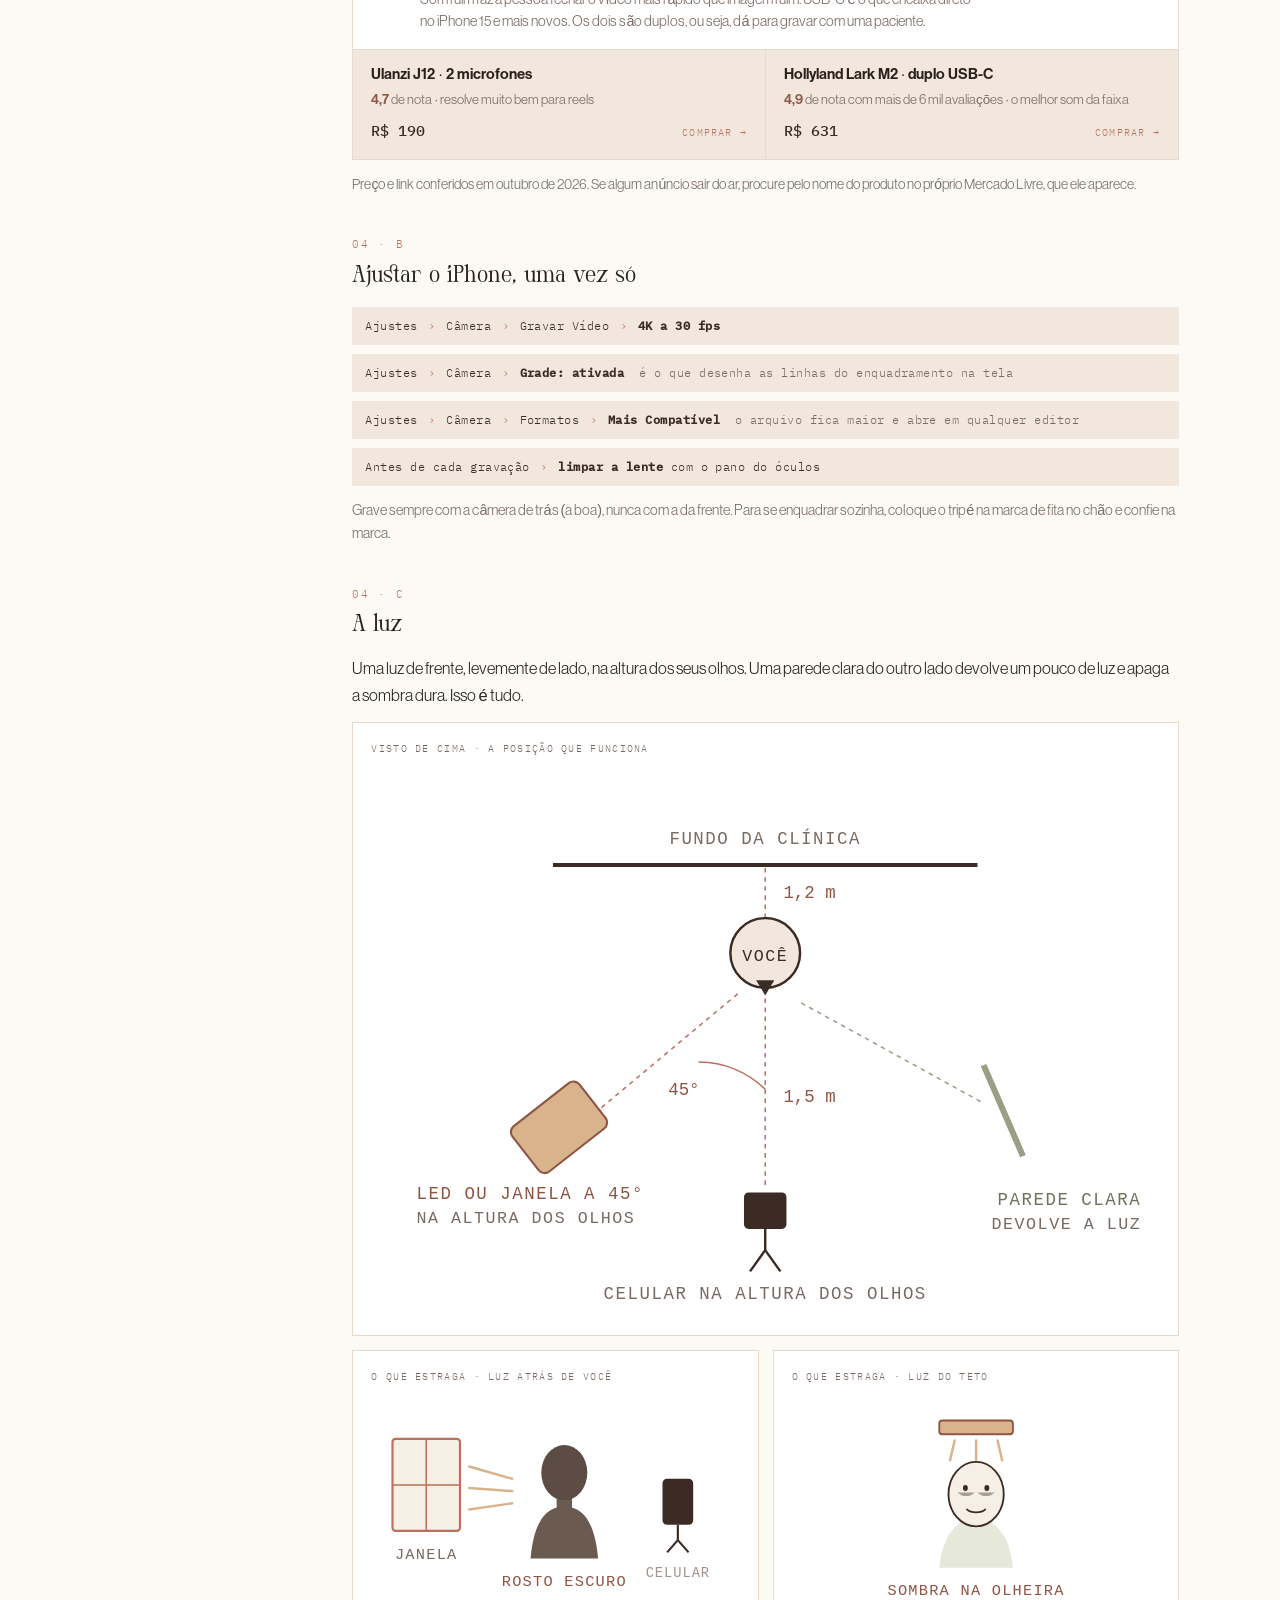
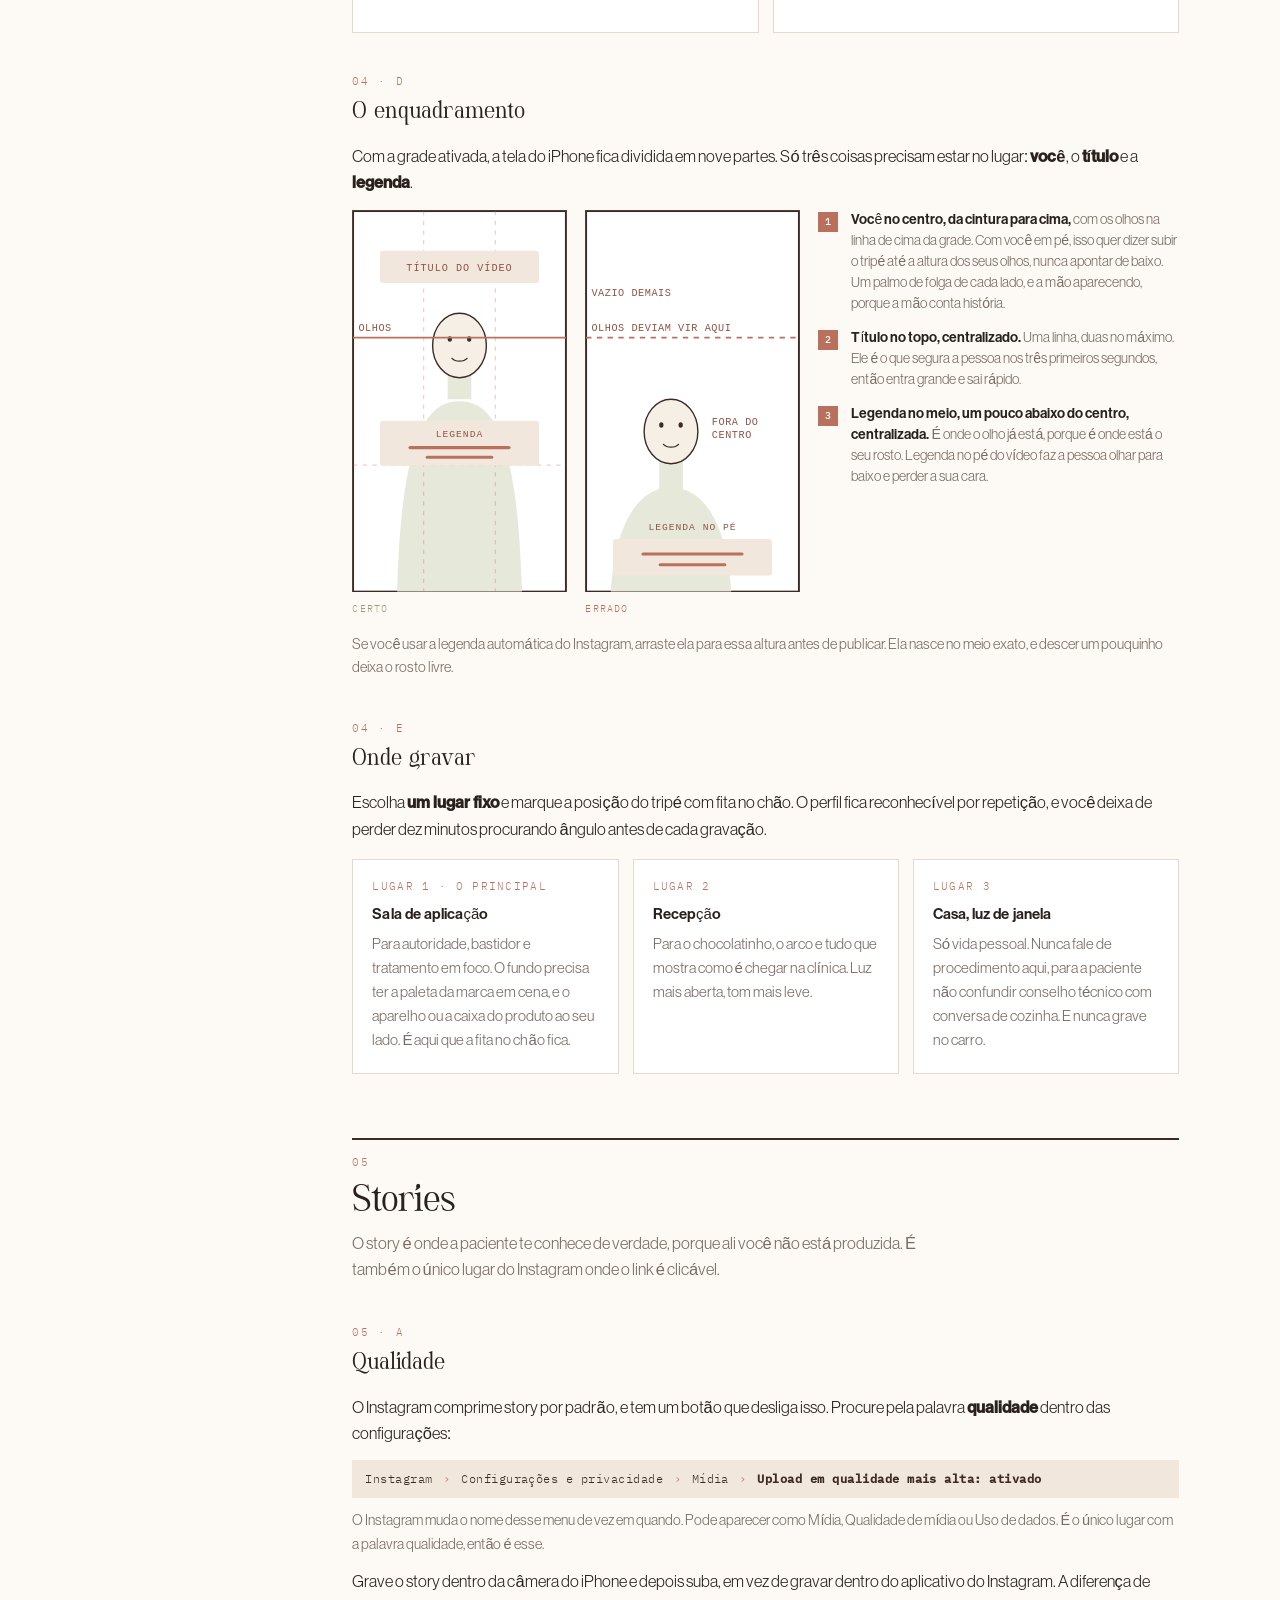
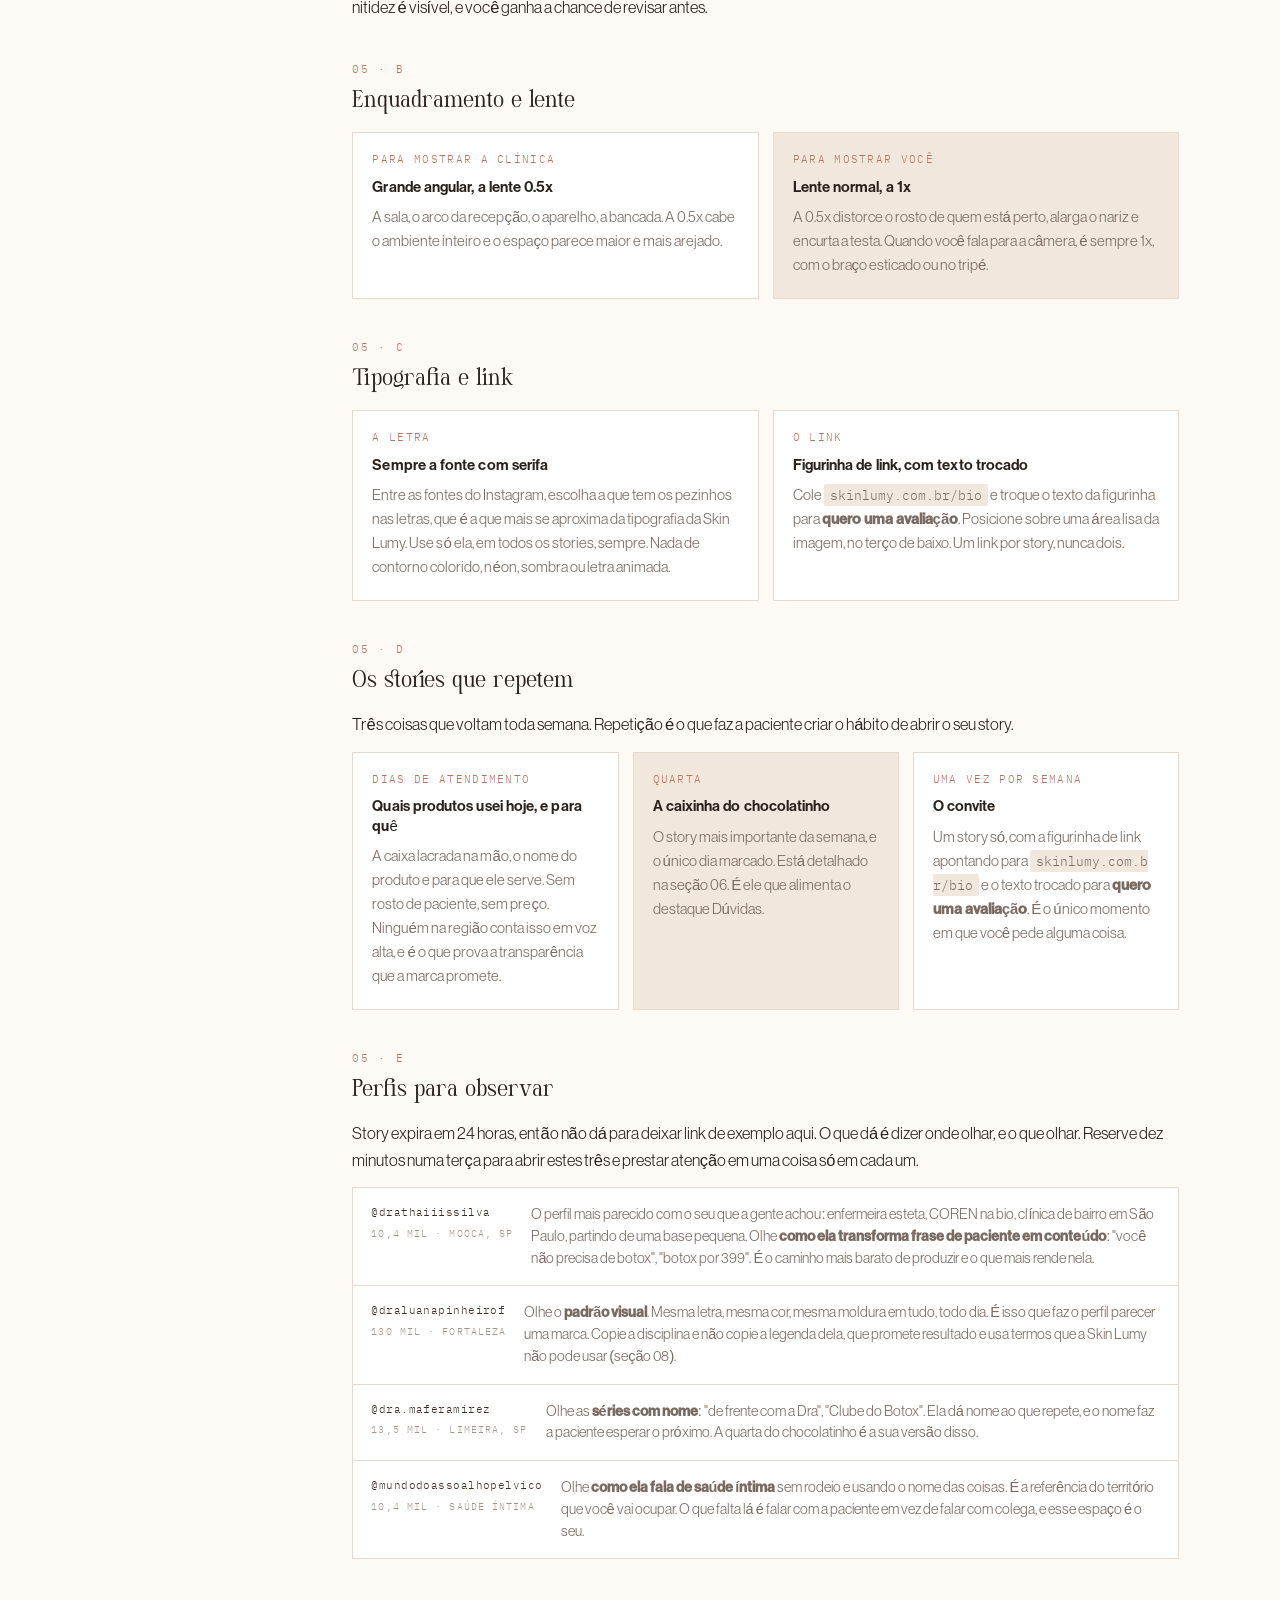
==== commit 475eacec: "Troca a luz do guia por COB com montagem Bowens Sai o kit de softbox com lâmpada rosqueada, que o Ma" ====
--- a/guia/skinlumy.html
+++ b/guia/skinlumy.html
@@ -274,6 +274,8 @@
 .kitlbl .ic{width:32px;height:32px;color:var(--terra)}
 .kitlbl h4{margin-bottom:5px}
 .kitlbl p{font-size:14.5px;color:var(--gray);margin:0;line-height:1.55;max-width:70ch}
+.sublbl{font-family:var(--mono);font-size:9.5px;letter-spacing:.13em;text-transform:uppercase;
+  color:var(--gray-l);padding:11px 20px 9px;border-top:1px solid var(--line);background:var(--paper)}
 .prods{display:grid;grid-template-columns:repeat(auto-fit,minmax(250px,1fr));gap:1px;
   background:var(--line);border-top:1px solid var(--line)}
 .prod{background:var(--creme);padding:15px 18px 16px;display:flex;flex-direction:column;gap:6px;min-width:0}
@@ -1122,10 +1124,11 @@
         </div>
 
         <div class="sub"><span class="mono t">04 · a</span><h3>O equipamento</h3></div>
-        <p>Três itens resolvem tudo, e o seu iPhone continua sendo a câmera. Para cada um
-        a gente separou <b>duas opções</b>: a que resolve e a que resolve melhor. Todas
-        com nota alta e muita avaliação no Mercado Livre, conferidas em outubro de 2026.
-        O botão leva direto para a página de compra.</p>
+        <p>Tripé, luz e microfone resolvem tudo, e o seu iPhone continua sendo a câmera.
+        Em cada item a gente separou <b>duas opções</b>: a que resolve e a que resolve
+        melhor. Todas com nota alta no Mercado Livre, conferidas em outubro de 2026, e o
+        botão leva direto para a página de compra. A luz é a única que vem em peças
+        separadas, e está explicado ali embaixo por quê.</p>
 
         <div class="kit2">
           <div class="kitgrp">
@@ -1158,30 +1161,53 @@
           <div class="kitgrp">
             <div class="kitlbl">
               <svg class="ic" viewBox="0 0 32 32" aria-hidden="true">
-                <rect x="4" y="6" width="24" height="16" rx="3" fill="none" stroke="currentColor" stroke-width="1.4"/>
-                <line x1="9" y1="11" x2="23" y2="11" stroke="currentColor" stroke-width="1.1" opacity=".55"/>
-                <line x1="9" y1="14" x2="23" y2="14" stroke="currentColor" stroke-width="1.1" opacity=".55"/>
-                <line x1="9" y1="17" x2="23" y2="17" stroke="currentColor" stroke-width="1.1" opacity=".55"/>
-                <line x1="16" y1="22" x2="16" y2="27" stroke="currentColor" stroke-width="1.4"/>
-                <line x1="11" y1="29" x2="21" y2="29" stroke="currentColor" stroke-width="1.4"/>
+                <circle cx="11" cy="16" r="8" fill="none" stroke="currentColor" stroke-width="1.4"/>
+                <circle cx="11" cy="16" r="3.4" fill="currentColor"/>
+                <path d="M19 9 L28 4 L28 28 L19 23 Z" fill="none" stroke="currentColor" stroke-width="1.4" stroke-linejoin="round"/>
+                <line x1="19" y1="9" x2="19" y2="23" stroke="currentColor" stroke-width="1.4"/>
               </svg>
               <div>
-                <h4>Luz com softbox</h4>
-                <p>O softbox é o pano branco na frente da lâmpada. É ele que transforma luz
-                dura em luz de janela, que é a que a Skin Lumy usa. Bicolor significa que
-                você regula de quente a frio, e você vai deixar sempre no quente.</p>
-              </div>
-            </div>
+                <h4>A luz, em duas peças</h4>
+                <p>Nada de kit com lâmpada rosqueada. O que presta é o corpo de LED,
+                chamado <b>COB</b>, que é aquele cilindro com o farol no meio, mais o
+                <b>softbox</b> que encaixa na frente dele. O encaixe se chama <b>Bowens</b>
+                e é padrão, então qualquer softbox Bowens entra em qualquer uma das duas
+                luzes abaixo. <b>Bicolor</b> quer dizer que você regula de quente a frio, e
+                você vai deixar sempre no quente.</p>
+              </div>
+            </div>
+            <div class="sublbl">1 · a luz</div>
             <div class="prods">
-              <a class="prod" href="https://www.mercadolivre.com.br/kit-softbox-50x70cm-iluminador-led-estudio-live-controle/p/MLB2083108063" target="_blank" rel="noopener">
-                <span class="pnm">Kit Softbox 50 × 70 cm com controle</span>
-                <span class="pmeta"><b>4,7</b> de nota · uma luz, resolve sozinha</span>
-                <span class="ppr">R$ 187 <span>comprar →</span></span>
+              <a class="prod" href="https://www.mercadolivre.com.br/iluminador-led-equifoto-zu-80-80w-cob-bicolor-2500k-6500k-video-fotografia/p/MLB52680364" target="_blank" rel="noopener">
+                <span class="pnm">Equifoto ZU-80 · 80 W bicolor</span>
+                <span class="pmeta"><b>4,8</b> de nota · a prática: mesma arquitetura, metade do preço</span>
+                <span class="ppr">R$ 474 <span>comprar →</span></span>
               </a>
-              <a class="prod" href="https://www.mercadolivre.com.br/kit-iluminacao-led-tomate-mlg-065-studio-softbox-tripe-controle-bolsa/p/MLB35933695" target="_blank" rel="noopener">
-                <span class="pnm">Kit Tomate MLG-065 · 2 softboxes + tripés</span>
-                <span class="pmeta"><b>4,8</b> de nota · mais vendido · já vem com os pés e a bolsa</span>
-                <span class="ppr">R$ 498 <span>comprar →</span></span>
+              <a class="prod" href="https://www.mercadolivre.com.br/luz-led-bicolor-sokani-x60-mini-branco-frio-60w-dimerizavel-portatil/p/MLB45875742" target="_blank" rel="noopener">
+                <span class="pnm">Sokani X60 Mini · 60 W bicolor</span>
+                <span class="pmeta">A boa. Marca séria, compacta, e a que a Nold indica se o orçamento permitir</span>
+                <span class="ppr">R$ 899 <span>comprar →</span></span>
+              </a>
+            </div>
+            <div class="sublbl">2 · o softbox que encaixa nela</div>
+            <div class="prods">
+              <a class="prod" href="https://www.mercadolivre.com.br/softbox-octabox-fototudo-55-com-encaixe-bowens-e-colmeia/up/MLBU3136037145" target="_blank" rel="noopener">
+                <span class="pnm">Octabox Fototudo 55 cm · Bowens e colmeia</span>
+                <span class="pmeta"><b>5,0</b> de nota · cabe numa sala de clínica sem atrapalhar</span>
+                <span class="ppr">R$ 329 <span>comprar →</span></span>
+              </a>
+              <a class="prod" href="https://www.mercadolivre.com.br/softbox-octabox-fototudo-90-com-encaixe-bowens-e-colmeia/up/MLBU1162150093" target="_blank" rel="noopener">
+                <span class="pnm">Octabox Fototudo 90 cm · Bowens e colmeia</span>
+                <span class="pmeta"><b>4,9</b> de nota · luz bem mais suave, mas pede mais espaço</span>
+                <span class="ppr">R$ 381 <span>comprar →</span></span>
+              </a>
+            </div>
+            <div class="sublbl">3 · o pé, que não é o do celular</div>
+            <div class="prods">
+              <a class="prod" href="https://www.mercadolivre.com.br/tripe-21m-em-liga-de-alumino-p-estudio-softbox-iluminacao/up/MLBU1496686311" target="_blank" rel="noopener" style="grid-column:1/-1">
+                <span class="pnm">Tripé de iluminação 2,1 m em alumínio</span>
+                <span class="pmeta">A luz com softbox pesa e pega vento. O tripé do celular não segura, e luz caindo quebra duas coisas de uma vez.</span>
+                <span class="ppr">R$ 69 <span>comprar →</span></span>
               </a>
             </div>
           </div>
@@ -1795,7 +1821,7 @@
             <input type="checkbox" data-k="d3">
             <span class="dy">Dia 2</span>
             <span class="tx">Comprar tripé, luz e microfone
-              <span>Os links estão na seção 04. Entre R$ 408 e R$ 1.197 no total, dependendo da opção.</span></span>
+              <span>Os links estão na seção 04. Entre R$ 1.093 e R$ 2.048 no total, dependendo das opções.</span></span>
           </label></div>
           <div class="ck"><label>
             <input type="checkbox" data-k="d4">
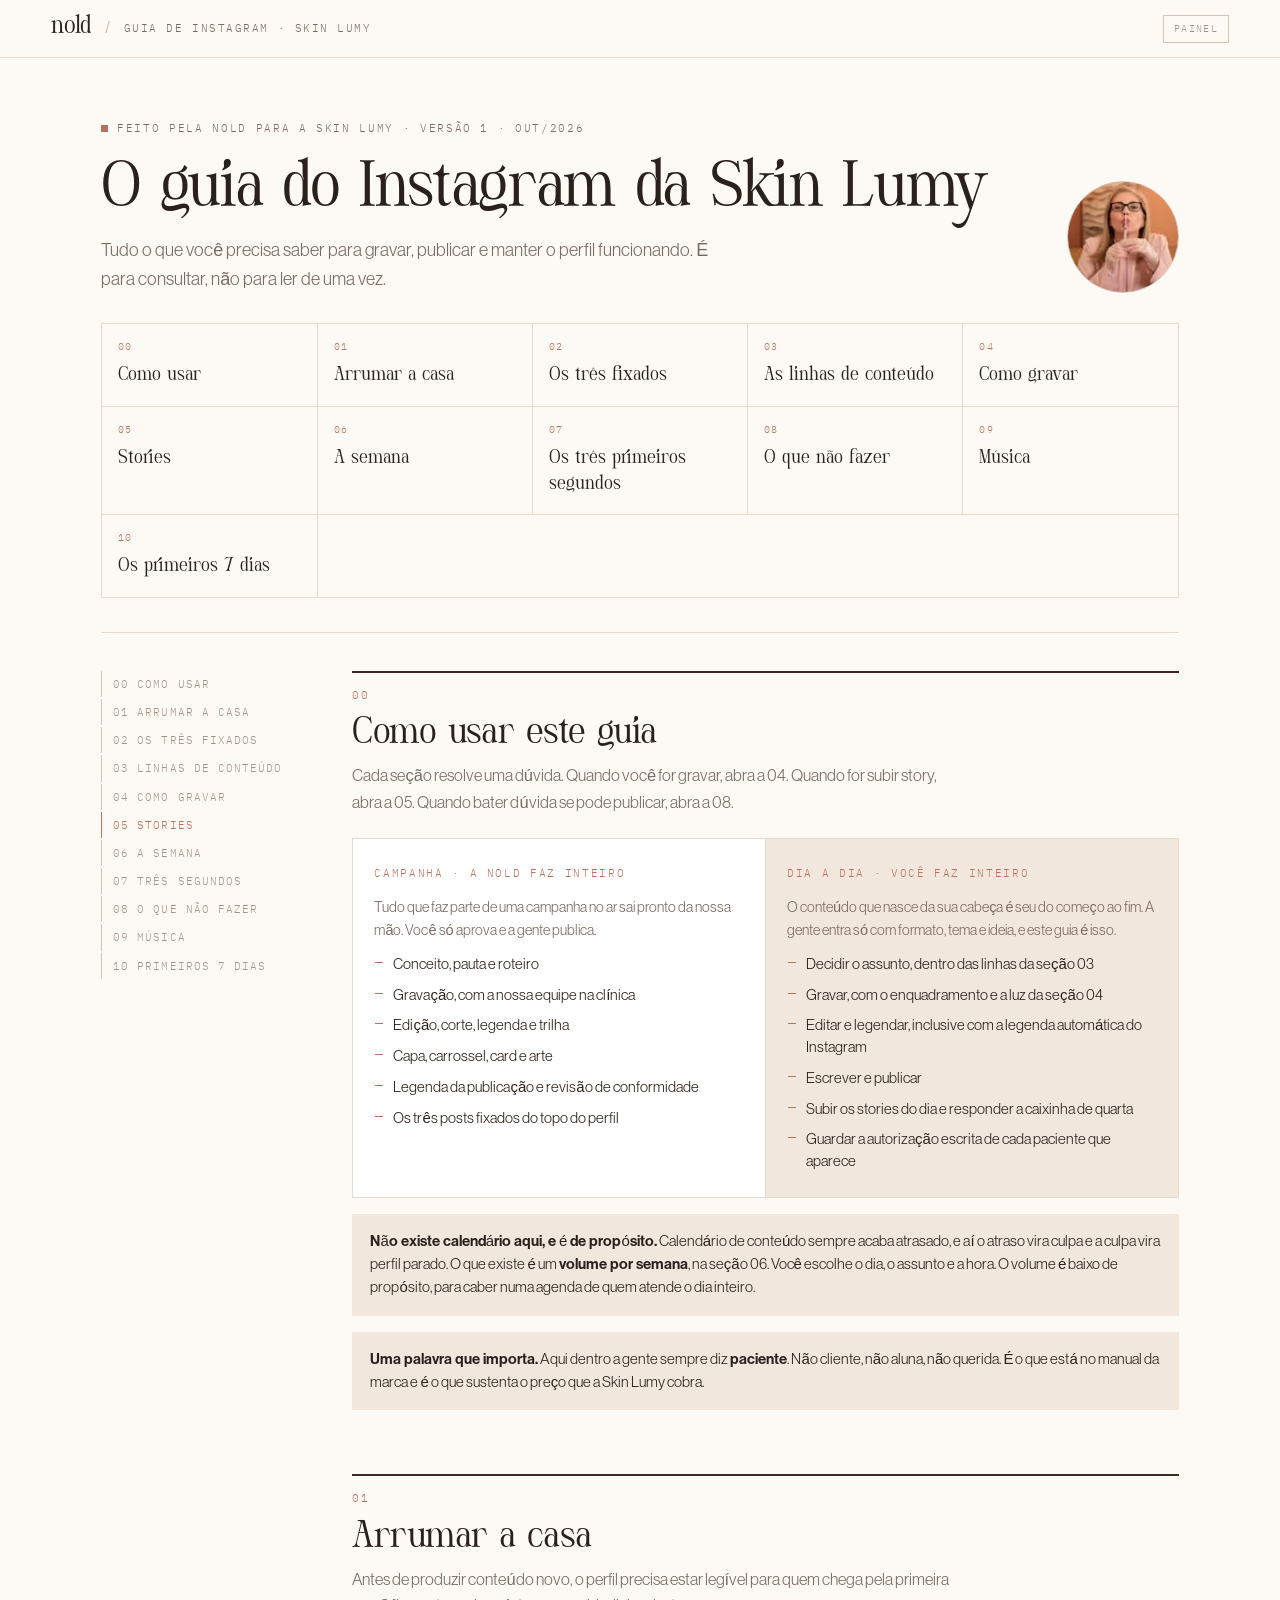
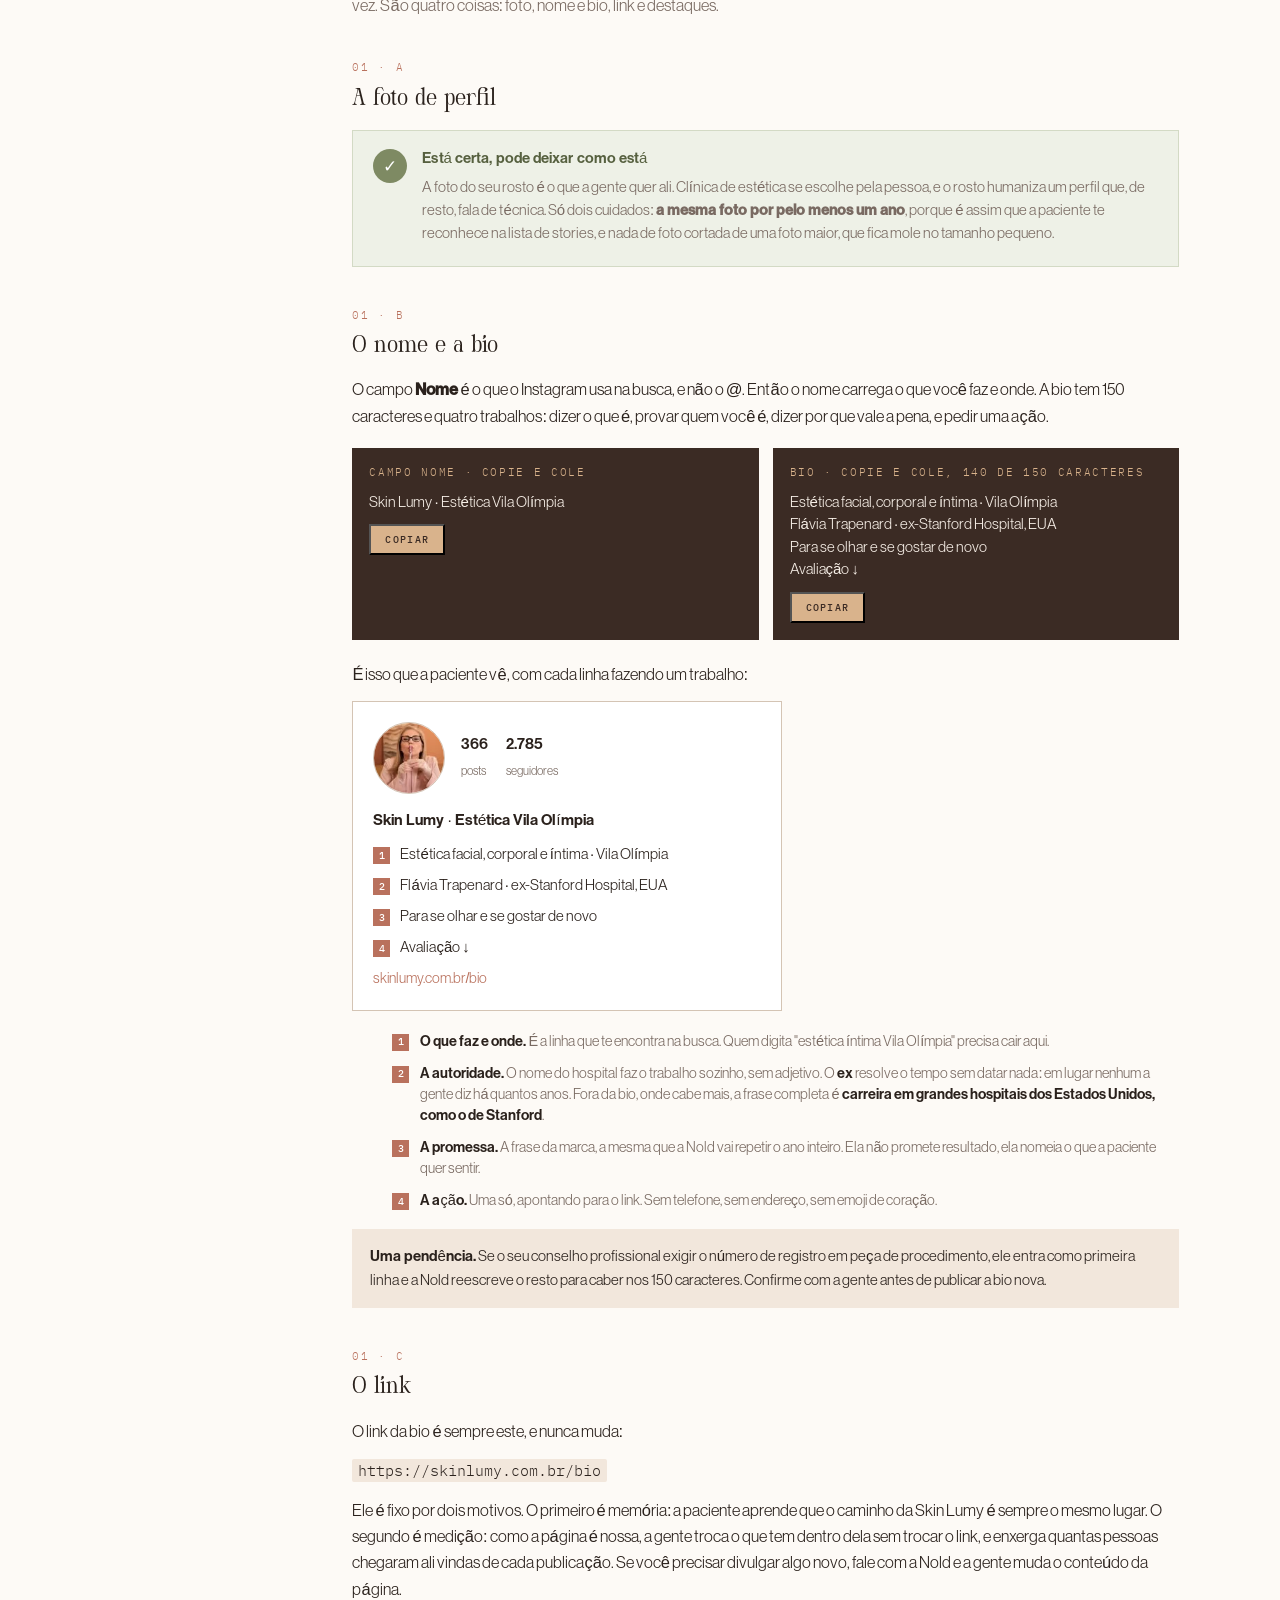
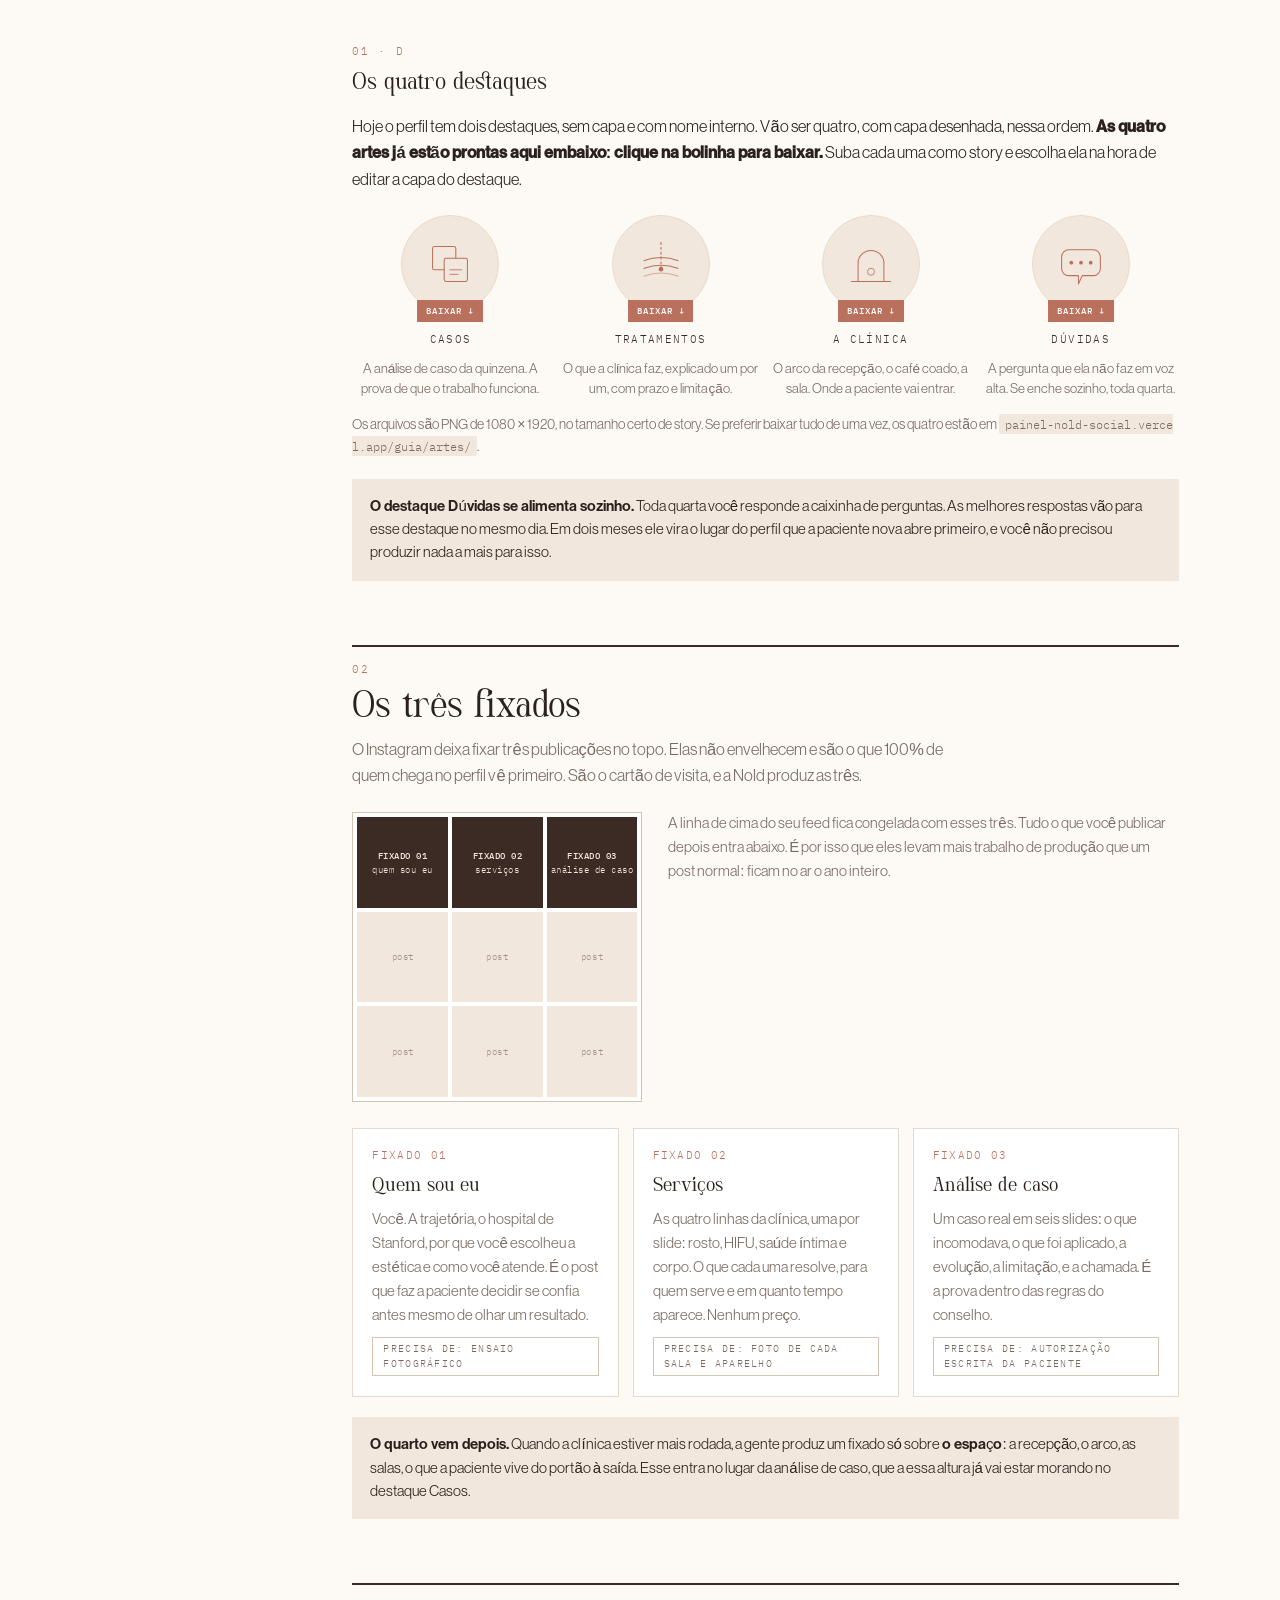
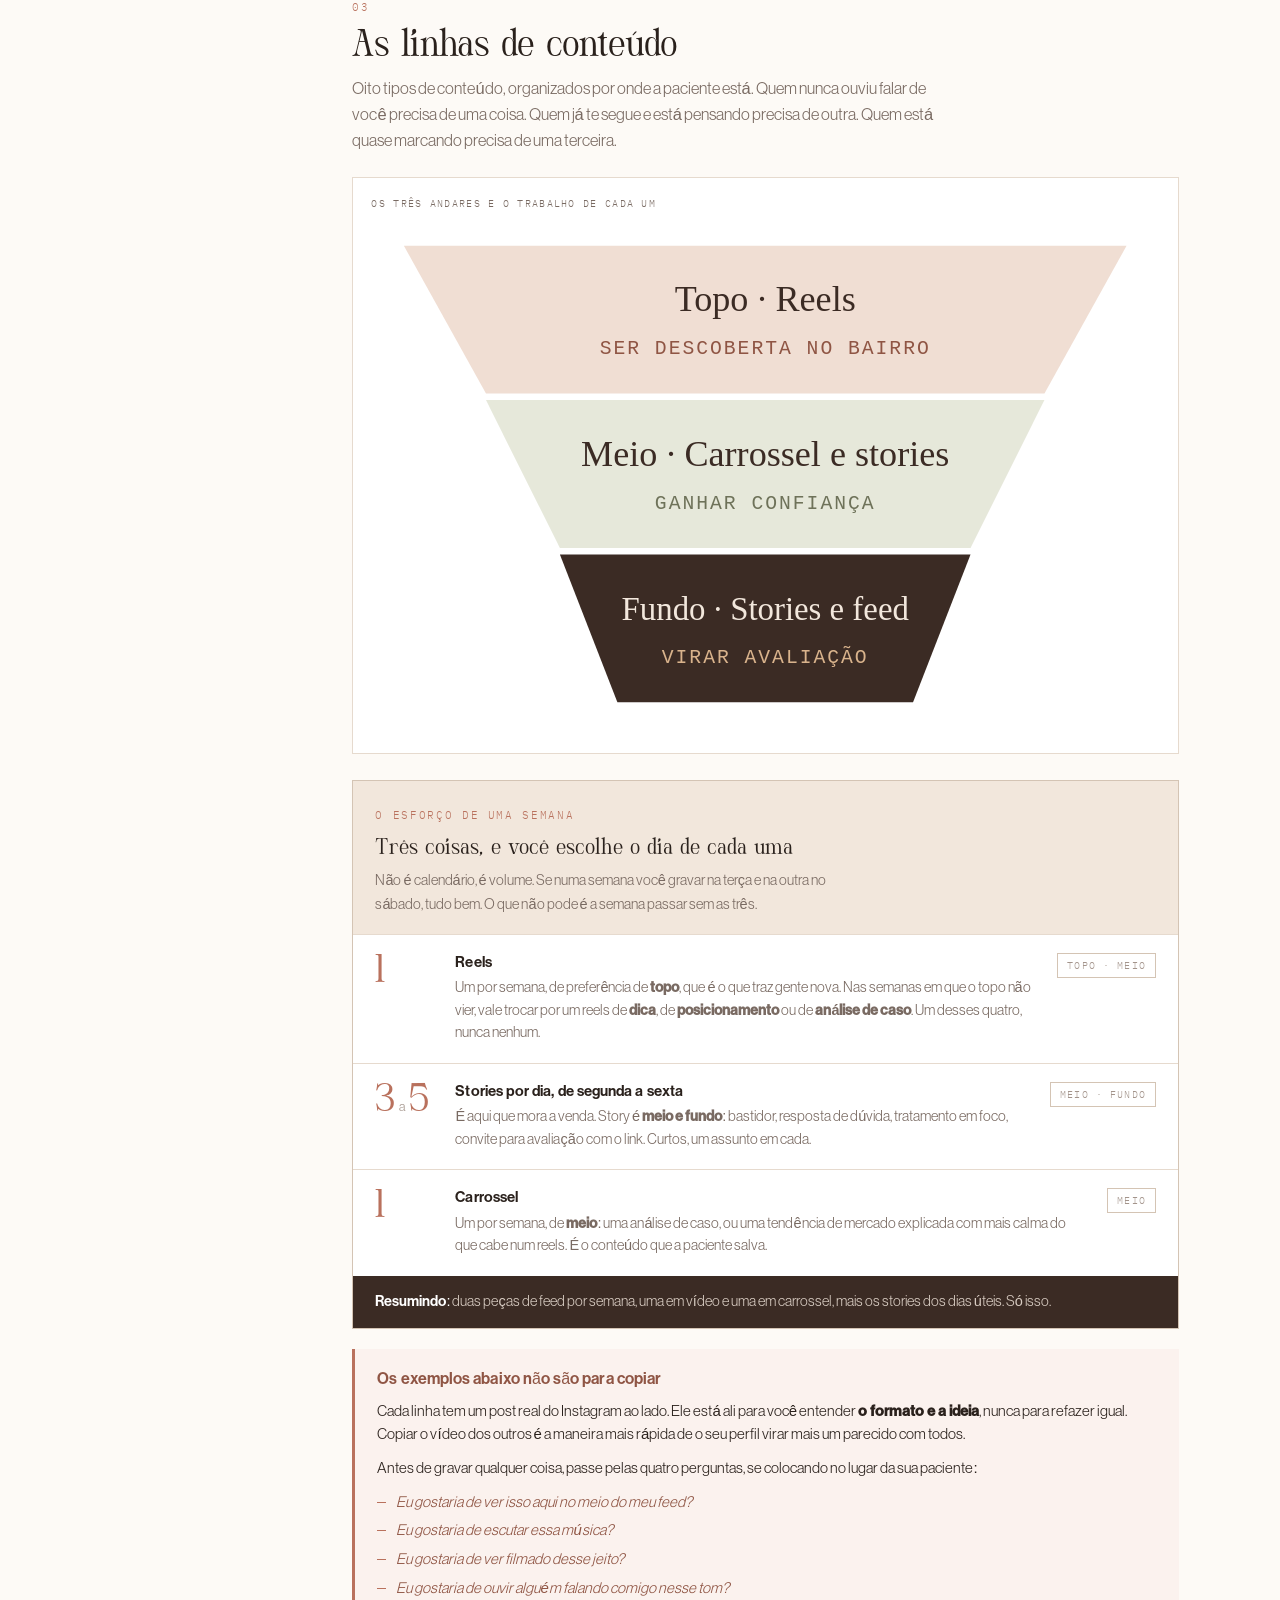
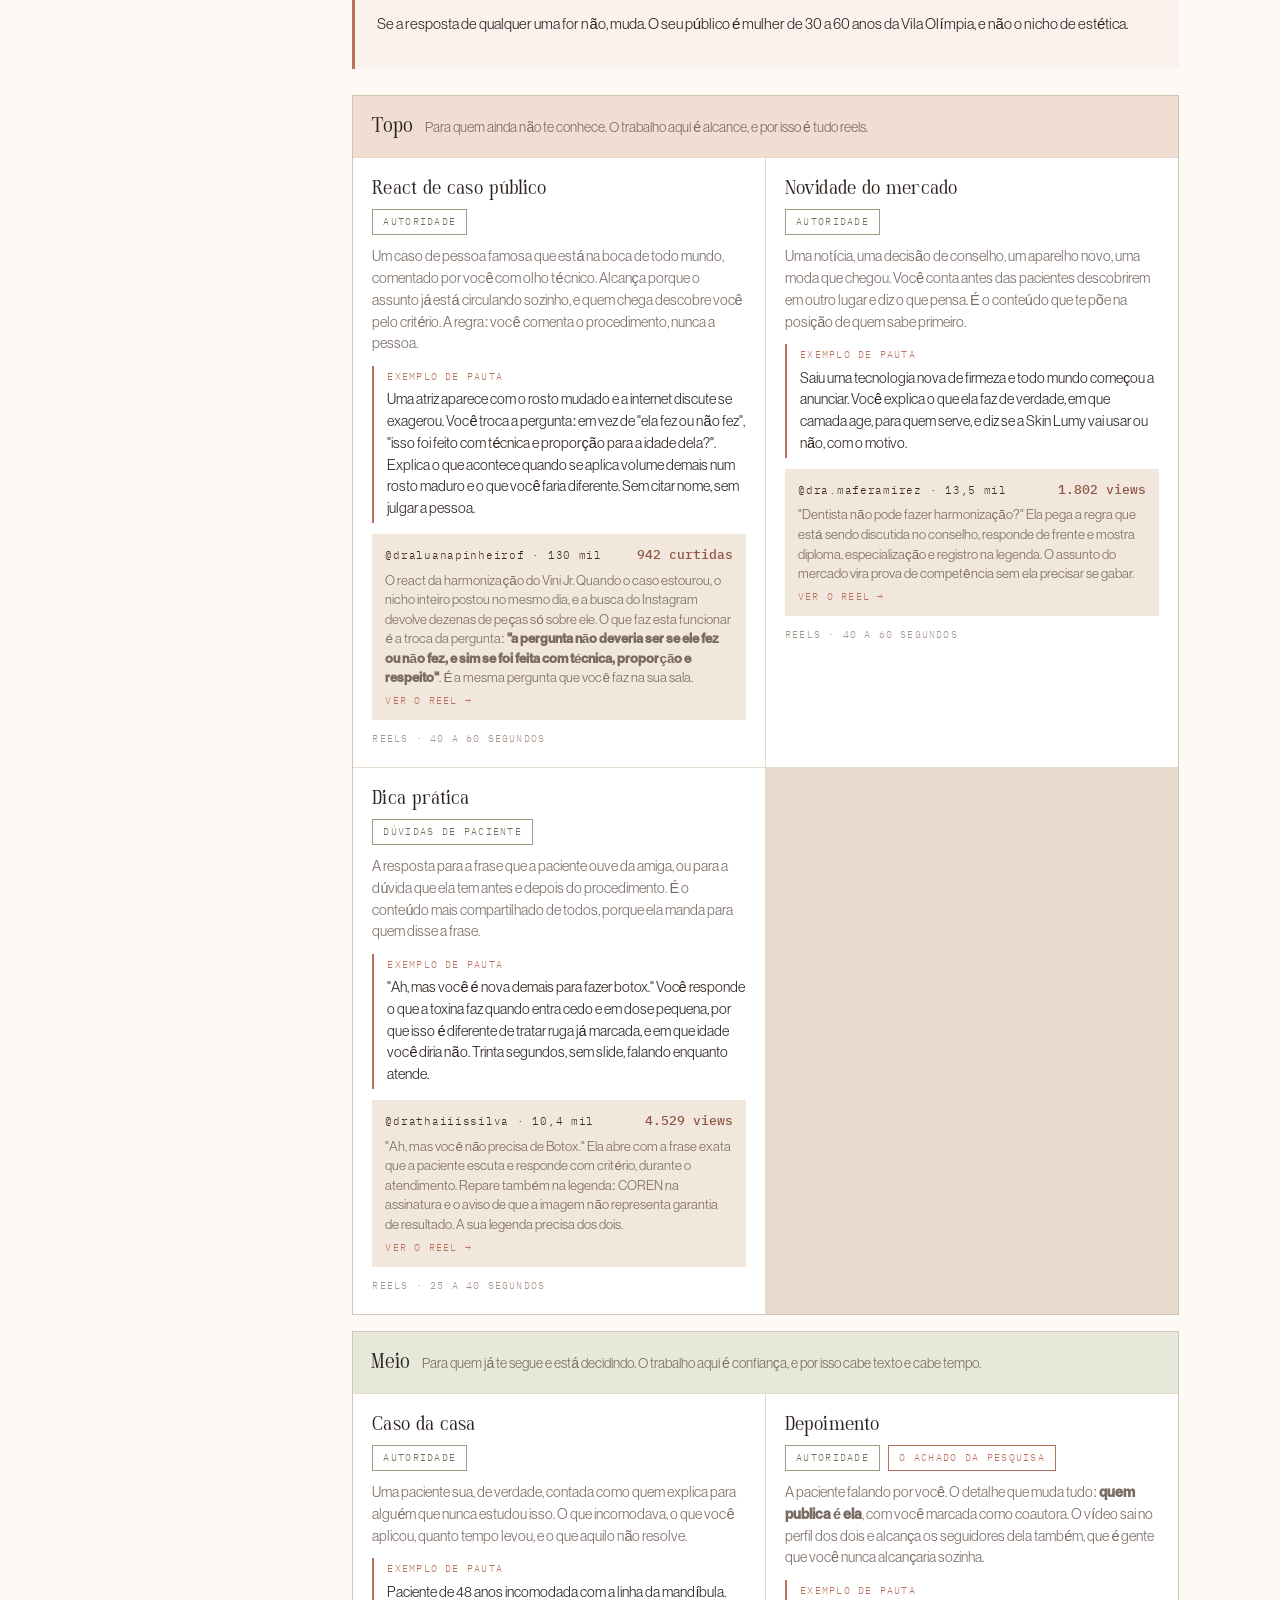
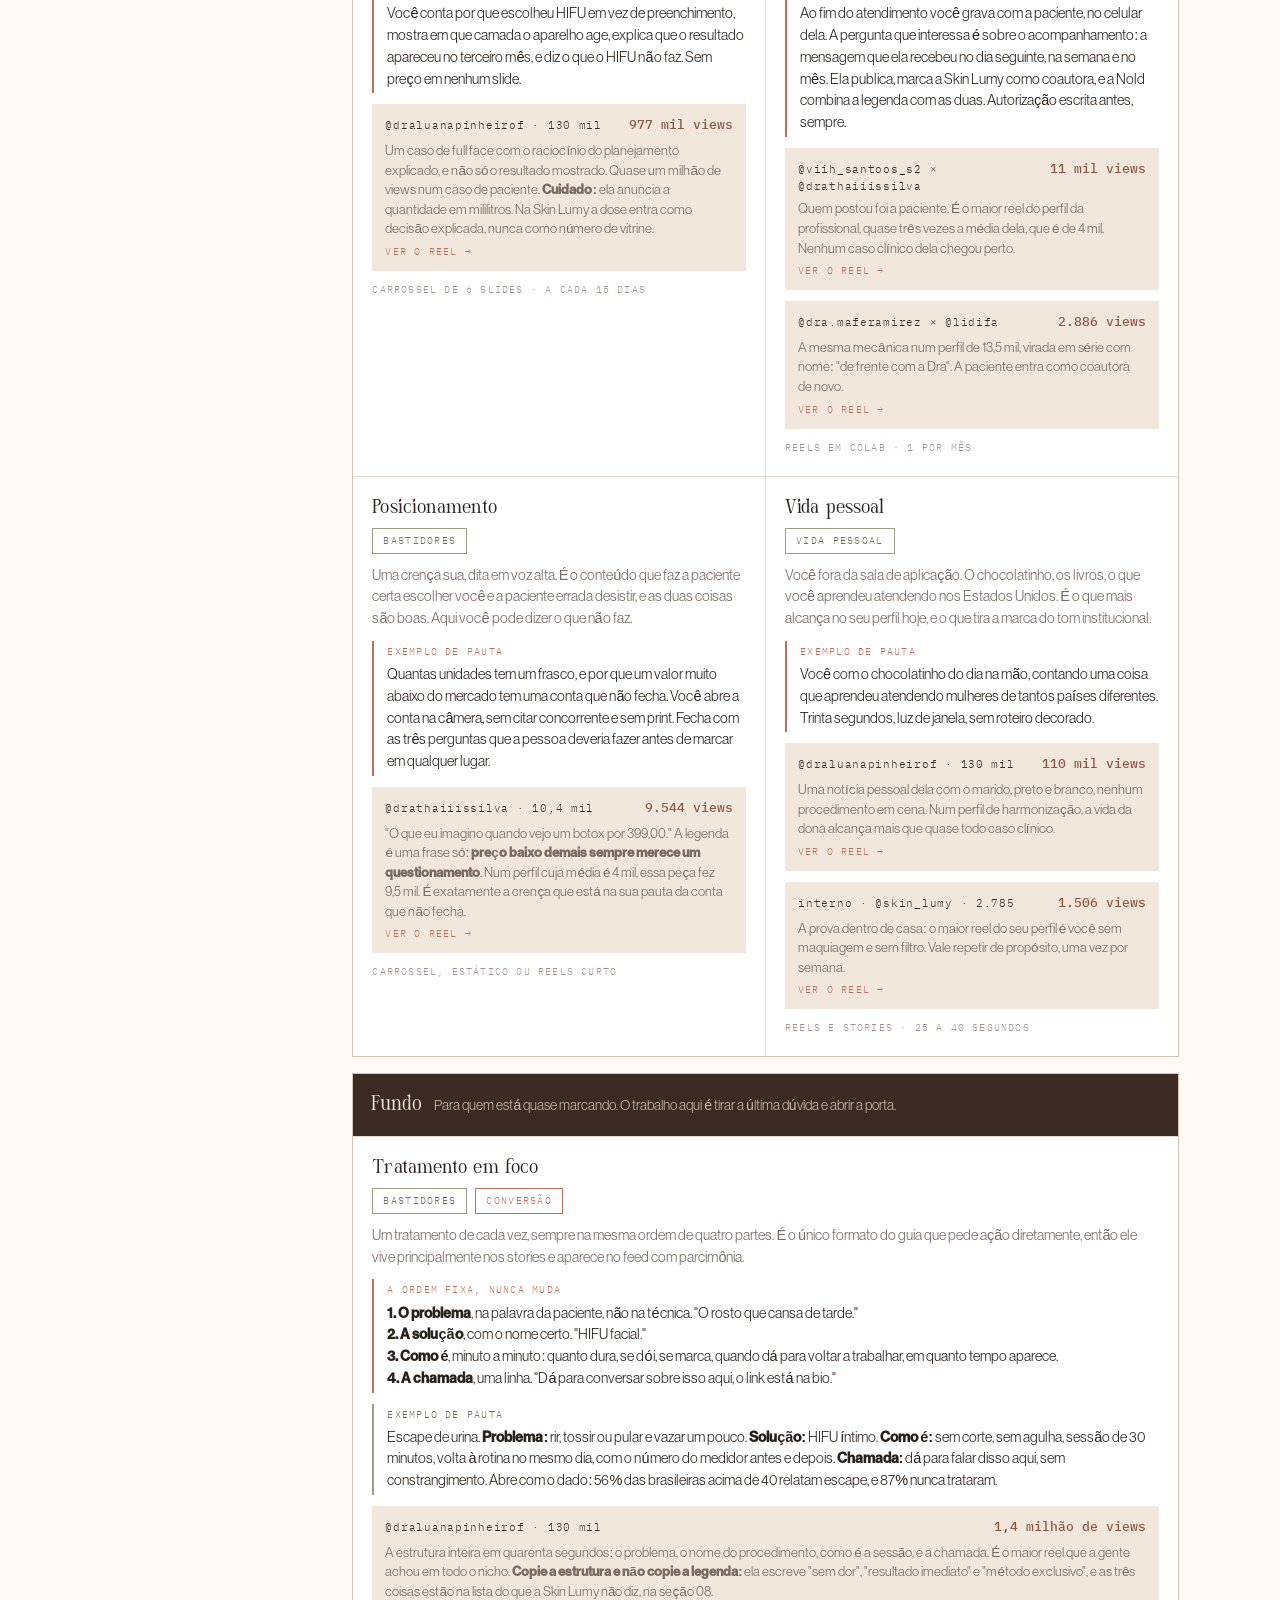
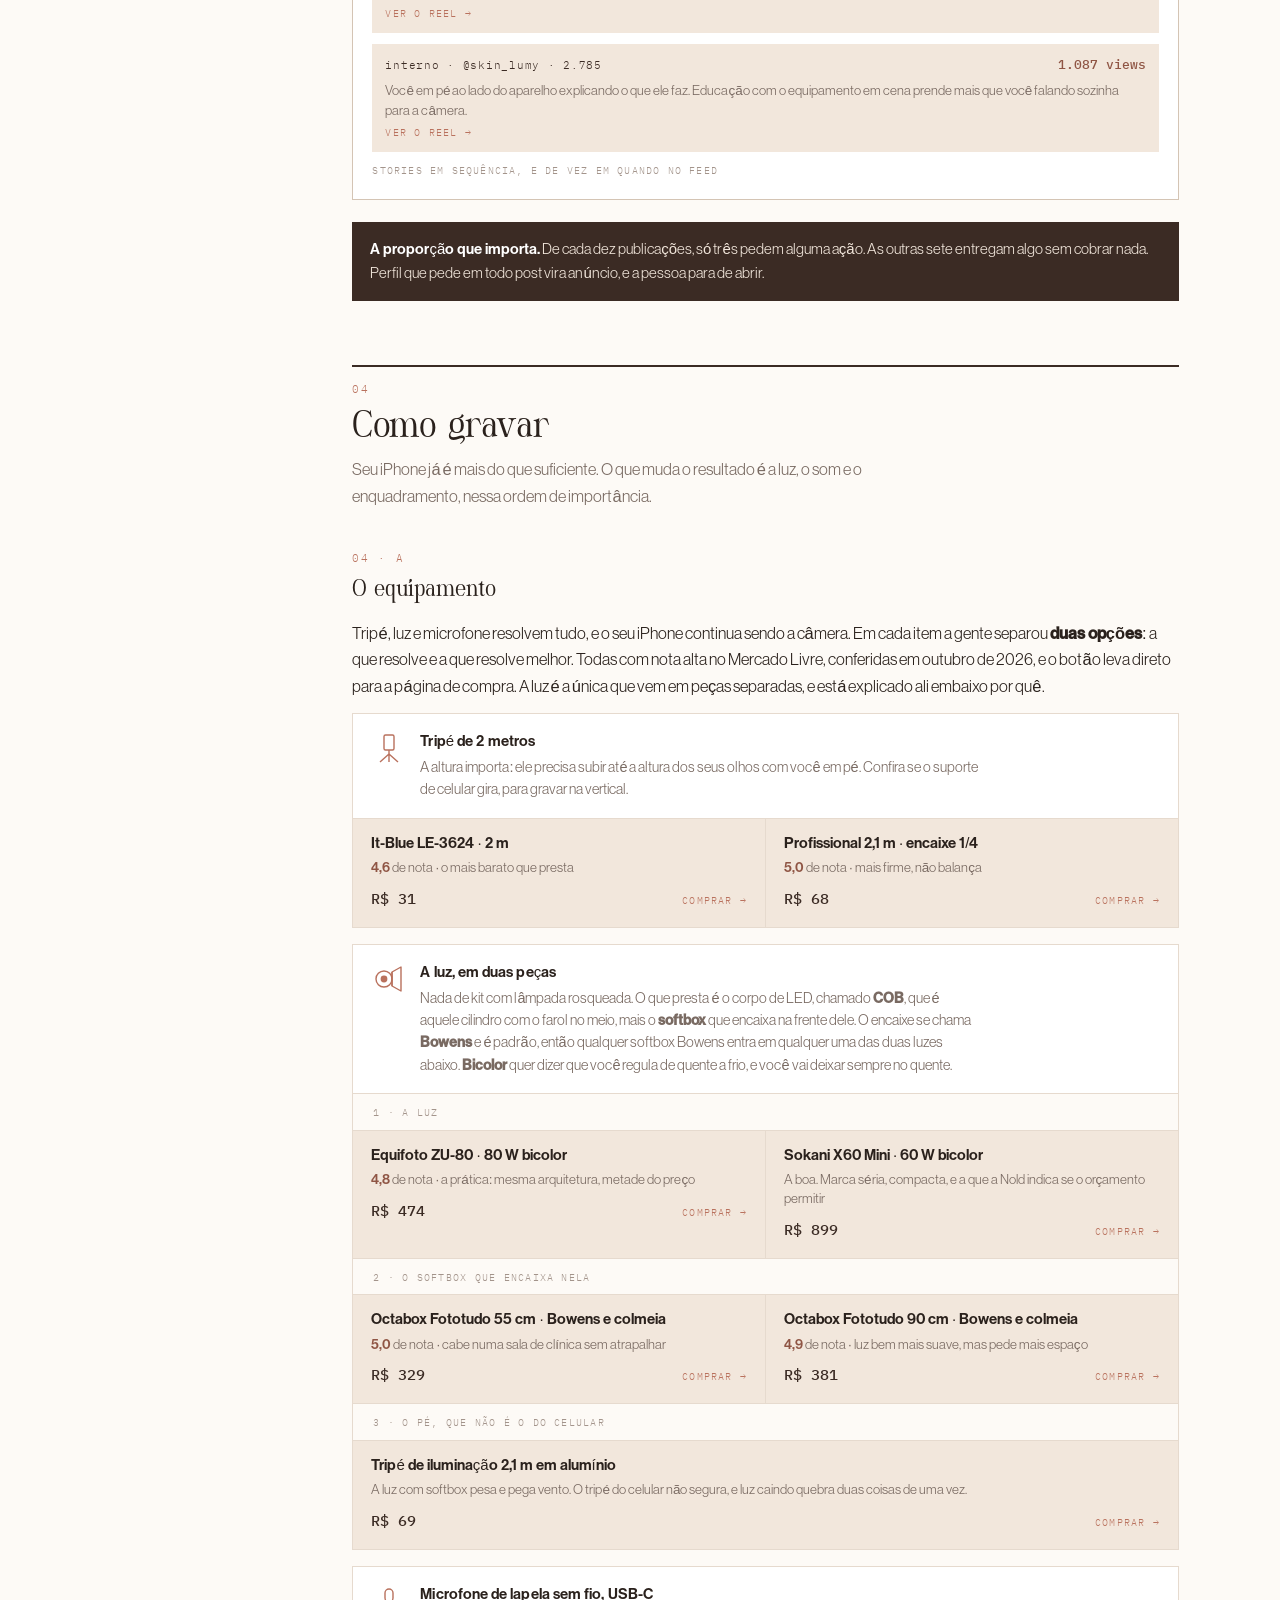
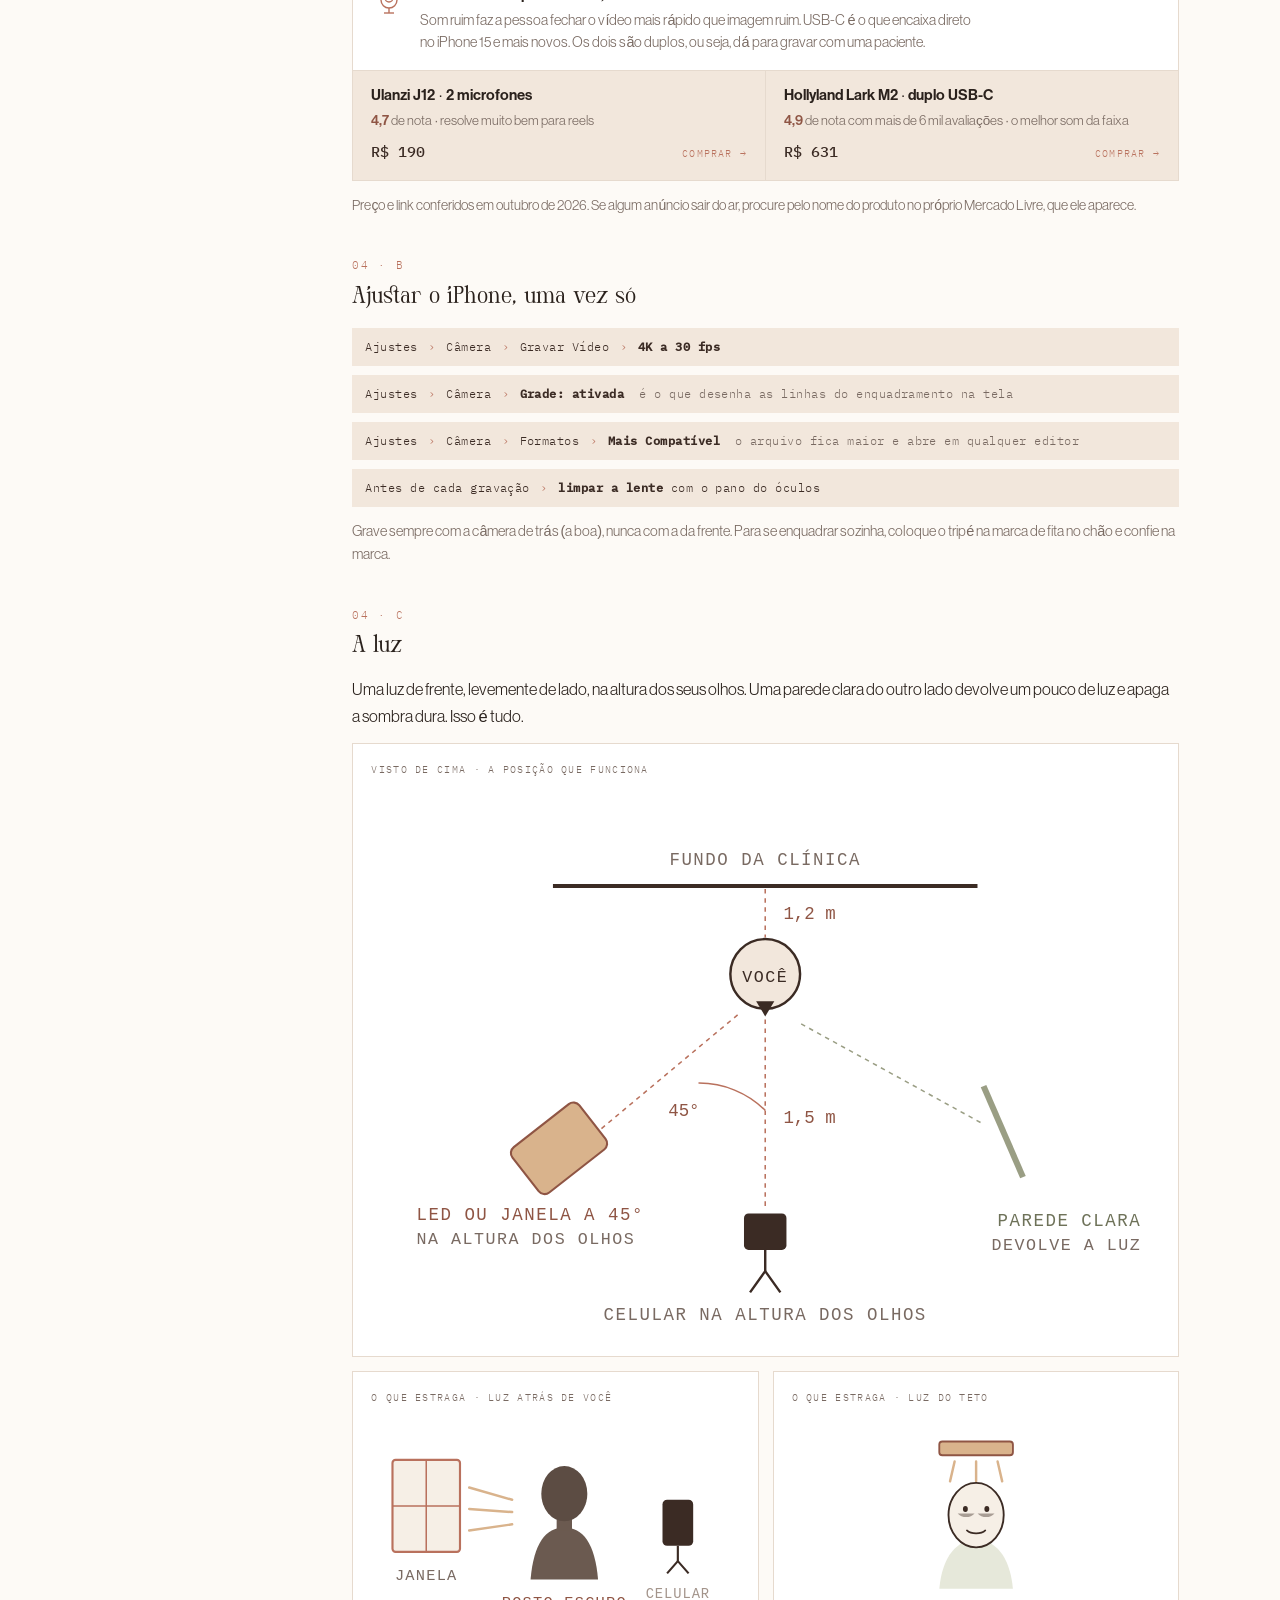
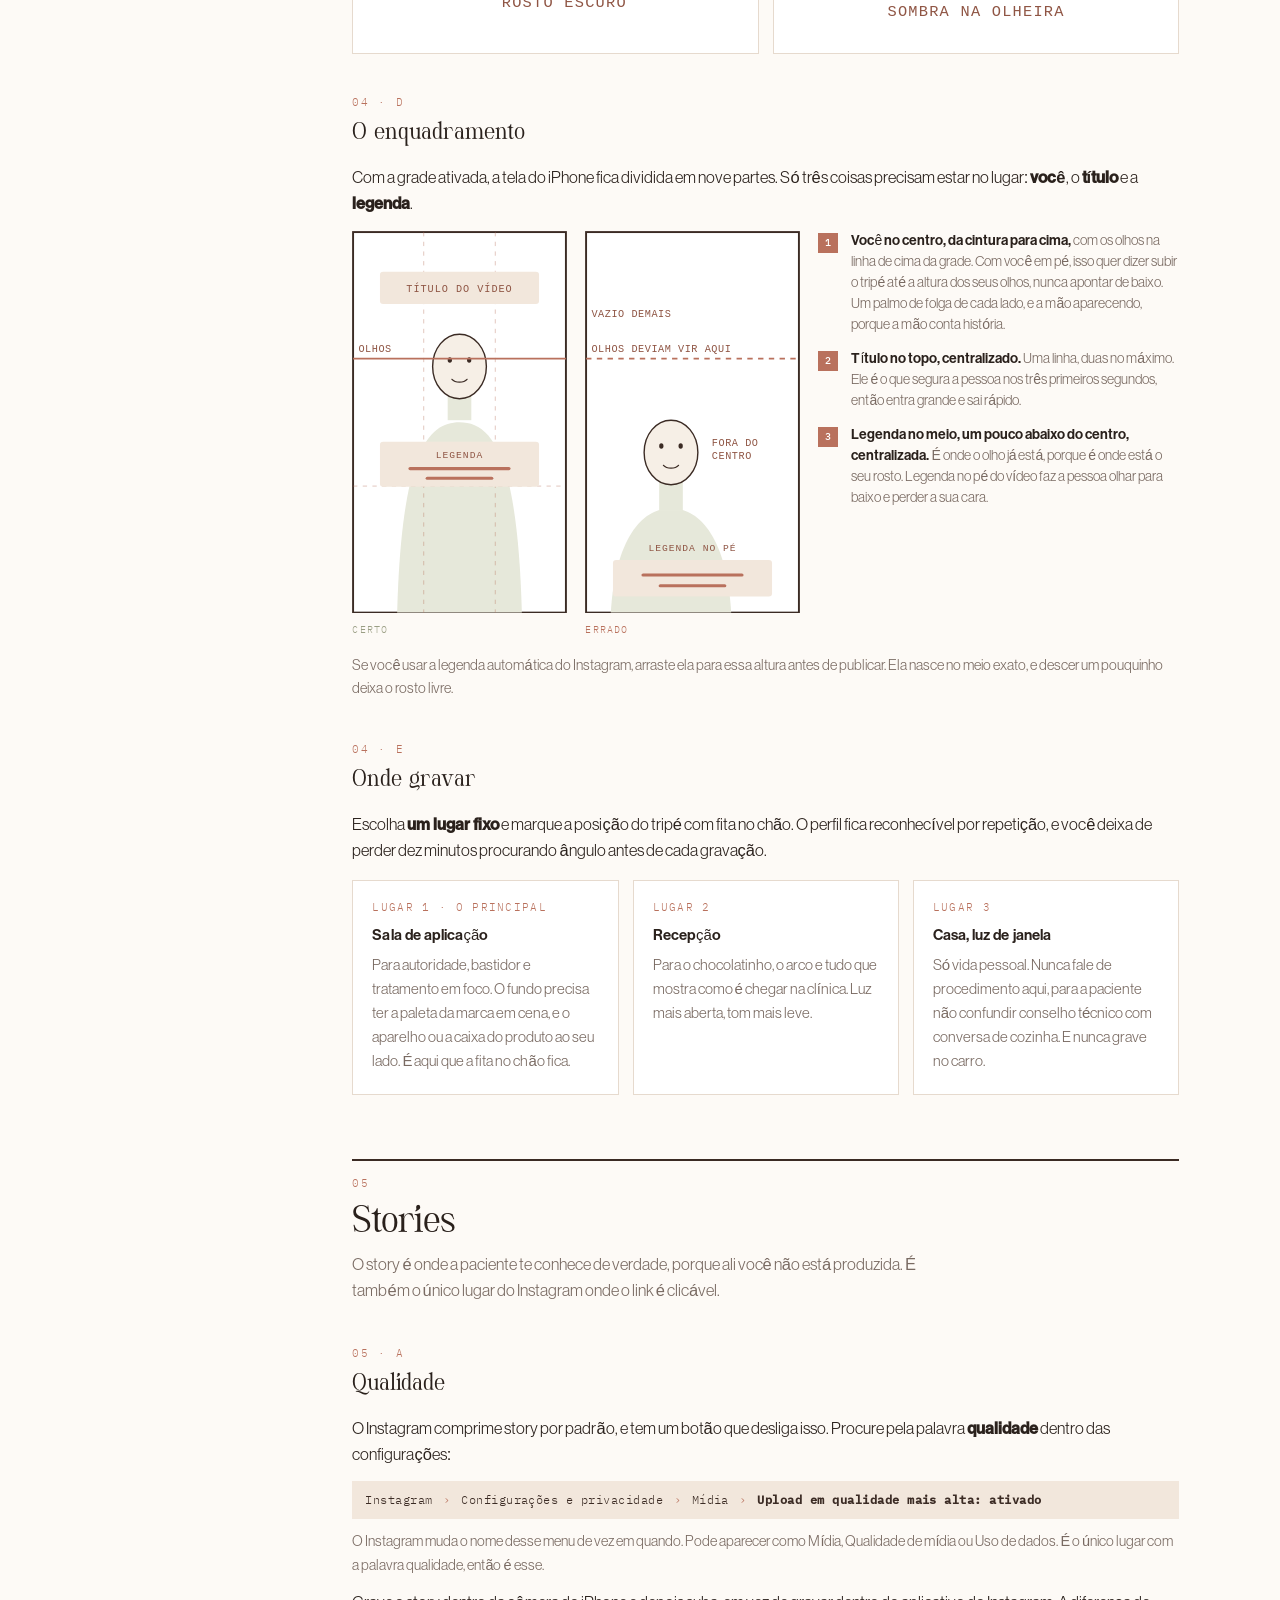
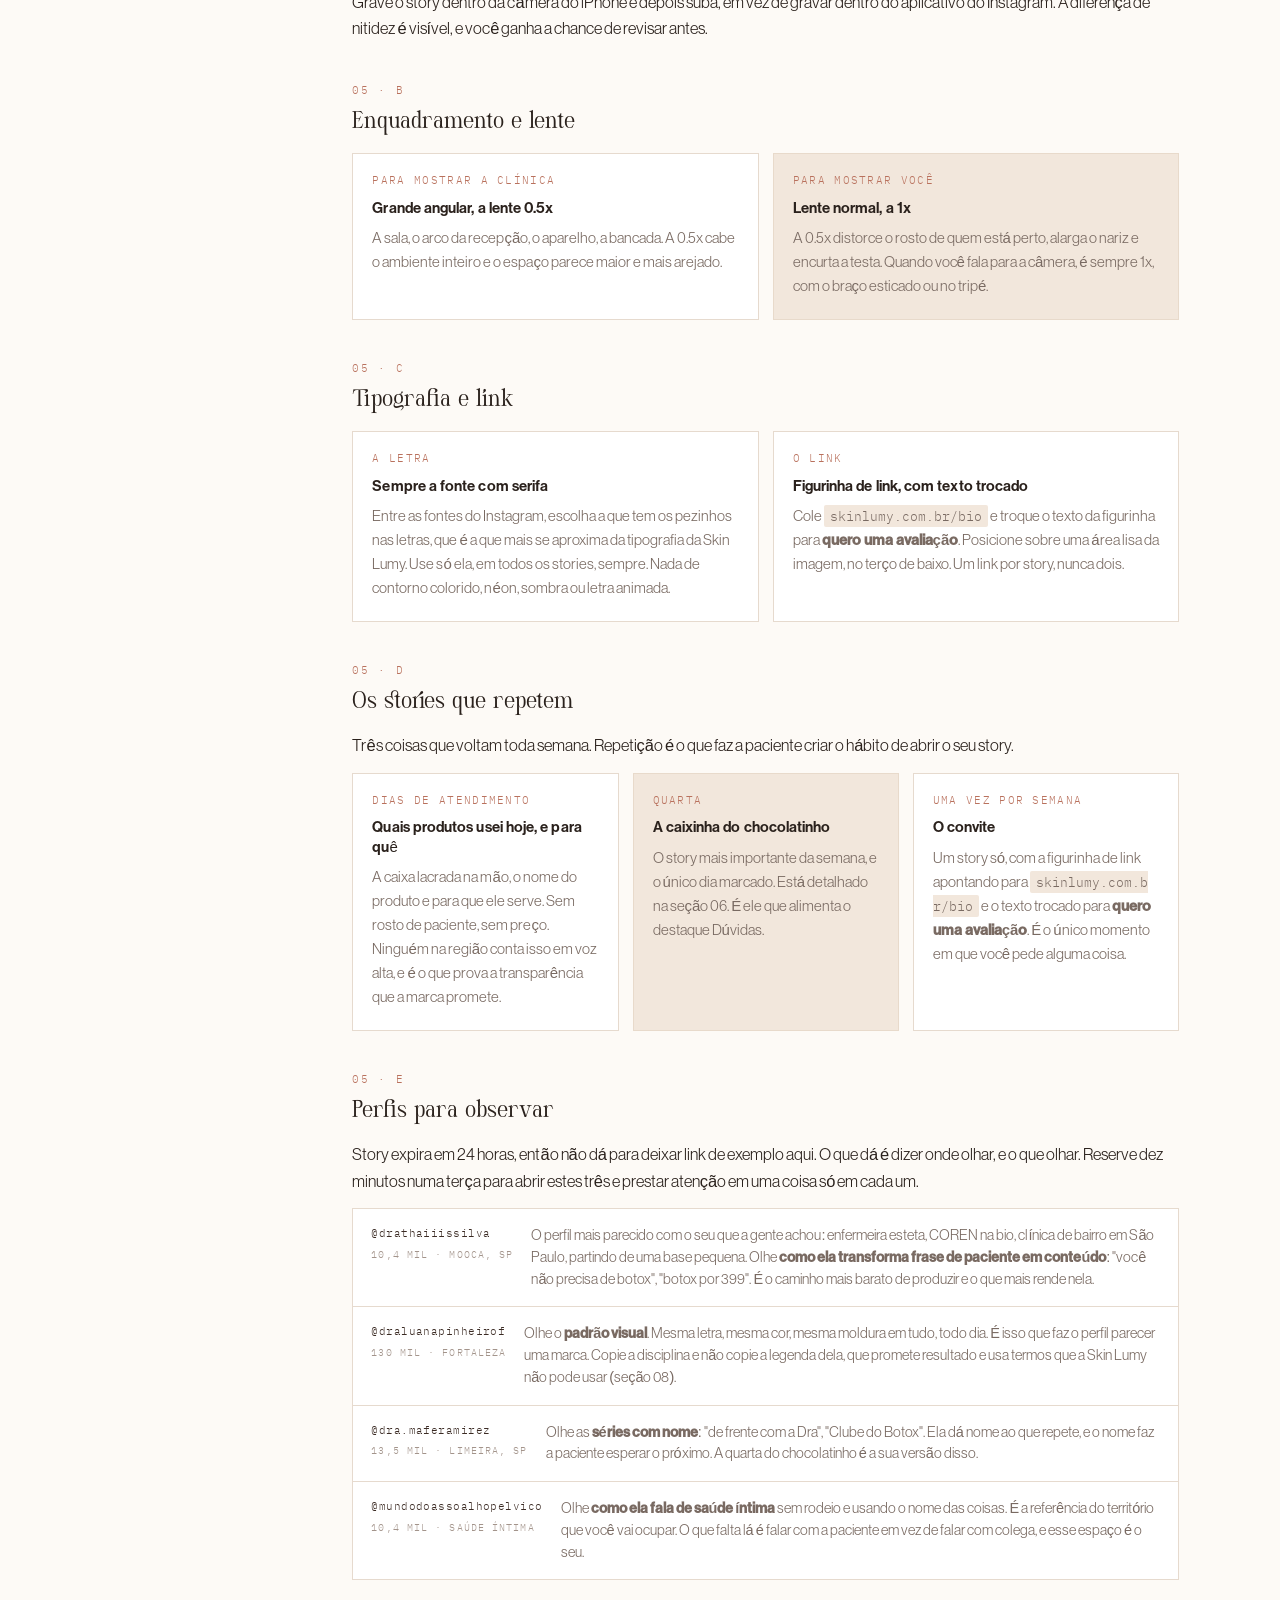
==== commit a0e618e8: "Bio da Skin Lumy aprovada pelo Marcelo Linha de autoridade "Flávia Trapenard · ex-Stanford Hospital," ====
--- a/guia/skinlumy.html
+++ b/guia/skinlumy.html
@@ -543,9 +543,9 @@
             <button class="cpbtn" data-cp="cp-nome">copiar</button>
           </div>
           <div class="copybox">
-            <span class="mono t">Bio · copie e cole, 143 de 150 caracteres</span>
+            <span class="mono t">Bio · copie e cole, 140 de 150 caracteres</span>
             <pre id="cp-bio">Estética facial, corporal e íntima · Vila Olímpia
-Flávia Trapenard · do hospital de Stanford, EUA
+Flávia Trapenard · ex-Stanford Hospital, EUA
 Para se olhar e se gostar de novo
 Avaliação ↓</pre>
             <button class="cpbtn" data-cp="cp-bio">copiar</button>
@@ -565,7 +565,7 @@
           </div>
           <div class="bioname">Skin Lumy · Estética Vila Olímpia</div>
           <div class="bioline"><span class="bn">1</span><span>Estética facial, corporal e íntima · Vila Olímpia</span></div>
-          <div class="bioline"><span class="bn">2</span><span>Flávia Trapenard · do hospital de Stanford, EUA</span></div>
+          <div class="bioline"><span class="bn">2</span><span>Flávia Trapenard · ex-Stanford Hospital, EUA</span></div>
           <div class="bioline"><span class="bn">3</span><span>Para se olhar e se gostar de novo</span></div>
           <div class="bioline"><span class="bn">4</span><span>Avaliação ↓</span></div>
           <div class="biolink">skinlumy.com.br/bio</div>
@@ -574,9 +574,11 @@
         <ol class="annot">
           <li><span class="bn">1</span><span><b>O que faz e onde.</b> É a linha que te
           encontra na busca. Quem digita "estética íntima Vila Olímpia" precisa cair aqui.</span></li>
-          <li><span class="bn">2</span><span><b>A autoridade.</b> O nome do hospital faz o
-          trabalho sozinho, sem adjetivo e sem contar tempo de casa. Em lugar nenhum a
-          gente diz há quantos anos.</span></li>
+          <li><span class="bn">2</span><span><b>A autoridade.</b> O nome do hospital faz
+          o trabalho sozinho, sem adjetivo. O <b>ex</b> resolve o tempo sem datar nada:
+          em lugar nenhum a gente diz há quantos anos. Fora da bio, onde cabe mais, a
+          frase completa é <b>carreira em grandes hospitais dos Estados Unidos, como o
+          de Stanford</b>.</span></li>
           <li><span class="bn">3</span><span><b>A promessa.</b> A frase da marca, a mesma
           que a Nold vai repetir o ano inteiro. Ela não promete resultado, ela nomeia o
           que a paciente quer sentir.</span></li>
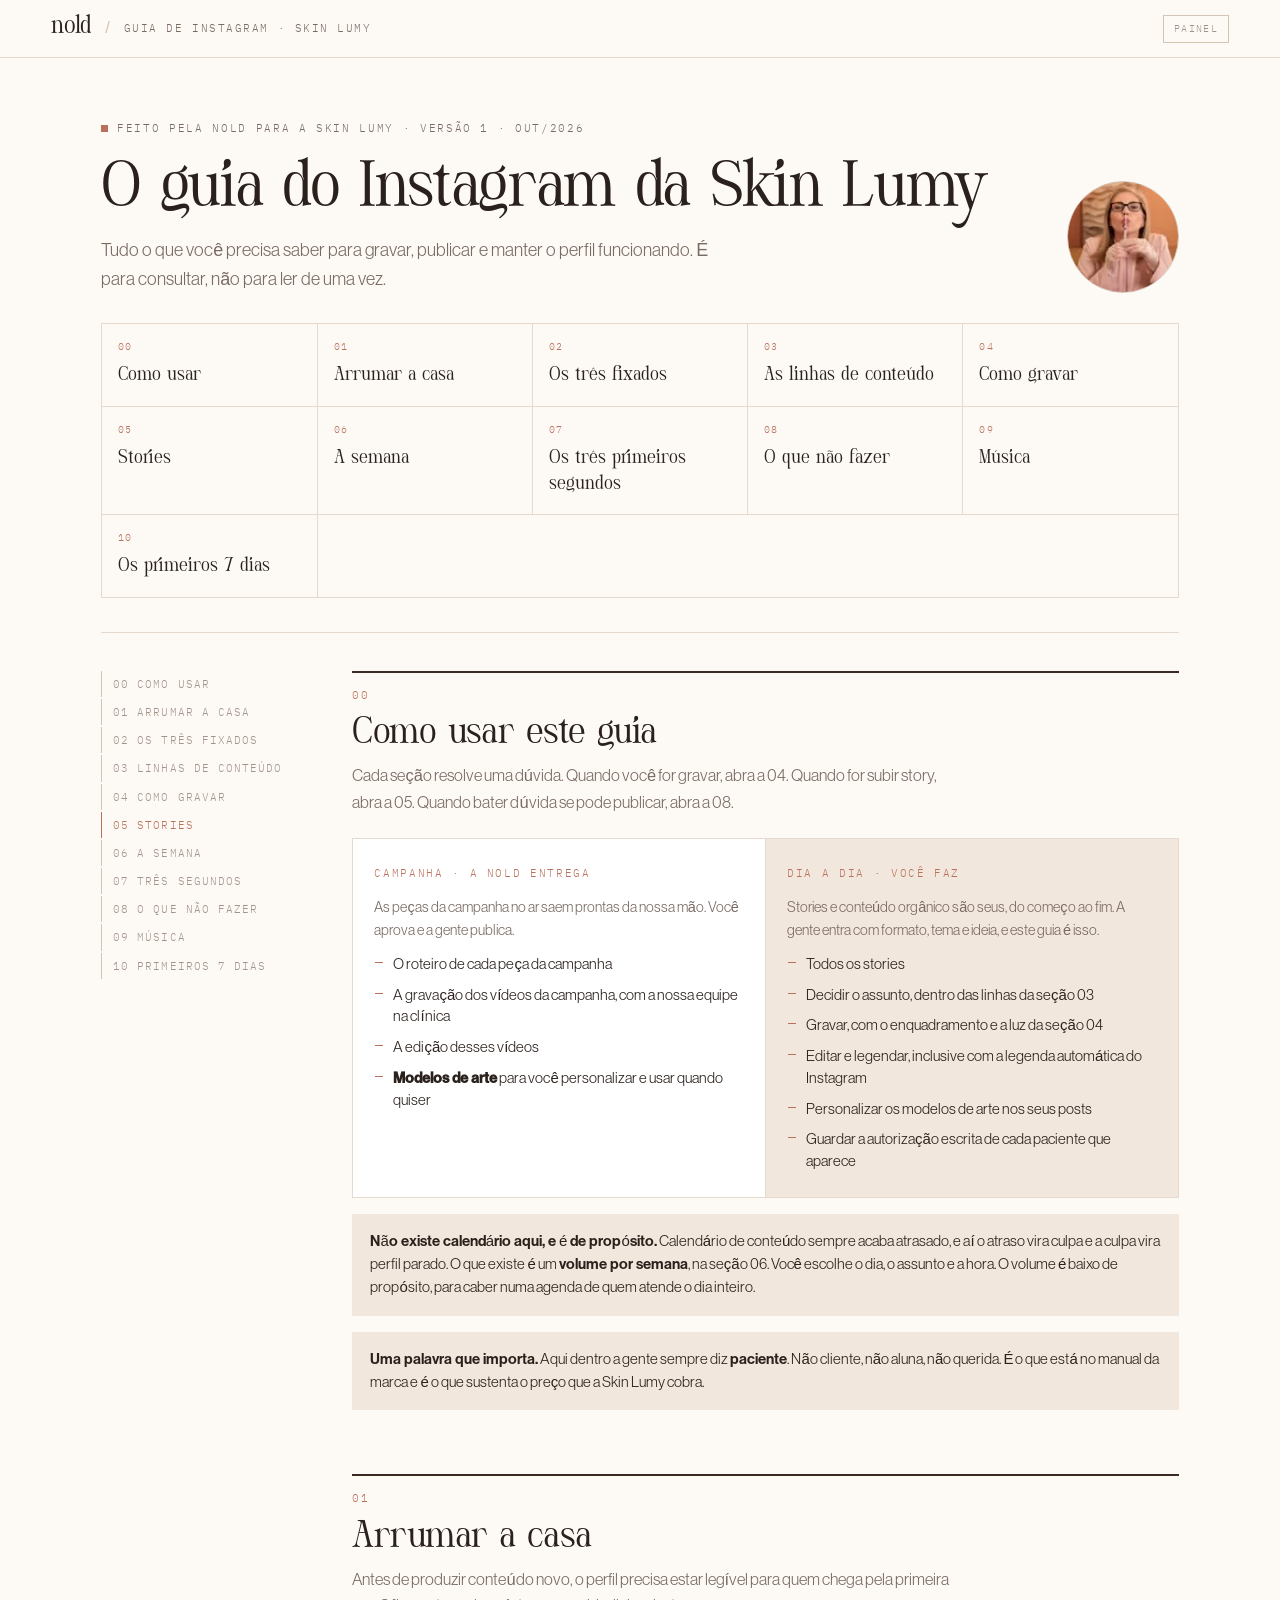
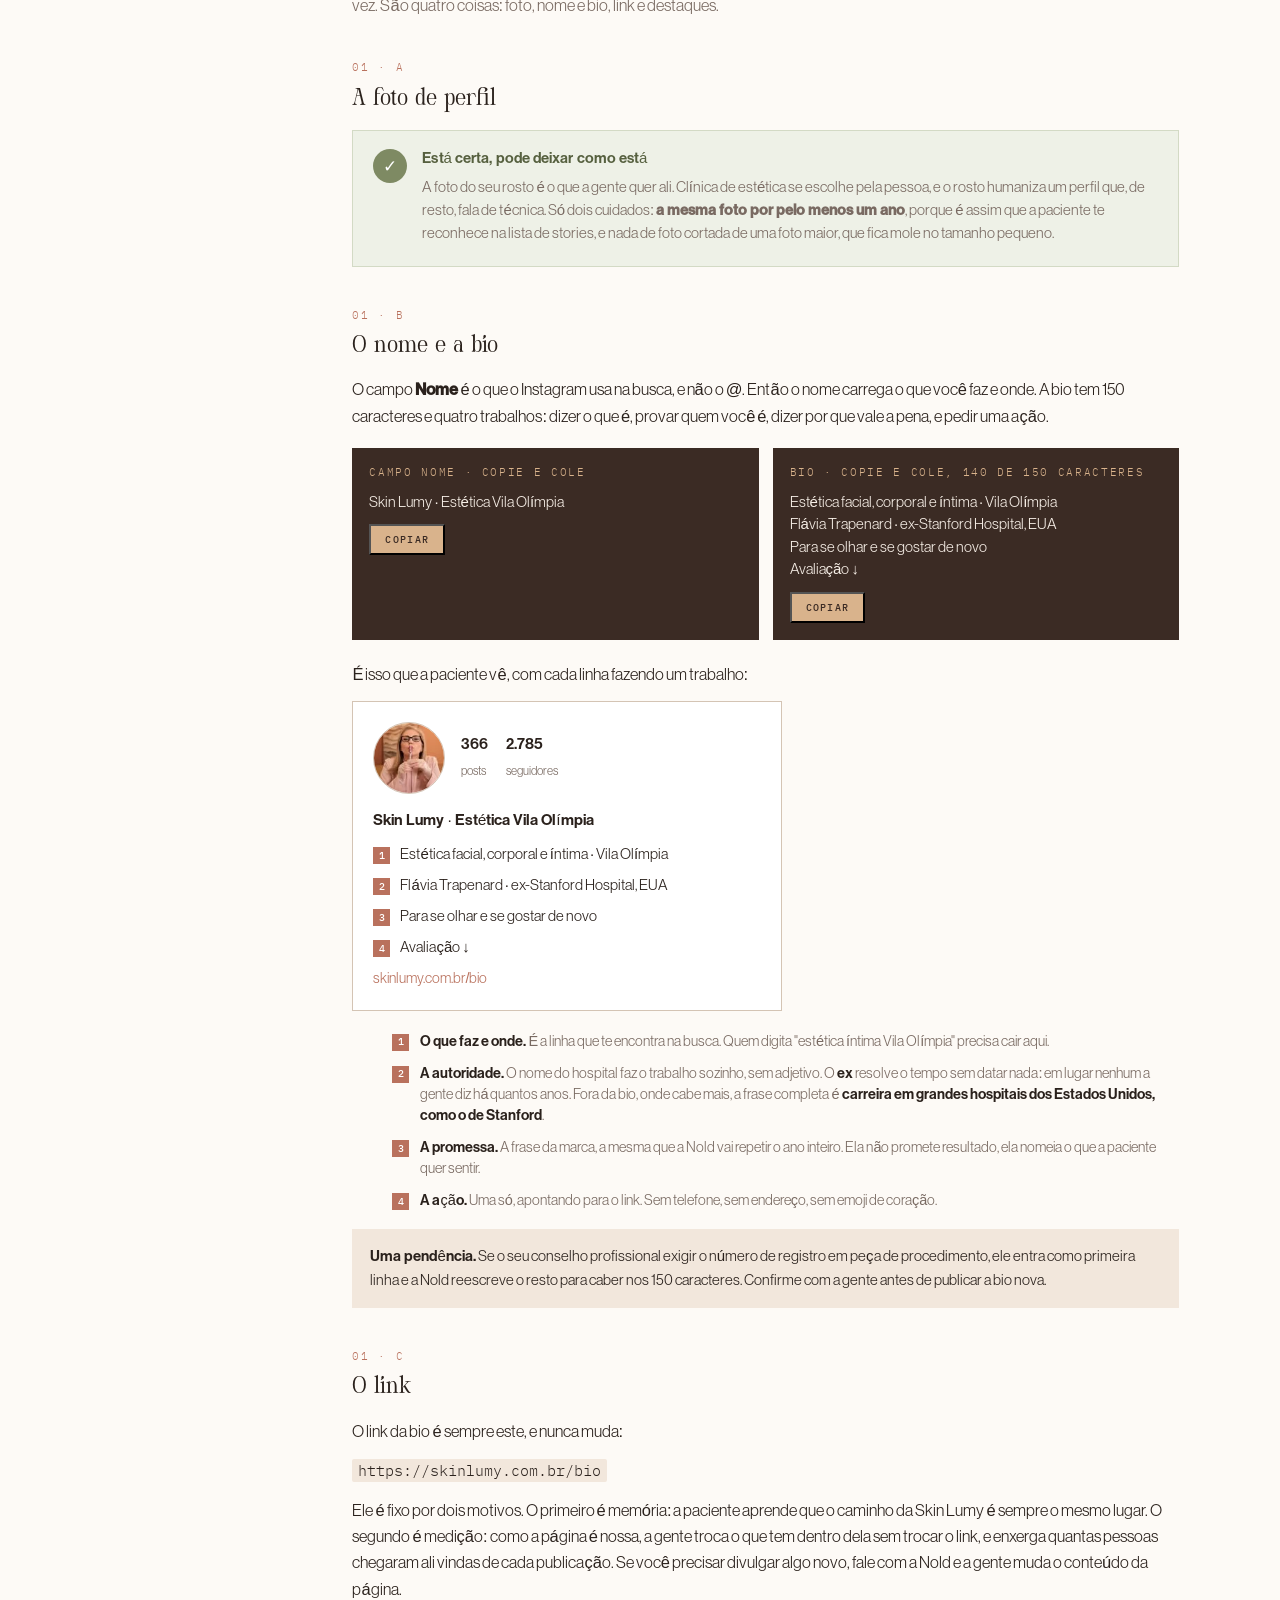
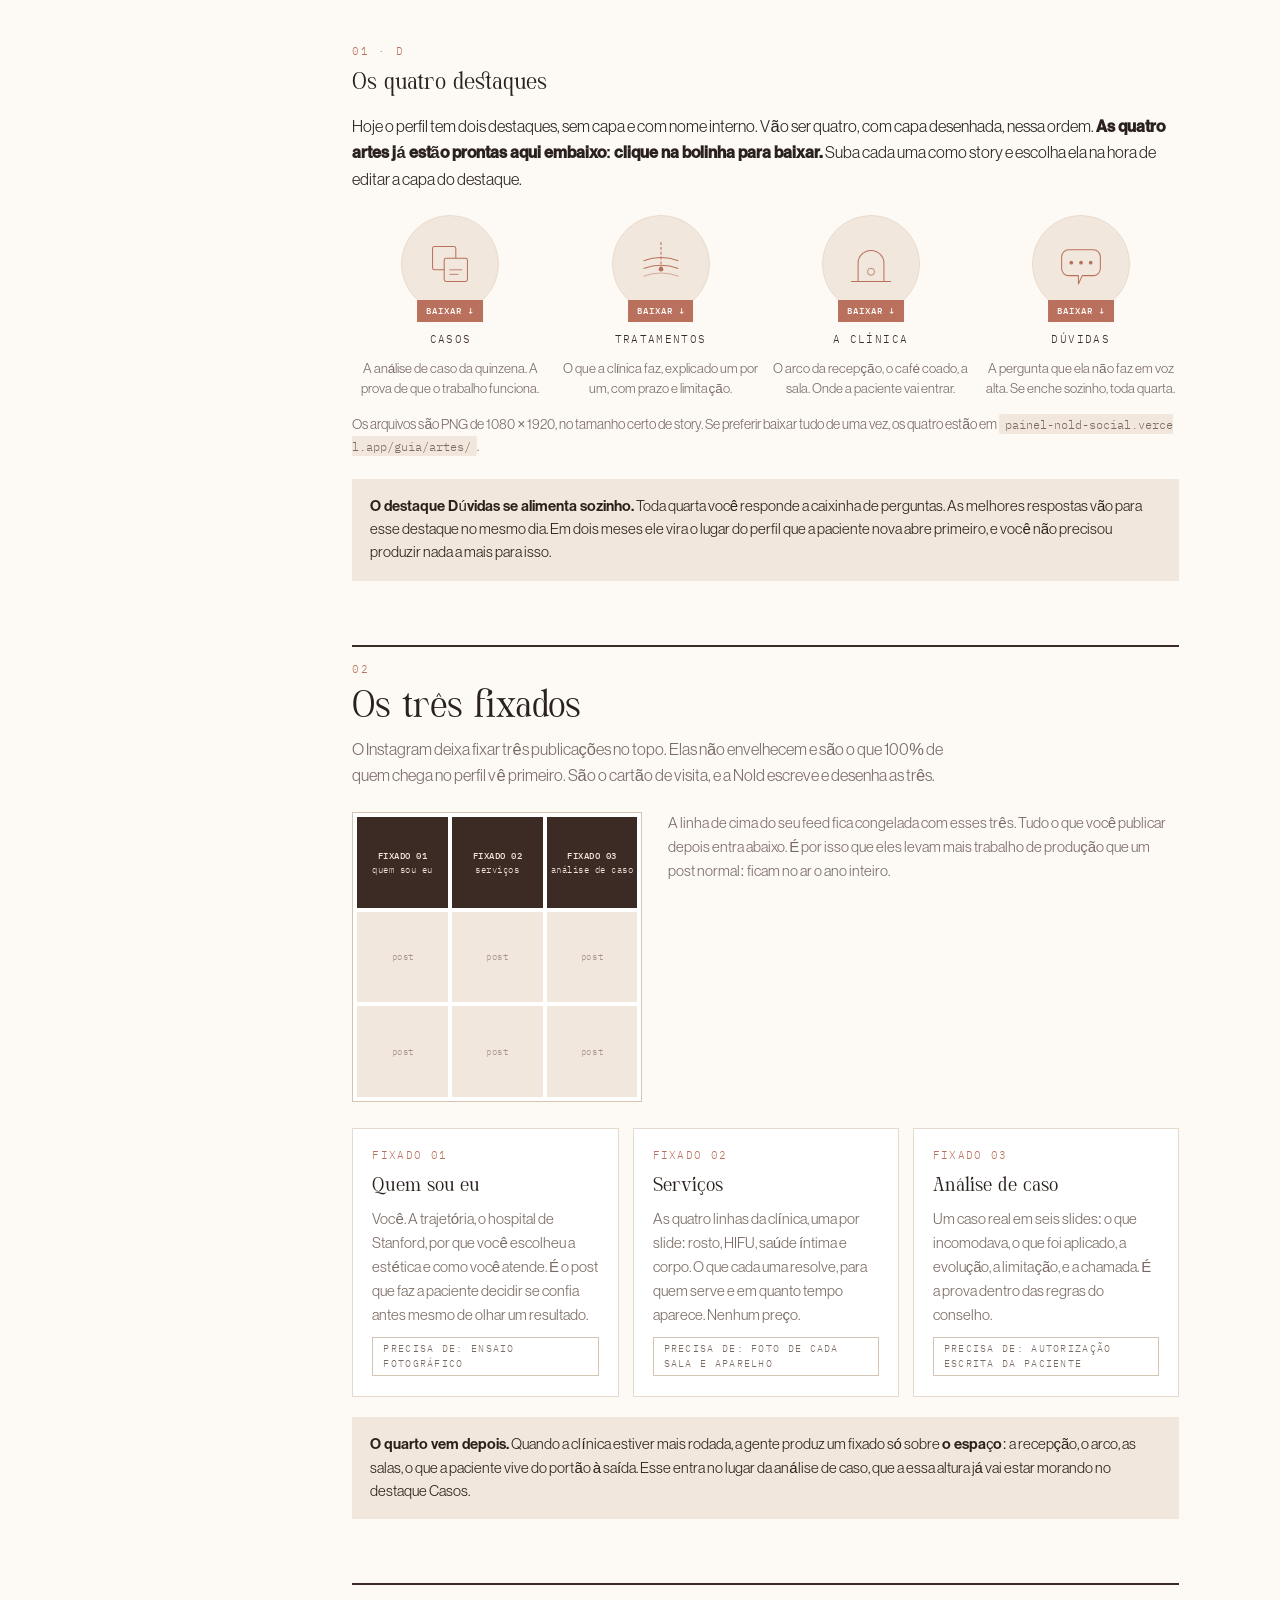
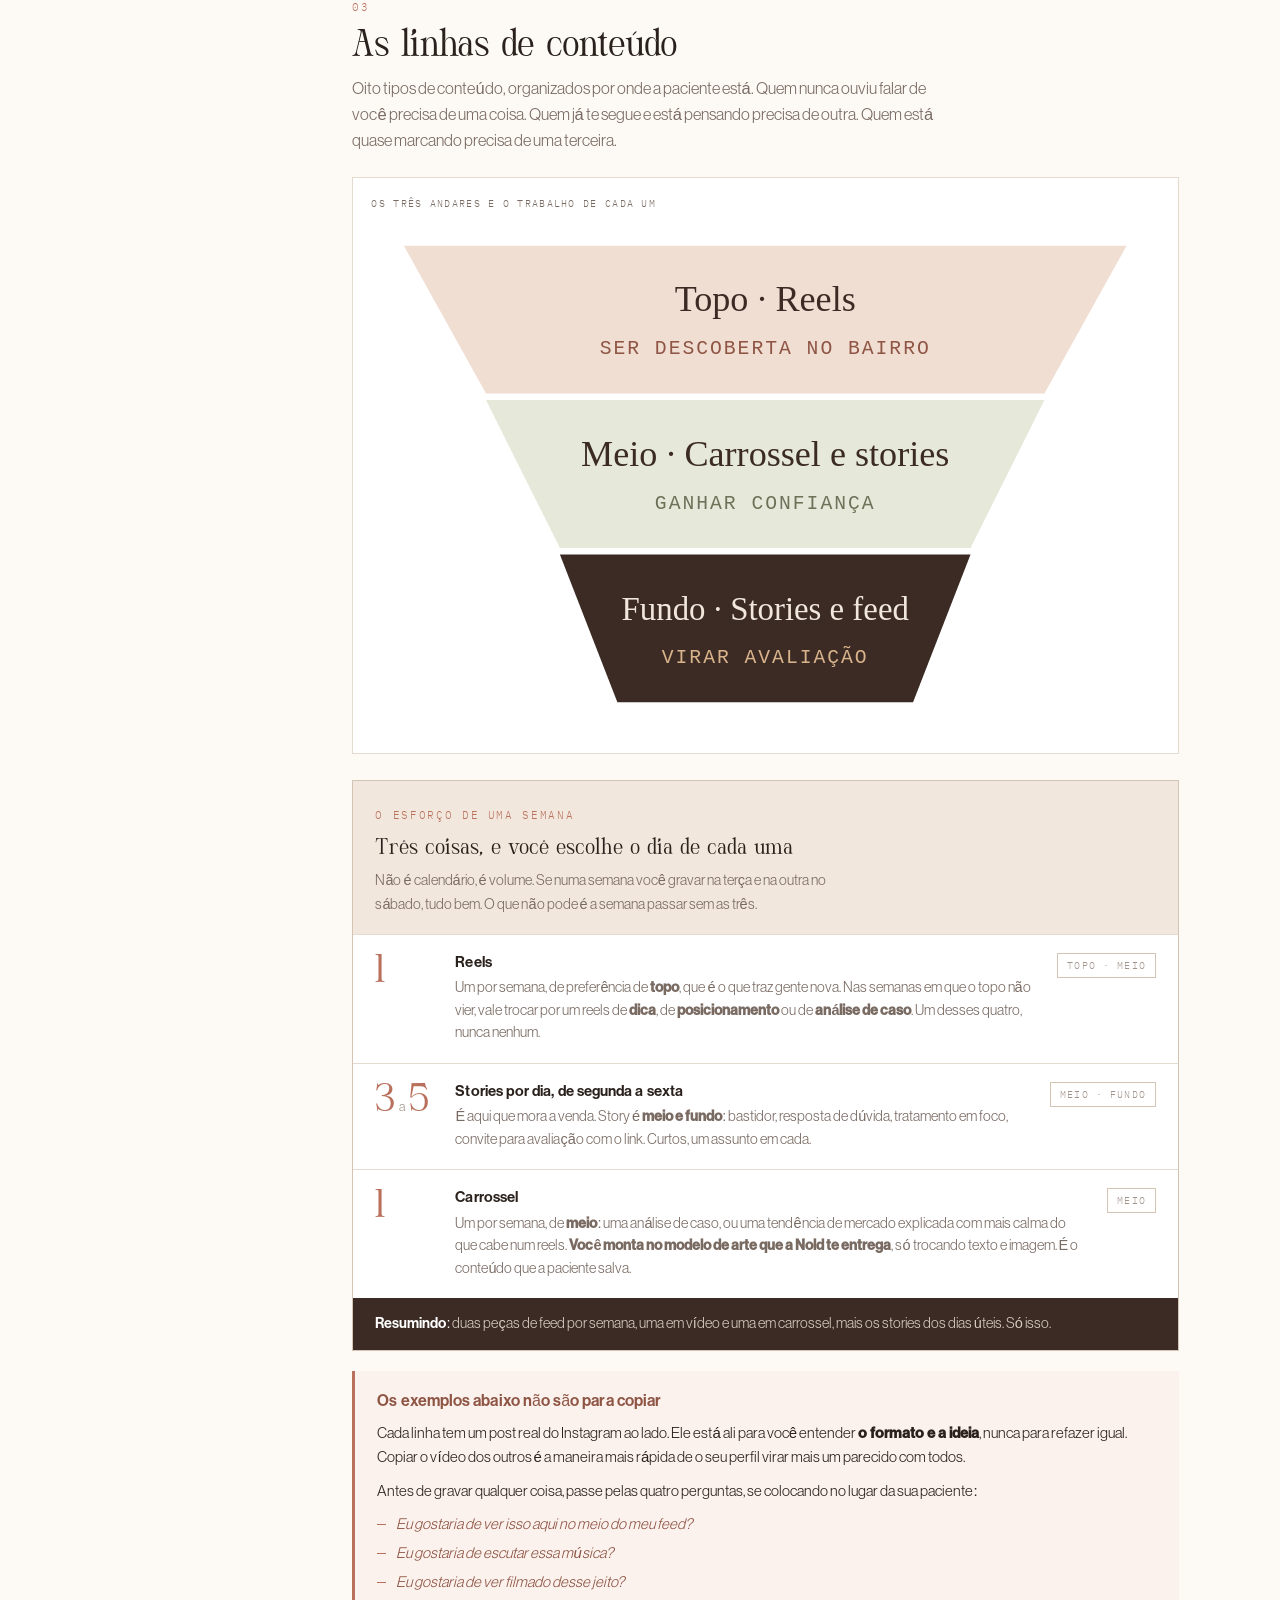
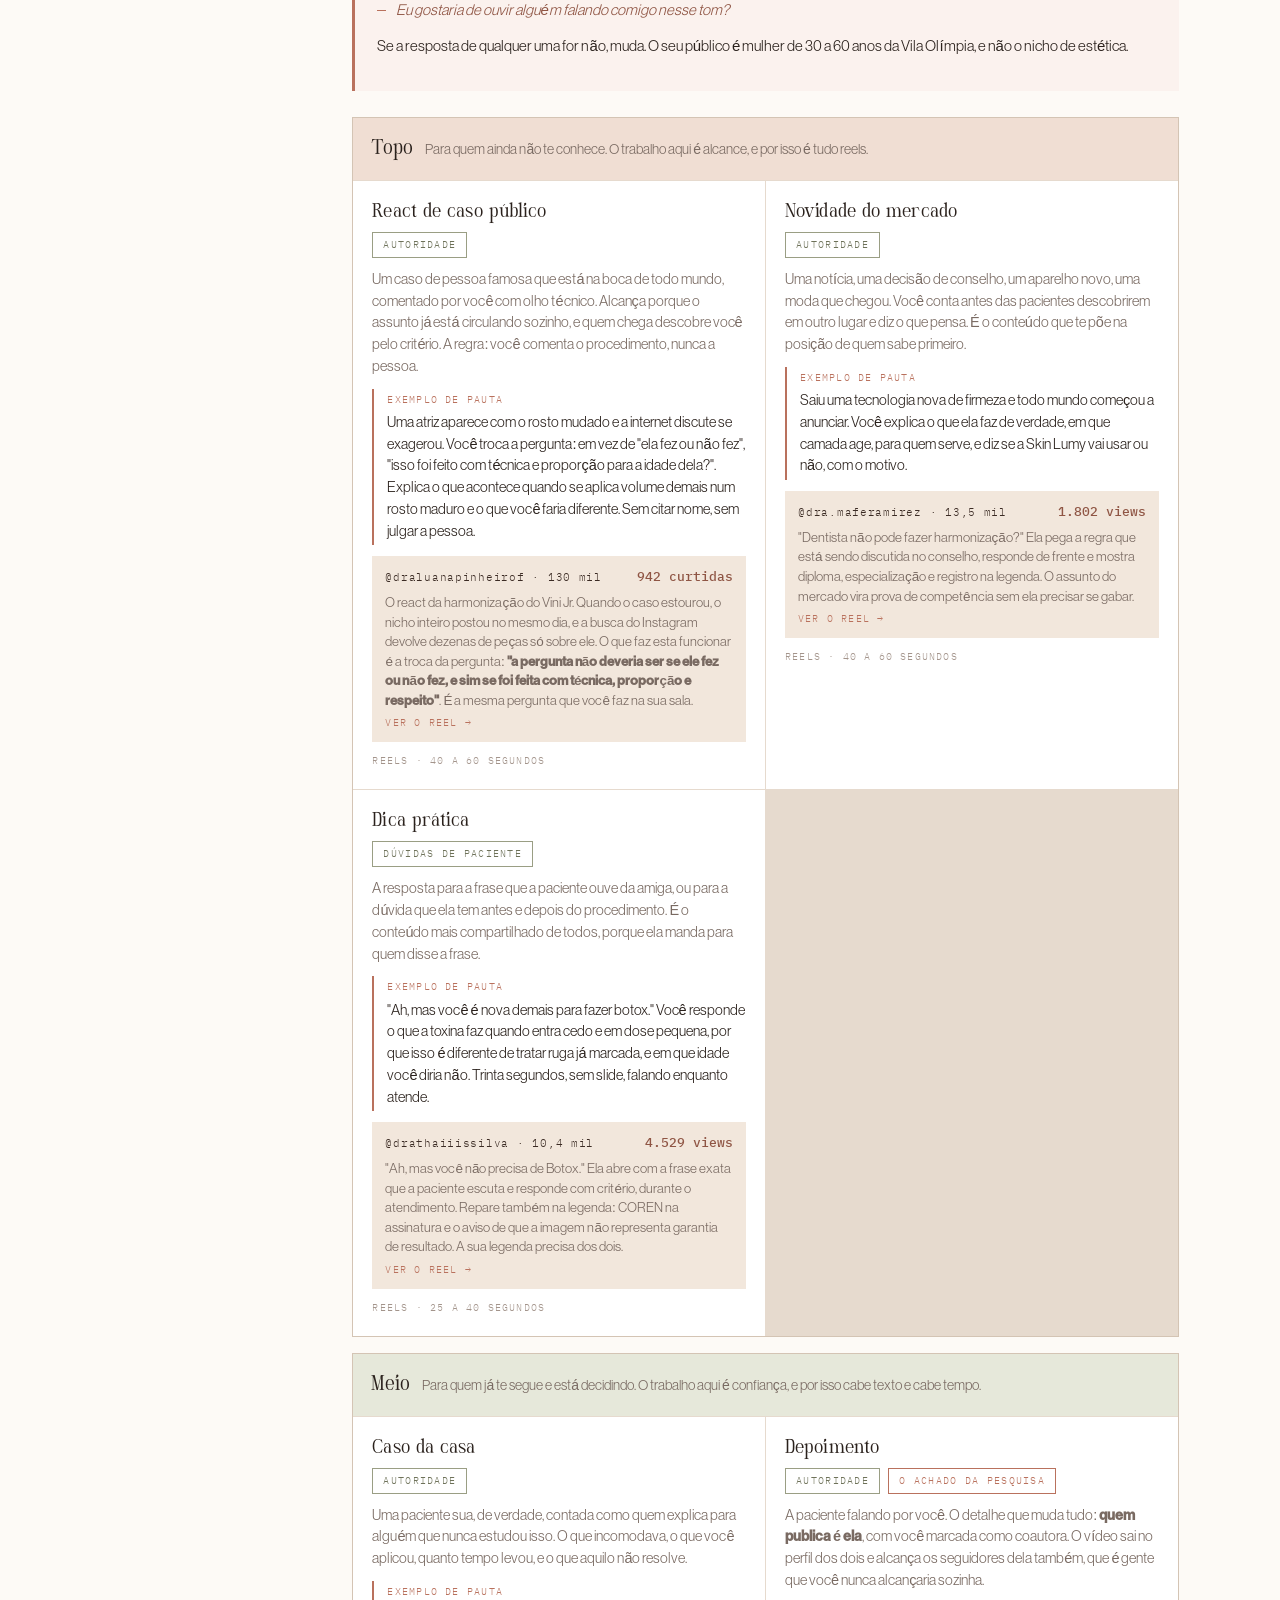
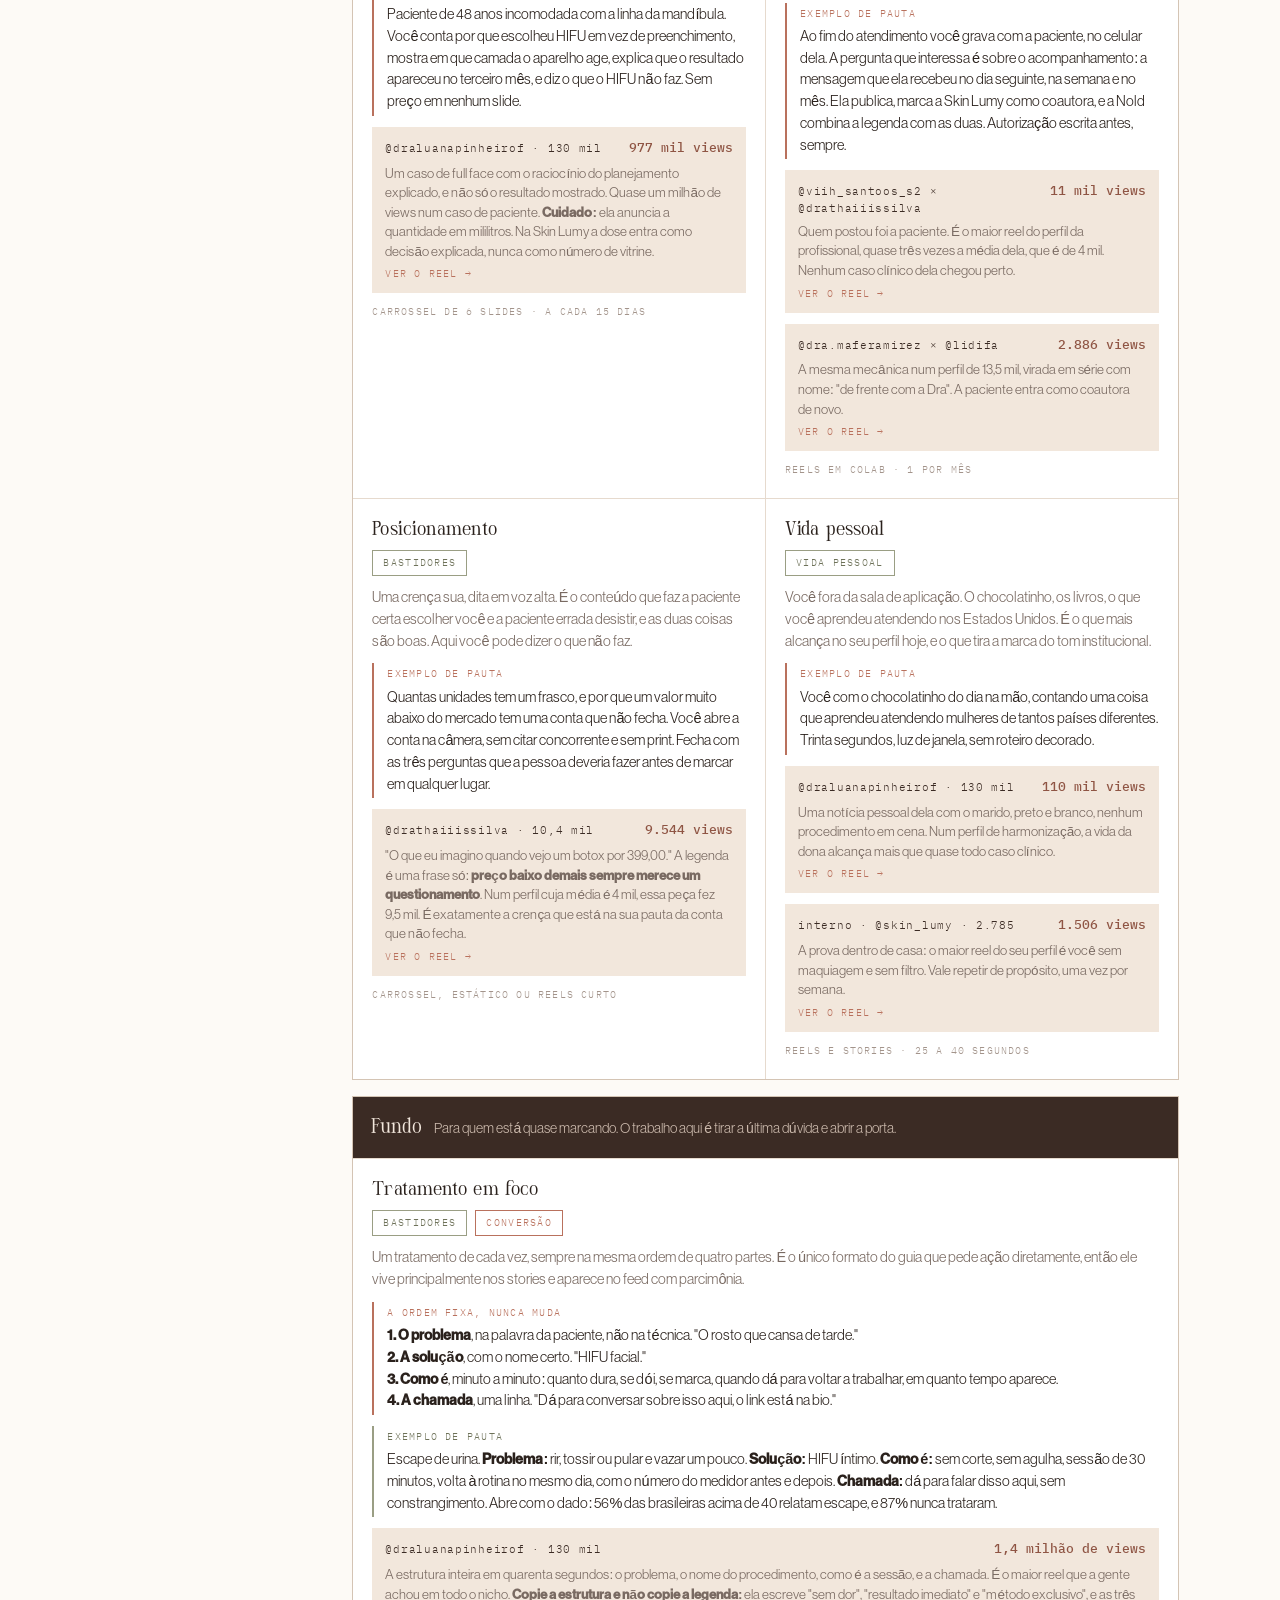
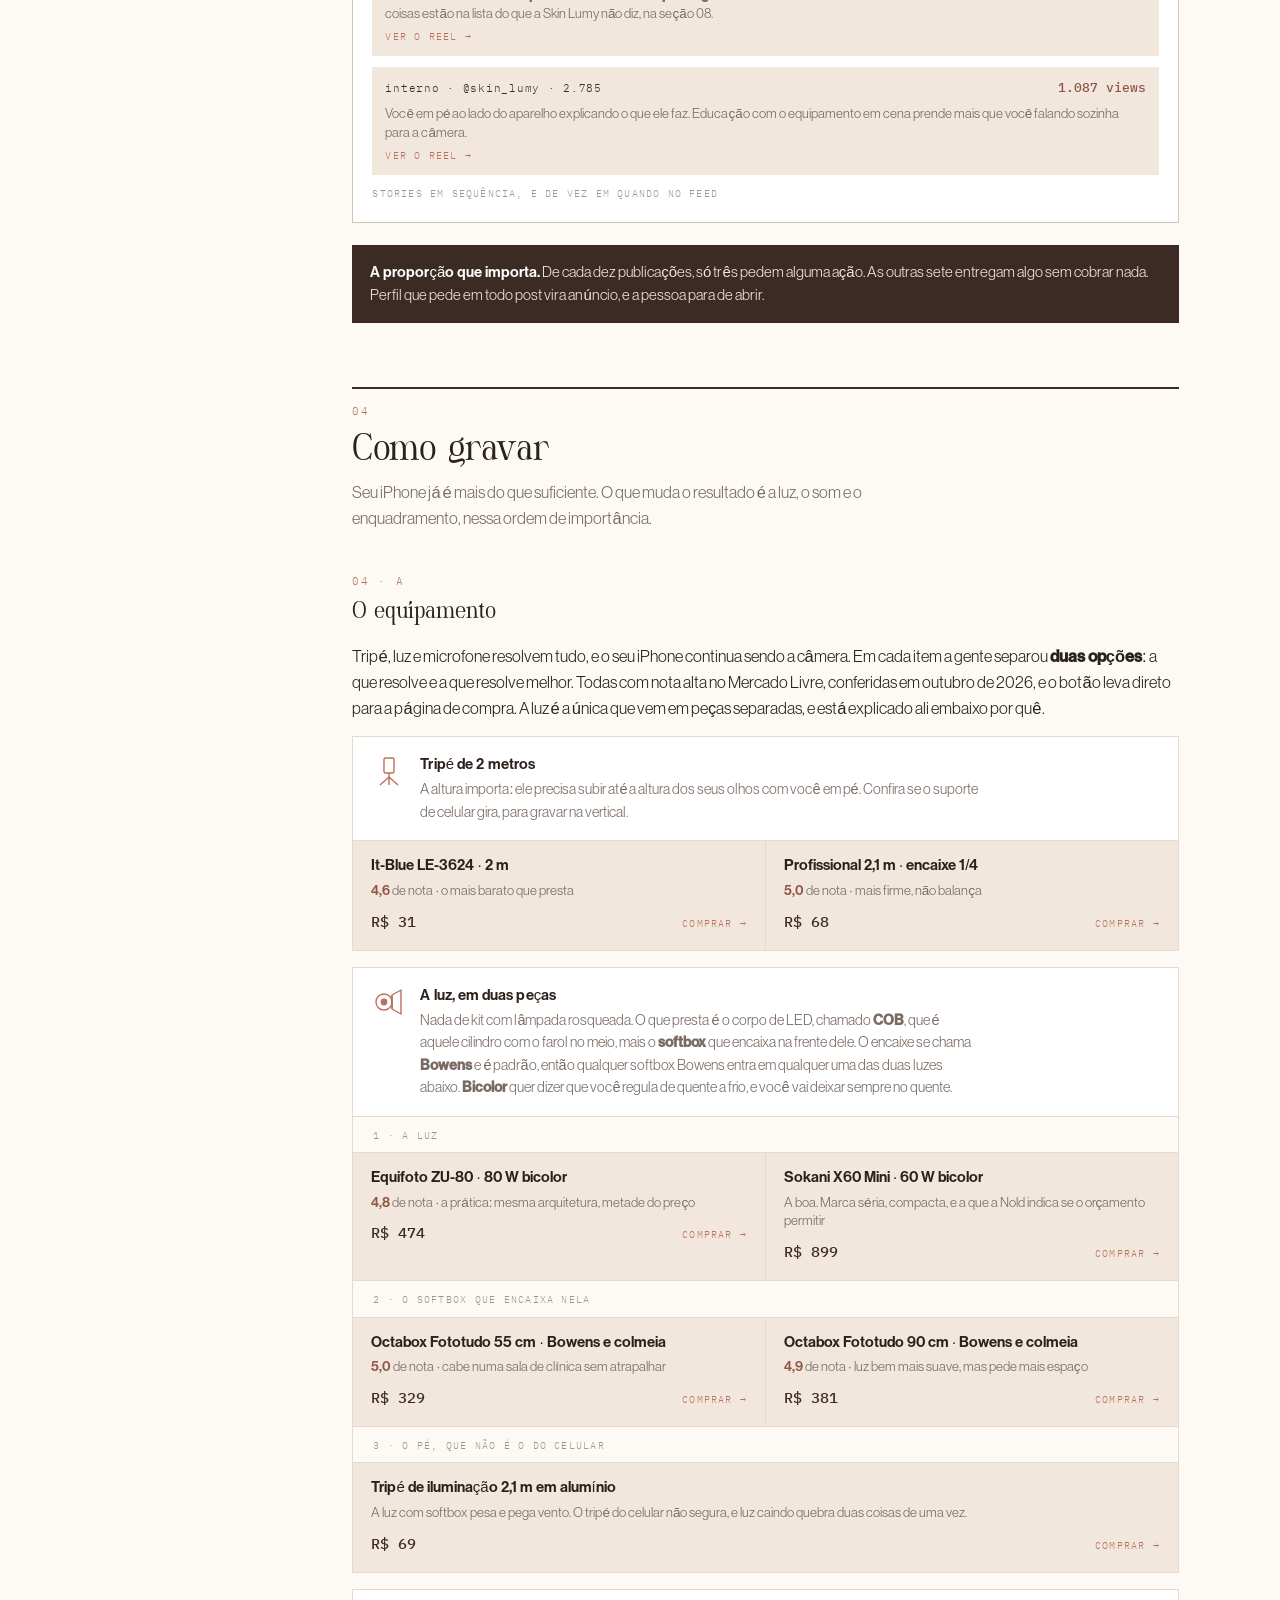
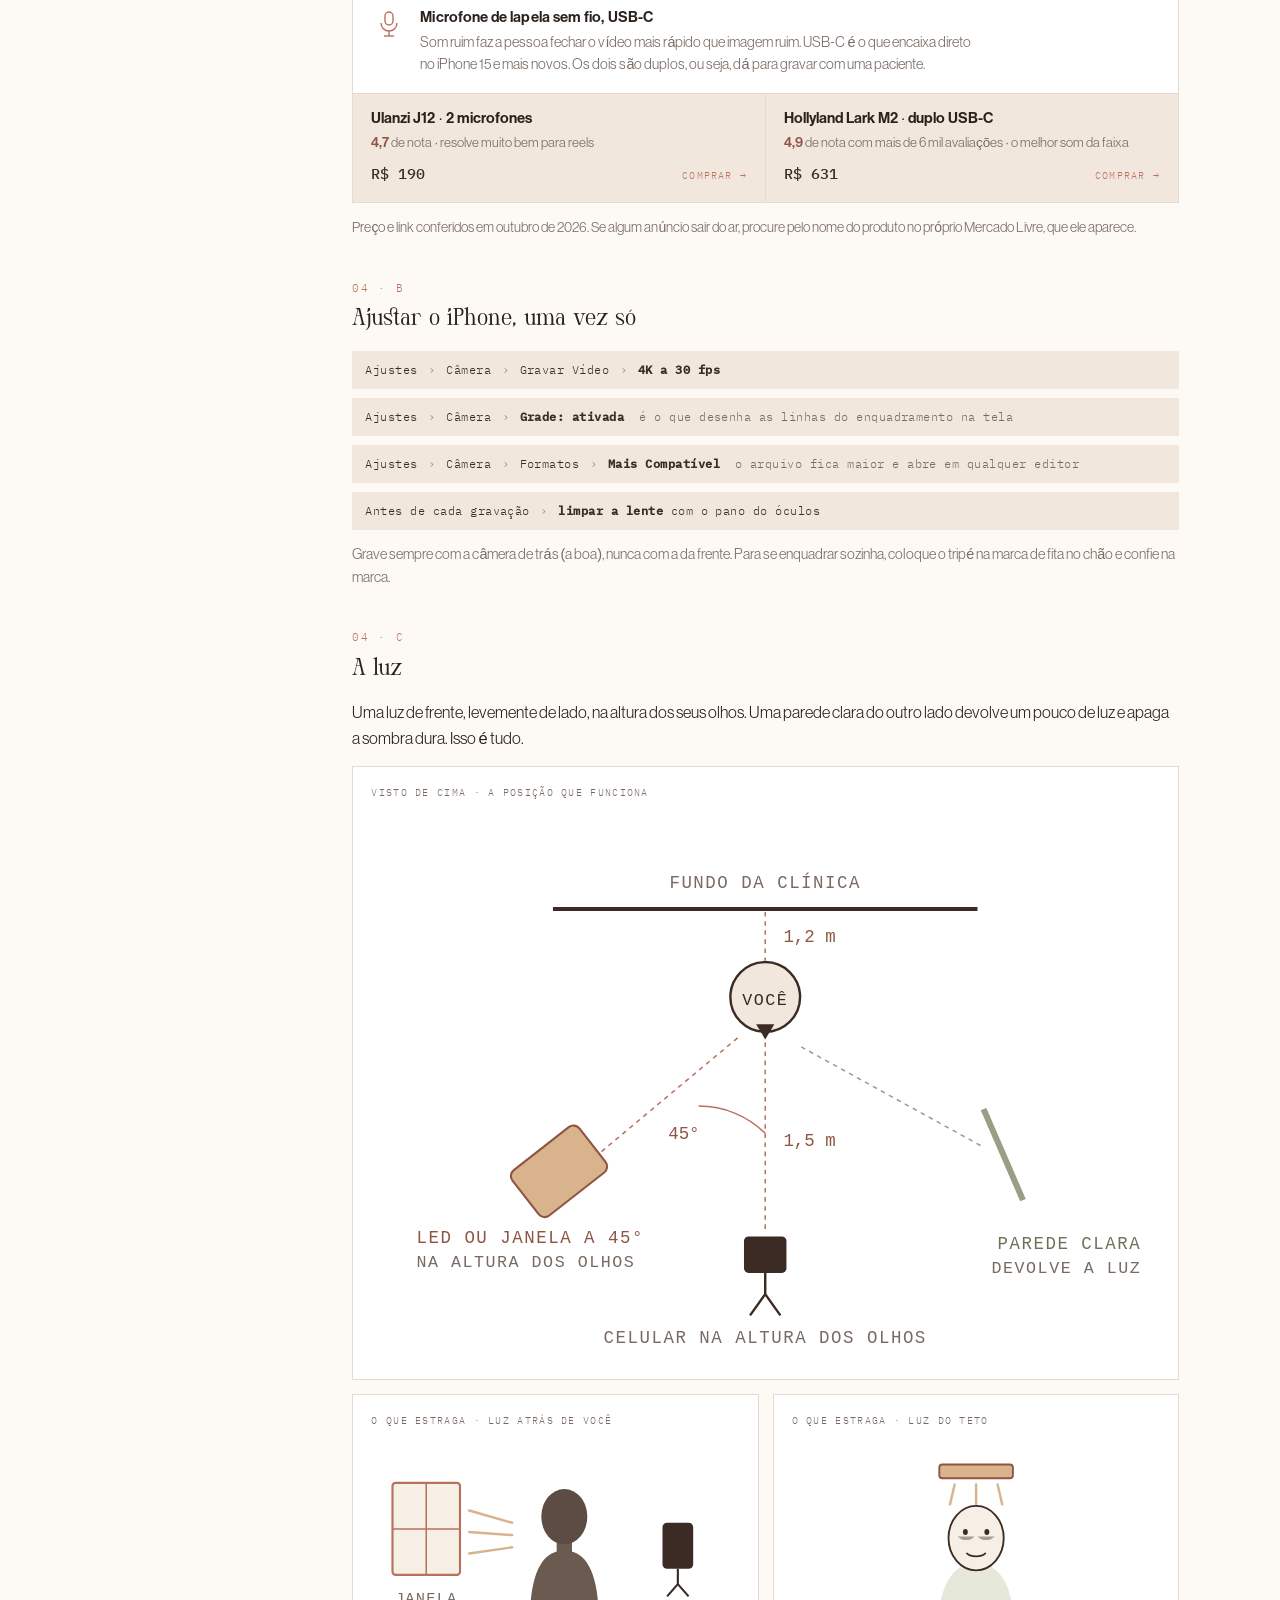
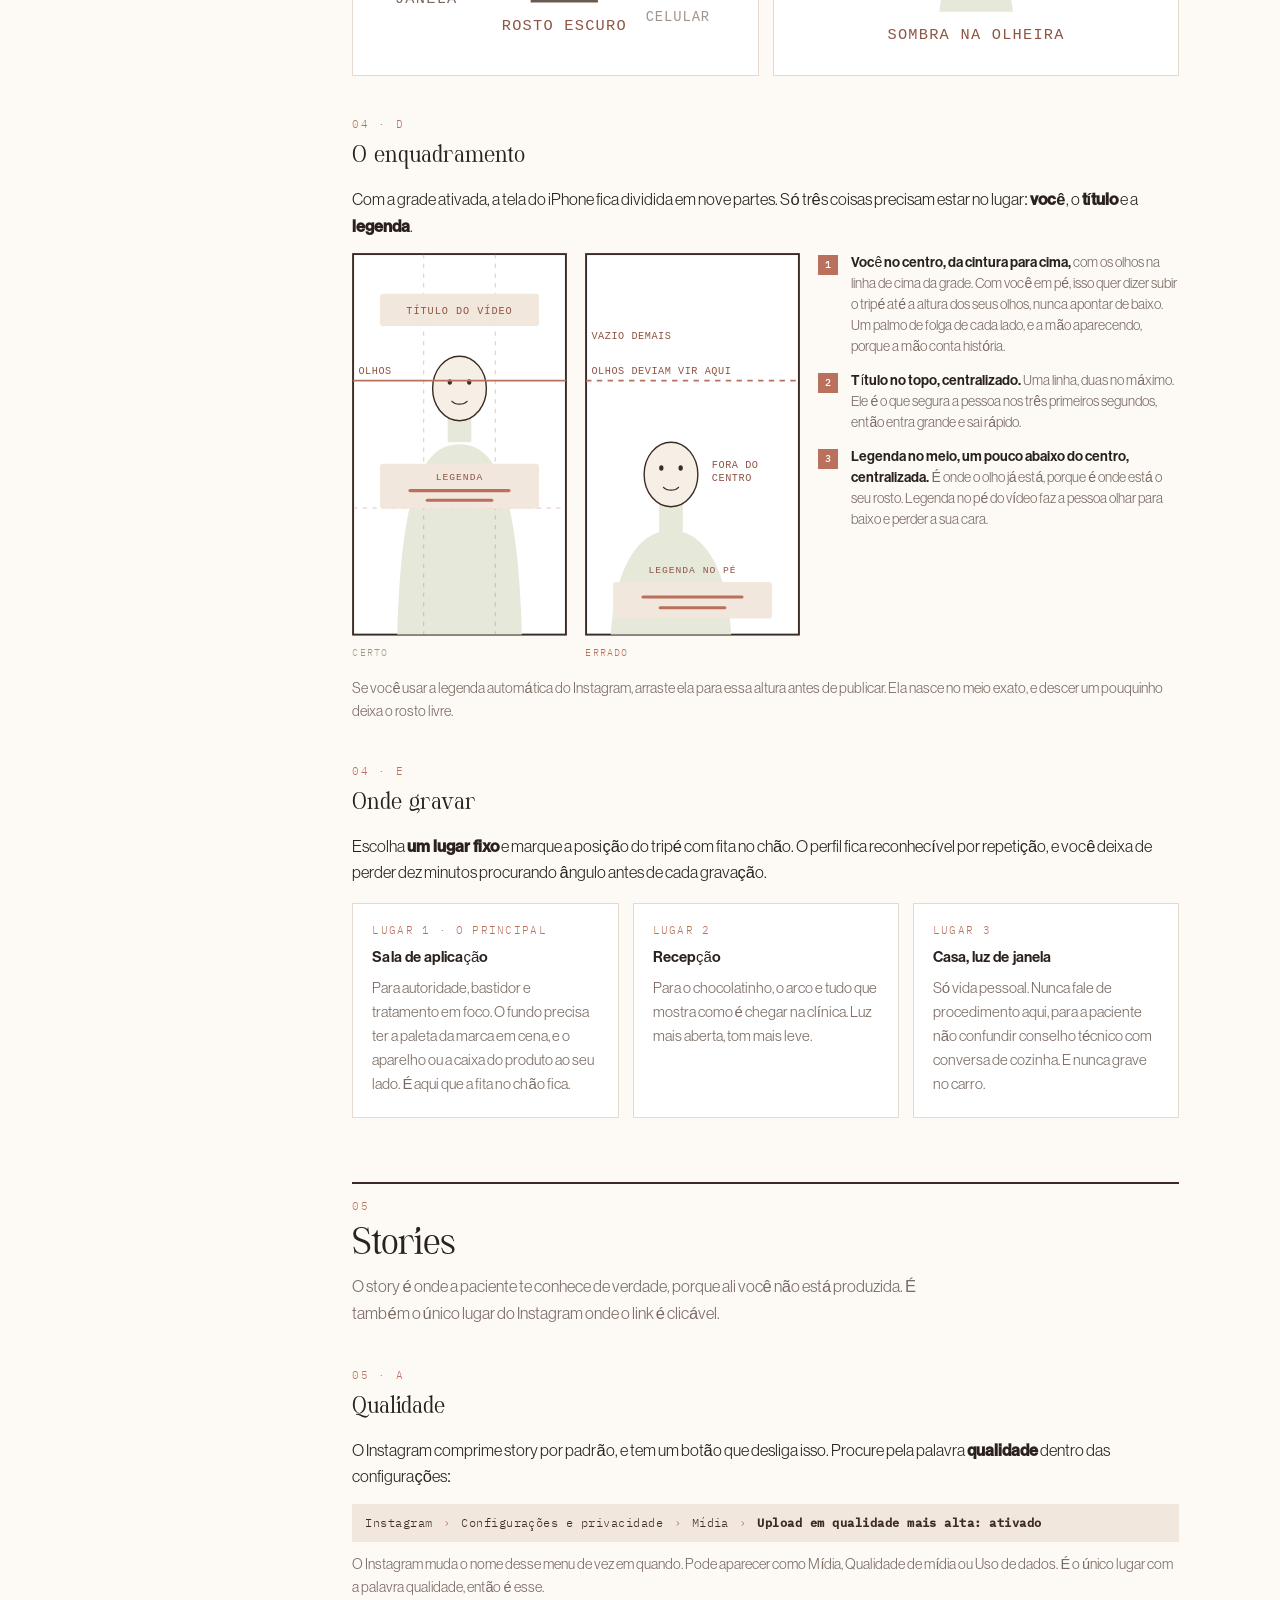
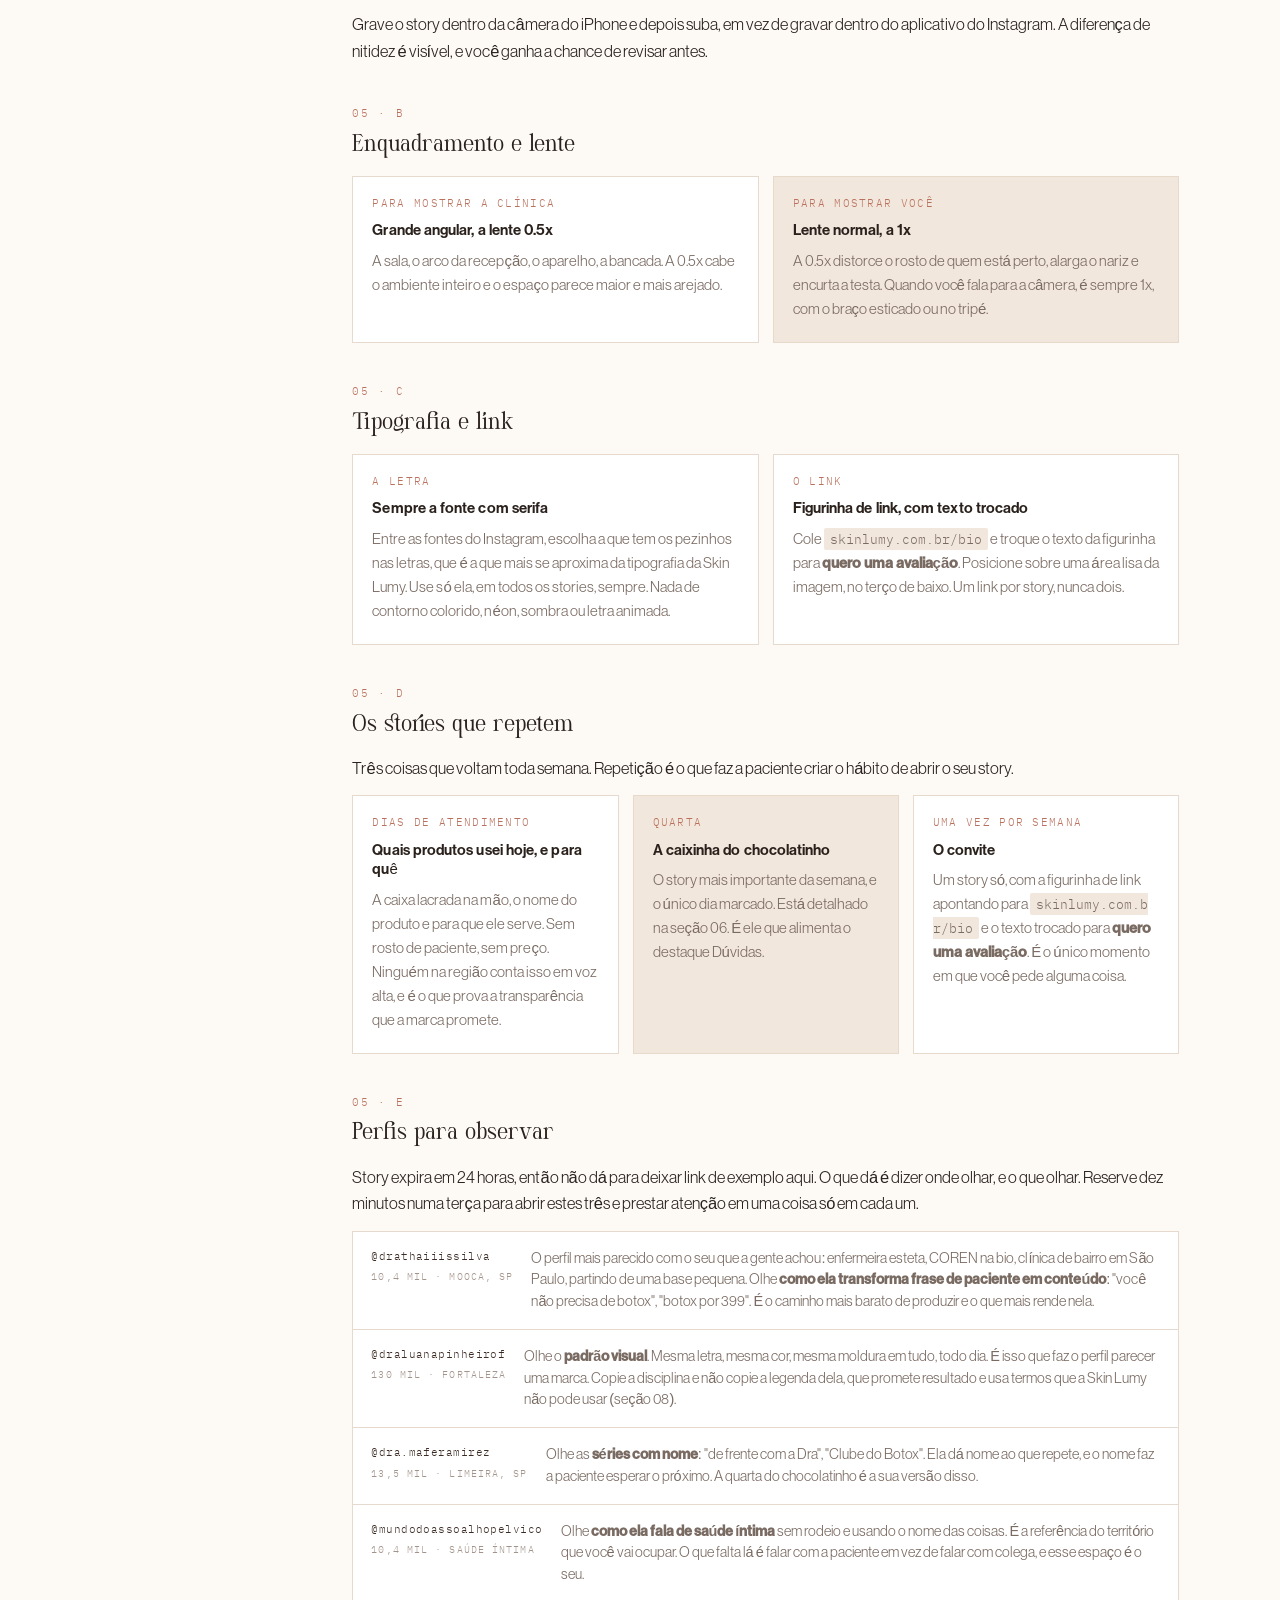
==== commit 06317572: "Corrige a divisão de trabalho nos dois guias O contrato real, dito pelo Marcelo: a Nold entrega rote" ====
--- a/guia/skinlumy.html
+++ b/guia/skinlumy.html
@@ -241,6 +241,8 @@
 .copybox .mono.t{color:var(--ouro)}
 .copybox pre{margin:0;font-family:var(--sans);font-weight:300;font-size:15px;line-height:1.5;
   color:#F7EFE7;white-space:pre-wrap;word-break:break-word}
+.cpnota{font-size:12.5px;line-height:1.45;color:#C8B89F;margin:0}
+.cpnota b{color:var(--ouro);font-weight:500}
 .cpbtn{align-self:flex-start;font-family:var(--mono);font-size:10px;letter-spacing:.13em;
   text-transform:uppercase;color:var(--cacau);background:var(--ouro);padding:7px 14px;cursor:pointer}
 .cpbtn:hover{background:#E8C9A6}
@@ -463,30 +465,27 @@
 
         <div class="split">
           <div>
-            <span class="mono t">Campanha · a Nold faz inteiro</span>
-            <p style="font-size:14.5px;color:var(--gray);margin:10px 0 0">Tudo que faz
-            parte de uma campanha no ar sai pronto da nossa mão. Você só aprova e a gente
-            publica.</p>
+            <span class="mono t">Campanha · a Nold entrega</span>
+            <p style="font-size:14.5px;color:var(--gray);margin:10px 0 0">As peças da
+            campanha no ar saem prontas da nossa mão. Você aprova e a gente publica.</p>
             <ul>
-              <li>Conceito, pauta e roteiro</li>
-              <li>Gravação, com a nossa equipe na clínica</li>
-              <li>Edição, corte, legenda e trilha</li>
-              <li>Capa, carrossel, card e arte</li>
-              <li>Legenda da publicação e revisão de conformidade</li>
-              <li>Os três posts fixados do topo do perfil</li>
+              <li>O roteiro de cada peça da campanha</li>
+              <li>A gravação dos vídeos da campanha, com a nossa equipe na clínica</li>
+              <li>A edição desses vídeos</li>
+              <li><b>Modelos de arte</b> para você personalizar e usar quando quiser</li>
             </ul>
           </div>
           <div class="them">
-            <span class="mono t">Dia a dia · você faz inteiro</span>
-            <p style="font-size:14.5px;color:var(--gray);margin:10px 0 0">O conteúdo que
-            nasce da sua cabeça é seu do começo ao fim. A gente entra só com formato, tema
-            e ideia, e este guia é isso.</p>
+            <span class="mono t">Dia a dia · você faz</span>
+            <p style="font-size:14.5px;color:var(--gray);margin:10px 0 0">Stories e
+            conteúdo orgânico são seus, do começo ao fim. A gente entra com formato, tema e
+            ideia, e este guia é isso.</p>
             <ul>
+              <li>Todos os stories</li>
               <li>Decidir o assunto, dentro das linhas da seção 03</li>
               <li>Gravar, com o enquadramento e a luz da seção 04</li>
               <li>Editar e legendar, inclusive com a legenda automática do Instagram</li>
-              <li>Escrever e publicar</li>
-              <li>Subir os stories do dia e responder a caixinha de quarta</li>
+              <li>Personalizar os modelos de arte nos seus posts</li>
               <li>Guardar a autorização escrita de cada paciente que aparece</li>
             </ul>
           </div>
@@ -688,7 +687,7 @@
           <h2>Os três fixados</h2>
           <p>O Instagram deixa fixar três publicações no topo. Elas não envelhecem e são
           o que 100% de quem chega no perfil vê primeiro. São o cartão de visita, e a
-          Nold produz as três.</p>
+          Nold escreve e desenha as três.</p>
         </div>
 
         <div style="display:flex;gap:26px;flex-wrap:wrap;align-items:flex-start;margin-bottom:26px">
@@ -799,9 +798,10 @@
               <span class="enum">1</span>
               <div class="etx">
                 <h4>Carrossel</h4>
-                <p>Um por semana, de <b>meio</b>: uma análise de caso, ou uma tendência de
-                mercado explicada com mais calma do que cabe num reels. É o conteúdo que a
-                paciente salva.</p>
+                <p>Um por semana, de <b>meio</b>: uma análise de caso, ou uma tendência
+                de mercado explicada com mais calma do que cabe num reels. <b>Você monta no
+                modelo de arte que a Nold te entrega</b>, só trocando texto e imagem. É o
+                conteúdo que a paciente salva.</p>
               </div>
               <span class="etag">meio</span>
             </div>
